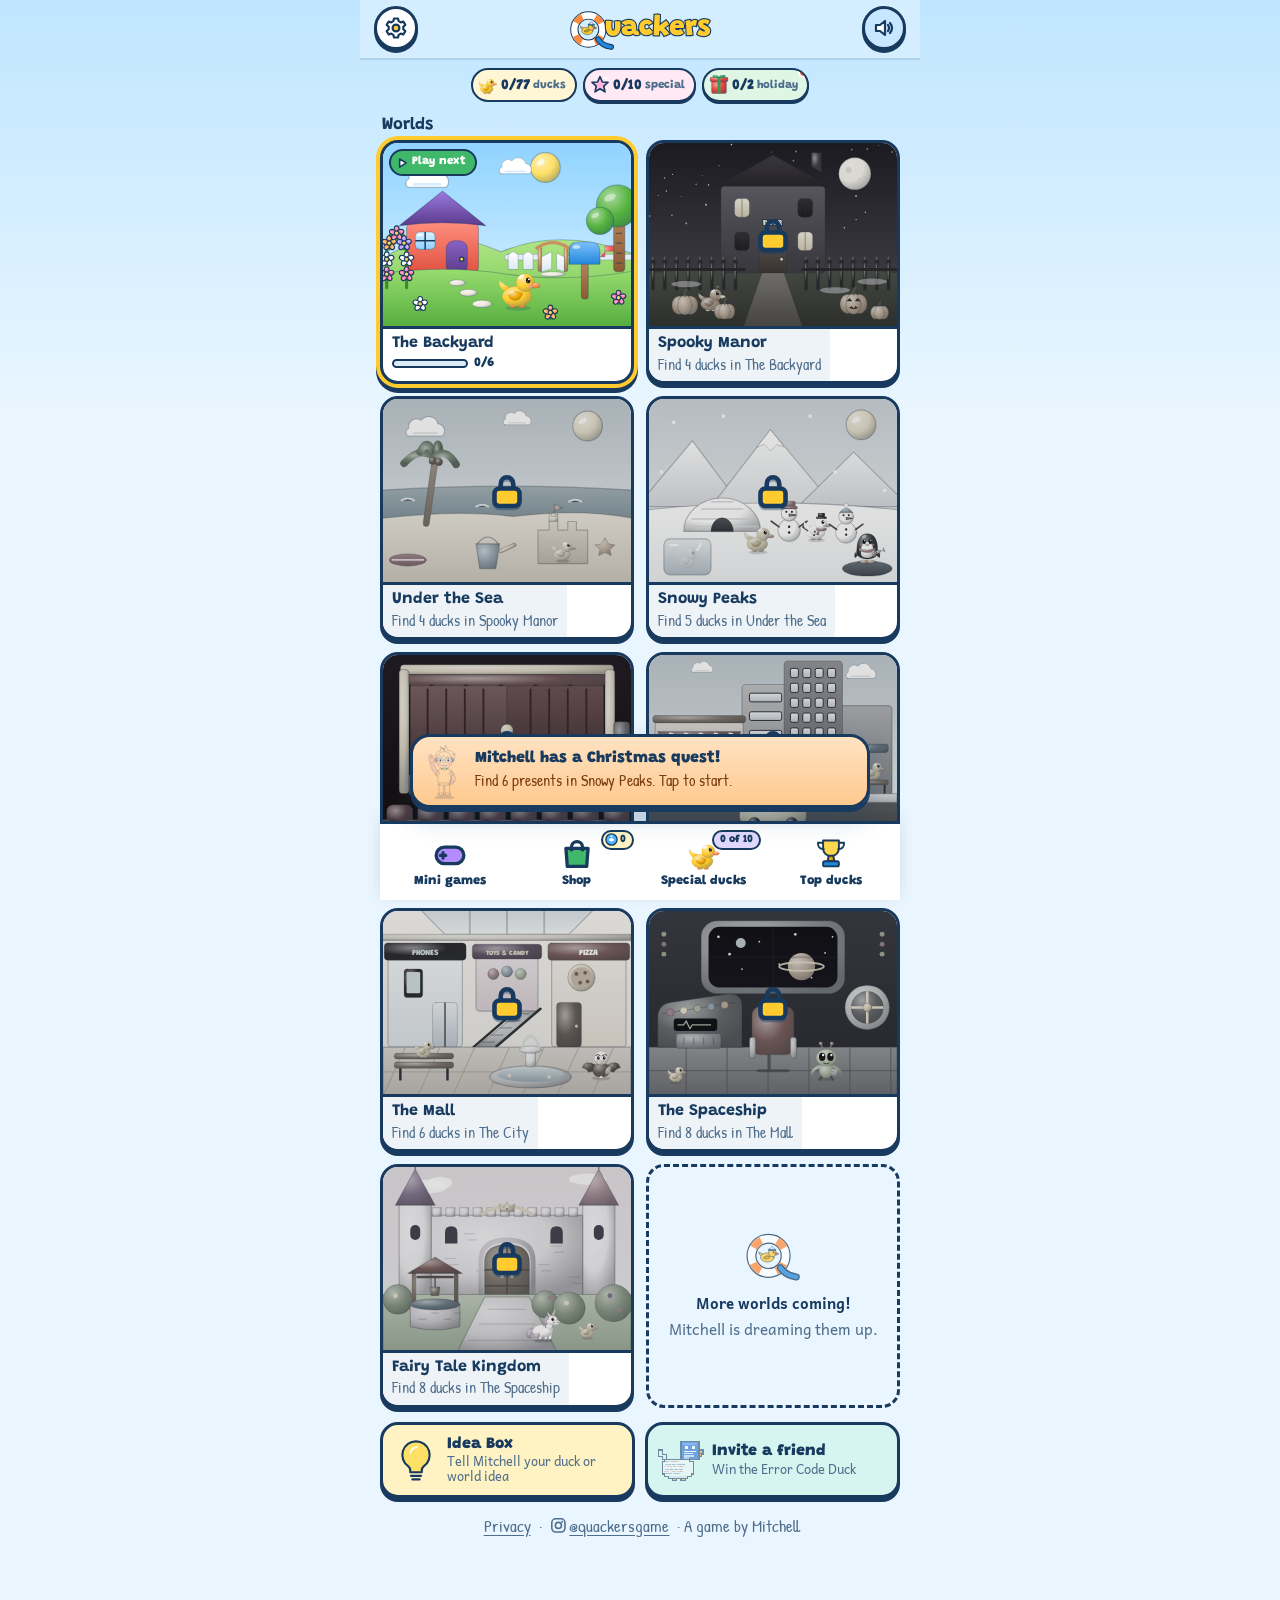
==== index.html @ 7586acae "Take the world stars out for now; keep the earlier unlock and the second hunt Co-Authored-By: Claude" ====
<!doctype html>
<html lang="en">
<head>
<meta charset="utf-8">
<meta name="viewport" content="width=device-width, initial-scale=1, maximum-scale=1, user-scalable=no, viewport-fit=cover">
<title>Quackers</title>
<meta name="description" content="Quackers: explore the worlds, find the hidden ducks and fill your Duck Log. A game by Mitchell.">
<meta name="theme-color" content="#BFE6FF" media="(prefers-color-scheme: light)">
<meta name="theme-color" content="#14314F" media="(prefers-color-scheme: dark)">
<link rel="icon" href="brand/quackers-icon.svg" type="image/svg+xml">
<link rel="icon" href="icons/favicon-32.png" type="image/png" sizes="32x32">
<link rel="icon" href="icons/favicon-16.png" type="image/png" sizes="16x16">
<link rel="apple-touch-icon" href="apple-touch-icon.png" sizes="180x180">
<link rel="manifest" href="manifest.webmanifest">
<meta name="apple-mobile-web-app-title" content="Quackers">
<meta name="application-name" content="Quackers">
<meta name="apple-mobile-web-app-capable" content="yes">
<meta name="mobile-web-app-capable" content="yes">
<link rel="preconnect" href="https://fonts.googleapis.com">
<link rel="preconnect" href="https://fonts.gstatic.com" crossorigin>
<link rel="stylesheet" href="https://fonts.googleapis.com/css2?family=Andika:wght@400;700&family=Grandstander:wght@700;800;900&family=Patrick+Hand&display=swap">
<style>
/* Layout: a header, then one phone-sized game frame you can play (home screen with world cards, worlds that go full screen with arrow buttons to move between areas and corner buttons, sheets that slide up, and an Egg Guard screen), a caption under it saying what is Mitchell's idea, then a now-versus-new comparison. Pond Morning colors and fonts from the live game; the new look adds shading, thick outlines and bounce. */
:root{
  --ink:#173A5E; --duck:#FFCB2F; --pond:#2387D9; --lily:#3FB86A; --bubble:#FF6FA6; --pumpkin:#FF9F43;
  --cloud:#FFFFFF; --mist:#DCEBF7; --soft:#9DB7D2; --dim:#4F6E8C;
  --sky-top:#BFE6FF; --sky-bot:#EAF6FF; --text:#173A5E; --muted:#4F6E8C;
  --display:"Grandstander","Baloo 2","Arial Rounded MT Bold",system-ui,sans-serif;
  --body:"Andika","Trebuchet MS",system-ui,-apple-system,sans-serif;
  --note:"Patrick Hand","Comic Neue","Chalkboard SE",cursive;
  --squish:cubic-bezier(.34,1.56,.64,1);
}
@media (prefers-color-scheme: dark){:root:not([data-theme="light"]){--sky-top:#14314F;--sky-bot:#0D1F33;--text:#EAF4FF;--muted:#9DB7D2;color-scheme:dark}}
:root[data-theme="dark"]{--sky-top:#14314F;--sky-bot:#0D1F33;--text:#EAF4FF;--muted:#9DB7D2;color-scheme:dark}
*{box-sizing:border-box}
html{background:var(--sky-bot)}
body{margin:0;color:var(--text);font-family:var(--body);font-size:17px;line-height:1.45;
  background:linear-gradient(var(--sky-top) 0, var(--sky-bot) 520px) no-repeat, var(--sky-bot);
  padding-left:max(16px, env(safe-area-inset-left, 0px));
  padding-right:max(16px, env(safe-area-inset-right, 0px));
  padding-block:14px 40px;-webkit-tap-highlight-color:transparent}
button{font:inherit;color:inherit;cursor:pointer}
[hidden]{display:none!important}
h1,h2,h3{font-family:var(--display);line-height:1.1;margin:0;text-wrap:balance}
h3{font-size:1.08rem;font-weight:900}
p{margin:0}
.muted{color:var(--muted)}
section{display:flex;flex-direction:column;gap:12px}
.who{font-family:var(--display);font-size:.72rem;font-weight:900;letter-spacing:.1em;text-transform:uppercase;color:var(--dim)}
.src{font-family:var(--note);font-size:1.08rem;color:var(--dim);line-height:1.25}
:focus-visible{outline:3px solid var(--pond);outline-offset:3px}

/* ----- App frame ----- */
.app{position:relative;width:100%;max-width:520px;margin:0 auto;border:3px solid var(--ink);border-radius:26px;overflow:hidden;background:#EAF6FF;color:var(--ink);box-shadow:0 6px 0 var(--ink)}
.topbar{display:grid;grid-template-columns:48px minmax(0,1fr) auto;align-items:center;gap:8px;padding:8px 10px;background:var(--cloud);border-bottom:3px solid var(--ink)}
.topbar h3{font-size:1.1rem;white-space:nowrap;overflow:hidden;text-overflow:ellipsis;text-align:center}
.round{width:44px;height:44px;border-radius:50%;border:3px solid var(--ink);background:var(--duck);box-shadow:0 3px 0 var(--ink);display:grid;place-items:center;padding:0}
.round:active{transform:translateY(3px);box-shadow:none}
.round:disabled{visibility:hidden}
.pts{display:flex;align-items:center;gap:5px;border:3px solid var(--ink);border-radius:999px;padding:2px 10px 2px 4px;background:#FFF3C4;font-family:var(--display);font-weight:900;font-size:.95rem;font-variant-numeric:tabular-nums;white-space:nowrap}
.pts.pop{animation:pop .45s var(--squish)}

/* Home */
.home{padding:12px;display:flex;flex-direction:column;gap:12px}
.logo{display:flex;align-items:center;gap:0;justify-content:center;max-width:100%}
.logo svg{width:70px;height:62px}
.logo svg.qmark{width:64px;height:57px;flex:none;margin:0 -12px -6px 0}
.logo svg.qmark+b{position:relative;z-index:1}
.logo b{font-family:var(--display);font-size:2.3rem;font-weight:900;color:var(--duck);-webkit-text-stroke:2.5px var(--ink);paint-order:stroke fill;letter-spacing:.01em}
.event{display:flex;align-items:center;gap:10px;width:100%;text-align:left;border:3px solid var(--ink);border-radius:20px;background:linear-gradient(#FFE3C2,#FFC98F);padding:8px 12px;box-shadow:0 4px 0 var(--ink)}
.event:active{transform:translateY(3px);box-shadow:0 1px 0 var(--ink)}
.event svg{width:64px;height:54px;flex:none}
.event b{font-family:var(--display);display:block;font-size:1.05rem;line-height:1.1}
.event small{font-family:var(--note);font-size:1.02rem;color:#7a3c10}
.worlds{display:grid;grid-template-columns:repeat(2,minmax(0,1fr));gap:10px}
.wcard{display:flex;flex-direction:column;gap:0;border:3px solid var(--ink);border-radius:18px;overflow:hidden;background:var(--cloud);padding:0;text-align:left;box-shadow:0 4px 0 var(--ink)}
.wcard:active{transform:translateY(3px);box-shadow:0 1px 0 var(--ink)}
.wcard .thumb{aspect-ratio:4/3;border-bottom:3px solid var(--ink);position:relative}
.wcard .thumb>svg{width:100%;height:100%;display:block}
.wcard .meta{padding:5px 8px 7px;display:flex;flex-direction:column;gap:1px}
.wcard .num{font-family:var(--display);font-size:.66rem;font-weight:900;letter-spacing:.1em;text-transform:uppercase;color:var(--dim)}
.wcard b{font-family:var(--display);font-size:.98rem;line-height:1.1}
.wcard small{font-family:var(--note);font-size:.98rem;color:var(--dim);line-height:1.1}
.wcard .bar2{height:8px;border-radius:9px;background:var(--mist);border:2px solid var(--ink);overflow:hidden;margin-top:3px}
.wcard .bar2 i{display:block;height:100%;background:var(--lily)}
.wcard.off{opacity:.62}
.wcard .tag{position:absolute;top:6px;left:6px;background:var(--bubble);color:#fff;border:2px solid var(--ink);border-radius:999px;font-family:var(--display);font-weight:900;font-size:.64rem;padding:0 7px;line-height:1.6}
.wcard .tag.old{background:var(--cloud);color:var(--ink)}
.bigbtns{display:grid;grid-template-columns:repeat(2,minmax(0,1fr));gap:10px}
.bigbtn{display:flex;align-items:center;gap:8px;border:3px solid var(--ink);border-radius:18px;padding:8px 10px;font-family:var(--display);font-weight:900;font-size:1rem;box-shadow:0 4px 0 var(--ink);text-align:left;line-height:1.1}
.bigbtn:active{transform:translateY(3px);box-shadow:0 1px 0 var(--ink)}
.bigbtn svg{width:34px;height:34px;flex:none}
.bigbtn.shop{background:#C9F2D6}.bigbtn.games{background:#E2D8FF}

/* World stage: full screen while you play */
.app.playing{position:fixed;inset:0;overscroll-behavior:none;z-index:100;max-width:none;margin:0;border:0;border-radius:0;box-shadow:none;background:#0d1f33}
.app.playing .topbar{display:none}
#scrWorld,#scrEgg{position:absolute;inset:0}
.stage{position:absolute;inset:0;overflow:hidden;touch-action:none;user-select:none;-webkit-user-select:none;background:#8fd3ff}
.layer{position:absolute;inset:0;overflow:hidden}
.layer svg{position:absolute;left:0;top:0;display:block;will-change:transform}
.duck,.act,.door{cursor:pointer}
.bob{animation:boing 2.6s var(--squish) infinite;transform-box:fill-box;transform-origin:50% 100%}
@keyframes boing{0%,62%,100%{transform:translateY(0) scale(1,1)}70%{transform:translateY(-5px) scale(.95,1.06)}80%{transform:translateY(0) scale(1.07,.93)}88%{transform:scale(.98,1.02)}}
.shadow{animation:shad 2.6s var(--squish) infinite;transform-box:fill-box;transform-origin:50% 50%}
@keyframes shad{0%,62%,100%{transform:scale(1)}70%{transform:scale(.8)}80%{transform:scale(1.08)}}
@keyframes pop{0%{filter:brightness(1.25)}40%{transform:translateY(-3px)}}
.hud{position:absolute;left:0;right:0;top:0;padding:max(10px,env(safe-area-inset-top)) max(10px,env(safe-area-inset-right)) 0 max(10px,env(safe-area-inset-left));display:flex;align-items:center;gap:8px;pointer-events:none;z-index:4}
.hud>*{pointer-events:auto}
.hbtn{width:42px;height:42px;flex:none;border-radius:50%;border:2.5px solid var(--ink);background:rgba(255,255,255,.9);color:var(--ink);display:grid;place-items:center;padding:0;box-shadow:0 3px 0 var(--ink)}
.hbtn:active{transform:translateY(3px);box-shadow:none}
.hbtn svg{width:22px;height:22px}
.chip{display:flex;align-items:center;gap:6px;min-width:0;background:rgba(255,255,255,.88);color:var(--ink);border:2.5px solid var(--ink);border-radius:999px;padding:2px 10px 2px 5px;
  font-family:var(--display);font-weight:900;font-size:.82rem;white-space:nowrap;overflow:hidden;text-overflow:ellipsis;pointer-events:none}
.chip svg{display:block;flex:none}
.chip.pop,.badge.pop{animation:pop .45s var(--squish)}
.badge{margin-left:auto;display:flex;align-items:center;gap:4px;background:rgba(255,255,255,.9);color:var(--ink);border:2.5px solid var(--ink);border-radius:999px;padding:1px 9px 1px 4px;
  font-family:var(--display);font-weight:900;font-size:.82rem;font-variant-numeric:tabular-nums;white-space:nowrap;box-shadow:0 3px 0 var(--ink)}
.badge:active{transform:translateY(3px);box-shadow:none}
.badge svg{display:block}
.badge .sep{width:2px;height:16px;background:var(--soft);margin:0 3px;border-radius:2px}
.corner{position:absolute;z-index:4;bottom:max(12px,env(safe-area-inset-bottom))}
.corner.bl{left:max(12px,env(safe-area-inset-left))}.corner.br{right:max(12px,env(safe-area-inset-right))}
.corner.hint{background:#FFF3C4}
.edge{position:absolute;z-index:3;width:46px;height:46px;border-radius:50%;border:2.5px solid rgba(23,58,94,.75);background:rgba(255,255,255,.62);color:var(--ink);
  display:grid;place-items:center;padding:0;box-shadow:0 3px 0 rgba(23,58,94,.55);transition:transform .1s, box-shadow .1s, background .1s;-webkit-backdrop-filter:blur(2px);backdrop-filter:blur(2px)}
.edge::before{content:"";position:absolute;inset:-8px}
.edge:active{box-shadow:0 1px 0 rgba(23,58,94,.55);background:rgba(255,255,255,.9)}
.edge svg{width:20px;height:20px}
.edge span{position:absolute;white-space:nowrap;font-family:var(--display);font-weight:800;font-size:.6rem;color:var(--ink);background:rgba(255,255,255,.72);border-radius:999px;padding:0 6px;line-height:1.55;pointer-events:none}
.e-left{left:max(4px,env(safe-area-inset-left));top:var(--ey,50%);margin-top:-23px}.e-left span{top:100%;margin-top:4px;left:0}
.e-right{right:max(4px,env(safe-area-inset-right));top:var(--ey,50%);margin-top:-23px}.e-right span{top:100%;margin-top:4px;right:0}
.e-up{top:calc(max(10px,env(safe-area-inset-top)) + 54px);left:50%;margin-left:-23px}.e-up span{top:100%;margin-top:4px}
.e-down{bottom:max(14px,env(safe-area-inset-bottom));left:50%;margin-left:-23px}.e-down span{bottom:100%;margin-bottom:4px}
.e-left:active{transform:translate(-3px,3px)}.e-right:active{transform:translate(3px,3px)}.e-up:active,.e-down:active{transform:translateY(3px)}
.e-left svg{animation:nudgeL 2.4s ease-in-out infinite}.e-right svg{animation:nudgeR 2.4s ease-in-out infinite}
.e-up svg{animation:nudgeU 2.4s ease-in-out infinite}.e-down svg{animation:nudgeD 2.4s ease-in-out infinite}
@keyframes nudgeL{0%,70%,100%{transform:none}80%{transform:translateX(-4px)}}
@keyframes nudgeR{0%,70%,100%{transform:none}80%{transform:translateX(4px)}}
@keyframes nudgeU{0%,70%,100%{transform:none}80%{transform:translateY(-4px)}}
@keyframes nudgeD{0%,70%,100%{transform:none}80%{transform:translateY(4px)}}
.edge.lookhere{background:var(--duck);animation:pop .5s var(--squish) 3}
.toast{position:absolute;left:50%;top:calc(max(10px,env(safe-area-inset-top)) + 94px);transform:translateX(-50%);z-index:5;background:var(--ink);color:#fff;border-radius:18px;padding:7px 14px;
  font-family:var(--display);font-weight:800;font-size:.9rem;line-height:1.25;text-align:center;white-space:normal;text-wrap:balance;width:max-content;max-width:min(420px,calc(100% - 24px));pointer-events:none;opacity:0;transition:opacity .2s}
.toast.on{opacity:1}
.intro{position:absolute;left:50%;top:50%;transform:translate(-50%,-50%);z-index:5;background:rgba(255,255,255,.94);color:var(--ink);border:3px solid var(--ink);border-radius:22px;padding:12px 18px;
  text-align:center;box-shadow:0 5px 0 var(--ink);pointer-events:none;max-width:min(320px,calc(100% - 40px));transition:opacity .4s}
.intro b{font-family:var(--display);font-size:1.4rem;display:block;line-height:1.1}
.intro span{font-family:var(--note);font-size:1.1rem;color:var(--dim);display:block;line-height:1.2;margin-top:2px}
.intro .swipe{display:block;margin:6px auto 0;width:64px;height:28px}
.intro.off{opacity:0}
.done{position:absolute;inset:0;z-index:6;display:grid;place-items:center;background:rgba(13,31,51,.45);padding:20px}
.done>div{background:var(--cloud);color:var(--ink);border:3px solid var(--ink);border-radius:26px;box-shadow:0 6px 0 var(--ink);padding:16px;display:flex;flex-direction:column;align-items:center;gap:8px;text-align:center;max-width:320px}
.done svg{width:120px;height:100px}
.done .big{font-family:var(--display);font-size:1.6rem;font-weight:900;line-height:1.1}
.done .row{display:flex;gap:8px;flex-wrap:wrap;justify-content:center}
.menu{display:grid;grid-template-columns:repeat(2,minmax(0,1fr));gap:10px}
.mbtn{display:flex;align-items:center;gap:8px;border:3px solid var(--ink);border-radius:18px;padding:10px;font-family:var(--display);font-weight:900;font-size:1rem;background:#FFF3C4;box-shadow:0 4px 0 var(--ink);text-align:left;line-height:1.1;position:relative}
.mbtn:active{transform:translateY(3px);box-shadow:0 1px 0 var(--ink)}
.mbtn svg{width:30px;height:30px;flex:none}
.mbtn.shop{background:#C9F2D6}.mbtn.games{background:#E2D8FF}.mbtn.leave{background:var(--cloud);grid-column:1/-1;justify-content:center}
.mbtn .count{position:absolute;top:-9px;right:-4px;background:var(--lily);color:#fff;border:2px solid var(--ink);border-radius:999px;font-size:.66rem;padding:0 6px;line-height:1.5}
.sheet{position:absolute;left:0;right:0;bottom:0;z-index:8;max-height:88%;overflow:auto;background:var(--cloud);color:var(--ink);border-top:3px solid var(--ink);
  border-radius:22px 22px 0 0;padding:10px 14px 16px;box-shadow:0 -6px 0 rgba(23,58,94,.15)}
.scrim{position:absolute;inset:0;z-index:7;background:rgba(23,58,94,.28)}
.sheet .grab{width:44px;height:5px;border-radius:9px;background:var(--soft);margin:0 auto 8px}
.sheet header{display:flex;justify-content:space-between;align-items:center;gap:8px;margin-bottom:8px}
.x{width:40px;height:40px;flex:none;border-radius:50%;border:3px solid var(--ink);background:var(--cloud);box-shadow:0 3px 0 var(--ink);display:grid;place-items:center;padding:0}
.note{font-family:var(--note);font-size:1.05rem;color:var(--dim);line-height:1.2;margin:2px 0 8px}
.cards{display:grid;grid-template-columns:repeat(auto-fill,minmax(96px,1fr));gap:10px}
.card{border:3px solid var(--ink);border-radius:18px;padding:6px 4px 8px;display:flex;flex-direction:column;align-items:center;text-align:center;gap:2px;background:#fff}
.card.miss{border:2.5px dashed var(--soft);background:var(--mist)}
.card.final{background:#FFF3C4}
.card svg{width:72px;height:62px}
.card b{font-family:var(--display);font-size:.84rem;line-height:1.1}
.card small{font-family:var(--note);font-size:.95rem;color:var(--dim);line-height:1.1}
.tier{font-family:var(--display);font-size:.56rem;text-transform:uppercase;letter-spacing:.1em;font-weight:900;border-radius:99px;padding:0 7px;border:2px solid var(--ink)}
.t-Easy{background:#C9F2D6}.t-Sneaky{background:#E2D8FF}.t-Tricky{background:#FFD4E5}.t-Rare{background:#C7E6FF}.t-Final{background:var(--duck)}.t-Holiday{background:#FFD3A8}.t-Special{background:#FFF3C4}
.maphead{text-align:center;max-width:380px;margin:0 auto 10px}.maphead b{color:var(--ink);font-family:var(--display)}
.mapgrid{display:grid;grid-template-columns:repeat(3,minmax(0,1fr));gap:10px;max-width:380px;margin:0 auto}
.mtile{border:3px solid var(--ink);border-radius:16px;min-height:68px;display:flex;flex-direction:column;align-items:center;justify-content:center;gap:2px;text-align:center;
  background:#C9F2D6;font-family:var(--display);font-weight:900;font-size:.84rem;box-shadow:0 3px 0 var(--ink);padding:4px;line-height:1.1}
.mtile.here{background:var(--duck)}
.mtile.soon{background:var(--mist);border:2.5px dashed var(--soft);box-shadow:none;color:var(--dim);cursor:default}
.mtile small{font-family:var(--note);font-weight:400;font-size:.95rem;color:var(--dim)}
.mempty{visibility:hidden}
.hgrid{display:grid;grid-template-columns:repeat(auto-fill,minmax(140px,1fr));gap:10px}
.hcard{border:3px solid var(--ink);border-radius:18px;padding:8px;display:flex;flex-direction:column;gap:4px;background:#fff}
.hcard.now{background:#FFF0DE;border-style:dashed;border-color:#C2560F}
.hcard svg{width:100%;height:92px;background:var(--mist);border-radius:12px}
.hcard b{font-family:var(--display);font-size:.95rem;line-height:1.1}
.hcard small{font-size:.86rem;color:var(--dim);line-height:1.25}
.hcard .mon{align-self:flex-start;font-family:var(--display);font-weight:900;font-size:.64rem;border:2px solid var(--ink);border-radius:999px;padding:0 8px;background:var(--mist)}
.hcard.now .mon{background:#FF9F43;color:#fff}
.det{display:flex;align-items:center;gap:8px;background:var(--mist);border-radius:14px;padding:6px 10px;margin-bottom:10px;font-size:.92rem}
.det svg{width:36px;height:32px;flex:none}
.shopwrap{display:grid;grid-template-columns:120px minmax(0,1fr);gap:12px;align-items:start}
@media (max-width:420px){.shopwrap{grid-template-columns:minmax(0,1fr)}}
.avatar{display:flex;flex-direction:column;align-items:center;gap:4px;background:var(--mist);border-radius:16px;padding:8px}
.avatar svg{width:100px;height:90px}
.shelf{display:flex;flex-direction:column;gap:6px}
.item{display:flex;align-items:center;gap:8px;background:var(--mist);border-radius:14px;padding:6px 8px}
.item svg{width:36px;height:32px;flex:none}
.item .nm{flex:1;min-width:0;font-weight:700;font-size:.92rem;line-height:1.15}
.item .nm small{display:block;font-weight:400;color:var(--dim);font-size:.8rem}
.buy{border:3px solid var(--ink);border-radius:12px;padding:5px 8px;font-family:var(--display);font-weight:900;font-size:.85rem;background:var(--lily);color:#fff;min-width:66px;font-variant-numeric:tabular-nums;box-shadow:0 3px 0 var(--ink);white-space:nowrap}
.buy:active{transform:translateY(3px);box-shadow:none}
.buy:disabled{background:var(--cloud);color:var(--soft);border-color:var(--soft);box-shadow:none;cursor:default}
.buy.own{background:var(--duck);color:var(--ink)}
.mgrid{display:flex;flex-direction:column;gap:10px}
.mg{display:flex;align-items:center;gap:10px;border:3px solid var(--ink);border-radius:18px;padding:8px 10px;background:#fff}
.mg svg{width:78px;height:62px;flex:none;background:var(--mist);border-radius:12px}
.mg div{flex:1;min-width:0}
.mg b{font-family:var(--display);display:block;font-size:1rem;line-height:1.1}
.mg small{display:block;font-size:.84rem;color:var(--dim);line-height:1.25}
.mg .play{border:3px solid var(--ink);border-radius:14px;background:var(--duck);font-family:var(--display);font-weight:900;padding:7px 12px;box-shadow:0 3px 0 var(--ink)}
.mg .play:active{transform:translateY(3px);box-shadow:none}
.mg .play:disabled{background:var(--mist);color:var(--dim);border-color:var(--soft);box-shadow:none}

/* Egg Guard */
#scrEgg{display:grid;place-items:center;background:linear-gradient(#9fdcff 50%,#5fb244 50%)}
.field{position:relative;width:min(100vw,calc(100dvh * 4 / 3));aspect-ratio:4/3;overflow:hidden;touch-action:manipulation;user-select:none}
.pill{display:flex;align-items:center;gap:6px;background:var(--cloud);color:var(--ink);border:3px solid var(--ink);border-radius:999px;padding:2px 11px 2px 5px;font-family:var(--display);font-weight:900;font-size:.92rem;box-shadow:0 3px 0 var(--ink);font-variant-numeric:tabular-nums;white-space:nowrap}
.pill svg{display:block}
.field>svg{position:absolute;inset:0;width:100%;height:100%}
.ehud{position:absolute;inset:10px 10px auto;display:flex;align-items:center;gap:6px;z-index:5;pointer-events:none}
.ehud .hbtn{pointer-events:auto;margin-right:auto}
.fox{position:absolute;z-index:2;width:19%;transform:translate(-50%,-50%);border:0;background:transparent;padding:0;touch-action:manipulation}
.fox svg{width:100%;height:auto;display:block}
.fox.run{transition:left .45s ease-in,opacity .45s;opacity:0}
.cover{position:absolute;inset:0;z-index:4;display:grid;place-items:center;background:rgba(234,246,255,.88);color:var(--ink);text-align:center;padding:16px}
.cover>div{display:flex;flex-direction:column;gap:8px;align-items:center;max-width:320px}
.cover .big{font-family:var(--display);font-size:1.6rem;font-weight:900;line-height:1.1}
.cover .stars{font-size:2rem;color:#F0A500;-webkit-text-stroke:1.5px var(--ink);letter-spacing:.1em}
.go{border:3px solid var(--ink);border-radius:16px;background:var(--duck);font-family:var(--display);font-weight:900;font-size:1.1rem;padding:9px 20px;box-shadow:0 4px 0 var(--ink)}
.go:active{transform:translateY(3px);box-shadow:0 1px 0 var(--ink)}
.go.ghost{background:var(--cloud)}

/* Caption + compare */
@media (max-width:600px){.pair{grid-template-columns:minmax(0,1fr)}}
@media (max-width:520px){.lineup{grid-template-columns:repeat(3,minmax(0,1fr))}}
.foot{font-family:var(--note);font-size:1.05rem;color:var(--muted)}
.confetti{position:absolute;z-index:6;width:10px;height:10px;border-radius:50%;border:2px solid var(--ink);pointer-events:none}
@media (prefers-reduced-motion:reduce){.bob,.shadow,.chip.pop,.badge.pop,.pts.pop,.edge svg,.edge.lookhere{animation:none!important}.fox.run{transition:none}}

/* No double-tap zoom anywhere; taps stay quick. */
html,body{touch-action:manipulation;-webkit-text-size-adjust:100%;text-size-adjust:100%}
/* quackersgame.com additions */
.page{max-width:560px;margin:0 auto;display:flex;flex-direction:column;gap:12px}
.topbar h1{font-size:1.2rem;white-space:nowrap;overflow:hidden;text-overflow:ellipsis;text-align:center}
.round.snd{background:#C7E6FF}
.home .total{margin:-6px 0 0;text-align:center;font-family:var(--display);font-weight:900;font-size:1rem;color:var(--dim)}
.wcard.locked .thumb svg{filter:grayscale(.75) brightness(.9)}
.wcard.locked{opacity:.82}
.wcard .tag{display:inline-flex;align-items:center;gap:3px}
.wcard .tag.lock{background:var(--cloud);color:var(--ink)}
.wcard .tag.complete{background:var(--lily)}
.bigbtn{position:relative;text-align:left}
.bigbtn .soonlbl{margin-left:auto;font-family:var(--note);font-weight:400;font-size:.95rem;color:var(--dim)}
.homefoot{display:flex;justify-content:center}
.linkbtn{background:none;border:0;padding:6px 10px;font-family:var(--note);font-size:1.05rem;color:var(--dim);text-decoration:underline}
.linkbtn.armed{color:#c0392b;font-weight:700}
.soonbox{display:flex;gap:12px;align-items:flex-start;padding:4px 2px}
.soonbox svg{width:44px;height:44px;flex:none}
.soonbox p{margin:0;font-family:var(--body)}
.hcard.more{justify-content:center;opacity:.8}
.card.hol svg{max-height:84px}
.foot{text-align:center;margin:4px 0 0}

/* Arrow style b: a small d-pad at the bottom, between the hint and menu buttons */
.nav-b .edge{width:42px;height:42px;margin:0;top:auto;left:auto;right:auto;bottom:auto;border-radius:12px;background:rgba(255,255,255,.8)}
.nav-b .edge span{display:none}
.nav-b .edge.off{opacity:.28;pointer-events:none;box-shadow:none}
.nav-b .e-down{left:calc(50% - 21px);bottom:max(10px,env(safe-area-inset-bottom))}
.nav-b .e-left{left:calc(50% - 67px);bottom:calc(max(10px,env(safe-area-inset-bottom)) + 44px)}
.nav-b .e-right{left:calc(50% + 25px);bottom:calc(max(10px,env(safe-area-inset-bottom)) + 44px)}
.nav-b .e-up{left:calc(50% - 21px);bottom:calc(max(10px,env(safe-area-inset-bottom)) + 88px)}
.nav-b .e-left:active,.nav-b .e-right:active,.nav-b .e-up:active,.nav-b .e-down:active{transform:translateY(2px)}
/* Arrow style c: one row of named buttons just above the bottom buttons */
.navbar{position:absolute;z-index:3;left:8px;right:8px;bottom:calc(max(12px,env(safe-area-inset-bottom)) + 64px);display:flex;justify-content:center;flex-wrap:wrap;gap:8px;pointer-events:none}
.nav-c .navbar .edge{position:static;margin:0;width:auto;height:40px;border-radius:999px;padding:0 12px 0 8px;display:flex;align-items:center;gap:4px;pointer-events:auto;background:rgba(255,255,255,.86)}
.nav-c .navbar .e-right{flex-direction:row-reverse;padding:0 8px 0 12px}
.nav-c .navbar .edge span{position:static;margin:0;background:none;font-size:.74rem;padding:0;line-height:1}
.nav-c .navbar .edge svg{width:18px;height:18px}
.nav-c .navbar .edge:active{transform:translateY(2px)}
/* Preview only: switch between the three styles */
#navPick{position:fixed;z-index:9;left:max(10px,env(safe-area-inset-left));top:calc(max(10px,env(safe-area-inset-top)) + 58px);display:flex;align-items:center;gap:4px;background:var(--ink);color:#fff;border-radius:999px;padding:4px 6px 4px 12px;font-family:var(--display);font-size:.75rem}
#navPick button{width:32px;height:32px;border-radius:50%;border:2px solid #fff;background:transparent;color:#fff;font-family:var(--display);font-weight:900;font-size:.85rem}
#navPick button[aria-pressed="true"]{background:var(--duck);color:var(--ink)}

/* Side quests */
.badge.quest{margin-left:auto;background:#FFF3C4;padding:1px 9px 1px 7px}
.badge.quest+.badge{margin-left:6px}
.badge.quest .qlab{font-size:.68rem;letter-spacing:.02em;text-transform:uppercase;margin-right:2px}
.badge.quest.ready{background:#9FF0C8;animation:qglow 1.4s ease-in-out infinite}
@keyframes qglow{50%{box-shadow:0 3px 0 var(--ink),0 0 0 5px rgba(76,210,160,.45)}}
.badge.quest.pop{animation:pop .45s ease-out}
.qintro{text-align:center;font-size:1.1rem}
.qlist{display:grid;gap:10px;max-width:460px;margin:0 auto}
.qcard{display:flex;gap:10px;align-items:center;border:3px solid var(--ink);border-radius:18px;background:#fff;padding:8px 10px}
.qcard.ready{background:#E3FBEF}
.qart{width:74px;height:74px;flex:none}
.qtxt{display:flex;flex-direction:column;gap:4px;min-width:0}
.qtxt b{font-family:var(--display);font-size:1.02rem}
.qtxt small{font-family:var(--note);font-size:1rem;line-height:1.2;color:var(--dim)}
.qbar{display:block;height:10px;border:2px solid var(--ink);border-radius:9px;background:var(--mist);overflow:hidden}
.qbar i{display:block;height:100%;background:#4cd2a0}
.qnow{font-family:var(--display);font-weight:800;font-size:.9rem}
@media (max-width:370px){.badge.quest .qlab{display:none}}

/* Mitchell, the quest-giver */
.mitchbox{display:flex;align-items:flex-end;gap:8px;max-width:460px;margin:0 auto 12px}
.mitchbox .mitch{width:96px;height:172px;flex:none;margin-bottom:-6px}
.bubble{position:relative;flex:1;background:#fff;border:3px solid var(--ink);border-radius:20px;padding:10px 12px;display:flex;flex-direction:column;gap:6px;margin-bottom:40px;box-shadow:0 4px 0 var(--ink)}
.bubble:before{content:"";position:absolute;left:-13px;bottom:18px;border:10px solid transparent;border-right:13px solid var(--ink);border-left:0}
.bubble:after{content:"";position:absolute;left:-8px;bottom:20px;border:8px solid transparent;border-right:10px solid #fff;border-left:0}
.bubble b{font-family:var(--display);font-size:.8rem;text-transform:uppercase;letter-spacing:.04em;color:#2f9e5b}
.bubble span{font-family:var(--display);font-weight:800;font-size:1.02rem;line-height:1.25}
.hear{align-self:flex-start;display:flex;align-items:center;gap:6px;border:2.5px solid var(--ink);border-radius:999px;background:#C9F2D6;padding:4px 12px 4px 8px;font-family:var(--display);font-weight:900;font-size:.85rem;color:var(--ink);box-shadow:0 3px 0 var(--ink)}
.hear:active{transform:translateY(3px);box-shadow:none}
.mitch .mouth{transform-box:fill-box;transform-origin:50% 0}
.mitch.talking .mouth{animation:talk .18s ease-in-out infinite alternate}
@keyframes talk{from{transform:scaleY(.55)}to{transform:scaleY(1.15)}}
.event svg.mitch{width:54px;height:64px}
/* On the home screen the page scrolls, so the sheet and its dimmer stay fixed on screen instead of sitting at the bottom of the long page. */
.app:not(.playing) .scrim{position:fixed}
.app:not(.playing) .sheet{position:fixed;left:0;right:0;margin:0 auto;width:min(520px,100%);max-height:85vh;max-height:85dvh}
.soundoff{font-family:var(--note);font-size:.95rem;color:var(--dim)}

/* Mini games, Pond Points shop, special ducks */
.mob{position:absolute;z-index:2;transform:translate(-50%,-50%);border:0;background:transparent;padding:0;touch-action:manipulation;-webkit-tap-highlight-color:transparent}
.mob svg{width:100%;height:auto;display:block;overflow:visible}
.fall{width:12%}
.fall::before{content:"";position:absolute;inset:-30%}
.fall.got{transition:left .4s ease-in,top .4s ease-in,opacity .4s;opacity:.2}
.fall.yuck{animation:yuck .45s ease-out forwards}
@keyframes yuck{to{opacity:0;transform:translate(-50%,-10%) rotate(40deg) scale(.6)}}
.spot{width:30%;z-index:1}
.spot.doze svg{filter:none}
.gull{width:17%;z-index:3;pointer-events:none;transition:left .25s ease-out,top .25s ease-out}
.gull.swoop{transition:left .22s ease-in,top .22s ease-in}
.ftext{z-index:5;font-family:var(--display);font-weight:900;color:#c0392b;font-size:1.1rem;pointer-events:none;animation:ftext .7s ease-out forwards;white-space:nowrap}
@keyframes ftext{to{opacity:0;transform:translate(-50%,-160%)}}
.cover .lvls{display:flex;gap:6px;flex-wrap:wrap;justify-content:center}
.lvl{display:flex;flex-direction:column;align-items:center;gap:1px;min-width:52px;border:3px solid var(--ink);border-radius:14px;background:#fff;padding:4px 6px;box-shadow:0 3px 0 var(--ink);font-family:var(--display)}
.lvl b{font-size:1.15rem;line-height:1}
.lvl.fin{background:#FFF3C4}
.lvl.lock{opacity:.5;box-shadow:none}
.lvl:active{transform:translateY(3px);box-shadow:none}
.lstars{color:#F0A500;font-size:.8rem;letter-spacing:.02em;-webkit-text-stroke:.6px var(--ink)}
.cover .stars .lstars{font-size:2rem;letter-spacing:.1em;-webkit-text-stroke:1.5px var(--ink)}
.cover .prize{font-family:var(--note);font-size:1rem;color:var(--dim)}
.cover .row{display:flex;gap:8px;flex-wrap:wrap;justify-content:center}
.cover p{margin:0}
.prizeart{width:110px;height:96px}
.ppill{display:inline-flex;align-items:center;gap:5px;background:#E3F3FF;border:3px solid var(--ink);border-radius:999px;padding:2px 12px 2px 4px;font-family:var(--display);font-weight:900;font-size:1rem;box-shadow:0 3px 0 var(--ink)}
.ppill.big{font-size:1.25rem}
.ppsmall{display:flex;align-items:center;gap:3px;font-family:var(--display);font-size:.9rem;color:var(--ink)}
.ppsmall svg{width:16px!important;height:16px!important}
.bigbtn span{display:flex;flex-direction:column;line-height:1.1}
.bigbtn.special{grid-column:1/-1;background:#FFF3C4}
.go.small{font-size:.95rem;padding:6px 14px}
.shoptop{display:flex;align-items:center;gap:10px;background:var(--mist);border-radius:18px;padding:6px 10px;margin-bottom:6px}
.shoptop svg{width:76px;height:72px;flex:none}
.shoptop div{flex:1;display:flex;flex-direction:column;gap:4px;align-items:flex-start}
.shoptop small{font-family:var(--note);font-size:1rem;color:var(--dim);line-height:1.1}
.shoptop b{font-family:var(--display)}
.shopmsg{margin:4px 0 8px;padding:8px 12px;border-radius:14px;background:#C9F2D6;font-family:var(--display);font-weight:800}
.shoph{margin:12px 0 6px;font-family:var(--display);font-size:1rem}
.shopgrid{display:grid;grid-template-columns:repeat(auto-fill,minmax(100px,1fr));gap:10px}
.sitem{border:3px solid var(--ink);border-radius:18px;padding:6px 4px 8px;display:flex;flex-direction:column;align-items:center;text-align:center;gap:3px;background:#fff}
.sitem.on{background:#FFF3C4}
.sitem svg{width:72px;height:64px}
.sitem b{font-family:var(--display);font-size:.86rem;line-height:1.1}
.sitem small{font-family:var(--note);font-size:.95rem;color:var(--dim);line-height:1.1}
.sbuy{display:inline-flex;align-items:center;gap:3px;border:2.5px solid var(--ink);border-radius:12px;background:var(--duck);font-family:var(--display);font-weight:900;font-size:.82rem;padding:4px 8px;box-shadow:0 2px 0 var(--ink);margin-top:auto}
.sbuy svg{width:15px!important;height:15px!important}
.sbuy:disabled{background:var(--mist);color:var(--dim);border-color:var(--soft);box-shadow:none}
.sitem.got .sbuy:disabled{background:#C9F2D6;color:var(--ink);border-color:var(--ink)}
.mg .lv{margin-top:2px;font-family:var(--display);font-weight:800;color:var(--ink)!important}
.note svg{vertical-align:-4px}
.sparkle{animation:sparkle 1s ease-in-out infinite;transform-box:fill-box;transform-origin:center}
@keyframes sparkle{50%{opacity:.45}}
@media (prefers-reduced-motion:reduce){.sparkle,.fall.yuck,.ftext{animation:none!important}.gull,.fall.got{transition:none}}
.throw{width:9%;z-index:4;pointer-events:none}
.throw.fly{transition:left .55s ease-out,top .55s cubic-bezier(.2,-0.6,.6,1),opacity .55s}
#scrEgg>.cover{z-index:6;overflow:auto}
.king{display:flex;align-items:center;gap:10px;margin:4px 0 2px;padding:6px 10px;border:3px solid var(--ink);border-radius:18px;background:#FFE9EC}
.king svg{width:80px;height:78px;flex:none}
.king p{margin:0;font-size:.92rem;line-height:1.3}
.king b{font-family:var(--display)}
/* Platypus Jump */
.plat{width:20%;z-index:3;pointer-events:none;transform:translate(-50%,-92%)}
.plat.up svg{transform:rotate(-12deg)}
.plat.ow{animation:ow .6s steps(2) infinite}
@keyframes ow{50%{opacity:.35}}
.crab{width:11%;z-index:2;pointer-events:none;transform:translate(-50%,-88%)}
.crab svg{animation:scuttle .22s ease-in-out infinite alternate}
@keyframes scuttle{to{transform:translateY(-6%) rotate(4deg)}}
.crab.bonked svg{animation:none;transform:rotate(-20deg)}
.tapzone{left:50%!important;top:50%!important;width:100%;height:100%;z-index:1;cursor:pointer}
.tapzone svg{display:none}
.hearts{color:#e8423a;letter-spacing:.05em}.hearts s{color:#173A5E;opacity:.25;text-decoration:none}
@media (prefers-reduced-motion:reduce){.crab svg,.plat.ow{animation:none}}
/* Mr. Platypus's victory dance: hop, wiggle, hop, spin. Mitchell's idea. */
.dance{animation:vdance 1.8s ease-in-out infinite;transform-box:fill-box;transform-origin:50% 100%}
@keyframes vdance{0%,100%{transform:none}12%{transform:translateY(-14%) rotate(-12deg)}24%{transform:rotate(10deg)}36%{transform:translateY(-14%) rotate(-12deg)}48%{transform:rotate(10deg)}62%{transform:translateY(-18%) scaleX(-1)}76%{transform:translateY(-18%) scaleX(1)}88%{transform:scale(1.06,.92)}}
@media (prefers-reduced-motion:reduce){.dance{animation:none}}
.prizeart{overflow:visible}
.cover .pace{display:flex;flex-direction:column;align-items:center;gap:5px;margin:2px 0 0}
.cover .pace .bars{display:flex;gap:3px;align-items:flex-end}
.cover .pace .bars i{display:block;width:9px;border-radius:3px;background:rgba(31,42,68,.14)}
.cover .pace .bars i:nth-child(1){height:8px}.cover .pace .bars i:nth-child(2){height:9px}.cover .pace .bars i:nth-child(3){height:10px}.cover .pace .bars i:nth-child(4){height:11px}.cover .pace .bars i:nth-child(5){height:12px}.cover .pace .bars i:nth-child(6){height:13px}.cover .pace .bars i:nth-child(7){height:14px}.cover .pace .bars i:nth-child(8){height:15px}.cover .pace .bars i:nth-child(9){height:16px}.cover .pace .bars i:nth-child(10){height:18px}
.cover .pace .bars i.on{background:linear-gradient(#ffb23f,#f06a2b)}
.cover .pace small{font-family:var(--note);font-size:.95rem;color:var(--dim)}
.cover .howto{max-width:340px;gap:10px}
.cover .howto .howgoal{margin:0;font-weight:700}
.cover .howto ol{list-style:none;margin:0;padding:0;display:flex;flex-direction:column;gap:8px;width:100%}
.cover .howto li{display:flex;align-items:center;gap:12px;text-align:left;background:rgba(255,255,255,.85);border-radius:16px;padding:8px 12px;box-shadow:0 2px 0 rgba(31,42,68,.12)}
.cover .howto .hic{width:48px;height:48px;flex:none}
.cover .howto li span{font-size:1rem;line-height:1.3}
.cover .howto .howstar{margin:0;font-family:var(--note);color:var(--dim)}

/* Leaderboard sheet (design from the leaderboard preview) */
.bigbtn.board{grid-column:1/-1;background:#FFE7A3}
.lb{display:flex;flex-direction:column;gap:14px;color:var(--ink)}
.lbhello{display:flex;align-items:center;gap:10px}
.lbhello svg{width:52px;height:52px;flex:none}
.lbhello b{display:block;font-family:var(--display);font-weight:900;font-size:1.3rem;line-height:1.1}
.lbhello small{display:block;font-size:.9rem;color:var(--dim)}
.lbload{text-align:center;font-family:var(--note);font-size:1.15rem;color:var(--dim);padding:14px 6px;border:3px dashed var(--soft);border-radius:16px}
.lb .podium{display:grid;grid-template-columns:repeat(3,minmax(0,1fr));align-items:end;gap:6px;padding-top:4px;margin-bottom:10px}
.lb .step{display:flex;flex-direction:column;align-items:center;gap:3px;min-width:0}
.lb .step svg{width:56px;height:50px;overflow:visible}
.lb .step .who{font-family:var(--display);font-weight:900;font-size:.88rem;text-align:center;line-height:1.1;overflow-wrap:anywhere}
.lb .step .dk{font-size:.78rem;color:var(--dim);font-variant-numeric:tabular-nums}
.lb .block{width:100%;border:3px solid var(--ink);border-bottom:0;border-radius:14px 14px 0 0;display:grid;place-items:center;font-family:var(--display);font-weight:900;font-size:1.6rem;color:var(--ink)}
.lb .p1 .block{height:84px;background:#FFD84D}.lb .p2 .block{height:60px;background:#D9E4EE}.lb .p3 .block{height:44px;background:#F2B27A}
.lb .p1 svg{animation:lbbob 2.4s ease-in-out infinite}
@keyframes lbbob{50%{transform:translateY(-4px) rotate(-3deg)}}
.lb .pbase{grid-column:1/-1;height:10px;margin-top:-9px;border:3px solid var(--ink);border-radius:6px;background:var(--lily)}
.lblist{list-style:none;margin:0;padding:0;display:flex;flex-direction:column;gap:6px}
.lbrow{display:grid;grid-template-columns:30px 36px minmax(0,1fr) auto;align-items:center;gap:8px;background:#fff;border:3px solid var(--ink);border-radius:16px;padding:4px 10px 4px 6px}
.lbrow .n{font-family:var(--display);font-weight:900;font-size:1.05rem;text-align:center;font-variant-numeric:tabular-nums}
.lbrow svg{width:36px;height:32px}
.lbrow b{font-family:var(--display);font-weight:900;font-size:1rem;overflow:hidden;text-overflow:ellipsis;white-space:nowrap}
.lbrow b i{font-family:var(--body);font-style:normal;font-weight:400;font-size:.8rem;color:var(--dim)}
.lbrow .ct{display:flex;align-items:baseline;gap:4px;font-family:var(--display);font-weight:900;font-variant-numeric:tabular-nums}
.lbrow .ct small{font-family:var(--body);font-weight:400;font-size:.75rem;color:var(--dim)}
.lbrow.me{background:#FFF3C4;box-shadow:0 4px 0 var(--ink)}
.lbgap{text-align:center;font-family:var(--display);font-weight:900;color:var(--soft);letter-spacing:.3em;line-height:.6}
.lbcard{background:#fff;border:3px solid var(--ink);border-radius:20px;padding:12px;display:flex;flex-direction:column;gap:8px;box-shadow:0 5px 0 var(--ink)}
.lbcard b{font-family:var(--display);font-weight:900;font-size:1.1rem}
.lbcard small{font-size:.88rem;color:var(--dim)}
.lbfield{display:flex;gap:8px}
.lbfield input{flex:1;min-width:0;border:3px solid var(--ink);border-radius:14px;padding:9px 12px;font-family:var(--display);font-weight:700;font-size:1.05rem;background:#F6FBFF;color:var(--ink)}
.lbfield input::placeholder{color:var(--soft)}
.lbdice{flex:none;width:50px;border:3px solid var(--ink);border-radius:14px;background:var(--duck);box-shadow:0 3px 0 var(--ink);display:grid;place-items:center;padding:0}
.lbdice:active{transform:translateY(3px);box-shadow:none}
.lbdice svg{width:26px;height:26px}
.lbcount{font-size:.8rem;color:var(--dim);text-align:right;font-variant-numeric:tabular-nums;margin-top:-4px}
.lbmsg{border:3px solid var(--ink);border-radius:14px;padding:8px 12px;font-family:var(--note);font-size:1.12rem;line-height:1.2}
.lbmsg.no{background:#FFE3E3;border-color:#D93A3A;color:#7A1C1C}
.lbmsg.yes{background:#E2F7E9;border-color:var(--lily);color:#1C5C34}
.lbcard .go:disabled{opacity:.6}
.lbfield input.shake{animation:lbshake .35s}
@keyframes lbshake{25%{transform:translateX(-6px)}75%{transform:translateX(6px)}}
@media (prefers-reduced-motion:reduce){.lb .p1 svg,.lbfield input.shake{animation:none}}
/* Top 25: ranks 4 to 25 scroll inside the card; your own row stays pinned under it when you're further down */
.lbscroll{max-height:min(46vh,330px);overflow-y:auto;overscroll-behavior:contain;padding:2px 4px 6px 0;margin-top:6px;border-radius:16px;
  mask-image:linear-gradient(#000 92%,transparent);-webkit-mask-image:linear-gradient(#000 92%,transparent)}
.lbpin{margin-top:8px;padding-top:8px;border-top:2px dashed var(--soft)}

/* Home: world grid + tab bar */
.home{gap:10px;padding-bottom:112px;padding-bottom:calc(108px + env(safe-area-inset-bottom,0px))}
.home .logo svg.qmark{width:54px;height:48px}
.home .logo b{font-size:2rem}
.wtitle{font-size:1.05rem;margin:2px 2px -4px;color:var(--ink)}
.worlds.wgrid{display:grid;grid-template-columns:repeat(2,minmax(0,1fr));gap:12px}
.wtile .thumb{aspect-ratio:4/3;overflow:hidden}
.wtile .thumb>svg{width:100%;height:100%;display:block}
.wtile .meta{padding:6px 9px 8px;gap:3px}
.wtile b{font-size:1rem}
.wtile .prog{display:flex;align-items:center;gap:6px}
.wtile .prog .bar2{flex:1;margin-top:0;height:9px}
.wtile .prog small{flex:none;font-family:var(--display);font-weight:900;font-size:.8rem;color:var(--ink)}
.wtile .thumb .tag svg{width:14px;height:14px}
.wtile .tag.complete{padding:2px;width:26px;height:26px;justify-content:center}
.wtile .tag.complete svg{width:16px;height:16px}
.wtile .tag.nexttag{background:var(--lily);font-size:.72rem;padding:2px 9px 2px 4px;gap:3px}
.wtile.next{border-color:var(--ink);box-shadow:0 0 0 4px var(--duck),0 5px 0 4px var(--ink);animation:nextglow 1.8s ease-in-out infinite}
@keyframes nextglow{50%{box-shadow:0 0 0 6px #FFE27A,0 5px 0 6px var(--ink)}}
.wtile .lockover{position:absolute;inset:0;display:flex;align-items:center;justify-content:center}
.wtile .thumb .lockover svg{width:40px;height:40px;filter:drop-shadow(0 2px 0 rgba(23,58,94,.4))}
.wtile.locked{opacity:1}
.wtile.locked .thumb>svg{filter:grayscale(.85) brightness(.88)}
.wtile.locked .meta{background:#EEF3F8}
.wtile.locked .meta small{color:var(--dim)}
.tabs{position:fixed;left:0;right:0;bottom:0;z-index:6;width:min(520px,100%);box-sizing:border-box;margin:0 auto;display:grid;grid-template-columns:repeat(4,minmax(0,1fr));gap:4px;padding:6px 8px calc(6px + env(safe-area-inset-bottom,0px));background:var(--cloud);border-top:3px solid var(--ink);box-shadow:0 -4px 14px rgba(23,58,94,.12)}
.tab{position:relative;display:flex;flex-direction:column;align-items:center;justify-content:flex-start;gap:3px;min-height:64px;border:0;border-radius:16px;background:none;padding:6px 2px 4px;font-family:var(--display);font-weight:900;font-size:.8rem;line-height:1.05;text-align:center;color:var(--ink)}
.tab:active{background:var(--mist)}
.tab>svg{width:36px;height:36px;flex:none}
.tab em{position:absolute;top:0;right:4px;display:flex;align-items:center;gap:2px;font-style:normal;font-size:.68rem;background:#FFF3C4;border:2px solid var(--ink);border-radius:999px;padding:0 6px 0 2px;line-height:1.45}
.tab em svg{width:13px;height:13px}
.tab em.tabnum{padding:0 6px;background:#E2D8FF}
.round.gear{background:var(--cloud)}
.setmenu{grid-template-columns:1fr}
.setmenu .mbtn{justify-content:center}
.mbtn.reset{background:var(--cloud)}
.mbtn.reset.armed{background:#FFD9D2;color:#a3271a}
.setfoot{margin:4px 0 0;text-align:center;font-family:var(--note);font-size:1.05rem;color:var(--dim)}
@media (prefers-reduced-motion:reduce){.wtile.next{animation:none}}
.moretile{border:3px dashed var(--ink);border-radius:18px;display:flex;flex-direction:column;align-items:center;justify-content:center;gap:4px;padding:12px;text-align:center;background:transparent;border-style:dashed;box-shadow:none;color:var(--dim)}
.moretile svg{width:56px;height:50px;opacity:.75}
.moretile b{font-size:.95rem;color:var(--ink)}
.moretile small{font-size:.95rem}
/* Home without the frame: worlds sit on the sky, logo header stays at the top */
body.onhome{background:linear-gradient(#BFE6FF 0,#EAF6FF 420px) no-repeat,#EAF6FF;padding-top:0}
body.onhome .app{border:0;border-radius:0;box-shadow:none;background:transparent;overflow:visible}
body.onhome .topbar{position:fixed;top:0;left:0;right:0;z-index:6;width:min(560px,100%);box-sizing:border-box;margin:0 auto;
  padding:calc(6px + env(safe-area-inset-top,0px)) max(14px,env(safe-area-inset-right,0px)) 8px max(14px,env(safe-area-inset-left,0px));
  grid-template-columns:44px minmax(0,1fr) 44px;background:rgba(214,238,255,.92);-webkit-backdrop-filter:blur(10px);backdrop-filter:blur(10px);border-bottom:0;box-shadow:0 2px 0 rgba(23,58,94,.12)}
body.onhome .topbar h1{display:flex;justify-content:center;overflow:visible}
body.onhome .topbar h1 .logo svg.qmark{width:46px;height:41px;margin:0 -10px -4px 0}
body.onhome .topbar h1 .logo b{font-size:1.75rem;-webkit-text-stroke:2.2px var(--ink)}
body.onhome .home{padding:76px 0 112px;padding:calc(76px + env(safe-area-inset-top,0px)) 0 calc(112px + env(safe-area-inset-bottom,0px))}
/* The second hunt */
.wtile .thumb .tag.hunttag{background:#8e6ad8;font-size:.66rem;padding:0 8px}
.wtile .thumb .tag.complete+.tag.hunttag{left:36px}
.wtile .thumb .tag.hunttag.done{background:var(--lily);color:var(--ink)}
.badge.hunt2{background:#E2D8FF}
.badge .h2tag{font-style:normal;background:#8e6ad8;color:#fff;border:2px solid var(--ink);border-radius:999px;font-size:.62rem;line-height:1;padding:2px 5px;margin:0 2px 0 -8px;align-self:flex-start}
.h2head{font-family:var(--display);font-weight:900;font-size:1.05rem;margin:16px 0 8px;color:var(--ink)}
.note.h2note{margin-top:14px}

/* Idea Box, friend link, privacy */
.extras{display:grid;grid-template-columns:1fr 1fr;gap:10px;margin-top:4px}
.xcard{display:flex;align-items:center;gap:8px;text-align:left;border:3px solid var(--ink);border-radius:18px;padding:10px;background:#FFF3C4;box-shadow:0 4px 0 var(--ink);color:var(--ink);font-family:var(--body);min-height:76px}
.xcard.friend{background:#D6F5F1}
.xcard:active{transform:translateY(3px);box-shadow:0 1px 0 var(--ink)}
.xcard svg{width:46px;height:46px;flex:none}
.xcard b{display:block;font-family:var(--display);font-weight:900;font-size:1rem;line-height:1.1}
.xcard small{display:block;font-size:.8rem;line-height:1.2;color:var(--dim)}
.privfoot{margin:6px 0 0;text-align:center;font-family:var(--note);font-size:1.05rem;color:var(--muted)}
.privfoot a{color:inherit;text-decoration:underline;text-underline-offset:3px;padding:8px 4px}
.ib,.fr{display:flex;flex-direction:column;gap:12px}
.ibkind{display:grid;grid-template-columns:1fr 1fr;gap:6px}
.ibkind button{border:3px solid var(--ink);border-radius:14px;padding:8px;background:#F6FBFF;font-family:var(--display);font-weight:800;font-size:1rem;color:var(--ink);min-height:44px}
.ibkind button[aria-checked="true"]{background:var(--duck);box-shadow:inset 0 -3px 0 rgba(23,58,94,.25)}
.ibform textarea{width:100%;resize:none;border:3px solid var(--ink);border-radius:14px;padding:9px 12px;font-family:var(--body);font-size:1.05rem;background:#F6FBFF;color:var(--ink)}
.ibform textarea::placeholder{color:var(--soft)}
.ibform textarea.shake{animation:lbshake .35s}
.ibh{margin:4px 0 -4px;font-family:var(--display);font-weight:900;font-size:1.1rem;color:var(--ink)}
.iblist,.ibmine{list-style:none;margin:0;padding:0;display:flex;flex-direction:column;gap:8px}
.ibrow,.ibmine li{position:relative;display:flex;align-items:center;gap:8px;background:#fff;border:3px solid var(--ink);border-radius:16px;padding:8px 8px 8px 10px;color:var(--ink)}
.ibrow.top{background:#FFF7D6}
.ibcrown{position:absolute;top:-14px;left:8px;width:26px;height:20px}
.ibcrown svg{width:26px;height:20px}
.ibk{flex:none;font-size:.72rem;font-weight:700;text-transform:uppercase;letter-spacing:.04em;border:2px solid var(--ink);border-radius:999px;padding:1px 7px}
.ibk.d{background:#FFE066}.ibk.w{background:#BFE6FF}
.ibt{flex:1;min-width:0;font-size:.98rem;line-height:1.25;overflow-wrap:anywhere}
.ibvote{flex:none;display:flex;flex-direction:column;align-items:center;justify-content:center;min-width:52px;min-height:52px;border:3px solid var(--ink);border-radius:14px;background:#F6FBFF;color:var(--ink);padding:2px 6px}
.ibvote svg{width:22px;height:22px;fill:#fff}
.ibvote b{font-family:var(--display);font-weight:900;font-size:.95rem;line-height:1}
.ibvote.on{background:#FFE0EC}.ibvote.on svg{fill:var(--bubble)}
.ibvote:disabled{opacity:.6}
.ibmine li{flex-wrap:wrap;background:#F6FBFF}
.ibst{flex-basis:100%;font-style:normal;font-family:var(--note);font-size:1.02rem;color:var(--dim)}
.ibst.approved{color:#1C5C34}.ibst.declined{color:#7A1C1C}
.ibnote{font-size:.85rem;color:var(--dim);text-align:center}
.frtop{display:flex;align-items:center;gap:10px}
.frtop svg{width:84px;height:78px;flex:none}
.frtop b{display:block;font-family:var(--display);font-weight:900;font-size:1.3rem;line-height:1.1}
.frtop small{display:block;font-size:.92rem;color:var(--dim)}
.fr .go{min-height:52px}
.fr .go:disabled{opacity:.6}
.frcount{margin:0;text-align:center;font-size:1rem}
.frurl{display:block;font-family:var(--body);font-size:.95rem;overflow-wrap:anywhere;user-select:all}
.mbtn.privacy{background:#C9F2D6;color:var(--ink);text-decoration:none}
.mbtn.insta{background:#FFE3EE;color:var(--ink);text-decoration:none}
.privfoot .igmini{width:1em;height:1em;vertical-align:-.15em;margin-right:3px}
.mbtn.forget{color:#a3271a}
.mbtn.forget:disabled{opacity:.7}
@media (prefers-reduced-motion:reduce){.ibform textarea.shake{animation:none}}
.ibyou{font-style:normal;font-size:.85rem;color:var(--dim)}
.ibwait{margin:0;font-family:var(--note);font-size:1.08rem;text-align:center;color:var(--dim)}
.ibwin{display:flex;flex-wrap:wrap;align-items:center;gap:6px;background:#FFF7D6;border:3px solid var(--ink);border-radius:16px;padding:10px;color:var(--ink)}
.ibwin>b{flex-basis:100%;font-family:var(--display);font-weight:900}
.ibwin small{flex-basis:100%;color:var(--dim)}
.mbtn.share{background:#E2F7E9}
.frlink input{width:100%;box-sizing:border-box;min-height:48px;padding:10px 12px;border:3px solid var(--ink);border-radius:14px;background:#F4FBFF;color:var(--ink);font:700 16px var(--body);text-align:center;-webkit-user-select:all;user-select:all}
.frbtns{display:flex;gap:10px}
.frbtns .go{flex:1;color:var(--ink);display:inline-flex;align-items:center;justify-content:center;gap:8px;min-height:52px;margin:0}
.frbtns .go[disabled]{opacity:.5}
.badge.spec{margin-left:6px;background:#FFE9F4;padding:1px 9px 1px 5px}
.home .total{display:flex;align-items:center;justify-content:center;flex-wrap:wrap;gap:4px 10px}
.spectop{display:inline-flex;align-items:center;gap:4px;min-height:36px;padding:2px 10px 2px 6px;border:2.5px solid var(--ink);border-radius:999px;background:#FFE9F4;color:var(--ink);font:900 .95rem var(--display);box-shadow:0 3px 0 var(--ink)}
.spectop:active{transform:translateY(3px);box-shadow:none}
.spechow{margin:2px 0 10px;font-size:.95rem;color:var(--dim);text-align:center}

.badge.hol{margin-left:6px;background:#DFF6E4;padding:1px 9px 1px 5px}
.spectop.hol{background:#DFF6E4}
.hcard .sil{filter:brightness(0);opacity:.2}
.hcard.soon{opacity:.85;border-style:dashed}
.hcard.locked b{color:var(--dim)}
/* Phones: the quest, duck, special and holiday counters all fit across the top. */
@media (max-width:440px){.hud{gap:4px}.badge.quest .qlab{display:none}.badge{padding:1px 6px 1px 3px;gap:2px;font-size:.95rem}.badge.quest+.badge,.badge.spec,.badge.hol{margin-left:0}.badge svg{max-width:20px;max-height:20px}#areaPill{padding-right:8px}}
@media (max-width:440px){#areaPill{font-size:0;gap:0;padding-right:5px;flex:0 0 auto}}
/* Compact home header: one slim row of chips under the logo */
.home .total.chips{display:flex;flex-wrap:nowrap;justify-content:center;gap:6px;margin:-8px 0 2px}
.chip{position:relative;display:inline-flex;align-items:center;gap:3px;min-height:34px;padding:0 9px 0 5px;border:2px solid var(--ink);border-radius:999px;background:#fff;color:var(--ink);font:900 .9rem var(--display);white-space:nowrap;box-shadow:0 2px 0 var(--ink)}
.chip svg{width:20px;height:20px;flex:none}
.chip small{font:800 .72rem var(--display);color:var(--dim)}
button.chip:active{transform:translateY(2px);box-shadow:none}
.chip.ducks{background:#FFF6D6;box-shadow:none}
.chip.spec{background:#FFE9F4}
.chip.hol{background:#DFF6E4}
.chip .dot{position:absolute;top:-4px;right:-3px;width:12px;height:12px;border-radius:50%;background:#F2542D;border:2px solid #fff;animation:chipdot 1.4s ease-in-out infinite}
@keyframes chipdot{50%{transform:scale(1.25)}}
@media (prefers-reduced-motion:reduce){.chip .dot{animation:none}}
@media (max-width:360px){.chip small{display:none}}
/* Holiday pop-up on the home screen: sits just above the tab bar, fades away by itself, tap to open */
.homepop{position:fixed;z-index:7;left:50%;bottom:calc(env(safe-area-inset-bottom,0px) + 92px);transform:translate(-50%,12px);width:min(460px,calc(100% - 24px));
  display:flex;align-items:center;gap:10px;text-align:left;border:3px solid var(--ink);border-radius:20px;background:linear-gradient(#FFE3C2,#FFC98F);color:var(--ink);
  padding:6px 12px;box-shadow:0 4px 0 var(--ink),0 10px 24px rgba(23,58,94,.25);opacity:0;transition:opacity .35s,transform .35s;pointer-events:none}
.homepop.on{opacity:1;transform:translate(-50%,0);pointer-events:auto}
.homepop svg{width:52px;height:44px;flex:none}
.homepop svg.mitch{width:40px;height:56px}
.homepop b{display:block;font:900 1rem/1.15 var(--display)}
.homepop small{font-family:var(--note);font-size:.98rem;color:#7a3c10}
@media (prefers-reduced-motion:reduce){.homepop{transition:opacity .2s}}

.monpill{position:absolute;z-index:6;left:50%;bottom:calc(max(14px,env(safe-area-inset-bottom)) + 88px);transform:translateX(-50%);display:flex;align-items:center;gap:8px;max-width:calc(100% - 24px);padding:6px 8px 6px 10px;border:3px solid #173A5E;border-radius:999px;background:#FF5A5A;color:#fff;font-family:var(--display);font-weight:900;font-size:1rem;line-height:1.1;box-shadow:0 4px 0 #173A5E;pointer-events:none;animation:monpulse 1s ease-in-out infinite}
.monpill span{white-space:nowrap;overflow:hidden;text-overflow:ellipsis}
.monpill b{flex:none;min-width:34px;height:34px;display:grid;place-items:center;border-radius:50%;background:#fff;color:#173A5E;font-size:1.05rem}
.monpill.here{background:#8E44AD}
.monpill.hurry b{background:#FFE066}
@keyframes monpulse{50%{transform:translateX(-50%) scale(1.05)}}
.monwig{animation:monwig .7s ease-in-out infinite alternate;transform-box:fill-box;transform-origin:50% 100%}
@keyframes monwig{from{transform:rotate(-6deg) translateY(0)}to{transform:rotate(6deg) translateY(-4px)}}
@media (prefers-reduced-motion:reduce){.monpill,.monwig{animation:none}}

</style>
</head>
<body>
<svg id="defs" width="0" height="0" style="position:absolute" aria-hidden="true"></svg>
<main class="page">
    <div class="app" id="app">
      <div class="topbar">
        <button class="round" type="button" id="homeBtn" aria-label="Home"><svg width="22" height="22" viewBox="0 0 22 22" aria-hidden="true"><path d="M3 11 L11 4 L19 11 V19 H13 V14 H9 V19 H3 Z" fill="#fff" stroke="#173A5E" stroke-width="2.4" stroke-linejoin="round"/></svg></button>
        <button class="round gear" type="button" id="gearBtn" aria-label="Settings" hidden></button>
        <h1 id="title">Quackers</h1>
        <button class="round snd" type="button" id="sndBtn" aria-label="Sound"></button>
      </div>
      <div id="scrHome" class="home"></div>
      <div id="scrWorld" hidden>
        <div class="stage" id="stage">
          <div class="hud">
            <button class="hbtn" type="button" id="exitBtn" aria-label="Back to the worlds"><svg viewBox="0 0 22 22" aria-hidden="true"><path d="M3 11 L11 4 L19 11 V19 H13 V14 H9 V19 H3 Z" fill="#FFCB2F" stroke="#173A5E" stroke-width="2.4" stroke-linejoin="round"/></svg></button>
            <span class="chip" id="areaPill"></span>
            <button class="badge quest" type="button" id="questPill" hidden></button><button class="badge" type="button" id="countPill"></button><button class="badge spec" type="button" id="specPill"></button><button class="badge hol" type="button" id="holPill"></button>
          </div>
          <button class="hbtn corner bl hint" type="button" id="tabHint" aria-label="Hint"><svg viewBox="0 0 26 26" aria-hidden="true"><path d="M13 3 A7 7 0 0 1 17 16 V18 H9 V16 A7 7 0 0 1 13 3 Z" fill="#FFE066" stroke="#173A5E" stroke-width="2.4" stroke-linejoin="round"/><rect x="9" y="19" width="8" height="4" rx="2" fill="#9DB7D2" stroke="#173A5E" stroke-width="2"/></svg></button>
          <button class="hbtn corner br" type="button" id="tabMenu" aria-label="Menu"><svg viewBox="0 0 22 22" aria-hidden="true"><path d="M5 7 H17 M5 11 H17 M5 15 H17" stroke="#173A5E" stroke-width="2.8" stroke-linecap="round"/></svg></button>
          <div class="toast" id="toast" role="status" aria-live="polite"></div>
          <div class="intro off" id="intro" aria-hidden="true"></div>
          <div class="done" id="done" hidden></div>
        </div>
      </div>
      <div id="scrEgg" hidden>
        <div class="field" id="field">
          <svg viewBox="0 0 400 300" id="fieldArt" aria-hidden="true"></svg>
          <div class="ehud"><button class="hbtn" type="button" id="eExit" aria-label="Leave Egg Guard"><svg viewBox="0 0 22 22" aria-hidden="true"><path d="M3 11 L11 4 L19 11 V19 H13 V14 H9 V19 H3 Z" fill="#FFCB2F" stroke="#173A5E" stroke-width="2.4" stroke-linejoin="round"/></svg></button><span class="pill" id="eEggs"></span><span class="pill" id="eTime"></span><span class="pill" id="eScared"></span></div>
        </div>
        <div class="cover" id="eCover"></div>
      </div>
      <div class="scrim" id="scrim" hidden></div>
      <div class="sheet" id="sheet" hidden role="dialog" aria-modal="true"></div>
    </div>
</main>
<script>
/* Quackers leaderboard name check. Same file runs in the game (instant feedback)
   and in the Worker (the real gate). Returns {ok:true,name} or {ok:false,why,msg}. */
(function(root){
  const MAX=14, MIN=2;
  // Blocked anywhere inside the squashed name (long, unambiguous roots).
  const ROOTS=["fuck","fuk","fck","shit","sht","bitch","btch","cunt","dick","cock","pussy","penis","vagina","boob","tits",
    "porn","sex","nude","naked","horny","whore","slut","bastard","asshole","butthole","dildo","jizz","orgasm",
    "nigg","nigr","niga","negro","fag","dyke","tranny","retard","chink","kike","wetback","beaner",
    "nazi","hitler","kkk","rape","rapist","pedo","molest","murder","suicide","terror","weed","cocaine","drug",
    "damn","crap","piss","wtf","stfu","milf","thot","poop","fart","stupid","idiot","dumb","loser","ugly"];
  // Blocked only as a whole word (short ones that hide inside nice words: grass, bass, hello, shell).
  const WORDS=["ass","arse","hell","gay","kys","fat","butt","butts","pee","poo","cum","hoe","hoes","coon","spic","paki","gook","meth","kill","killer","bomb","gun","hate","simp","sus","from","age"];
  // Personal info and contact handles.
  const INFO=["school","elementary","street","road","avenue","lane","drive","grade","yearsold","myname","iam","imfrom",
    "phone","address","email","gmail","insta","tiktok","snap","discord","youtube","roblox","twitch","whatsapp","facebook","http","www","dotcom"];
  const LEET={"0":"o","1":"i","!":"i","|":"i","3":"e","4":"a","@":"a","5":"s","$":"s","7":"t","+":"t","8":"b","9":"g","2":"z","6":"g"};
  function tidy(s){ return String(s||"").normalize("NFKC").replace(/\s+/g," ").trim(); }
  function squash(s){ return s.toLowerCase().split("").map(c=>LEET[c]||c).join("").replace(/[^a-z]/g,"").replace(/(.)\1+/g,"$1"); }
  function leet(s){ return s.toLowerCase().split("").map(c=>LEET[c]||c).join("").replace(/[^a-z]/g,""); }
  function words(s){ return s.split(/\s+/).filter(Boolean).map(w=>leet(w)); }
  function check(raw){
    const name=tidy(raw);
    if(/[@:/\\]|\.(com|net|org|io|co|gg|me|tv)\b/i.test(name)) return {ok:false,why:"info",msg:"No emails or websites. Try a fun nickname!"};
    if(/\d(st|nd|rd|th)\b/i.test(name)) return {ok:false,why:"info",msg:"Keep it secret! No grades, schools or places. Try a duck nickname."};
    if(name.length<MIN) return {ok:false,why:"short",msg:"Your name needs at least 2 letters."};
    if(name.length>MAX) return {ok:false,why:"long",msg:`Keep it to ${MAX} letters or less.`};
    if(/\d.*\d.*\d/.test(name)) return {ok:false,why:"info",msg:"Too many numbers. Use 2 numbers at most."};
    const flat=squash(name), lt=leet(name), ws=words(name);
    const hit=r=>lt.includes(r)||((squash(r).length>=4||(squash(r)===r&&r.length>=3))&&flat.includes(squash(r)));
    const bad=ROOTS.some(hit)||ws.some(w=>WORDS.includes(w)||WORDS.includes(squash(w)));
    if(bad) return {ok:false,why:"word",msg:"That name isn't allowed. Pick a different one!"};
    if(!/^[A-Za-z0-9 ]+$/.test(name)) return {ok:false,why:"chars",msg:"Use letters, numbers and spaces only."};
    if(name.split(" ").length>3) return {ok:false,why:"long",msg:"Use 3 words or less."};
    if(false)
      return {ok:false,why:"word",msg:"That name isn't allowed. Pick a different one!"};
    if(INFO.some(hit))
      return {ok:false,why:"info",msg:"Keep it secret! No real names, schools or places. Try a duck nickname."};
    return {ok:true,name};
  }

  /* Ideas for new ducks and worlds: longer free text, checked word by word so nice words like peacock or scrap pass. */
  const IMAX=80, IMIN=4;
  const SAFE=["peacock","peacocks","cockatoo","cockatiel","scrap","scraps","scrappy","scrape","scraper","skyscraper","skyscrapers","grape","grapes","drape","drapes","trapeze","therapist","essex","sussex","dickens","hancock","shitake","assassin","cocktail"];
  const IINFO=["gmail","email","insta","instagram","tiktok","snapchat","discord","youtube","roblox","twitch","whatsapp","facebook","phone","address","http","https","www","dotcom"];
  const IPHRASE=/\b(my name is|my names|i am \d|i'?m \d|i live|i go to|my school|my teacher|years old|yrs old|my address|my phone|call me at|text me)\b/i;
  function checkIdea(raw){
    const text=tidy(raw).slice(0,200);
    if(text.length<IMIN) return {ok:false,why:"short",msg:"Tell us a little more about your idea."};
    if(text.length>IMAX) return {ok:false,why:"long",msg:`Keep it to ${IMAX} letters or less.`};
    if(/[@\\<>{}]|https?:|www\.|\.(com|net|org|io|co|gg|me|tv)\b/i.test(text)) return {ok:false,why:"info",msg:"No emails or websites. Just tell us your idea!"};
    if(/\d[\d\s().-]{5,}\d/.test(text)||/\d(st|nd|rd|th)\s*grade/i.test(text)) return {ok:false,why:"info",msg:"Keep it secret! No numbers about you, like phone numbers or grades."};
    if(IPHRASE.test(text)) return {ok:false,why:"info",msg:"Keep it secret! No names, ages, schools or places. Just your idea."};
    if(!/^[A-Za-z0-9 .,!?'"&()-]+$/.test(text)) return {ok:false,why:"chars",msg:"Use letters, numbers and simple punctuation only."};
    if(!/[a-z]{2}/i.test(text)) return {ok:false,why:"short",msg:"Tell us a little more about your idea."};
    const ws=text.split(/[\s.,!?'"&()-]+/).filter(Boolean).map(w=>leet(w)).filter(Boolean);
    const spaced=text.replace(/\b([a-z0-9@$!|])[ .-]+(?=[a-z0-9@$!|]\b)/gi,"$1");   // f u c k, f.u.c.k -> fuck
    const all=[...ws,...spaced.split(/[\s.,!?'"&()-]+/).filter(Boolean).map(w=>leet(w))];
    const badWord=w=>{ if(SAFE.includes(w)||w==='from'||w==='age') return false; const q=squash(w);
      return WORDS.includes(w)||WORDS.includes(q)||ROOTS.some(r=>w.includes(r)||((squash(r).length>=4||(squash(r)===r&&r.length>=3))&&q.includes(squash(r)))); };
    if(all.some(badWord)) return {ok:false,why:"word",msg:"Let's keep it friendly! Try different words."};
    if(all.some(w=>IINFO.includes(w))) return {ok:false,why:"info",msg:"Keep it secret! No usernames or apps. Just your idea."};
    return {ok:true,text};
  }
  /* Random duck names: a fun word, a duck word and a number, like "Zippy Beak 27". Short words keep every name within 14 letters,
     and the number makes repeats rare. The server still turns away a name someone already has, and the game then rolls again. */
  const A=["Zippy","Sunny","Lucky","Tiny","Turbo","Royal","Jolly","Fuzzy","Happy","Brave","Swift","Bold","Cool","Witty","Peppy","Perky","Dizzy","Silly",
    "Goofy","Snowy","Misty","Mossy","Sandy","Minty","Comet","Pixel","Disco","Ninja","Neon","Cozy","Spicy","Sparky","Bubbly","Lemon","Mango","Cocoa","Star","Moon","Noble","Rusty"];
  const B=["Quack","Beak","Wing","Egg","Pond","Drake","Ducky","Diver","Fluff","Flap","Honk","Tail","Bean","Feet","Paddle","Ripple","Splash","Puddle","Webs","Plume"];
  function suggest(rnd=Math.random){ const pick=l=>l[Math.floor(rnd()*l.length)];
    for(let i=0;i<40;i++){ const num=10+Math.floor(rnd()*90); if(num===69) continue; const n=`${pick(A)} ${pick(B)} ${num}`; if(n.length<=MAX&&check(n).ok) return n; }
    return "Lucky Duck "+(10+Math.floor(rnd()*89)); }
  const api={check,checkIdea,checkText:checkIdea,suggest,MAX,IMAX,TMAX:IMAX};
  if(typeof module!=="undefined"&&module.exports) module.exports=api; else root.QName=api;
})(typeof globalThis!=="undefined"?globalThis:this);

/* Quackers stats + leaderboard client. Drop-in for quackersgame.com (load name-check.js first).
   Sends only: a random device id, game progress (ducks found and which ones, worlds, Pond Points,
   best level per mini game), the last world and screen, mini game tries, shop buys and points earned,
   play time for this visit (under its own random id), phone/tablet/computer, and app or browser.
   No names unless the player types one for the leaderboard. Respects Do Not Track.
   To tell real players from bots (Nov 27): how many real taps or key presses this visit (a number only, never which keys),
   whether the browser says it is remote-controlled, and how this visit arrived: "friend" for a friend link, or just the
   name of the website that sent it (like www.google.com), never the full web address. The server keeps only a category.
   Fails quietly when offline or the API is down: the game never waits on it.
   Free-plan safeguards: every call gives up after 6 seconds; after a failure the client waits (1, 2, 4... up to 60 minutes,
   or until the daily limit resets when the server says it's over its limit) before trying again, keeping its events in the
   queue meanwhile; pings are batched and only sent when something changed. No daily cap: every stat goes out (Tanner, Nov 27).

   Wiring in game.js (for the thread that owns quackersgame):
     QStats.snap = () => ({ ducks:S.found.size, worlds:<worlds finished>, world_max:S.unlocked,
                            points:<Pond Points>, games:{egg:<best lvl>,scrap:..,sand:..,jump:..},
                            found:[...S.found].map(id => [id, <duck name>, <world id>]) });
     QStats.start();                          // once at boot
     QStats.changed();                        // after save() when a duck, world or level changes
     QStats.screen(worldId, areaOrScreen);    // on every move: "garden", "shop", "map", "game:egg"
     QStats.event("try", {g:"egg", l:3, win:false});         // end of every mini game level attempt
     QStats.event("buy", {item:"crown", name:"Crown", cost:200});  // shop purchase
     QStats.event("earn", {src:"egg", n:15});                // Pond Points earned (src: duck, quest, egg, scrap, sand, jump)
     QStats.board().then(...)                 // leaderboard sheet
     QStats.setName(name).then(...)           // {ok,name} or {ok:false,msg}

   Idea box:
     QStats.ideas().then(r => ...)            // {ok, month, ends, rows:[{id,kind,text,votes,voted,mine}], mine:[{id,kind,text,status,votes}], winner}
     QStats.suggestIdea("duck"|"world", text) // {ok,id,status:"waiting",msg} or {ok:false,msg,why}; checked here first, then on the server
     QStats.vote(id, true|false)              // {ok, votes, voted} or {ok:false,msg}
   Friend link (load this file before the game reads the URL; it keeps ?f=<code> on a new device, tidies the
   address bar, and claims the friend credit by itself after the first duck is found):
     QStats.friend().then(r => ...)           // {ok, code, friends, link}; unlock the bonus duck when friends >= 1
     QStats.shareFriend()                     // opens the share sheet with the player's link (falls back to copying it)
   Privacy:
     QStats.forget()                          // deletes this device's data on the server and starts fresh
     QStats.sharing() / QStats.setSharing(on) // turn sending stats off or on (off also hides leaderboard, ideas, friends)
*/
(function(){
  const API = "https://quackers-api.tannerspaulding81.workers.dev";
  const IDK = "quackers-pid", QK = "quackers-stats-q", RK = "quackers-ref", OFFK = "quackers-stats-off", BK = "quackers-stats-wait", DK = "quackers-stats-day";
  const TIMEOUT = 6000, EVERY = 300000;   // give up after 6s; a background ping at most every 5 minutes
  const GAME = "https://quackersgame.com/";
  const get = k => { try{ return localStorage.getItem(k); }catch(e){ return null; } };
  const set = (k, v) => { try{ v == null ? localStorage.removeItem(k) : localStorage.setItem(k, v); }catch(e){} };
  const off = () => navigator.doNotTrack === "1" || window.doNotTrack === "1" || get(OFFK) === "1";
  const OFF_MSG = { ok:false, off:true, msg:"Stats sharing is turned off. Turn it on in settings to use this." };
  // How this visit arrived, worked out once at load: a friend link, another website's name, or "" (typed, texted, a bookmark).
  let ref = "";
  try{ const u = new URL(location.href), f = (u.searchParams.get("f") || "").toLowerCase();
    if(/^[a-z2-9]{8}$/.test(f)) ref = "friend";
    else if(document.referrer){ const h = new URL(document.referrer).hostname.toLowerCase(); if(h && h !== location.hostname) ref = h.slice(0, 100); } }catch(e){}
  // Friend link: keep the code from ?f=<code> until the server says it counted (or can't), and take it out of the address bar.
  try{ const u = new URL(location.href), f = (u.searchParams.get("f") || "").toLowerCase();
    if(/^[a-z2-9]{8}$/.test(f) && !get(IDK)) set(RK, f);
    if(u.searchParams.has("f")){ u.searchParams.delete("f"); history.replaceState(history.state, "", u.pathname + (u.search || "") + u.hash); } }catch(e){}
  // Real taps and key presses (made by a person, not by a script). Only the count goes out.
  let inputs = 0;
  const tap = e => { if(e && e.isTrusted && inputs < 999) inputs++; };
  try{ addEventListener("pointerdown", tap, { capture:true, passive:true }); addEventListener("keydown", tap, { capture:true, passive:true }); }catch(e){}
  const human = () => ({ in:inputs, wd:navigator.webdriver ? 1 : 0, ref });
  const rid = n => { const a = new Uint8Array(n); crypto.getRandomValues(a); return Array.from(a, b => b.toString(36).padStart(2,"0")).join("").slice(0, n * 2); };
  let t = null, busy = false, where = {}, active = 0, last = Date.now();
  const sess = { id: rid(8), hour: new Date().getHours(), dow: new Date().getDay() };
  function pid(){
    try{ let id = localStorage.getItem(IDK); if(!id){ id = rid(12).slice(0,24); localStorage.setItem(IDK, id); } return id; }catch(e){ return null; }
  }
  function queue(){ try{ return JSON.parse(localStorage.getItem(QK) || "[]"); }catch(e){ return []; } }
  function keep(q){ try{ localStorage.setItem(QK, JSON.stringify(q.slice(-120))); }catch(e){} }
  function device(){ const w = Math.min(screen.width, screen.height); return /Mobi|Android|iPhone/i.test(navigator.userAgent) ? (w >= 600 ? "tablet" : "phone") : (navigator.maxTouchPoints > 1 && w >= 600 ? "tablet" : "computer"); }
  function mode(){ return (window.matchMedia && matchMedia("(display-mode: standalone)").matches) || navigator.standalone ? "app" : "browser"; }
  function tick(){ const n = Date.now(); if(document.visibilityState === "visible") active += Math.min(n - last, 5000); last = n; }
  /* Back-off: after a failure, wait before trying again so a struggling or over-limit backend isn't hammered. */
  const waitInfo = () => { try{ return JSON.parse(get(BK) || "null") || { until:0, n:0 }; }catch(e){ return { until:0, n:0 }; } };
  const resting = () => Date.now() < waitInfo().until;
  function failed(limit){ const w = waitInfo(), n = Math.min((w.n || 0) + 1, 7);
    let ms = Math.min(60000 * Math.pow(2, n - 1), 3600000);                    // 1, 2, 4, 8, 16, 32, 60 minutes
    if(limit){ const d = new Date(); ms = Math.max(ms, Date.UTC(d.getUTCFullYear(), d.getUTCMonth(), d.getUTCDate() + 1) - d.getTime() + 60000 * (5 + Math.random() * 25)); }  // daily limits reset at midnight UTC
    set(BK, JSON.stringify({ until:Date.now() + ms, n })); }
  function worked(){ if(get(BK)) set(BK, null); }
  /* One place for every request: a 6 second timeout, and any failure (offline, 5xx, over the limit, bad reply) is thrown. */
  async function req(path, data){
    if(resting()) throw new Error("resting");
    const ctl = typeof AbortController !== "undefined" ? new AbortController() : null;
    const tm = ctl ? setTimeout(() => ctl.abort(), TIMEOUT) : null;
    try{
      const r = await fetch(API + path, data === undefined ? (ctl ? { signal:ctl.signal } : undefined)
        : Object.assign({ method:"POST", headers:{ "Content-Type":"application/json" }, body:JSON.stringify(data), keepalive:true }, ctl ? { signal:ctl.signal } : {}));
      if(r && r.status && (r.status === 429 || r.status >= 500)){ failed(r.status === 429 || r.status === 503); throw new Error("http " + r.status); }
      const j = await r.json();
      if(j && j.limit){ failed(true); throw new Error("limit"); }
      worked(); return j;
    }catch(e){ if(e && e.message !== "resting" && !/^http|^limit/.test(e.message || "")) failed(false); throw e; }
    finally{ if(tm) clearTimeout(tm); }
  }
  const post = (path, data) => req(path, data || {});
  const getj = path => req(path);
  /* Counts background pings per device per day, for health() only. There is no cap. */
  function count(){ const today = new Date().toISOString().slice(0,10); let d; try{ d = JSON.parse(get(DK) || "null"); }catch(e){}
    if(!d || d.day !== today) d = { day:today, n:0 }; d.n++; set(DK, JSON.stringify(d)); }
  let lastSig = "", lastAt = 0, readySig = "", readyAt = 0;
  const Q = {
    snap: () => ({}),
    send(){
      const id = pid(); if(!id || off() || busy || resting()) return;
      tick(); let s = {}; try{ s = Q.snap() || {}; }catch(e){}
      const ev = queue().slice(0, 60);
      const sig = JSON.stringify([s.ducks, s.worlds, s.world_max, s.points, s.games, ev.length, get(RK) ? 1 : 0, inputs >= 5 ? 1 : 0]), secs = Math.round(active / 1000);
      if(sig === lastSig && secs - lastAt < 60) return;      // nothing new worth a request
      count();
      busy = true;
      post("/v1/ping", Object.assign({ pid:id, device:device(), mode:mode(), where,
        sess:Object.assign({ secs:Math.round(active / 1000) }, sess), ev }, human(), s))
        .then(r => { if(r && r.ok){ lastSig = sig; lastAt = secs; } if(r && r.ok && !r.slow) keep(queue().slice(ev.length));
          const code = get(RK); if(code && r && r.ok && (s.ducks || (s.found || []).length))
            return post("/v1/friend/claim", { pid:id, code }).then(c => { if(c && !c.retry) set(RK, null); }); })
        .catch(()=>{}).finally(() => { busy = false; });
    },
    start(){
      if(off()) return;
      Q.send();
      setInterval(tick, 1000);
      setInterval(() => { if(document.visibilityState === "visible") Q.send(); }, EVERY);
      document.addEventListener("visibilitychange", () => { tick(); if(document.visibilityState === "hidden") Q.send(); });
    },
    wait:20000,
    changed(){ clearTimeout(t); t = setTimeout(Q.send, Q.wait); },   // finds close together go out as one ping
    screen(world, screenName){ where = { world:String(world || "").toLowerCase().slice(0,30), screen:String(screenName || "").slice(0,30) }; },
    event(type, data){ if(off()) return; const q = queue(); q.push(Object.assign({ t:type }, data || {})); keep(q); if(q.length >= 40) Q.changed(); },
    async board(){ try{ return await getj("/v1/board?pid=" + encodeURIComponent(pid() || "")); }catch(e){ return { ok:false, rows:[], offline:true }; } },
    async setName(name){ const c = window.QName ? QName.check(name) : { ok:true, name };
      if(!c.ok) return c;
      const id = pid(); if(!id) return { ok:false, msg:"Can't reach the leaderboard right now. Try again soon." };
      let snap = {}; try{ snap = Q.snap() || {}; }catch(e){}
      try{ await Q.ready(); }catch(e){}
      try{ return await post("/v1/board", { pid:pid(), name:c.name }); }catch(e){ return { ok:false, msg:"Can't reach the leaderboard right now. Try again soon." }; } },
    async ready(){ let snap = {}; try{ snap = Q.snap() || {}; }catch(e){}
      const sig = "r" + JSON.stringify([snap.ducks, snap.worlds, snap.points]);   // the server already has this progress: skip the extra request
      if(sig === readySig && Date.now() - readyAt < 300000) return;
      try{ const r = await post("/v1/ping", Object.assign({ pid:pid(), device:device(), mode:mode(), where }, human(), snap)); if(r && r.ok){ readySig = sig; readyAt = Date.now(); } }catch(e){} },
    async ideas(){ const id = off() ? "" : (pid() || "");
      try{ return await getj("/v1/ideas?pid=" + encodeURIComponent(id)); }catch(e){ return { ok:false, ideas:[], offline:true }; } },
    async suggestIdea(kind, text){ if(off()) return OFF_MSG;
      const c = window.QName && QName.checkText ? QName.checkText(text) : { ok:true, text };
      if(!c.ok) return c;
      await Q.ready();
      try{ return await post("/v1/ideas", { pid:pid(), kind, text:c.text }); }catch(e){ return { ok:false, msg:"Can't reach the idea box right now. Try again soon." }; } },
    async vote(id, on){ if(off()) return OFF_MSG;
      try{ return await post("/v1/ideas/vote", { pid:pid(), id:Number(id), on:on !== false }); }catch(e){ return { ok:false, msg:"Can't reach the idea box right now. Try again soon." }; } },
    async friend(){ if(off()) return OFF_MSG;
      await Q.ready();
      try{ const c = await post("/v1/friend/code", { pid:pid() }); if(!c || !c.ok) return c || { ok:false };
        const st = await getj("/v1/friend/status?pid=" + encodeURIComponent(pid() || ""));
        return { ok:true, code:c.code, friends:(st && st.friends) || 0, link:GAME + "?f=" + c.code }; }catch(e){ return { ok:false, offline:true }; } },
    async friends(){ if(off()) return { ok:false, friends:0, off:true };
      try{ return await getj("/v1/friend/status?pid=" + encodeURIComponent(pid() || "")); }catch(e){ return { ok:false, friends:0, offline:true }; } },
    async shareFriend(){ const r = await Q.friend(); if(!r.ok) return r;
      const data = { title:"Quackers", text:"Come find hidden ducks with me in Quackers!", url:r.link };
      try{ if(navigator.share){ await navigator.share(data); return { ok:true, shared:true }; } }catch(e){ if(e && e.name === "AbortError") return { ok:false, cancelled:true }; }
      try{ await navigator.clipboard.writeText(r.link); return { ok:true, copied:true, link:r.link }; }catch(e){ return { ok:true, link:r.link }; } },
    async forget(){ const id = get(IDK); let r = { ok:true };
      if(id){ try{ r = await post("/v1/forget", { pid:id }); }catch(e){ return { ok:false, msg:"Can't reach the server right now, so nothing was deleted. Try again soon." }; } }
      if(r && r.ok){ set(IDK, null); set(QK, null); set(RK, null); }
      return r && r.ok ? { ok:true } : { ok:false, msg:(r && r.msg) || "That didn't work. Try again soon." }; },
    sharing(){ return !off(); },
    setSharing(on){ set(OFFK, on ? null : "1"); if(on) Q.send(); },
    health(){ const w = waitInfo(); let d = null; try{ d = JSON.parse(get(DK) || "null"); }catch(e){} return { resting:resting(), until:w.until || 0, fails:w.n || 0, pingsToday:d && d.day === new Date().toISOString().slice(0,10) ? d.n : 0, queued:queue().length }; },
  };
  window.QStats = Q;
})();

const INK="#173A5E";
/* Scenery keeps a thin, light edge. Ducks and characters get none (see soften below), so hidden ducks blend in. */
const O=`stroke="${INK}" stroke-opacity=".3" stroke-width="1.8" stroke-linejoin="round" stroke-linecap="round"`;
const O2=`stroke="${INK}" stroke-opacity=".26" stroke-width="1.4" stroke-linejoin="round" stroke-linecap="round"`;
const N='pointer-events="none"';

/* Shading: every shape gets a soft radial or vertical gradient, registered once in #defs */
const GR=new Map(); let dirty=false;
function mix(hex,t,to){const a=parseInt(hex.slice(1),16),b=parseInt(to.slice(1),16);
  const ch=(s)=>Math.round(((a>>s)&255)+((((b>>s)&255)-((a>>s)&255))*t));
  return "#"+[16,8,0].map(s=>ch(s).toString(16).padStart(2,"0")).join("");}
function G(hex){hex=hex.toLowerCase();const id="r"+hex.slice(1);
  if(!GR.has(id)){GR.set(id,`<radialGradient id="${id}" cx="34%" cy="28%" r="80%"><stop offset="0" stop-color="${mix(hex,.5,"#ffffff")}"/><stop offset=".55" stop-color="${hex}"/><stop offset="1" stop-color="${mix(hex,.34,"#173a5e")}"/></radialGradient>`);dirty=true;}
  return `url(#${id})`;}
function LG(top,bot){top=top.toLowerCase();bot=bot.toLowerCase();const id="l"+top.slice(1)+bot.slice(1);
  if(!GR.has(id)){GR.set(id,`<linearGradient id="${id}" x1="0" y1="0" x2="0" y2="1"><stop offset="0" stop-color="${top}"/><stop offset="1" stop-color="${bot}"/></linearGradient>`);dirty=true;}
  return `url(#${id})`;}
function RB(){ if(!GR.has("rainbow")){GR.set("rainbow",`<linearGradient id="rainbow" x1="0" y1="0" x2="1" y2="1"><stop offset="0" stop-color="#ff6f91"/><stop offset=".25" stop-color="#ffcb2f"/><stop offset=".5" stop-color="#7fd04e"/><stop offset=".75" stop-color="#4fb3ff"/><stop offset="1" stop-color="#b48cff"/></linearGradient>`);dirty=true;} return "url(#rainbow)"; }
function flush(){if(dirty){document.getElementById("defs").innerHTML="<defs>"+[...GR.values()].join("")+"</defs>";dirty=false;}}
const sv=(vb,inner,extra="")=>`<svg viewBox="${vb}" aria-hidden="true" ${extra}>${inner}</svg>`;

/* ---------- Toy ducks and what they wear ---------- */
const YEL={body:"#ffcb2f",wing:"#f0a500",beak:"#ff8a3d"};
const spark=(x,y,s=1,c="#ffe066")=>`<path transform="translate(${x} ${y}) scale(${s})" d="M0 -8 L2 -2 L8 0 L2 2 L0 8 L-2 2 L-8 0 L-2 -2 Z" fill="${c}" stroke="${INK}" stroke-width="1.4" stroke-linejoin="round"/>`;
const ACC={
  mail:()=>`<g transform="translate(30 -10) rotate(-8)"><rect x="0" y="-6" width="17" height="12" rx="2" fill="#ffffff" ${O2}/><path d="M0 -6 L8.5 1 L17 -6" fill="none" ${O2}/><circle cx="13" cy="2" r="2" fill="#ff6fa6"/></g>`,
  leaf:()=>`<g transform="translate(9 -33) rotate(-20)"><path d="M0 0 Q-4 -16 8 -22 Q16 -8 0 0 Z" fill="${G("#7fd04e")}" ${O2}/><path d="M1 -2 Q4 -11 7 -18" stroke="${INK}" stroke-width="1.6" fill="none"/></g>`,
  rock:()=>`<circle cx="-14" cy="10" r="2.4" fill="#7d786e"/><circle cx="2" cy="16" r="2" fill="#7d786e"/><circle cx="-6" cy="-4" r="1.6" fill="#7d786e"/><circle cx="6" cy="-22" r="1.6" fill="#7d786e"/>`,
  bubble:()=>`<g fill="#ffffff" fill-opacity=".55" stroke="#2387d9" stroke-width="2"><circle cx="-26" cy="-22" r="6"/><circle cx="-14" cy="-36" r="4"/><circle cx="34" cy="-32" r="5"/></g><g fill="#fff"><circle cx="-28" cy="-24" r="1.6"/><circle cx="32" cy="-34" r="1.4"/></g><path d="M-2 -30 Q12 -42 26 -28 Q12 -32 -2 -30 Z" fill="${G("#ff9ec7")}" ${O2}/>`,
  scarf:()=>`<path d="M0 -6 Q12 -1 26 -6 L26 0 Q12 6 0 0 Z" fill="${G("#ff5c5c")}" ${O2}/><path d="M4 -2 L0 12 L6 13 L9 0 Z" fill="${G("#ff5c5c")}" ${O2}/><circle cx="-4" cy="4" r="2.2" fill="#2b2b2b"/><circle cx="-6" cy="13" r="2.2" fill="#2b2b2b"/><path d="M-22 2 L-36 -8 M-31 -4 L-35 -12" stroke="#7a4523" stroke-width="3" stroke-linecap="round"/><g transform="translate(13 -33)"><rect x="-9" y="-12" width="18" height="12" rx="2" fill="${G("#2b2b45")}" ${O2}/><rect x="-14" y="-2" width="28" height="5" rx="2.5" fill="${G("#2b2b45")}" ${O2}/></g>`,
  icecube:()=>`<g transform="translate(13 -36) rotate(8)"><rect x="-9" y="-9" width="18" height="18" rx="4" fill="${G("#cdefff")}" fill-opacity=".9" ${O2}/><path d="M-5 -5 h5" stroke="#fff" stroke-width="2.4" stroke-linecap="round"/></g>${spark(-26,-18,.7,"#e6f7ff")}`,
  earmuff:()=>`<path d="M2 -30 Q12 -40 24 -30" fill="none" stroke="${INK}" stroke-width="3"/><circle cx="3" cy="-22" r="6" fill="${G("#4fb3ff")}" ${O2}/>`,
  tutu:()=>`<path d="M-26 10 Q-30 18 -22 20 Q-18 26 -10 22 Q-4 28 4 22 Q12 27 16 20 Q24 20 22 10 Q0 18 -26 10 Z" fill="${G("#ffa7cf")}" ${O2}/><g transform="translate(6 -32)"><path d="M0 0 L-9 -6 L-9 6 Z M0 0 L9 -6 L9 6 Z" fill="${G("#ff5c8a")}" ${O2}/><circle r="3" fill="${G("#ff5c8a")}" ${O2}/></g>`,
  tophat:(c="#2b2b45",band="#8e44ad")=>`<g transform="translate(12 -30) rotate(-8)"><rect x="-11" y="-20" width="22" height="20" rx="3" fill="${G(c)}" ${O2}/><rect x="-11" y="-8" width="22" height="5" fill="${band}" stroke="${INK}" stroke-width="1.6"/><rect x="-17" y="-2" width="34" height="6" rx="3" fill="${G(c)}" ${O2}/></g>`,
  magic:()=>ACC.tophat()+`<path d="M-10 8 L-36 -6" stroke="${INK}" stroke-width="6" stroke-linecap="round"/><path d="M-10 8 L-36 -6" stroke="#2b2b45" stroke-width="3" stroke-linecap="round"/><path d="M-32 -4 L-36 -6" stroke="#fff" stroke-width="3.5" stroke-linecap="round"/>${spark(-40,-14,.8)}${spark(-26,-26,.55)}`,
  spot:()=>`${spark(-28,-26,1)}${spark(34,-36,.7)}${spark(-36,6,.6)}<g transform="translate(13 -33)"><path d="M-10 0 L0 -14 L10 0 Z" fill="${G("#ffe066")}" ${O2}/><circle cy="-14" r="3" fill="#ff6fa6" stroke="${INK}" stroke-width="1.6"/></g>`,
  checker:()=>`<g transform="translate(12 -28) rotate(-6)"><path d="M-14 0 Q-14 -16 0 -16 Q14 -16 14 0 Z" fill="${G("#ffcb2f")}" ${O2}/><path d="M-14 -4 H14 V0 H-14 Z" fill="#fff" stroke="${INK}" stroke-width="1.6"/>${[-12,-6,0,6].map(x=>`<rect x="${x}" y="-4" width="3" height="4" fill="#2b2b2b"/>`).join("")}<path d="M10 0 H24 Q24 4 10 4 Z" fill="${G("#2b2b2b")}" ${O2}/></g>`,
  barista:()=>`<g transform="translate(12 -29)"><path d="M-13 0 Q-12 -12 0 -12 Q12 -12 13 0 Z" fill="${G("#3fb86a")}" ${O2}/><path d="M-14 0 H22" stroke="${INK}" stroke-width="3" stroke-linecap="round"/></g><g transform="translate(-30 -2)"><path d="M-7 -10 H7 L5 8 H-5 Z" fill="${G("#ffffff")}" ${O2}/><path d="M-7 -4 H7" stroke="#8a5a33" stroke-width="3"/><path d="M-2 -14 Q0 -18 2 -14 Q4 -20 0 -22" stroke="#9db7d2" stroke-width="1.6" fill="none"/></g>`,
  washer:()=>`<g transform="translate(12 -29)"><path d="M-13 0 Q-12 -12 0 -12 Q12 -12 13 0 Z" fill="${G("#4fb3ff")}" ${O2}/><path d="M8 0 H22" stroke="${INK}" stroke-width="3" stroke-linecap="round"/></g><g transform="translate(-30 -6) rotate(-20)"><rect x="-2" y="-4" width="4" height="22" rx="2" fill="${G("#ffcb2f")}" ${O2}/><rect x="-12" y="-10" width="24" height="7" rx="3" fill="${G("#5b6b80")}" ${O2}/></g>`,
  witch:()=>`<g transform="translate(12 -31) rotate(-10)"><path d="M-8 0 Q-4 -16 2 -28 Q6 -30 8 -26 Q4 -14 8 0 Z" fill="${G("#4a2a6a")}" ${O2}/><ellipse cx="0" cy="0" rx="20" ry="5" fill="${G("#4a2a6a")}" ${O2}/><rect x="-8" y="-7" width="16" height="5" fill="#ff9f43" stroke="${INK}" stroke-width="1.6"/></g>`,
  santa:()=>`<g transform="translate(12 -30) rotate(-6)"><path d="M-14 0 Q-10 -20 6 -22 Q20 -20 22 -6 L16 -8 Q10 -14 6 -6 Z" fill="${G("#e8423a")}" ${O2}/><circle cx="22" cy="-6" r="5" fill="${G("#ffffff")}" ${O2}/><rect x="-16" y="-4" width="30" height="8" rx="4" fill="${G("#ffffff")}" ${O2}/></g><path d="M24 -10 Q34 6 22 10 Q16 4 24 -10 Z" fill="${G("#ffffff")}" ${O2}/>`,
  cupid:()=>`<path d="M-14 -6 Q-30 -26 -40 -10 Q-30 -12 -26 -2 Q-36 0 -30 8 Q-22 2 -14 4 Z" fill="${G("#ffffff")}" ${O2}/><g transform="translate(13 -36)"><path d="M0 4 L-8 -4 A4.5 4.5 0 0 1 0 -8 A4.5 4.5 0 0 1 8 -4 Z" fill="${G("#ff4f7b")}" ${O2}/></g><path d="M8 -33 V-30" stroke="${INK}" stroke-width="2"/>`,
  lucky:()=>ACC.tophat("#3fb86a","#ffcb2f")+`<g transform="translate(-28 -20)">${[0,90,180,270].map(a=>`<circle cx="0" cy="-5" r="4.4" fill="${G("#3fb86a")}" stroke="${INK}" stroke-width="1.6" transform="rotate(${a})"/>`).join("")}<path d="M0 0 Q2 8 6 10" stroke="${INK}" stroke-width="2" fill="none"/></g>`,
  clown:()=>`<circle cx="0" cy="-28" r="7" fill="${G("#ff6f91")}" ${O2}/><circle cx="24" cy="-30" r="7" fill="${G("#4fb3ff")}" ${O2}/><circle cx="12" cy="-34" r="7" fill="${G("#7fd04e")}" ${O2}/><circle cx="38" cy="-12" r="5" fill="${G("#ff4040")}" ${O2}/><g transform="translate(16 -2)"><path d="M0 0 L-9 -6 L-9 6 Z M0 0 L9 -6 L9 6 Z" fill="${G("#ffcb2f")}" ${O2}/><circle r="3" fill="${G("#ff6f91")}" ${O2}/></g><circle cx="-10" cy="10" r="2.4" fill="#ff6f91"/><circle cx="-18" cy="2" r="2.4" fill="#4fb3ff"/>`,
  crown:()=>`<g transform="translate(12 -31)"><path d="M-11 0 L-12 -12 L-5 -6 L0 -15 L5 -6 L12 -12 L11 0 Z" fill="${G("#ffd45c")}" ${O2}/><circle cy="-4" r="2" fill="#ff6fa6"/></g>`,
  gold:()=>ACC.crown()+spark(-30,-22,.9,"#fff6c9")+spark(36,-34,.6,"#fff6c9"),
  shades:()=>`<path d="M10 -22 H30" stroke="${INK}" stroke-width="2.4"/><rect x="11" y="-25" width="9" height="7" rx="3" fill="#1a1a1a" stroke="${INK}" stroke-width="1.4"/><rect x="21" y="-25" width="9" height="7" rx="3" fill="#1a1a1a" stroke="${INK}" stroke-width="1.4"/>`
};
/* Things a duck wears behind its head (drawn first). */
const BACK={
  mane:()=>`<g>${Array.from({length:12},(_,i)=>{const an=i*Math.PI/6, x=12+Math.cos(an)*19, y=-17+Math.sin(an)*19; return `<circle cx="${x.toFixed(1)}" cy="${y.toFixed(1)}" r="8.5" fill="${G(i%2?"#e08a2e":"#f2a541")}" ${O2}/>`;}).join("")}</g>`};
function toyDuck(c,acc="",extra=""){
  const keys=acc?acc.split(" "):[], back=keys.map(k=>BACK[k]?BACK[k]():"").join("");
  const a=keys.map(k=>ACC[k]?ACC[k]():"").join("");
  const body=c.rainbow?RB():G(c.body), wing=c.rainbow?G("#ffffff"):G(c.wing);
  return `${back}<path d="M-20 0 Q-36 -10 -32 -22 Q-24 -12 -12 -10 Z" fill="${body}" ${O}/>
  <ellipse cx="-8" cy="22" rx="6" ry="3.4" fill="${G(c.beak)}" ${O2}/><ellipse cx="7" cy="22" rx="6" ry="3.4" fill="${G(c.beak)}" ${O2}/>
  <ellipse cx="-2" cy="6" rx="25" ry="17" fill="${body}" ${O}/>
  <path d="M-16 2 Q-6 -7 8 1 Q4 15 -8 13 Q-18 10 -16 2 Z" fill="${wing}" ${O2}/>
  <ellipse cx="-12" cy="0" rx="6" ry="2.4" fill="#fff" opacity=".45" transform="rotate(-18 -12 0)"/>
  <circle cx="12" cy="-17" r="15.5" fill="${body}" ${O}/>
  <ellipse cx="5" cy="-27" rx="5.5" ry="3" fill="#fff" opacity=".8" transform="rotate(-32 5 -27)"/>
  <ellipse cx="21" cy="-11" rx="3.8" ry="2.3" fill="#ff8fb1" opacity=".75"/>
  <ellipse cx="17" cy="-21" rx="3.8" ry="4.8" fill="#1a1a1a"/><circle cx="18.4" cy="-23" r="1.7" fill="#fff"/><circle cx="16.2" cy="-18.6" r=".8" fill="#fff"/>
  <path d="M25 -17 Q37 -17 38 -12 Q37 -7 25 -8 Q23 -12.5 25 -17 Z" fill="${G(c.beak)}" ${O2}/>
  ${a}${extra}`;
}
const GHOST={body:"#c9dcec",wing:"#b6cde2",beak:"#c9dcec"};

/* ---------- Helpers and other characters ---------- */
function toyPenguin(done){
  return `<path d="M-18 0 Q-28 10 -24 18 Q-16 12 -13 6 Z" fill="${G("#2b3a55")}" ${O2}/><path d="M18 0 Q28 10 24 18 Q16 12 13 6 Z" fill="${G("#2b3a55")}" ${O2}/>
  <ellipse cx="-7" cy="25" rx="7" ry="3.6" fill="${G("#ff9f43")}" ${O2}/><ellipse cx="7" cy="25" rx="7" ry="3.6" fill="${G("#ff9f43")}" ${O2}/>
  <path d="M0 -30 C20 -30 22 -4 20 10 C18 24 -18 24 -20 10 C-22 -4 -20 -30 0 -30 Z" fill="${G("#2b3a55")}" ${O}/>
  <path d="M0 -14 C12 -14 14 4 12 12 C10 20 -10 20 -12 12 C-14 4 -12 -14 0 -14 Z" fill="${G("#ffffff")}" ${O2}/>
  <ellipse cx="-6" cy="-24" rx="5" ry="3" fill="#fff" opacity=".55" transform="rotate(-30 -6 -24)"/>
  <ellipse cx="-6" cy="-14" rx="3.4" ry="4.4" fill="#1a1a1a"/><ellipse cx="6" cy="-14" rx="3.4" ry="4.4" fill="#1a1a1a"/><circle cx="-5" cy="-16" r="1.3" fill="#fff"/><circle cx="7" cy="-16" r="1.3" fill="#fff"/>
  <ellipse cx="-11" cy="-8" rx="3" ry="1.8" fill="#ff8fb1" opacity=".7"/><ellipse cx="11" cy="-8" rx="3" ry="1.8" fill="#ff8fb1" opacity=".7"/>
  <path d="M-5 -9 Q0 -11 5 -9 Q0 -2 -5 -9 Z" fill="${G("#ff9f43")}" ${O2}/>
  <path d="M-16 -2 Q0 6 16 -2 L16 4 Q0 12 -16 4 Z" fill="${G("#ff6f61")}" ${O2}/><path d="M8 4 L12 16 L18 14 L14 3 Z" fill="${G("#ff6f61")}" ${O2}/>
  ${done?`<g transform="translate(-12 -2)">${crownAt(12,-28)}</g>`:`<g transform="translate(22 6) rotate(-20)">${fishIcon(.7)}</g>`}`;
}
const crownAt=(x,y)=>`<g transform="translate(${x} ${y})"><path d="M-11 0 L-12 -12 L-5 -6 L0 -15 L5 -6 L12 -12 L11 0 Z" fill="${G("#ffd45c")}" ${O2}/><circle cy="-4" r="2" fill="#ff6fa6"/></g>`;
function toyOwl(done){
  return `<ellipse cx="-8" cy="26" rx="6" ry="3.2" fill="${G("#ff9f43")}" ${O2}/><ellipse cx="8" cy="26" rx="6" ry="3.2" fill="${G("#ff9f43")}" ${O2}/>
  <path d="M-16 -22 L-20 -36 L-6 -28 Z M16 -22 L20 -36 L6 -28 Z" fill="${G("#a0703f")}" ${O2}/>
  <ellipse cx="0" cy="0" rx="22" ry="27" fill="${G("#a0703f")}" ${O}/>
  <ellipse cx="0" cy="10" rx="13" ry="14" fill="${G("#f3dcb4")}" ${O2}/>
  <path d="M-6 6 q2 3 4 0 M2 6 q2 3 4 0 M-6 13 q2 3 4 0 M2 13 q2 3 4 0" stroke="#c49a66" stroke-width="1.6" fill="none"/>
  <circle cx="-9" cy="-12" r="9" fill="${G("#ffffff")}" ${O2}/><circle cx="9" cy="-12" r="9" fill="${G("#ffffff")}" ${O2}/>
  <circle cx="-8" cy="-12" r="4.4" fill="#1a1a1a"/><circle cx="10" cy="-12" r="4.4" fill="#1a1a1a"/><circle cx="-6.6" cy="-14" r="1.5" fill="#fff"/><circle cx="11.4" cy="-14" r="1.5" fill="#fff"/>
  <path d="M-3 -4 L3 -4 L0 2 Z" fill="${G("#ff9f43")}" ${O2}/>
  <ellipse cx="-17" cy="-2" rx="3" ry="1.8" fill="#ff8fb1" opacity=".7"/><ellipse cx="17" cy="-2" rx="3" ry="1.8" fill="#ff8fb1" opacity=".7"/>
  <g transform="translate(0 -27)"><rect x="-12" y="-8" width="24" height="9" rx="3" fill="${G("#d8344f")}" ${O2}/><rect x="-12" y="-2" width="24" height="3" fill="#ffd45c"/><path d="M8 1 H18" stroke="${INK}" stroke-width="3" stroke-linecap="round"/></g>
  ${done?crownAt(0,-36):`<g transform="translate(22 8) rotate(16)">${ticketIcon(.75)}</g>`}`;
}
function toyPigeon(done){
  return `<ellipse cx="-6" cy="22" rx="5" ry="3" fill="${G("#ff7a59")}" ${O2}/><ellipse cx="6" cy="22" rx="5" ry="3" fill="${G("#ff7a59")}" ${O2}/>
  <path d="M-20 2 L-34 10 L-20 12 Z" fill="${G("#6f7c92")}" ${O2}/>
  <ellipse cx="-2" cy="6" rx="22" ry="16" fill="${G("#9aa7bd")}" ${O}/>
  <path d="M-14 2 Q-4 -6 8 2 Q4 14 -6 12 Q-14 10 -14 2 Z" fill="${G("#7a879e")}" ${O2}/>
  <path d="M-10 4 h10 M-9 8 h9" stroke="#5e6a80" stroke-width="2" stroke-linecap="round"/>
  <circle cx="12" cy="-14" r="13" fill="${G("#8a97ae")}" ${O}/>
  <path d="M2 -4 Q12 4 22 -4 Q20 2 12 4 Q4 2 2 -4 Z" fill="${G("#5fc4a8")}" ${O2}/>
  <ellipse cx="6" cy="-22" rx="4" ry="2.2" fill="#fff" opacity=".6" transform="rotate(-30 6 -22)"/>
  <circle cx="16" cy="-17" r="4.2" fill="${G("#ff9f43")}" stroke="${INK}" stroke-width="1.6"/><circle cx="16.4" cy="-17" r="2" fill="#1a1a1a"/><circle cx="17.2" cy="-18" r=".8" fill="#fff"/>
  <path d="M23 -15 Q31 -13 32 -10 Q30 -8 23 -9 Z" fill="${G("#f3dcb4")}" ${O2}/>
  ${done?`${crownAt(12,-25)}<g transform="translate(-34 -18)">${detector(.8)}</g>`:`<g transform="translate(-30 -12)">${gearIcon(.7)}</g>`}`;
}
function toyTurkey(){
  const fan=["#d8442e","#ff9f43","#ffcb2f","#a0703f","#ff9f43","#d8442e","#ffcb2f"].map((c,i)=>{const d=-160+i*23,a=d*Math.PI/180,x=(-6+Math.cos(a)*22).toFixed(1),y=(-6+Math.sin(a)*22).toFixed(1);
    return `<ellipse cx="${x}" cy="${y}" rx="8" ry="17" fill="${G(c)}" stroke="${INK}" stroke-width="2" transform="rotate(${d+90} ${x} ${y})"/>`}).join("");
  return `${fan}<ellipse cx="-8" cy="22" rx="6" ry="3.4" fill="${G("#ff8a3d")}" ${O2}/><ellipse cx="7" cy="22" rx="6" ry="3.4" fill="${G("#ff8a3d")}" ${O2}/>
  <ellipse cx="-2" cy="6" rx="22" ry="16" fill="${G("#8a5a33")}" ${O}/>
  <path d="M-14 2 Q-4 -6 8 2 Q4 14 -6 12 Q-14 10 -14 2 Z" fill="${G("#6e4423")}" ${O2}/>
  <circle cx="12" cy="-17" r="14" fill="${G("#ffcb2f")}" ${O}/>
  <ellipse cx="5" cy="-26" rx="5" ry="2.8" fill="#fff" opacity=".8" transform="rotate(-32 5 -26)"/>
  <ellipse cx="17" cy="-21" rx="3.6" ry="4.6" fill="#1a1a1a"/><circle cx="18.4" cy="-23" r="1.6" fill="#fff"/>
  <path d="M24 -17 Q35 -17 36 -12 Q35 -8 24 -9 Z" fill="${G("#ff8a3d")}" ${O2}/>
  <path d="M26 -8 Q30 2 25 6 Q21 2 23 -8 Z" fill="${G("#e8423a")}" ${O2}/>
  <g transform="translate(10 -30) rotate(-6)"><rect x="-10" y="-12" width="20" height="12" rx="2" fill="${G("#2b2b2b")}" ${O2}/><rect x="-15" y="-2" width="30" height="5" rx="2.5" fill="${G("#2b2b2b")}" ${O2}/><rect x="-4" y="-8" width="8" height="6" rx="1" fill="none" stroke="#ffd45c" stroke-width="2"/></g>`;
}
function toySanta(){
  return `${toyDuck({body:"#e8423a",wing:"#c0283f",beak:"#ff8a3d"})}
  <path d="M-26 8 Q-2 16 22 8 L22 14 Q-2 22 -26 14 Z" fill="${G("#2b2b2b")}" ${O2}/>
  <rect x="-7" y="8.5" width="10" height="9" rx="2" fill="none" stroke="#ffd45c" stroke-width="2.4"/>
  <path d="M-24 18 Q-2 26 20 18" fill="none" stroke="#fff" stroke-width="5" stroke-linecap="round"/>
  <path d="M12 -8 Q8 4 16 8 Q20 12 26 7 Q34 6 32 -2 Q36 -8 30 -10 Q20 -6 12 -8 Z" fill="#ffffff" ${O2}/>
  <path d="M-1 -27 Q-6 -52 -24 -46 Q-12 -40 -10 -30 Z" fill="${G("#e8423a")}" ${O2}/>
  <path d="M-2 -28 Q6 -46 22 -30 Z" fill="${G("#e8423a")}" ${O2}/>
  <ellipse cx="11" cy="-29" rx="16" ry="5" fill="#ffffff" ${O2}/>
  <circle cx="-25" cy="-46" r="5.5" fill="#ffffff" ${O2}/>`;
}
function presentIcon(s=1){ return `<g transform="scale(${s})"><rect x="-10" y="-6" width="20" height="17" rx="2" fill="${G("#e8423a")}" ${O2}/><rect x="-12" y="-11" width="24" height="6" rx="2" fill="${G("#e8423a")}" ${O2}/><path d="M0 -11 V11" stroke="#2f9e5a" stroke-width="4"/><path d="M0 -11 Q-9 -20 -8 -12 Q-7 -9 0 -11 Q7 -9 8 -12 Q9 -20 0 -11 Z" fill="${G("#3fbf6f")}" ${O2}/></g>`; }
function toyChicken(){
  return `<ellipse cx="-6" cy="24" rx="5" ry="3" fill="${G("#ff9f43")}" ${O2}/><ellipse cx="6" cy="24" rx="5" ry="3" fill="${G("#ff9f43")}" ${O2}/>
  <path d="M-20 0 L-32 -16 L-22 -18 L-30 -28 L-14 -10 Z" fill="${G("#ffffff")}" ${O2}/>
  <ellipse cx="-2" cy="6" rx="23" ry="17" fill="${G("#ffffff")}" ${O}/>
  <path d="M-14 2 Q-4 -6 8 2 Q4 14 -6 12 Q-14 10 -14 2 Z" fill="${G("#eef3f8")}" ${O2}/>
  <circle cx="12" cy="-15" r="13" fill="${G("#ffffff")}" ${O}/>
  <path d="M4 -26 q2 -8 6 -2 q3 -8 7 -1 q4 -6 6 2 Q12 -24 4 -26 Z" fill="${G("#e8423a")}" ${O2}/>
  <ellipse cx="17" cy="-18" rx="3.2" ry="4" fill="#1a1a1a"/><circle cx="18.2" cy="-19.6" r="1.4" fill="#fff"/>
  <path d="M24 -15 L33 -12 L24 -9 Z" fill="${G("#ffcb2f")}" ${O2}/><path d="M23 -8 Q26 -2 22 0 Q20 -4 21 -8 Z" fill="${G("#e8423a")}" ${O2}/>
  <ellipse cx="20" cy="-8" rx="3" ry="1.8" fill="#ff8fb1" opacity=".7"/>`;
}
function toyCrow(){
  return `<ellipse cx="-6" cy="22" rx="5" ry="3" fill="${G("#5b6b80")}" ${O2}/><ellipse cx="6" cy="22" rx="5" ry="3" fill="${G("#5b6b80")}" ${O2}/>
  <path d="M-20 2 L-36 8 L-20 12 Z" fill="${G("#2b2f3a")}" ${O2}/>
  <ellipse cx="-2" cy="6" rx="22" ry="16" fill="${G("#3a4050")}" ${O}/>
  <path d="M-14 2 Q-4 -6 8 2 Q4 14 -6 12 Q-14 10 -14 2 Z" fill="${G("#2b2f3a")}" ${O2}/>
  <circle cx="12" cy="-14" r="13" fill="${G("#3a4050")}" ${O}/>
  <ellipse cx="6" cy="-22" rx="4" ry="2" fill="#fff" opacity=".35" transform="rotate(-30 6 -22)"/>
  <circle cx="16" cy="-17" r="3.8" fill="${G("#ffcb2f")}" stroke="${INK}" stroke-width="1.6"/><circle cx="16.4" cy="-17" r="1.8" fill="#1a1a1a"/>
  <path d="M23 -16 L38 -12 L23 -8 Z" fill="${G("#7d8ea3")}" ${O2}/>
  <g transform="translate(10 -26) rotate(-8)"><rect x="-9" y="-14" width="18" height="14" rx="2" fill="${G("#2b2b45")}" ${O2}/><rect x="-9" y="-5" width="18" height="4" fill="#d8344f"/><rect x="-14" y="-2" width="28" height="5" rx="2.5" fill="${G("#2b2b45")}" ${O2}/></g>
  <g transform="translate(-30 -16)">${gearIcon(.6)}</g>`;
}
function toyGull(){
  return `<ellipse cx="-6" cy="22" rx="5" ry="3" fill="${G("#ffcb2f")}" ${O2}/><ellipse cx="6" cy="22" rx="5" ry="3" fill="${G("#ffcb2f")}" ${O2}/>
  <path d="M-6 0 Q-26 -26 -42 -10 Q-24 -10 -8 8 Z" fill="${G("#8a9bb2")}" ${O2}/>
  <ellipse cx="-2" cy="6" rx="23" ry="15" fill="${G("#ffffff")}" ${O}/>
  <circle cx="12" cy="-13" r="12.5" fill="${G("#ffffff")}" ${O}/>
  <path d="M22 -15 L36 -12 Q36 -8 32 -8 L22 -8 Z" fill="${G("#ffcb2f")}" ${O2}/><circle cx="33" cy="-9" r="1.6" fill="#e8423a"/>
  <path d="M6 -19 H24" stroke="${INK}" stroke-width="2.4"/><rect x="7" y="-22" width="8" height="6" rx="3" fill="#1a1a1a"/><rect x="16" y="-22" width="8" height="6" rx="3" fill="#1a1a1a"/>
  <g transform="translate(-26 18) rotate(-12)"><path d="M-12 -2 Q0 -10 12 -2 Z" fill="${G("#f3dcb4")}" ${O2}/><rect x="-12" y="-2" width="24" height="4" fill="#7fd04e" stroke="${INK}" stroke-width="1.4"/><path d="M-12 2 Q0 6 12 2 Z" fill="${G("#f3dcb4")}" ${O2}/></g>`;
}
function toyFox(){
  return `<path d="M-18 4 Q-40 0 -34 -20 Q-24 -8 -14 -2 Z" fill="${G("#ff8a3d")}" ${O2}/><path d="M-34 -20 Q-38 -12 -31 -9 Q-30 -15 -34 -20 Z" fill="#fff" stroke="${INK}" stroke-width="1.6"/>
  <ellipse cx="-2" cy="6" rx="19" ry="12" fill="${G("#ff8a3d")}" ${O}/>
  <ellipse cx="-9" cy="18" rx="4.5" ry="3" fill="${G("#5e3418")}" ${O2}/><ellipse cx="6" cy="18" rx="4.5" ry="3" fill="${G("#5e3418")}" ${O2}/>
  <path d="M6 -16 L8 -28 L15 -18 Z M14 -16 L22 -26 L24 -14 Z" fill="${G("#ff8a3d")}" ${O2}/>
  <path d="M2 -12 Q14 -24 26 -10 L34 -4 Q32 2 26 2 Q12 6 2 -2 Z" fill="${G("#ff8a3d")}" ${O}/>
  <path d="M18 -2 L34 -4 Q32 2 26 2 Q20 2 18 -2 Z" fill="#fff" stroke="${INK}" stroke-width="1.6"/>
  <circle cx="34" cy="-4" r="2.4" fill="#1a1a1a"/>
  <ellipse cx="16" cy="-9" rx="2.6" ry="3.2" fill="#1a1a1a"/><circle cx="17" cy="-10.4" r="1" fill="#fff"/>`;
}
function fishIcon(s=1){ return `<g transform="scale(${s})"><path d="M-12 0 Q-2 -10 10 0 Q-2 10 -12 0 Z" fill="${G("#4fb3ff")}" ${O2}/><path d="M10 0 L18 -7 L18 7 Z" fill="${G("#4fb3ff")}" ${O2}/><circle cx="-6" cy="-1" r="1.6" fill="#1a1a1a"/></g>`; }
function ticketIcon(s=1){ return `<g transform="scale(${s})"><path d="M-14 -8 H14 V-3 A3 3 0 0 0 14 3 V8 H-14 V3 A3 3 0 0 0 -14 -3 Z" fill="${G("#ffcb2f")}" ${O2}/><path d="M-6 -8 V8" stroke="${INK}" stroke-width="1.4" stroke-dasharray="2 2"/><circle cx="4" cy="0" r="2.4" fill="#d8344f"/></g>`; }
function gearIcon(s=1){ return `<g transform="scale(${s})"><path d="${Array.from({length:8},(_,i)=>{const a=i*Math.PI/4,b=a+.3,c=a+Math.PI/4-.3;return `${i?"L":"M"}${(Math.cos(a)*13).toFixed(1)} ${(Math.sin(a)*13).toFixed(1)} L${(Math.cos(b)*13).toFixed(1)} ${(Math.sin(b)*13).toFixed(1)} L${(Math.cos(b)*9).toFixed(1)} ${(Math.sin(b)*9).toFixed(1)} L${(Math.cos(c)*9).toFixed(1)} ${(Math.sin(c)*9).toFixed(1)}`}).join(" ")} Z" fill="${G("#b7c3d4")}" ${O2}/><circle r="4" fill="#fff" ${O2}/></g>`; }
function detector(s=1){ return `<g transform="scale(${s})"><rect x="-13" y="-10" width="26" height="20" rx="6" fill="${G("#2387d9")}" ${O2}/><circle cx="0" cy="0" r="6" fill="${G("#9fe7ff")}" ${O2}/><path d="M0 -10 V-18" stroke="${INK}" stroke-width="2.4"/><circle cx="0" cy="-20" r="3.4" fill="${G("#ff5c5c")}" ${O2}/></g>`; }
function acornIcon(s=1){ return `<g transform="scale(${s})"><path d="M-8 -2 Q-8 12 0 14 Q8 12 8 -2 Z" fill="${G("#c98a4f")}" ${O2}/><path d="M-10 -2 Q0 -12 10 -2 Z" fill="${G("#7a4523")}" ${O2}/><path d="M0 -8 V-12" stroke="${INK}" stroke-width="2.4" stroke-linecap="round"/></g>`; }
function eggIcon(s=1){ return `<g transform="scale(${s})"><ellipse cx="0" cy="0" rx="9" ry="12" fill="${G("#fff8ec")}" ${O2}/></g>`; }
const TOKEN_ICON={fish:fishIcon,ticket:ticketIcon,gear:gearIcon};

/* ---------- Scene pieces ---------- */
const sky=(a,b)=>`<rect width="400" height="300" fill="${LG(a,b)}"/>`;
const sun=(x,y)=>`<g ${N}><circle cx="${x}" cy="${y}" r="24" fill="${G("#ffe066")}" ${O}/><ellipse cx="${x-8}" cy="${y-8}" rx="7" ry="4" fill="#fff" opacity=".7" transform="rotate(-30 ${x-8} ${y-8})"/></g>`;
const cloud=(x,y,s)=>`<g transform="translate(${x} ${y}) scale(${s})" ${N}><path d="M0 0 H62 A13 13 0 0 0 54 -22 A17 17 0 0 0 24 -28 A14 14 0 0 0 2 -14 A8 8 0 0 0 0 0 Z" fill="#ffffff" ${O}/><path d="M10 -5 H52" stroke="#d6ecff" stroke-width="4" stroke-linecap="round"/></g>`;
const flower=(x,y,c)=>`<g transform="translate(${x} ${y})" ${N}><path d="M0 0 V12" stroke="#3f8a2e" stroke-width="3"/>${[0,72,144,216,288].map(a=>`<ellipse cx="0" cy="-6" rx="4" ry="6" fill="${G(c)}" stroke="${INK}" stroke-width="1.8" transform="rotate(${a})"/>`).join("")}<circle r="3.6" fill="${G("#ffcb2f")}" stroke="${INK}" stroke-width="1.8"/></g>`;
const bushBall=(x,y,r,c="#5fbf45")=>`<circle cx="${x}" cy="${y}" r="${r}" fill="${G(c)}" ${O}/><ellipse cx="${x-r*.35}" cy="${y-r*.4}" rx="${r*.3}" ry="${r*.16}" fill="#fff" opacity=".4" transform="rotate(-25 ${x-r*.35} ${y-r*.4})"/>`;
const rock=(x,y,rx,ry)=>`<ellipse cx="${x}" cy="${y}" rx="${rx}" ry="${ry}" fill="${G("#b7b2a6")}" ${O}/><ellipse cx="${x-rx*.35}" cy="${y-ry*.45}" rx="${rx*.28}" ry="${ry*.18}" fill="#fff" opacity=".5"/>`;
const snowman=(x,y,s,hat)=>`<g transform="translate(${x} ${y}) scale(${s})" ${N}><circle cx="0" cy="0" r="20" fill="${G("#ffffff")}" ${O}/><circle cx="0" cy="-30" r="14" fill="${G("#ffffff")}" ${O}/>
  <circle cx="-5" cy="-33" r="2" fill="#2b2b2b"/><circle cx="5" cy="-33" r="2" fill="#2b2b2b"/><path d="M0 -29 L12 -27 L0 -25 Z" fill="${G("#ff9f43")}" stroke="${INK}" stroke-width="1.4"/>
  <circle cy="-6" r="2.2" fill="#2b2b2b"/><circle cy="4" r="2.2" fill="#2b2b2b"/><path d="M-18 -6 L-32 -16 M18 -6 L32 -16" stroke="#7a4523" stroke-width="3" stroke-linecap="round"/>
  ${hat==="beanie"?`<path d="M-13 -38 Q0 -56 13 -38 Z" fill="${G("#4fb3ff")}" ${O2}/><circle cy="-52" r="4" fill="#fff" ${O2}/>`:`<rect x="-11" y="-52" width="22" height="10" rx="2" fill="${G("#ff5c5c")}" ${O2}/><rect x="-15" y="-43" width="30" height="5" rx="2.5" fill="${G("#ff5c5c")}" ${O2}/>`}</g>`;

/* No heavy outlines on ducks and characters: edges come from the soft shading in each gradient,
   plus a faint hairline so small parts (beaks, hats) still read. */
const SOFT=`stroke="#173A5E" stroke-opacity=".1" stroke-width="1" stroke-linejoin="round" stroke-linecap="round"`;
const soften=f=>(...a)=>f(...a).split(O).join(SOFT).split(O2).join(SOFT).replace(/stroke="#173A5E"(?! stroke-opacity)/g,'stroke="#173A5E" stroke-opacity=".35"');
toyDuck=soften(toyDuck); toyPenguin=soften(toyPenguin); toyOwl=soften(toyOwl); toyPigeon=soften(toyPigeon); toyTurkey=soften(toyTurkey); toySanta=soften(toySanta);
toyChicken=soften(toyChicken); toyCrow=soften(toyCrow); toyGull=soften(toyGull); toyFox=soften(toyFox);


/* A scallop shell: a ridged fan with a bumpy top edge and two little ears at the hinge. Drawn with its hinge at 0,0. */
function scallop(c,c2){ const tops=[-30,-15,0,15,30];
  const edge=tops.map((x,i)=>`${i?"":`M-34 -26 `}Q${x-7.5} ${-50+Math.abs(x)*.28} ${x} ${-44+Math.abs(x)*.3}`).join(" ");
  const bumps=tops.map(x=>` Q${x+7.5} ${-50+Math.abs(x+15)*.28} ${x+15>34?34:x+15} ${x+15>34?-26:-44+Math.abs(x+15)*.3}`);
  return `<path d="M-8 0 L-12 6 H12 L8 0 Z" fill="${G(c2)}" ${O2}/><path d="M-6 -2 L-34 -26 Q-40 -38 -30 -44 ${tops.slice(1).map(x=>`Q${x-7.5} ${-54+Math.abs(x-7.5)*.25} ${x} ${-44-(15-Math.abs(x))*0}`).join(" ")} Q40 -38 34 -26 L6 -2 Z" fill="${G(c)}" ${O}/>
   ${tops.map(x=>`<path d="M0 -2 L${x} ${-42}" stroke="${c2}" stroke-width="3.4" stroke-linecap="round"/>`).join("")}
   <path d="M-14 -6 L-24 -2 L-22 4 L-8 2 Z M14 -6 L24 -2 L22 4 L8 2 Z" fill="${G(c2)}" ${O2}/>
   <ellipse cx="-14" cy="-34" rx="6" ry="3" fill="#fff" opacity=".6" transform="rotate(-30 -14 -34)"/>`; }

/* Mitchell, the game's designer, as a cartoon quest-giver. Drawn from scratch in the game's toy style: spiky brown hair, silver glasses, braces smile, green tee, black pants and a black watch. wave=true raises his hand. */
function toyMitchell(wave=true,talk=false){ const skin=G("#f7d3bb"), tee=G("#2f9e5b"), hair=G("#5a3825");
  const arm=(d)=>`<path d="${d}" fill="none" stroke="${INK}" stroke-opacity=".3" stroke-width="12.6" stroke-linecap="round" stroke-linejoin="round"/><path d="${d}" fill="none" stroke="#f2c7ab" stroke-width="10" stroke-linecap="round" stroke-linejoin="round"/>`;
  return `<ellipse cx="0" cy="60" rx="30" ry="6" fill="#173A5E" opacity=".16"/>
  <path d="M-15 18 L-16 52 H-3 L-1 26 L1 26 L3 52 H16 L15 18 Z" fill="${G("#2a2f3a")}" ${O}/>
  <path d="M-19 52 Q-19 46 -10 46 H-2 Q0 52 -4 56 H-17 Q-20 56 -19 52 Z M19 52 Q19 46 10 46 H2 Q0 52 4 56 H17 Q20 56 19 52 Z" fill="${G("#3b4252")}" ${O2}/>
  ${wave?arm("M-20 -12 Q-34 -22 -36 -44"):arm("M-20 -12 Q-30 4 -22 16")}
  ${wave?`<g transform="translate(-37 -50) rotate(-12)"><ellipse rx="8" ry="9" fill="#f2c7ab" ${O2}/><path d="M-6 -6 V-13 M-2 -8 V-16 M2 -8 V-16 M6 -6 V-12" stroke="#f2c7ab" stroke-width="3.4" stroke-linecap="round"/><path d="M-6 -6 V-13 M-2 -8 V-16 M2 -8 V-16 M6 -6 V-12" fill="none" ${O2}/></g>`:`<circle cx="-22" cy="17" r="5.6" fill="#f2c7ab" ${O2}/>`}
  ${arm("M20 -12 Q32 2 22 14")}<circle cx="21" cy="15" r="5.6" fill="#f2c7ab" ${O2}/>
  <rect x="22" y="2" width="9" height="8" rx="2.4" fill="${G("#22262e")}" transform="rotate(30 26 6)"/>
  <path d="M-22 -16 Q-22 -22 -12 -24 H12 Q22 -22 22 -16 L26 -6 L19 -2 L18 22 Q0 26 -18 22 L-19 -2 L-26 -6 Z" fill="${tee}" ${O}/>
  <path d="M-8 -24 Q0 -18 8 -24" fill="none" stroke="#1e7a44" stroke-width="2.4" stroke-linecap="round"/>
  <rect x="-5" y="-30" width="10" height="9" fill="#f2c7ab"/>
  <ellipse cx="-24" cy="-50" rx="5" ry="6.5" fill="#f2c7ab" ${O2}/><ellipse cx="24" cy="-50" rx="5" ry="6.5" fill="#f2c7ab" ${O2}/>
  <ellipse cx="0" cy="-50" rx="24" ry="25" fill="${skin}" ${O}/>
  <path d="M-25 -46 Q-31 -76 -10 -78 L-12 -90 L0 -79 L4 -94 L10 -78 Q25 -80 27 -64 L31 -70 Q32 -55 25 -45 Q25 -57 19 -61 L15 -55 L10 -62 L4 -56 L-2 -63 L-8 -57 L-13 -63 Q-22 -58 -25 -46 Z" fill="${hair}" ${O}/>
  <path d="M-6 -86 Q-2 -82 0 -79" fill="none" stroke="#7a5038" stroke-width="2" stroke-linecap="round"/>
  <g fill="#ffffff" fill-opacity=".35" stroke="#a9b4c0" stroke-width="2.4"><rect x="-19" y="-55" width="15" height="11" rx="3.4"/><rect x="4" y="-55" width="15" height="11" rx="3.4"/></g>
  <path d="M-4 -50 H4 M-19 -51 L-23 -52 M19 -51 L23 -52" stroke="#a9b4c0" stroke-width="2.2" stroke-linecap="round"/>
  <ellipse cx="-11.5" cy="-49.5" rx="2.4" ry="3" fill="#2a2f3a"/><ellipse cx="11.5" cy="-49.5" rx="2.4" ry="3" fill="#2a2f3a"/><circle cx="-10.6" cy="-50.6" r=".9" fill="#fff"/><circle cx="12.4" cy="-50.6" r=".9" fill="#fff"/>
  <ellipse cx="-15" cy="-38" rx="4" ry="2.4" fill="#ff8fb1" opacity=".55"/><ellipse cx="15" cy="-38" rx="4" ry="2.4" fill="#ff8fb1" opacity=".55"/>
  <path d="M0 -44 Q2 -41 0 -40" fill="none" stroke="#c98f72" stroke-width="1.6" stroke-linecap="round"/>
  <g class="${talk?"mouth talk":"mouth"}"><path d="M-10 -35 Q0 ${talk?-22:-26} 10 -35 Q0 -33 -10 -35 Z" fill="${G("#c0465a")}" ${O2}/>
  <path d="M-8.4 -34.4 Q0 -32.2 8.4 -34.4 L8 -31.6 Q0 -29.4 -8 -31.6 Z" fill="#ffffff"/>
  <path d="M-7.6 -33 H7.6" stroke="#9aa6b2" stroke-width="1.2"/>${[-6,-3,0,3,6].map(x=>`<rect x="${x-.9}" y="-33.9" width="1.8" height="1.8" fill="#8f9aa6"/>`).join("")}</g>`;
}
/* Error Code Duck (Mitchell's friend-link duck): 8-bit pixel duck, a blue error screen for a face and a body made of error messages. */
function errorDuck(){
  const I="#173A5E", body="M-32 -12 H16 V-8 H24 V16 H20 V20 H12 V24 H-24 V20 H-32 V16 H-36 V-8 H-32 Z";
  const lines=[["ERROR 0x0DUCK","#D93A3A"],["QUACK.EXE STOPPED",I],["!! DUCK NOT FOUND","#D93A3A"],["ERR ERR ERR ERR",I],["FATAL: TOO QUACKY","#D93A3A"],["RETRY? RETRY?",I]];
  return `<g shape-rendering="crispEdges">
  <path d="M-44 -30 H-36 V-22 H-28 V-12 H-36 V-18 H-44 Z" fill="#E6ECF3" stroke="${I}" stroke-width="2.4"/>
  <rect x="-16" y="24" width="8" height="5" fill="#FF9F43" stroke="${I}" stroke-width="2"/><rect x="0" y="24" width="8" height="5" fill="#FF9F43" stroke="${I}" stroke-width="2"/>
  <clipPath id="errBody"><path d="${body}"/></clipPath>
  <path d="${body}" fill="#F4F7FB"/>
  <g clip-path="url(#errBody)" font-family="ui-monospace,Menlo,Consolas,monospace" font-size="3.7" font-weight="700">
   ${lines.map(([t,c],i)=>`<text x="${-33+(i%2)*3}" y="${-6.5+i*4.6}" fill="${c}">${t}</text>`).join("")}
   <rect x="-36" y="20" width="64" height="6" fill="#D5DEE8"/>
  </g>
  <path d="${body}" fill="none" stroke="${I}" stroke-width="2.6" stroke-linejoin="miter"/>
  <rect x="32" y="-30" width="10" height="8" fill="#FF9F43" stroke="${I}" stroke-width="2.4"/><rect x="32" y="-23" width="7" height="5" fill="#F07F1E" stroke="${I}" stroke-width="2"/>
  <rect x="0" y="-46" width="34" height="34" fill="#1F5FD6" stroke="${I}" stroke-width="3"/>
  <rect x="3" y="-43" width="28" height="3" fill="#4D86F0"/>
  <rect x="8" y="-38" width="5" height="5" fill="#fff"/><rect x="21" y="-38" width="5" height="5" fill="#fff"/>
  <rect x="6" y="-28" width="22" height="2.4" fill="#fff"/><rect x="6" y="-24" width="16" height="2.4" fill="#fff" opacity=".85"/><rect x="6" y="-20" width="19" height="2.4" fill="#fff" opacity=".7"/>
  <rect x="6" y="-16" width="9" height="2.4" fill="#fff" opacity=".55"/>
  </g>`;
}

/* ---------- More things ducks wear (for Spooky Manor and Under the Sea) ---------- */
Object.assign(ACC,{
  antenna:()=>`<path d="M12 -32 V-44" stroke="${INK}" stroke-width="2.6"/><circle cx="12" cy="-46" r="4.6" fill="${G("#ff5c5c")}" ${O2}/><rect x="6" y="-24" width="16" height="6" rx="3" fill="#9fe7ff" stroke="${INK}" stroke-width="1.6"/>`,
  bowtie:()=>`<path d="M4 -3 L-6 -9 V3 Z M4 -3 L14 -9 V3 Z" fill="${G("#d8344f")}" ${O2}/><circle cx="4" cy="-3" r="2.6" fill="${G("#d8344f")}" ${O2}/>`,
  chef:()=>`<g transform="translate(12 -31)"><rect x="-9" y="-4" width="18" height="8" rx="2" fill="${G("#ffffff")}" ${O2}/><circle cx="-6" cy="-8" r="6" fill="${G("#ffffff")}" ${O2}/><circle cx="1" cy="-12" r="7" fill="${G("#ffffff")}" ${O2}/><circle cx="7" cy="-7" r="6" fill="${G("#ffffff")}" ${O2}/></g>`,
  bat:()=>`<path d="M-6 -4 L-30 -26 L-24 -12 L-38 -12 L-26 -2 L-36 4 L-8 6 Z" fill="${G("#3a2a55")}" ${O2}/><path d="M18 -30 L14 -42 L24 -34 Z M8 -30 L4 -42 L12 -32 Z" fill="${G("#3a2a55")}" ${O2}/>`,
  pirate:()=>`<g transform="translate(12 -30) rotate(-6)"><path d="M-18 0 Q-12 -16 0 -16 Q12 -16 18 0 Q0 -6 -18 0 Z" fill="${G("#2b2b2b")}" ${O2}/><circle cx="0" cy="-8" r="3" fill="#fff"/><path d="M-2 -5 L2 -3 M2 -5 L-2 -3" stroke="#fff" stroke-width="1.2"/></g><path d="M8 -22 L28 -22" stroke="#1a1a1a" stroke-width="2"/><ellipse cx="18" cy="-21" rx="5" ry="5.4" fill="#1a1a1a"/>`,
  snorkel:()=>`<rect x="9" y="-27" width="18" height="12" rx="5" fill="${G("#9fe7ff")}" fill-opacity=".8" ${O2}/><path d="M4 -20 H9 M27 -20 H30" stroke="#ff6f61" stroke-width="3"/><path d="M-2 -18 V-44 Q-2 -48 3 -48" fill="none" stroke="#ff9f43" stroke-width="4.5" stroke-linecap="round"/>`,
  glow:()=>`<circle cx="0" cy="-4" r="40" fill="#9bffea" opacity=".16"/><circle cx="0" cy="-4" r="30" fill="#9bffea" opacity=".2"/>${spark(-30,-28,.7,"#e9fffa")}${spark(34,-34,.55,"#e9fffa")}`,
  specs:()=>`<circle cx="17" cy="-21" r="6.4" fill="none" stroke="#d4ac0d" stroke-width="2"/><path d="M23 -21 H27 M11 -21 L4 -24" stroke="#d4ac0d" stroke-width="2"/>`,
  web:()=>`<path d="M14 -33 V-90" stroke="#e8e8f0" stroke-width="1.4" opacity=".8"/>`,
  pumpkin:()=>`<g transform="translate(12 -32)"><path d="M0 0 Q-2 -6 2 -9" stroke="#3f6b1f" stroke-width="3" fill="none" stroke-linecap="round"/><path d="M2 -6 Q8 -10 10 -4 Q5 -3 2 -6 Z" fill="${G("#5fbf45")}" ${O2}/></g>`,
  sandpail:()=>`<g transform="translate(13 -33)"><path d="M-10 -10 H10 L8 2 H-8 Z" fill="${G("#ff6f61")}" ${O2}/><path d="M-9 -10 Q0 -20 9 -10" fill="none" stroke="${INK}" stroke-opacity=".4" stroke-width="1.6"/></g>`
});

/* ---------- The Mall: new things ducks wear ---------- */
Object.assign(ACC,{
  phone:()=>`<g transform="translate(-24 4) rotate(-14)"><path d="M6 6 L0 0" stroke="${INK}" stroke-width="2"/><rect x="-7" y="-14" width="14" height="23" rx="3.4" fill="${G("#2b2b45")}" ${O2}/><rect x="-5" y="-11" width="10" height="15" rx="1.6" fill="#9fe7ff"/><circle cx="0" cy="6.5" r="1.2" fill="#9fe7ff"/></g>`,
  headphones:()=>`<path d="M-1 -18 Q10 -44 26 -24" fill="none" stroke="${INK}" stroke-opacity=".3" stroke-width="6.5" stroke-linecap="round"/><path d="M-1 -18 Q10 -44 26 -24" fill="none" stroke="#ff5c8a" stroke-width="4.4" stroke-linecap="round"/><rect x="-7" y="-25" width="10" height="15" rx="4" fill="${G("#ff5c8a")}" ${O2}/><rect x="-5" y="-22" width="4" height="9" rx="2" fill="#2b2b45"/><g ${N}><path d="M30 -40 v8 M30 -40 l5 -1.5 v8" stroke="${INK}" stroke-width="1.8" fill="none"/><circle cx="28.6" cy="-31.6" r="2" fill="${INK}"/><circle cx="33.6" cy="-33" r="2" fill="${INK}"/></g>`,
  lollipop:()=>`<path d="M-16 6 L-26 -30" stroke="${INK}" stroke-opacity=".3" stroke-width="4.4" stroke-linecap="round"/><path d="M-16 6 L-26 -30" stroke="#fff" stroke-width="2.8" stroke-linecap="round"/><g transform="translate(-27 -38)"><circle r="11" fill="${G("#ff6fa6")}" ${O2}/><path d="M0 0 m-7 0 a7 7 0 1 1 7 7 a4.6 4.6 0 1 1 -4.6 -4.6 a2.4 2.4 0 1 1 2.4 2.4" fill="none" stroke="#fff" stroke-width="2.6" stroke-linecap="round"/></g>`,
  pizza:()=>`<g transform="translate(11 -32) rotate(-8)"><path d="M-14 -1 L14 -1 L0 -27 Z" fill="${G("#ffd45c")}" ${O2}/><path d="M-15 -3 Q0 3 15 -3 L15 1 Q0 7 -15 1 Z" fill="${G("#d9954a")}" ${O2}/><circle cx="-4" cy="-8" r="3" fill="#e8423a"/><circle cx="4" cy="-13" r="2.6" fill="#e8423a"/><circle cx="0" cy="-19" r="2" fill="#e8423a"/><path d="M6 -4 q1 5 -1 8" stroke="#ffd45c" stroke-width="2.6" fill="none" stroke-linecap="round"/></g>`,
  bow:()=>`<g transform="translate(6 -31) rotate(-14)"><path d="M0 0 L-10 -6 V6 Z M0 0 L10 -6 V6 Z" fill="${G("#ff5c8a")}" ${O2}/><circle r="3" fill="${G("#ff5c8a")}" ${O2}/></g>`,
  teddy:()=>`<circle cx="2" cy="-30" r="5.4" fill="${G("#b07a4a")}" ${O2}/><circle cx="21" cy="-30" r="5.4" fill="${G("#b07a4a")}" ${O2}/><circle cx="2" cy="-30" r="2.4" fill="#e9c49a"/><circle cx="21" cy="-30" r="2.4" fill="#e9c49a"/>`
});
/* The Eagle lost its golden feathers all over the mall. Every duck you find gives you one back. */
function featherIcon(s=1){ return `<g transform="scale(${s}) rotate(25)"><path d="M0 -14 Q9 -6 6 6 Q3 12 0 14 Q-3 12 -6 6 Q-9 -6 0 -14 Z" fill="${G("#ffcf4a")}" ${O2}/><path d="M0 -11 V16" stroke="#c98a14" stroke-width="1.6" stroke-linecap="round"/><path d="M0 -4 L-5 -8 M0 1 L-5 -3 M0 6 L-4 3 M0 -4 L5 -8 M0 1 L5 -3 M0 6 L4 3" stroke="#e0a526" stroke-width="1.1" stroke-linecap="round"/></g>`; }
function toyEagle(done){
  return `<path d="M-8 22 l-4 6 M-8 22 l0 7 M-8 22 l4 6 M8 22 l-4 6 M8 22 l0 7 M8 22 l4 6" stroke="#e0a526" stroke-width="2.4" stroke-linecap="round"/>
  <path d="M-12 -2 Q-34 -14 -40 4 Q-30 6 -26 14 Q-18 10 -12 14 Z" fill="${G("#7a4b26")}" ${O}/><path d="M12 -2 Q34 -14 40 4 Q30 6 26 14 Q18 10 12 14 Z" fill="${G("#7a4b26")}" ${O}/>
  <path d="M-34 0 l6 6 M-28 -4 l4 8 M34 0 l-6 6 M28 -4 l-4 8" stroke="#5a3519" stroke-width="1.4" stroke-linecap="round" opacity=".7"/>
  <path d="M0 -6 C16 -6 19 8 16 16 C13 26 -13 26 -16 16 C-19 8 -16 -6 0 -6 Z" fill="${G("#8a5a2e")}" ${O}/>
  <path d="M-6 26 l6 -6 l6 6 Z" fill="${G("#f4f0e6")}" ${O2}/>
  <circle cx="0" cy="-16" r="14" fill="${G("#f8f6ef")}" ${O}/>
  <ellipse cx="-6" cy="-24" rx="5" ry="2.6" fill="#fff" opacity=".6" transform="rotate(-25 -6 -24)"/>
  <path d="M-11 -22 Q-6 -25 -2 -21 M11 -22 Q6 -25 2 -21" stroke="#5a4a3a" stroke-width="2" fill="none" stroke-linecap="round"/>
  <ellipse cx="-6" cy="-16" rx="2.8" ry="3.4" fill="#1a1a1a"/><ellipse cx="6" cy="-16" rx="2.8" ry="3.4" fill="#1a1a1a"/><circle cx="-5" cy="-17.4" r="1.1" fill="#fff"/><circle cx="7" cy="-17.4" r="1.1" fill="#fff"/>
  <path d="M-5 -11 Q0 -14 5 -11 Q4 -4 0 -2 Q-1 -5 -5 -11 Z" fill="${G("#ffc93c")}" ${O2}/>
  <ellipse cx="-9" cy="-9" rx="2.8" ry="1.6" fill="#ff8fb1" opacity=".55"/><ellipse cx="9" cy="-9" rx="2.8" ry="1.6" fill="#ff8fb1" opacity=".55"/>
  ${done?crownAt(0,-28):`<g transform="translate(14 10)">${featherIcon(.7)}</g>`}`;
}
/* Mr. Platypus, the star of Platypus Jump. */
function toyPlatypus(){
  return `<path d="M-22 4 Q-40 0 -44 12 Q-38 22 -20 16 Z" fill="${G("#8a5a33")}" ${O}/><path d="M-40 8 L-24 14 M-38 14 L-26 8" stroke="#6b4426" stroke-width="1.6" opacity=".7"/>
  <path d="M-14 18 l-6 6 h10 z M8 18 l-4 6 h10 z" fill="${G("#ff9f43")}" ${O2}/>
  <ellipse cx="-4" cy="8" rx="23" ry="14" fill="${G("#b07a4a")}" ${O}/>
  <path d="M-12 12 Q-2 20 10 12" fill="none" stroke="#e9c49a" stroke-width="5" stroke-linecap="round" opacity=".8"/>
  <circle cx="14" cy="-6" r="13" fill="${G("#b07a4a")}" ${O}/>
  <ellipse cx="8" cy="-14" rx="4.5" ry="2.6" fill="#fff" opacity=".5" transform="rotate(-30 8 -14)"/>
  <path d="M22 -9 Q42 -12 44 -3 Q42 5 22 2 Q19 -3 22 -9 Z" fill="${G("#4a5568")}" ${O2}/><path d="M28 -4 H40" stroke="#2d3646" stroke-width="1.4" stroke-linecap="round"/>
  <ellipse cx="17" cy="-10" rx="3.2" ry="4" fill="#1a1a1a"/><circle cx="18.2" cy="-11.6" r="1.3" fill="#fff"/>
  <ellipse cx="16" cy="-2" rx="3" ry="1.8" fill="#ff8fb1" opacity=".7"/>
  <path d="M4 -17 Q14 -24 24 -16 L22 -13 Q14 -18 6 -13 Z" fill="${G("#ff5c5c")}" ${O2}/><path d="M4 -17 L-4 -12 L2 -10 Z" fill="${G("#ff5c5c")}" ${O2}/>`;
}
/* A beach crab. It runs sideways, of course. */
function toyCrab(){
  return `<path d="M-12 6 l-10 8 M-10 10 l-8 10 M12 6 l10 8 M10 10 l8 10" stroke="${INK}" stroke-opacity=".5" stroke-width="3" stroke-linecap="round"/><path d="M-12 6 l-10 8 M-10 10 l-8 10 M12 6 l10 8 M10 10 l8 10" stroke="#e8423a" stroke-width="1.8" stroke-linecap="round"/>
  <path d="M-12 -2 Q-20 -8 -22 -14 M12 -2 Q20 -8 22 -14" stroke="#e8423a" stroke-width="3.4" fill="none" stroke-linecap="round"/>
  <path d="M-22 -14 q-9 -2 -8 -10 q6 2 6 6 q2 -6 8 -6 q2 8 -6 10 Z" fill="${G("#ff5c4a")}" ${O2}/><path d="M22 -14 q9 -2 8 -10 q-6 2 -6 6 q-2 -6 -8 -6 q-2 8 6 10 Z" fill="${G("#ff5c4a")}" ${O2}/>
  <ellipse cx="0" cy="4" rx="17" ry="11" fill="${G("#ff5c4a")}" ${O}/><ellipse cx="-6" cy="-1" rx="5" ry="2.4" fill="#fff" opacity=".45"/>
  <path d="M-5 -6 V-15 M5 -6 V-15" stroke="${INK}" stroke-width="2"/><circle cx="-5" cy="-16" r="3.4" fill="#fff" stroke="${INK}" stroke-width="1.4"/><circle cx="5" cy="-16" r="3.4" fill="#fff" stroke="${INK}" stroke-width="1.4"/><circle cx="-4.4" cy="-16" r="1.6" fill="#1a1a1a"/><circle cx="4.4" cy="-16" r="1.6" fill="#1a1a1a"/>
  <path d="M-4 6 Q0 9 4 6" stroke="${INK}" stroke-width="1.6" fill="none" stroke-linecap="round"/>`;
}
toyEagle=soften(toyEagle); toyPlatypus=soften(toyPlatypus); toyCrab=soften(toyCrab);

/* ---------- Space world: things ducks wear, the Alien helper, its moon rocks and the space monster ---------- */
Object.assign(ACC,{
  helmet:()=>`<circle cx="15" cy="-17" r="23" fill="#dff4ff" fill-opacity=".38" stroke="${INK}" stroke-opacity=".45" stroke-width="2.2"/><path d="M2 -32 Q10 -39 20 -37" fill="none" stroke="#fff" stroke-width="3" stroke-linecap="round" opacity=".85"/><rect x="-6" y="2" width="38" height="6" rx="3" fill="${G("#dfe5ec")}" ${O2}/>`,
  eye3:()=>`<ellipse cx="8" cy="-27" rx="4.6" ry="5" fill="#fff" stroke="${INK}" stroke-opacity=".5" stroke-width="1.3"/><ellipse cx="9" cy="-26.5" rx="2.6" ry="3.2" fill="#1a1a1a"/><circle cx="9.8" cy="-28" r=".9" fill="#fff"/><path d="M4 -34 Q12 -38 16 -33" fill="none" stroke="${INK}" stroke-opacity=".5" stroke-width="1.6" stroke-linecap="round"/>`,
  slime:()=>`<path d="M-8 -30 Q2 -40 20 -34 Q24 -28 20 -22 Q18 -16 14 -20 Q12 -26 8 -22 Q4 -14 0 -22 Q-6 -28 -8 -30 Z" fill="${G("#7cf06a")}" fill-opacity=".9" ${O2}/><path d="M-20 6 Q-22 16 -18 18 Q-14 16 -16 8" fill="${G("#7cf06a")}" ${O2}/>`,
  sparks:()=>`${spark(-30,-24,1,"#9fe7ff")}${spark(34,-34,.8,"#ffe066")}${spark(-34,10,.7,"#9fe7ff")}<path d="M28 -6 l6 -4 l-2 6 l6 -2" fill="none" stroke="#ffe066" stroke-width="2.4" stroke-linecap="round" stroke-linejoin="round"/>`,
  comet:()=>`<path d="M-24 -2 Q-52 -16 -64 -6 Q-48 -6 -40 2 Q-52 6 -60 16 Q-42 14 -24 10 Z" fill="${G("#ffe066")}" fill-opacity=".75" ${O2}/>`,
});
function rockIcon(s=1){ return `<g transform="scale(${s})"><path d="M-12 4 Q-14 -8 -4 -12 Q8 -14 12 -4 Q15 8 4 12 Q-8 14 -12 4 Z" fill="${G("#b9a8e0")}" ${O2}/><circle cx="-4" cy="-3" r="3" fill="#8f7cc4"/><circle cx="5" cy="4" r="2.2" fill="#8f7cc4"/>${spark(9,-11,.45,"#fff6c9")}</g>`; }
function toyAlien(done){
  return `<path d="M-10 20 l-4 8 M10 20 l4 8" stroke="${INK}" stroke-opacity=".5" stroke-width="4" stroke-linecap="round"/>
  <path d="M-14 -2 Q-30 4 -32 16 M14 -2 Q30 4 32 16" fill="none" stroke="${G("#7fd04e")}" stroke-width="6" stroke-linecap="round"/>
  <path d="M-15 -4 Q-18 22 0 24 Q18 22 15 -4 Z" fill="${G("#7fd04e")}" ${O}/>
  <path d="M-6 -36 L-12 -50 M6 -36 L12 -50" stroke="#5aa832" stroke-width="2.6" stroke-linecap="round"/><circle cx="-12" cy="-51" r="4" fill="${G("#ff6fa6")}" ${O2}/><circle cx="12" cy="-51" r="4" fill="${G("#ff6fa6")}" ${O2}/>
  <ellipse cx="0" cy="-20" rx="22" ry="18" fill="${G("#8fe05a")}" ${O}/>
  <ellipse cx="-9" cy="-22" rx="7" ry="9" fill="#1a1a1a"/><ellipse cx="9" cy="-22" rx="7" ry="9" fill="#1a1a1a"/><circle cx="-7" cy="-26" r="2.6" fill="#fff"/><circle cx="11" cy="-26" r="2.6" fill="#fff"/>
  <path d="M-6 -9 Q0 -5 6 -9" fill="none" stroke="#2f6a1c" stroke-width="2.2" stroke-linecap="round"/>
  ${done?crownAt(0,-36):`<g transform="translate(18 12)">${rockIcon(.62)}</g>`}`;
}
/* The space monster: a silly one-eyed blob, more goofy than scary. */
function monsterArt(){
  return `<path d="M-30 18 Q-34 -30 0 -32 Q34 -30 30 18 Q24 12 18 20 Q12 12 6 20 Q0 12 -6 20 Q-12 12 -18 20 Q-24 12 -30 18 Z" fill="${G("#a066e0")}" ${O}/>
  <path d="M-30 14 Q-46 6 -44 -8 M30 14 Q46 6 44 -8" fill="none" stroke="${G("#a066e0")}" stroke-width="7" stroke-linecap="round"/>
  <circle cx="0" cy="-10" r="13" fill="#fff" stroke="${INK}" stroke-opacity=".4" stroke-width="1.6"/><circle cx="3" cy="-8" r="6.5" fill="#1a1a1a"/><circle cx="5" cy="-10" r="2.2" fill="#fff"/>
  <path d="M-12 6 Q0 14 12 6" fill="#5a1f7a" stroke="${INK}" stroke-opacity=".4" stroke-width="1.4"/><path d="M-2 9 Q2 18 6 9" fill="#ff6fa6"/>
  <circle cx="-18" cy="-20" r="3" fill="#c79bff"/><circle cx="20" cy="-18" r="2.4" fill="#c79bff"/>`;
}
toyAlien=soften(toyAlien); monsterArt=soften(monsterArt);

/* ---------- Fairy Tale Kingdom: things ducks wear, the Unicorn helper and its rainbow gems ---------- */
Object.assign(ACC,{
  tiara:()=>`<g transform="translate(12 -31)"><path d="M-11 1 L-9 -6 L-5 -2 L0 -11 L5 -2 L9 -6 L11 1 Z" fill="${G("#f4f0ff")}" ${O2}/><circle cy="-5" r="2.6" fill="${G("#b45cff")}" ${O2}/><circle cx="-8" cy="-5" r="1.3" fill="#ff8fd1"/><circle cx="8" cy="-5" r="1.3" fill="#ff8fd1"/></g>`,
  gown:()=>`<path d="M-22 8 Q-34 24 -32 30 Q0 36 28 30 Q28 22 18 8 Q0 16 -22 8 Z" fill="${G("#b45cff")}" ${O2}/><path d="M-20 12 Q-24 22 -24 28 M-6 15 Q-6 24 -6 32 M8 14 Q10 22 12 31" fill="none" stroke="#e2c4ff" stroke-width="1.6" opacity=".8"/>${spark(-16,22,.45,"#fff6c9")}${spark(14,24,.4,"#fff6c9")}${spark(-36,-26,.7,"#fff6c9")}`,
  knight:()=>`<g transform="translate(12 -18)"><path d="M-17 4 Q-18 -18 0 -18 Q18 -18 17 4 Z" fill="${G("#c9d3df")}" ${O2}/><rect x="1" y="-6" width="15" height="4" rx="2" fill="#2b2b45"/><path d="M-17 4 H17" stroke="${INK}" stroke-opacity=".3" stroke-width="2"/><path d="M-2 -17 Q-6 -32 -18 -34 Q-8 -26 -6 -16 Z" fill="${G("#e8423a")}" ${O2}/></g>
   <g transform="translate(-8 9)"><path d="M-10 -10 H10 V0 Q10 10 0 14 Q-10 10 -10 0 Z" fill="${G("#4fb3ff")}" ${O2}/><path d="M0 -10 V14 M-10 -1 H10" stroke="#ffd45c" stroke-width="2.6"/></g>`,
  jester:()=>`<g transform="translate(12 -30)"><path d="M-12 2 Q-14 -6 -26 -6 Q-16 -12 -4 -6 Z" fill="${G("#b45cff")}" ${O2}/><path d="M-4 -6 Q-2 -20 2 -26 Q6 -16 6 -6 Z" fill="${G("#3fb86a")}" ${O2}/><path d="M6 -6 Q16 -12 26 -8 Q18 -4 12 2 Z" fill="${G("#ffcb2f")}" ${O2}/><path d="M-13 2 Q0 -4 13 2 L13 5 Q0 -1 -13 5 Z" fill="${G("#e8423a")}" ${O2}/>
   <circle cx="-27" cy="-6" r="3.2" fill="${G("#ffd45c")}" ${O2}/><circle cx="2" cy="-28" r="3.2" fill="${G("#ffd45c")}" ${O2}/><circle cx="27" cy="-8" r="3.2" fill="${G("#ffd45c")}" ${O2}/></g>
   <path d="M2 -4 L8 2 L14 -4 L20 2 L26 -4" fill="none" stroke="#b45cff" stroke-width="3" stroke-linejoin="round"/>`,
  flowers:()=>`<g transform="translate(12 -31)">${[[-11,3,"#ff8fd1"],[-4,-2,"#ffe066"],[4,-3,"#9fe7ff"],[11,2,"#ff8fd1"]].map(([x,y,c])=>`<g transform="translate(${x} ${y})">${[0,72,144,216,288].map(a=>`<circle cx="${(Math.cos(a*Math.PI/180)*3.2).toFixed(1)}" cy="${(Math.sin(a*Math.PI/180)*3.2).toFixed(1)}" r="2.4" fill="${c}"/>`).join("")}<circle r="1.7" fill="#fff6c9"/></g>`).join("")}</g>`,
  mushcap:()=>`<g transform="translate(12 -29)"><path d="M-16 3 Q-16 -15 0 -15 Q16 -15 16 3 Q0 -1 -16 3 Z" fill="${G("#ff5c5c")}" ${O2}/><circle cx="-7" cy="-6" r="2.8" fill="#fff"/><circle cx="4" cy="-10" r="2.4" fill="#fff"/><circle cx="9" cy="-3" r="2" fill="#fff"/></g>`,
  wand:()=>`<path d="M-16 6 L-32 -20" stroke="${INK}" stroke-opacity=".3" stroke-width="4.4" stroke-linecap="round"/><path d="M-16 6 L-32 -20" stroke="#fff" stroke-width="2.8" stroke-linecap="round"/>${spark(-34,-24,1.3,"#ffe066")}${spark(-44,-40,.5,"#fff6c9")}${spark(-20,-36,.45,"#fff6c9")}`,
  horns:()=>`<path d="M3 -30 Q-2 -40 -1 -44 Q5 -38 9 -32 Z M15 -32 Q16 -42 20 -45 Q22 -38 21 -31 Z" fill="${G("#fff4dc")}" ${O2}/>`,
  spikes:()=>`<path d="M-24 -6 l2 -9 l6 7 Z M-14 -10 l3 -9 l5 8 Z M-4 -22 l1 -9 l6 6 Z M-4 -11 l3 -8 l4 7 Z" fill="${G("#ff9f43")}" ${O2}/>`,
  fire:()=>`<path d="M38 -13 Q48 -26 60 -18 Q54 -14 64 -8 Q52 -4 56 4 Q44 -2 38 -9 Z" fill="${G("#ff9f43")}" ${O2}/><path d="M40 -12 Q48 -18 54 -14 Q50 -10 56 -6 Q48 -6 40 -10 Z" fill="#ffe066"/>`,
  nightcap:()=>`<g transform="translate(12 -30) rotate(-12)"><path d="M-14 2 Q-10 -18 10 -20 Q22 -20 28 -8 Q16 -12 12 0 Z" fill="${G("#4fb3ff")}" ${O2}/><circle cx="-2" cy="-10" r="1.6" fill="#ffe066"/><circle cx="12" cy="-14" r="1.4" fill="#ffe066"/><path d="M-15 2 Q0 -4 14 2" stroke="#fff" stroke-width="4" stroke-linecap="round"/><circle cx="28" cy="-7" r="4" fill="${G("#ffffff")}" ${O2}/></g><g ${N}><text x="34" y="-34" font-family="Grandstander,sans-serif" font-weight="900" font-size="11" fill="#7a4fe0">z</text><text x="42" y="-44" font-family="Grandstander,sans-serif" font-weight="900" font-size="8" fill="#7a4fe0">z</text></g>`
});
Object.assign(BACK,{
  fwings:()=>`<path d="M-4 -6 Q-22 -50 -42 -34 Q-44 -12 -6 -2 Z" fill="#e6f7ff" fill-opacity=".72" stroke="#9fd8ff" stroke-width="1.6"/><path d="M-4 0 Q-34 4 -38 20 Q-20 26 -6 6 Z" fill="#ffe3f4" fill-opacity=".72" stroke="#ffb3dc" stroke-width="1.6"/><path d="M-8 -6 Q-22 -26 -32 -30 M-8 2 Q-22 8 -30 16" fill="none" stroke="#fff" stroke-width="1.4" opacity=".8"/>`,
  dwgreen:()=>`<path d="M-6 -6 L-24 -42 L-28 -26 L-42 -34 L-38 -16 L-52 -14 L-10 4 Z" fill="${G("#3fb86a")}" ${O2}/><path d="M-8 -4 L-24 -40 M-8 -2 L-38 -16" stroke="#2a8a4c" stroke-width="1.6" fill="none"/>`,
  dwred:()=>`<path d="M-6 -6 L-24 -42 L-28 -26 L-42 -34 L-38 -16 L-52 -14 L-10 4 Z" fill="${G("#e8423a")}" ${O2}/><path d="M-8 -4 L-24 -40 M-8 -2 L-38 -16" stroke="#b02a22" stroke-width="1.6" fill="none"/>`
});
/* The Unicorn lost its rainbow gems all over the kingdom. Every duck you find gives one back. */
function gemIcon(s=1){ return `<g transform="scale(${s})"><path d="M-12 -4 L-6 -12 H6 L12 -4 L0 13 Z" fill="${G("#ff7ac8")}" ${O2}/><path d="M-12 -4 H12 M-6 -12 L-3 -4 L0 13 M6 -12 L3 -4 L0 13" fill="none" stroke="#fff" stroke-width="1.3" opacity=".75"/><path d="M-6 -12 H6 L3 -4 H-3 Z" fill="#ffd0ec" opacity=".8"/>${spark(10,-12,.42,"#fff6c9")}</g>`; }
function toyUnicorn(done){
  return `<path d="M-20 -2 Q-36 -4 -38 10 Q-36 22 -26 20 Q-32 12 -28 6 Q-24 2 -20 4 Z" fill="${G("#ff8fd1")}" ${O2}/><path d="M-21 2 Q-32 4 -32 12" fill="none" stroke="#9fd8ff" stroke-width="3" stroke-linecap="round"/><path d="M-22 6 Q-28 10 -28 16" fill="none" stroke="#c79bff" stroke-width="2.6" stroke-linecap="round"/>
  ${[-15,-6,7,16].map(x=>`<rect x="${x-3.5}" y="8" width="7" height="18" rx="3" fill="${G("#ffffff")}" ${O2}/><rect x="${x-3.5}" y="22" width="7" height="5" rx="2" fill="${G("#b45cff")}" ${O2}/>`).join("")}
  <ellipse cx="0" cy="4" rx="23" ry="14" fill="${G("#ffffff")}" ${O}/><ellipse cx="-8" cy="-2" rx="7" ry="3" fill="#fff" opacity=".7"/>
  <path d="M8 -4 Q10 -18 16 -24 L26 -16 Q20 -8 18 2 Z" fill="${G("#ffffff")}" ${O}/>
  <ellipse cx="20" cy="-20" rx="13" ry="11" fill="${G("#ffffff")}" ${O}/><ellipse cx="30" cy="-14" rx="8" ry="6.4" fill="${G("#ffe3f4")}" ${O2}/><circle cx="33" cy="-15" r="1.2" fill="#c06a9a"/>
  <path d="M12 -27 L10 -38 L18 -30 Z" fill="${G("#ffffff")}" ${O2}/><path d="M13 -29 L12 -35 L16 -31 Z" fill="#ffc2e0"/>
  <g transform="translate(22 -29) rotate(18)"><path d="M-4 0 L0 -19 L4 0 Z" fill="${G("#ffe066")}" ${O2}/><path d="M-3 -4 L3 -6 M-2 -9 L2 -10 M-1 -14 L1 -15" stroke="#e0a526" stroke-width="1.2"/></g>
  <path d="M14 -30 Q2 -30 4 -18 Q-2 -14 2 -6 Q6 -12 10 -10 Q6 -18 12 -22 Z" fill="${G("#ff8fd1")}" ${O2}/><path d="M10 -28 Q4 -24 6 -16" fill="none" stroke="#9fd8ff" stroke-width="2.6" stroke-linecap="round"/><path d="M8 -12 Q4 -8 6 -4" fill="none" stroke="#c79bff" stroke-width="2.6" stroke-linecap="round"/>
  <ellipse cx="22" cy="-22" rx="3" ry="3.8" fill="#1a1a1a"/><circle cx="23" cy="-23.4" r="1.2" fill="#fff"/><ellipse cx="25" cy="-15" rx="3" ry="1.8" fill="#ff8fb1" opacity=".7"/>
  ${done?crownAt(6,-30):`<g transform="translate(-14 16)">${gemIcon(.62)}</g>`}`;
}
toyUnicorn=soften(toyUnicorn);

/* ---------- Second hunt ---------- */
/* Once every duck in a world is in the Duck Log, a second hunt opens there: new ducks hide in the same places.
   They have their own log in that world and don't change the main duck count. */
const HUNTS={
 yard:[
  {id:"h2_cloud",name:"Cloud Duck",tier:"Tricky",area:"yard",c:{body:"#ffffff",wing:"#d6ecff",beak:"#ffb347"},hint:"Head in the clouds"},
  {id:"h2_sunny",name:"Sunny Duck",tier:"Sneaky",area:"garden",c:{body:"#ffb52e",wing:"#f08c00",beak:"#ff6f3d"},acc:"shades",hint:"Sunbathing in the flowers"},
  {id:"h2_reed",name:"Reed Duck",tier:"Easy",area:"pond",c:{body:"#c89260",wing:"#a06a40",beak:"#ffcb2f"},hint:"Tall grass by the water"},
  {id:"h2_birdie",name:"Birdhouse Duck",tier:"Tricky",area:"treetop",c:{body:"#8fd0ff",wing:"#5aa8e6",beak:"#ff8a3d"},hint:"Knock knock, who's home?"},
  {id:"h2_picture",name:"Picture Duck",tier:"Rare",area:"house",c:{body:"#b48cff",wing:"#8e6ad8",beak:"#ffcb2f"},acc:"bow",hint:"Hanging on the wall"}],
 manor:[
  {id:"h2_chimney",name:"Chimney Duck",tier:"Tricky",area:"gate",c:{body:"#6a6a78",wing:"#4a4a56",beak:"#ff8a3d"},hint:"Up on the roof"},
  {id:"h2_clock",name:"Clock Duck",tier:"Sneaky",area:"hall",c:{body:"#c8963a",wing:"#a07024",beak:"#ff8a3d"},acc:"bowtie",hint:"Tick tock"},
  {id:"h2_bookworm",name:"Bookworm Duck",tier:"Sneaky",area:"library",c:{body:"#3fb86a",wing:"#2e8f50",beak:"#ffcb2f"},acc:"specs",hint:"A comfy reading spot"},
  {id:"h2_cupboard",name:"Cupboard Duck",tier:"Tricky",area:"kitchen",c:{body:"#ffe6a8",wing:"#f2c66a",beak:"#ff8a3d"},hint:"Peeking past the cupboard"},
  {id:"h2_dusty",name:"Dusty Duck",tier:"Rare",area:"attic",c:{body:"#bdb6a8",wing:"#9a9385",beak:"#d9a06a"},acc:"web",hint:"Behind the old trunk"}]};

/* ---------- Scene helpers ---------- */
const tagAt=(x,y,t,c="#ffffff")=>`<text x="${x}" y="${y}" text-anchor="middle" font-family="Grandstander,sans-serif" font-weight="900" font-size="${t.length>12?14:12}" letter-spacing=".5" fill="${c}"${c==="#ffffff"?` stroke="${INK}" stroke-width="3" paint-order="stroke"`:""} ${N}>${t}</text>`;
function seeded(n){ let s=n*9301+49297; return ()=>((s=(s*9301+49297)%233280)/233280); }
const stars=(n)=>{ const r=seeded(n); return `<g ${N}>${Array.from({length:n},()=>`<circle cx="${(r()*400).toFixed(0)}" cy="${(r()*150).toFixed(0)}" r="${(r()*1.4+.6).toFixed(1)}" fill="#fff" opacity="${(r()*.5+.4).toFixed(2)}"/>`).join("")}</g>`; };
const pumpkinAt=(x,y,s=1,face)=>`<g transform="translate(${x} ${y}) scale(${s})" ${N}><ellipse cx="-9" cy="0" rx="12" ry="15" fill="${G("#ff8c1a")}" ${O2}/><ellipse cx="9" cy="0" rx="12" ry="15" fill="${G("#ff8c1a")}" ${O2}/><ellipse cx="0" cy="0" rx="12" ry="16" fill="${G("#ffa030")}" ${O2}/>
  <path d="M0 -15 Q-2 -22 3 -25" stroke="#3f6b1f" stroke-width="3.4" fill="none" stroke-linecap="round"/>${face?`<path d="M-11 -4 L-6 -9 L-2 -4 Z M2 -4 L6 -9 L11 -4 Z" fill="#5a2a00"/><path d="M-10 4 Q0 12 10 4 L6 6 L3 3 L0 7 L-3 3 L-6 6 Z" fill="#5a2a00"/>`:""}</g>`;
const BOOKC=["#d8344f","#2387d9","#3fb86a","#ffcb2f","#8e44ad","#ff8a3d","#1aa3a3"];
const books=(y,x0,h,x1,gap)=>{ const r=seeded(y+x0); let x=x0+4, out=""; while(x<x1-8){ const w=10+Math.floor(r()*8), hh=h-Math.floor(r()*18);
    if(!(gap&&x+w>gap[0]&&x<gap[1])) out+=`<rect x="${x}" y="${y+h-hh}" width="${w}" height="${hh}" rx="2" fill="${G(BOOKC[Math.floor(r()*BOOKC.length)])}" ${O2}/>`;
    x+=w+2; } return `<g ${N}>${out}</g>`; };
const seaweed=(x,y,h,c="#3f9d3a")=>`<path d="M${x} ${y} Q${x-10} ${y-h*.3} ${x} ${y-h*.55} Q${x+10} ${y-h*.8} ${x} ${y-h}" stroke="${c}" stroke-width="8" fill="none" stroke-linecap="round" ${N}/>`;
const fish=(x,y,s=1,c="#ffcb2f")=>`<g transform="translate(${x} ${y}) scale(${s} ${Math.abs(s)})" ${N}><path d="M-14 0 Q0 -12 14 0 Q0 12 -14 0 Z" fill="${G(c)}" ${O2}/><path d="M-12 0 L-22 -8 L-22 8 Z" fill="${G(c)}" ${O2}/><circle cx="7" cy="-2" r="2" fill="#1a1a1a"/></g>`;
const bubbles=(x,y)=>`<g ${N} fill="#e6f7ff" fill-opacity=".35" stroke="#fff" stroke-opacity=".7" stroke-width="1.4"><circle cx="${x}" cy="${y}" r="5"/><circle cx="${x+8}" cy="${y-16}" r="3.4"/><circle cx="${x+2}" cy="${y-30}" r="4"/></g>`;
const coral=(x,y,c,s=1)=>`<g transform="translate(${x} ${y}) scale(${s})"><path d="M0 0 V-40 M0 -24 L-16 -40 V-56 M0 -30 L14 -46 V-60 M-16 -48 L-26 -56" stroke="${c}" stroke-width="10" fill="none" stroke-linecap="round"/></g>`;

/* ---------- State and saving ---------- */
const KEY="quackers-v3";
const NOW_MONTH=(()=>{ try{ const m=+new URLSearchParams(location.search).get("month"); if(m>=1&&m<=12) return m-1; }catch(e){} return new Date().getMonth(); })();
function load(){ try{ const j=JSON.parse(localStorage.getItem(KEY)||"null"); if(j&&typeof j==="object") return j; }catch(e){} return {}; }
const SV=load();
const S={screen:"home",world:null,area:null,found:new Set(SV.found||[]),flags:SV.flags||{},unlocked:SV.unlocked||1,sound:SV.sound!==false,tokens:SV.tokens||[],best:SV.best||0,last:SV.last||{},seen:new Set(),pts:SV.pts|0,mg:SV.mg||(SV.best?{egg:{lvl:2,stars:{1:SV.best}}}:{}),own:SV.own||[],hat:SV.hat||"",color:SV.color||"",spark:SV.spark|0,buddy:SV.buddy|0,crowAt:0,
  get F(){ return this.flags[this.world]||(this.flags[this.world]={}); }};
function save(){ try{ localStorage.setItem(KEY,JSON.stringify({found:[...S.found],flags:S.flags,unlocked:S.unlocked,sound:S.sound,tokens:S.tokens,best:S.best,last:S.last,pts:S.pts,mg:S.mg,own:S.own,hat:S.hat,color:S.color,spark:S.spark,buddy:S.buddy})); }catch(e){} }

/* ---------- Sound ---------- */
let actx;
function ctx(){ try{ actx=actx||new (window.AudioContext||window.webkitAudioContext)(); if(actx.state==="suspended") actx.resume(); return actx; }catch(e){ return null; } }
function tone(f1,f2,dur,type="sine",vol=.18,when=0){ if(!S.sound) return; const c=ctx(); if(!c) return; const t=c.currentTime+when, o=c.createOscillator(), g=c.createGain();
  o.type=type; o.frequency.setValueAtTime(f1,t); o.frequency.exponentialRampToValueAtTime(Math.max(40,f2),t+dur);
  g.gain.setValueAtTime(vol,t); g.gain.exponentialRampToValueAtTime(.001,t+dur); o.connect(g); g.connect(c.destination); o.start(t); o.stop(t+dur+.02); }
const quack=()=>{ tone(560,260,.18,"sawtooth",.25); tone(520,250,.16,"sawtooth",.18,.2); };
const blip=(k)=>tone(k==="door"?300:420,k==="door"?200:520,.08,"triangle",.08);
const pop=()=>tone(300,700,.12,"sine",.15);
const fanfare=()=>[523,659,784,1046].forEach((f,i)=>tone(f,f*1.01,.22,"triangle",.16,i*.13));

/* ---------- Ducks in scenes ---------- */
let delay=0, THUMB=false;
const shadow=(rx=22)=>`<ellipse class="shadow" cx="0" cy="26" rx="${rx}" ry="4.5" fill="#173a5e" opacity=".2"/>`;
function place(id,x,y,s,o={}){
  if(S.found.has(id)&&!THUMB) return "";
  const d=DUCK[id]||HDUCK[id]; if(!d) return ""; delay=(delay+0.47)%2.6;
  const art=d.art?d.art():toyDuck(d.c,d.acc);
  return `<g class="duck" data-duck="${id}" tabindex="0" role="button" aria-label="Something hiding" transform="translate(${x} ${y}) scale(${o.flip?-s:s} ${o.upside?-s:s})"${d.opacity?` opacity="${d.opacity}"`:""}>
    <circle cx="2" cy="-4" r="34" fill="transparent"/>${o.noShadow?"":shadow()}<g class="bob" style="animation-delay:-${delay.toFixed(2)}s">${art}</g></g>`;
}
const door=(to,label,inner,soon)=>`<g class="door" ${soon?`data-soon="${soon}"`:`data-door="${to}"`} tabindex="0" role="button" aria-label="${label}">${inner}</g>`;
const act=(name,label,inner)=>`<g class="act" data-act="${name}" tabindex="0" role="button" aria-label="${label}">${inner}</g>`;
const helperAt=(w,x,y,s)=>`<g transform="translate(${x} ${y}) scale(${s})" ${N}>${shadow(20)}<g class="bob">${w.helper.art(false)}</g></g>`;
/* Each new world has a helper. Every duck you find gives you one of its tokens; hand them all over and the helper becomes the last duck. */
const ICONS={rock:s=>typeof rockIcon==="function"?rockIcon(s):"",fish:s=>fishIcon(s),ticket:s=>ticketIcon(s),gear:s=>gearIcon(s),feather:s=>featherIcon(s),gem:s=>gemIcon(s)};
const regDucks=w=>(w.ducks||[]).filter(d=>!d.helper);
const helperDuck=w=>(w.ducks||[]).find(d=>d.helper);
const tokensFor=w=>regDucks(w).filter(d=>S.found.has(d.id)).length;
function HELP(wid,x,y,s){ const w=WORLDS_REF(wid), hd=helperDuck(w);
  if(THUMB) return helperAt(w,x,y,s);
  if(S.found.has(hd.id)) return `<g transform="translate(${x} ${y}) scale(${s})" ${N}>${shadow(20)}<g class="bob">${w.helper.art(true)}</g></g>`;
  const got=tokensFor(w), need=regDucks(w).length;
  return act("helper",`${w.helper.name}: ${got} of ${need} ${w.helper.plural}`,`<g transform="translate(${x} ${y}) scale(${s})"><circle cx="0" cy="0" r="40" fill="transparent"/>${shadow(20)}<g class="bob">${w.helper.art(false)}</g>
    <g transform="translate(0 -52)"><rect x="-30" y="-13" width="60" height="26" rx="13" fill="${got>=need?"#4cd2a0":"#ffffff"}" stroke="${INK}" stroke-width="2.6"/><g transform="translate(-13 0)">${ICONS[w.helper.icon](.62)}</g><text x="11" y="5" text-anchor="middle" font-family="Grandstander,sans-serif" font-weight="900" font-size="13" fill="${INK}">${got}/${need}</text></g></g>`); }

/* ---------- Holiday ducks ---------- */
const HOL=[{id:"turkey",name:"Turkey Duck",holiday:"Thanksgiving",m:10,month:"November",world:"yard",area:"garden",tier:"Holiday",
  hint:"Gobble gobble",task:"Find 6 acorns in The Backyard, then search for the duck.",say:"Hey, it's Thanksgiving! Collect 6 acorns from The Backyard to get the Turkey Duck to spawn. Good luck trying to find him!",item:"acorn",items:"acorns",icon:s=>acornIcon(s),tokens:{a1:"yard",a2:"yard",a3:"garden",a4:"pond",a5:"treetop",a6:"house"},art:()=>toyTurkey()},
 {id:"santa",name:"Santa Duck",holiday:"Christmas",m:11,month:"December",world:"snow",area:"peak",tier:"Holiday",
  hint:"Ho ho ho",task:"Find 6 presents in Snowy Peaks, then search for the duck.",say:"Hey, it's Christmas! Collect 6 presents from Snowy Peaks to get the Santa Duck to spawn. Good luck trying to find him!",item:"present",items:"presents",icon:s=>presentIcon(s),tokens:{p1:"igloo",p2:"rink",p3:"rink",p4:"cave",p5:"peak",p6:"igloo"},art:()=>toySanta()}];
const cap=t=>t[0].toUpperCase()+t.slice(1);
const holOn=h=>!!h&&h.m===NOW_MONTH;
const holLive=h=>holOn(h)&&!S.found.has(h.id);
const holHere=()=>HOL.find(h=>h.world===S.world);
const tokAll=h=>Object.keys(h.tokens).length;
const tokGot=h=>S.tokens.filter(t=>t in h.tokens).length;
function T(id,x,y){ if(THUMB) return ""; const h=holHere(); if(!holLive(h)||!(id in h.tokens)||S.tokens.includes(id)) return "";
  return `<g class="token" data-token="${id}" tabindex="0" role="button" aria-label="Something small" transform="translate(${x} ${y})"><circle r="18" fill="transparent"/><g class="bob">${h.icon(.9)}</g></g>`; }
function H(id,x,y,s){ const h=HOL.find(k=>k.id===id); if(THUMB||!holOn(h)||tokGot(h)<tokAll(h)) return ""; return place(id,x,y,s); }

/* ---------- Worlds ---------- */
const WORLDS=[{id:"yard",n:1,name:"The Backyard",start:"yard",
 idea:"Mitchell's game: move between areas, tap things to open them, and fill the Duck Log. Tap an arrow to move, or tap the gate, the flower arch or the tree.",
 ducks:[
  {id:"normal",name:"Normal Duck",tier:"Easy",area:"yard",c:YEL,hint:"Out in the open"},
  {id:"mail",name:"Mail Duck",tier:"Sneaky",area:"yard",c:{body:"#ffd9a0",wing:"#f2b866",beak:"#ff8a3d"},acc:"mail",hint:"Got a letter?"},
  {id:"leaf",name:"Leaf Duck",tier:"Sneaky",area:"garden",c:{body:"#8fc94f",wing:"#5e9330",beak:"#e0b43a"},acc:"leaf",hint:"Likes bushes"},
  {id:"rock",name:"Rock Duck",tier:"Sneaky",area:"pond",c:{body:"#aaa59a",wing:"#8a857b",beak:"#e07b2f"},acc:"rock",hint:"Hides by the water"},
  {id:"tiny",name:"Tiny Duck",tier:"Tricky",area:"treetop",c:YEL,hint:"Way up high"},
  {id:"bubble",name:"Bubble Duck",tier:"Tricky",area:"house",c:{body:"#ff9ec7",wing:"#f57ab0",beak:"#ff8a3d"},acc:"bubble",hint:"Loves bath time"}],
 areas:{
 yard:{name:"Front Yard",pos:[1,1],bg:["#8fd3ff","#56ad3f"],exits:{left:"garden",right:"pond",up:"treetop"},doors:{house:"down"},draw:F=>`
  ${sky("#8fd3ff","#dff4ff")}${sun(262,42)}${cloud(40,74,1)}${H2("h2_cloud",206,36,.42,{noShadow:true})}${cloud(190,52,.75)}
  <path d="M-10 196 Q80 128 190 178 Q290 136 410 184 V300 H-10Z" fill="${LG("#b0e586","#6cc24a")}" ${O}/>
  <g ${N}><rect x="196" y="182" width="56" height="9" rx="4.5" fill="#e3edf7" ${O2}/><rect x="298" y="182" width="112" height="9" rx="4.5" fill="#e3edf7" ${O2}/>${[202,226].map(x=>`<path d="M${x} 206 V184 Q${x+8} 172 ${x+16} 184 V206 Z" fill="${LG("#ffffff","#dde8f3")}" ${O2}/>`).join("")}</g>
  ${door("treetop","Climb the tree to the Treetop",`<rect x="330" y="66" width="80" height="150" fill="transparent"/><g ${N}><rect x="372" y="120" width="18" height="90" rx="6" fill="${LG("#b5835a","#8a5a33")}" ${O}/><path d="M376 196 h10 M376 180 h10 M376 164 h10 M376 148 h10" stroke="${INK}" stroke-width="2" opacity=".55"/>${bushBall(378,104,34,"#55b33e")}${bushBall(350,128,22,"#55b33e")}</g>`)}
  <g ${N}><rect x="38" y="128" width="116" height="86" rx="12" fill="${LG("#ff8f7f","#e0503f")}" ${O}/>
  <path d="M26 136 L96 80 L166 136 Q96 126 26 136 Z" fill="${LG("#9a7ae0","#5a3a8a")}" ${O}/>
  <rect x="52" y="146" width="32" height="28" rx="7" fill="${LG("#d8f2ff","#8fd0ff")}" ${O}/><path d="M68 146 V174 M52 160 H84" stroke="${INK}" stroke-width="2.4"/><path d="M57 151 h6" stroke="#fff" stroke-width="3" stroke-linecap="round"/>
  </g>${door("house","Front door into the house",`<rect x="102" y="160" width="34" height="54" rx="13" fill="${LG("#8a62c4","#5a3a8a")}" ${O}/><circle cx="127" cy="190" r="3.4" fill="${G("#ffcb2f")}" stroke="${INK}" stroke-width="2"/>`)}
  <path d="M-10 214 Q100 198 200 214 Q300 228 410 208 V310 H-10 Z" fill="${LG("#97dc6e","#4fa83a")}" ${O}/>
  <g ${N}>${[[120,228,13,5],[138,244,14,5.5],[160,262,16,6]].map(([x,y,a,b])=>`<ellipse cx="${x}" cy="${y}" rx="${a}" ry="${b}" fill="${G("#efe8da")}" ${O2}/>`).join("")}
  ${flower(60,262,"#ffffff")}${flower(270,276,"#ff9f43")}${flower(380,252,"#ff6fa6")}</g>
  ${door("garden","Flower arch to the Garden",`<rect x="0" y="140" width="38" height="96" fill="transparent"/><g ${N}><path d="M6 236 V176 Q6 146 22 146 Q38 146 38 176 V236" fill="none" stroke="#3f8a2e" stroke-width="5" stroke-linecap="round"/>${[[6,214],[6,190],[10,164],[22,148],[34,164],[38,190],[38,214]].map(([x,y],i)=>flower(x,y,["#ff6fa6","#ffffff","#ff9f43","#ff6fa6","#b48cff","#ffffff","#ff6fa6"][i])).join("")}</g>`)}
  ${door("pond","Fence gate to the Duck Pond",`<rect x="250" y="160" width="50" height="52" fill="transparent"/><g ${N}><rect x="250" y="170" width="6" height="40" rx="3" fill="${G("#c89260")}" ${O2}/><rect x="292" y="170" width="6" height="40" rx="3" fill="${G("#c89260")}" ${O2}/>
   <path d="M256 186 L272 178 V206 L256 210 Z" fill="${LG("#ffffff","#dde8f3")}" ${O2}/><path d="M292 186 L280 180 V206 L292 210 Z" fill="${LG("#ffffff","#dde8f3")}" ${O2}/>
   <path d="M248 172 Q274 154 300 172" fill="none" stroke="#c89260" stroke-width="5" stroke-linecap="round"/><ellipse cx="274" cy="214" rx="20" ry="4" fill="${G("#efe8da")}" ${O2}/></g>`)}
  ${place("normal",218,244,.95)}${T("a1",72,236)}${T("a2",360,268)}
  <rect x="320" y="196" width="11" height="58" rx="4" fill="${LG("#b5835a","#8a5a33")}" ${O} ${N}/>
  ${act("mail","Mailbox",`<path d="M300 198 V178 Q300 162 316 162 H334 Q350 162 350 178 V198 Z" fill="${LG("#7cc0ff","#2387d9")}" ${O}/>
   <ellipse cx="312" cy="170" rx="6" ry="3" fill="#fff" opacity=".6"/>
   ${F.mail ? `<path d="M300 198 L282 206 L282 186 L300 178 Z" fill="${LG("#7cc0ff","#2387d9")}" ${O}/>` : `<path d="M300 198 V178 Q300 166 308 163" fill="none" ${O2}/>`}
   <path d="M350 186 h8 v-18 h14 v9 h-14" fill="${G("#ff5c5c")}" ${O2}/>`)}
  ${F.mail ? place("mail",296,188,.5,{flip:true,noShadow:true}) : ""}`},
 garden:{name:"Garden",pos:[0,1],bg:["#8fd3ff","#58ae40"],exits:{right:"yard"},draw:F=>`
  ${sky("#8fd3ff","#e6f7ff")}${cloud(250,60,.9)}
  <path d="M-10 170 Q200 140 410 168 V300 H-10Z" fill="${LG("#a5de7c","#5fb244")}" ${O}/>
  <g ${N}>${[[30,150],[70,140],[110,148]].map(([x,y])=>`<path d="M${x} 260 V${y+20}" stroke="#3f8a2e" stroke-width="5"/><g transform="translate(${x} ${y})">${Array.from({length:10},(_,k)=>`<ellipse cx="0" cy="-14" rx="5" ry="10" fill="${G("#ffcb2f")}" stroke="${INK}" stroke-width="1.8" transform="rotate(${k*36})"/>`).join("")}<circle r="10" fill="${G("#8a5a33")}" ${O2}/></g>`).join("")}</g>
  <path d="M-10 236 Q200 222 410 238 V310 H-10Z" fill="${LG("#97dc6e","#4fa83a")}" ${O}/>
  ${H2("h2_sunny",276,204,.52,{noShadow:true})}<g ${N}><rect x="196" y="214" width="190" height="34" rx="10" fill="${LG("#a4673a","#7a4523")}" ${O}/>${[218,256,294,332,366].map((x,i)=>flower(x,208,["#ff6fa6","#ffffff","#ff9f43","#b48cff","#ff6fa6"][i])).join("")}</g>
  ${H("turkey",168,226,.8)}${place("leaf",104,206,.9)}
  <g ${N}>${bushBall(70,236,30)}${bushBall(118,230,34)}${bushBall(160,244,24)}</g>
  ${T("a3",330,278)}${act("can","Watering can",`<g transform="translate(250 268)"><path d="M-22 -18 H14 V12 Q14 18 8 18 H-16 Q-22 18 -22 12 Z" fill="${G("#6fb7ff")}" ${O}/><path d="M14 -10 L36 -26 L40 -22 L16 0" fill="${G("#6fb7ff")}" ${O2}/><path d="M-16 -18 Q-4 -34 8 -18" fill="none" ${O}/>${F.can?`<g fill="#8fd0ff" stroke="${INK}" stroke-width="1.6"><ellipse cx="44" cy="-14" rx="2.6" ry="4"/><ellipse cx="50" cy="-4" rx="2.6" ry="4"/><ellipse cx="42" cy="2" rx="2.6" ry="4"/></g>`:""}</g>`)}
  ${door("yard","Path back to the Front Yard",`<rect x="352" y="250" width="48" height="50" fill="transparent"/><g ${N}>${[[366,288,12,5],[382,270,11,4.5],[394,256,9,4]].map(([x,y,a,b])=>`<ellipse cx="${x}" cy="${y}" rx="${a}" ry="${b}" fill="${G("#efe8da")}" ${O2}/>`).join("")}</g>`)}`},
 pond:{stretchBottom:false,name:"Duck Pond",pos:[2,1],bg:["#8fd3ff","#6dc34b"],exits:{left:"yard"},draw:F=>`
  ${sky("#8fd3ff","#e6f7ff")}${sun(60,50)}${cloud(220,64,.85)}
  <path d="M-10 160 Q120 120 250 150 Q330 166 410 140 V300 H-10Z" fill="${LG("#b0e586","#6cc24a")}" ${O}/>
  <ellipse cx="196" cy="236" rx="168" ry="50" fill="${LG("#7cc8ff","#2387d9")}" ${O}/>
  <g ${N}><path d="M90 226 q16 -6 32 0 M230 252 q16 -6 32 0 M160 270 q12 -4 24 0" stroke="#fff" stroke-width="3" stroke-linecap="round" fill="none" opacity=".7"/>
  <path d="M94 250 a16 9 0 1 1 18 6 L102 250 Z" fill="${G("#5fbf45")}" ${O2}/><path d="M270 222 a14 8 0 1 1 16 6 L278 222 Z" fill="${G("#5fbf45")}" ${O2}/></g>
  ${H2("h2_reed",44,232,.55)}<g ${N}>${[[24,140],[38,130],[50,146]].map(([x,y])=>`<path d="M${x} 240 V${y+14}" stroke="#3f8a2e" stroke-width="4"/><rect x="${x-5}" y="${y}" width="10" height="24" rx="5" fill="${G("#8a5a33")}" ${O2}/>`).join("")}</g>
  <g ${N}>${rock(340,210,26,16)}</g>${place("rock",332,196,.78)}<g ${N}>${rock(312,226,22,14)}${rock(360,232,24,15)}</g>${T("a4",118,272)}
  ${door("yard","Stepping stones back to the Front Yard",`<rect x="0" y="262" width="56" height="38" fill="transparent"/><g ${N}>${[[12,290,11,4.5],[30,280,10,4],[46,292,9,4]].map(([x,y,a,b])=>`<ellipse cx="${x}" cy="${y}" rx="${a}" ry="${b}" fill="${G("#d9d3c7")}" ${O2}/>`).join("")}</g>`)}`},
 treetop:{stretchTop:false,stretchBottom:false,name:"Treetop",pos:[1,0],bg:["#a6dcff","#e9f8ff"],exits:{down:"yard"},draw:F=>`
  ${sky("#a6dcff","#e9f8ff")}${cloud(250,70,1)}${cloud(40,110,.7)}
  <g ${N}>${bushBall(-10,40,60,"#55b33e")}${bushBall(60,10,44,"#55b33e")}${bushBall(400,30,64,"#4fa83a")}</g>
  <path d="M-10 230 Q140 196 290 214 Q350 220 410 196 L410 222 Q350 246 290 240 Q140 226 -10 262 Z" fill="${LG("#b5835a","#7a4523")}" ${O} ${N}/>
  <g ${N}>${bushBall(340,190,26,"#5fbf45")}${bushBall(380,200,22,"#5fbf45")}</g>
  ${place("tiny",206,200,.5,{noShadow:true})}${T("a5",36,238)}
  <g ${N}><path d="M174 206 Q206 232 238 206 Q236 222 206 226 Q176 222 174 206 Z" fill="${G("#c89260")}" ${O}/><path d="M180 212 l10 4 M196 218 l12 -2 M214 216 l14 -6" stroke="${INK}" stroke-width="1.8"/></g>
  ${act("birdhouse","Birdhouse",`<g transform="translate(96 150)"><path d="M0 -60 V-34" stroke="${INK}" stroke-width="2.4"/><path d="M-26 -14 L0 -36 L26 -14 Z" fill="${G("#ff6f61")}" ${O}/><rect x="-20" y="-16" width="40" height="38" rx="6" fill="${G("#ffe6a8")}" ${O}/><circle cx="0" cy="2" r="7" fill="#173a5e"/>${F.birdhouse?`<text x="0" y="-44" text-anchor="middle" font-family="Grandstander,sans-serif" font-weight="900" font-size="14" fill="${INK}">tweet!</text>`:""}</g>`)}${F.birdhouse?H2("h2_birdie",96,154,.24,{noShadow:true}):""}
  ${door("yard","Rope ladder down to the Front Yard",`<rect x="282" y="226" width="40" height="74" fill="transparent"/><g ${N}><path d="M290 232 Q288 266 292 300 M314 230 Q316 266 312 300" stroke="#c89260" stroke-width="4" fill="none" stroke-linecap="round"/>${[246,262,278,294].map(y=>`<path d="M290 ${y} H314" stroke="${INK}" stroke-width="5" stroke-linecap="round"/><path d="M290 ${y} H314" stroke="#e0b07a" stroke-width="3" stroke-linecap="round"/>`).join("")}</g>`)}`},
 house:{name:"Inside the House",pos:[1,2],bg:["#fff1d2","#ac6d3e"],exits:{up:"yard"},doors:{yard:"up"},draw:F=>`
  <rect width="400" height="300" fill="${LG("#fff1d2","#ffd99a")}"/>
  <g ${N} opacity=".5">${[0,1,2,3,4,5,6,7,8,9].map(i=>`<path d="M${i*44+10} 0 V232" stroke="#ffe6b0" stroke-width="10"/>`).join("")}</g>
  <rect y="226" width="400" height="80" fill="${LG("#d9a06a","#a8693a")}" ${O} ${N}/>
  <g ${N}>${[0,1,2,3,4,5,6,7].map(i=>`<path d="M${i*56-10} 226 L${i*56-40} 300" stroke="#9a5e32" stroke-opacity=".5" stroke-width="2"/>`).join("")}</g>
  <g ${N}><rect x="148" y="52" width="76" height="60" rx="8" fill="${LG("#bfe8ff","#8fd0ff")}" ${O}/><path d="M186 52 V112 M148 82 H224" stroke="#fff" stroke-width="5"/><rect x="142" y="110" width="88" height="8" rx="4" fill="${G("#c89260")}" ${O2}/>
  <path d="M144 50 Q150 90 140 118 L154 118 Q160 86 156 50 Z M228 50 Q222 90 232 118 L218 118 Q212 86 216 50 Z" fill="${G("#ff6fa6")}" ${O2}/>
  <rect x="268" y="56" width="44" height="36" rx="5" fill="${G("#ffffff")}" ${O}/><path d="M274 86 L286 70 L296 80 L302 74 L308 86 Z" fill="${G("#7fd04e")}" ${O2}/><circle cx="300" cy="66" r="4" fill="${G("#ffe066")}" ${O2}/></g>${H2("h2_picture",292,80,.3,{noShadow:true})}
  ${door("yard","Front door back out to the yard",`<rect x="20" y="116" width="58" height="112" rx="16" fill="${LG("#8a62c4","#5a3a8a")}" ${O}/><circle cx="66" cy="176" r="4.4" fill="${G("#ffcb2f")}" stroke="${INK}" stroke-width="2"/><rect x="30" y="128" width="38" height="30" rx="8" fill="${LG("#d8f2ff","#8fd0ff")}" ${O2}/>`)}
  ${tagAt(49,108,"OUTSIDE")}
  <g ${N}><rect x="296" y="230" width="12" height="20" rx="4" fill="${G("#b7c3d4")}" ${O2}/><rect x="356" y="230" width="12" height="20" rx="4" fill="${G("#b7c3d4")}" ${O2}/>
  <path d="M368 150 V136 Q368 126 356 126 H350" fill="none" stroke="#b7c3d4" stroke-width="6" stroke-linecap="round"/><circle cx="350" cy="132" r="4" fill="${G("#b7c3d4")}" ${O2}/></g>
  ${F.tap?`<g ${N}><path d="M350 136 Q348 156 346 176" stroke="#8fd0ff" stroke-width="5" stroke-linecap="round" opacity=".85"/></g>`:""}
  ${place("bubble",300,186,.72,{noShadow:true})}
  <g ${N}>${[[214,184,15],[236,176,13],[258,184,12],[338,182,14],[360,176,12],[382,186,13],[280,190,10],[226,196,11]].concat(F.tap?[[248,164,12],[332,164,13],[372,160,10],[300,168,9],[216,166,9],[262,170,8]]:[]).map(([x,y,r])=>`<circle cx="${x}" cy="${y}" r="${r}" fill="${G("#ffffff")}" ${O2}/>`).join("")}</g>
  <path d="M200 190 H394 V214 Q394 236 368 236 H226 Q200 236 200 214 Z" fill="${LG("#ffffff","#dde8f3")}" ${O} ${N}/>
  ${act("tap","Bath tap",`<rect x="340" y="140" width="34" height="22" fill="transparent"/><path d="M344 150 h18" stroke="${INK}" stroke-opacity=".5" stroke-width="5" stroke-linecap="round"/><circle cx="353" cy="146" r="5" fill="${G(F.tap?"#4cd2a0":"#ff7a7a")}" ${O2}/>`)}
  <g ${N}><rect x="100" y="208" width="70" height="22" rx="8" fill="${G("#3fb86a")}" ${O}/><path d="M108 214 h54 M108 222 h54" stroke="#fff" stroke-opacity=".5" stroke-width="2"/></g>
  ${T("a6",134,196)}`}
 },
 msg:{tap:["Splish! The bath fills with bubbles.","Tap off."],mail:"The mailbox flips open!",can:"Splish splash!",birdhouse:"Nobody home but a tweet."}},
{id:"manor",n:2,name:"Spooky Manor",start:"gate",
 ducks:[
  {id:"pumpkin",name:"Pumpkin Duck",tier:"Easy",area:"gate",c:{body:"#ff8c1a",wing:"#e06f00",beak:"#ffd43b"},acc:"pumpkin",hint:"Sits with the pumpkins"},
  {id:"ghost",name:"Ghost Duck",tier:"Sneaky",area:"hall",c:{body:"#ffffff",wing:"#dfe6ff",beak:"#c9d3f5"},opacity:.3,hint:"Almost see-through"},
  {id:"book",name:"Book Duck",tier:"Sneaky",area:"library",c:{body:"#8e44ad",wing:"#6c3483",beak:"#d4ac0d"},acc:"specs",hint:"Reads a lot"},
  {id:"soup",name:"Soup Duck",tier:"Tricky",area:"kitchen",c:YEL,acc:"chef",hint:"Something's cooking"},
  {id:"bat",name:"Bat Duck",tier:"Tricky",area:"attic",c:{body:"#4b3a6b",wing:"#3a2a55",beak:"#b07a3a"},acc:"bat",hint:"Hangs upside down"},
  {id:"spider",name:"Spider Duck",tier:"Legendary",area:"basement",c:{body:"#7a7a85",wing:"#5f5f6a",beak:"#e07b2f"},acc:"web",hint:"Needs the lights on"}],
 areas:{
 gate:{name:"Front Gate",pos:[1,2],bg:["#211a42","#26391e"],exits:{up:"hall"},doors:{hall:"up"},draw:F=>`
  ${sky("#211a42","#5a4690")}${stars(34)}
  <g ${N}><circle cx="332" cy="52" r="26" fill="${G("#fff6c9")}" ${O}/><circle cx="322" cy="46" r="5" fill="#ece3b0"/><circle cx="340" cy="62" r="3.4" fill="#ece3b0"/></g>
  <path d="M-10 214 Q120 196 200 206 Q300 196 410 214 V310 H-10 Z" fill="${LG("#3f5a32","#24361c")}" ${O} ${N}/>
  ${H2("h2_chimney",270,14,.32,{noShadow:true})}<g ${N}><path d="M104 76 L200 22 L296 76 Z" fill="${LG("#4a3a6a","#2b2045")}" ${O}/>
  <rect x="116" y="72" width="168" height="140" rx="6" fill="${LG("#6a5a94","#463a6a")}" ${O}/>
  <path d="M262 40 V18 H278 V50" fill="${G("#463a6a")}" ${O2}/>
  ${[[138,92,1],[240,92,0],[138,146,0],[240,146,1]].map(([x,y,l])=>`<rect x="${x}" y="${y}" width="24" height="30" rx="7" fill="${l?LG("#fff3a0","#ffcb2f"):LG("#3a2f5a","#241c3c")}" ${O2}/><path d="M${x+12} ${y} V${y+30}" stroke="${INK}" stroke-opacity=".35" stroke-width="2"/>`).join("")}</g>
  ${door("hall","Front door of the manor",`<path d="M178 212 V166 Q200 140 222 166 V212 Z" fill="${LG("#8a5a3a","#5a3420")}" ${O}/><circle cx="214" cy="190" r="3.4" fill="${G("#ffcb2f")}" stroke="${INK}" stroke-width="1.6"/>`)}
  ${tagAt(200,134,"DOOR")}
  <path d="M182 212 L218 212 L248 300 L152 300 Z" fill="${LG("#8a7a6a","#5a4a3a")}" ${O} ${N}/>
  <g ${N}>${Array.from({length:22},(_,i)=>{const x=i*19+4; return (x>150&&x<250)?"":`<rect x="${x}" y="194" width="5" height="46" rx="2" fill="${G("#2b2b33")}" ${O2}/><path d="M${x-2} 196 L${x+2.5} 184 L${x+7} 196 Z" fill="${G("#2b2b33")}" ${O2}/>`;}).join("")}
  <rect x="0" y="204" width="156" height="5" rx="2" fill="#2b2b33"/><rect x="246" y="204" width="160" height="5" rx="2" fill="#2b2b33"/></g>
  ${pumpkinAt(58,264,1)}${place("pumpkin",100,258,.62)}${pumpkinAt(122,274,.8)}
  ${pumpkinAt(330,262,1.05,1)}${pumpkinAt(372,276,.7)}
  <g ${N} opacity=".55">${[[60,230],[300,240],[360,226]].map(([x,y])=>`<ellipse cx="${x}" cy="${y}" rx="24" ry="5" fill="#cfc6ff"/>`).join("")}</g>`},
 hall:{stretchBottom:false,name:"Grand Hall",pos:[1,1],bg:["#5a4280","#4f321f"],exits:{left:"library",right:"kitchen",up:"attic",down:"gate"},doors:{gate:"down",basement:"down"},draw:F=>`
  <rect width="400" height="300" fill="${LG("#5a4280","#3f2c5c")}"/>
  <g ${N}>${Array.from({length:14},(_,i)=>`<rect x="${i*30+6}" y="0" width="12" height="232" fill="#6a5090" opacity=".45"/>`).join("")}</g>
  <rect y="228" width="400" height="80" fill="${LG("#7a5236","#4a2e1c")}" ${O} ${N}/>
  <g ${N}><rect x="164" y="34" width="72" height="84" rx="8" fill="${G("#c8963a")}" ${O}/><rect x="173" y="43" width="54" height="66" rx="5" fill="${LG("#3a4a6a","#1f2a40")}" ${O2}/>
  <circle cx="200" cy="70" r="14" fill="${G("#e8d7b0")}" ${O2}/><path d="M184 108 Q200 86 216 108" fill="${G("#8a3a4a")}" ${O2}/><circle cx="195" cy="68" r="1.8" fill="#1a1a1a"/><circle cx="205" cy="68" r="1.8" fill="#1a1a1a"/></g>
  <g ${N}><path d="M200 0 V18" stroke="${INK}" stroke-opacity=".5" stroke-width="2"/></g>
  ${door("gate","Front door back outside",`<rect x="84" y="138" width="54" height="92" rx="16" fill="${LG("#8a5a3a","#5a3420")}" ${O}/><circle cx="128" cy="186" r="3.4" fill="${G("#ffcb2f")}" stroke="${INK}" stroke-width="1.6"/>`)}
  ${tagAt(111,128,"OUTSIDE")}
  ${door("basement","Stairs down to the basement",`<path d="M168 300 L178 238 L222 238 L232 300 Z" fill="${LG("#2a1f3a","#120c1c")}" ${O}/><path d="M178 252 h44 M175 268 h50 M172 284 h56" stroke="#4a3a5a" stroke-width="3"/>`)}
  ${tagAt(200,230,"STAIRS")}
  ${H2("h2_clock",338,150,.55,{noShadow:true})}<g ${N}><rect x="296" y="96" width="40" height="134" rx="8" fill="${LG("#6a4024","#3a2414")}" ${O}/><circle cx="316" cy="126" r="14" fill="${G("#f3e6c4")}" ${O2}/>
  <path d="M316 126 V116 M316 126 L323 130" stroke="${INK}" stroke-width="2" stroke-linecap="round"/><rect x="308" y="152" width="16" height="56" rx="6" fill="${LG("#2a190c","#1a0f06")}" ${O2}/><circle cx="316" cy="196" r="5" fill="${G("#ffcb2f")}" ${O2}/></g>
  ${place("ghost",254,206,.82)}
  <g ${N}><rect x="20" y="232" width="56" height="10" rx="5" fill="#8a3a4a" opacity=".6"/><rect x="350" y="150" width="8" height="80" rx="3" fill="${G("#c8963a")}" ${O2}/><path d="M354 150 Q344 134 354 122 Q364 134 354 150" fill="${G("#ffe066")}" ${O2}/></g>`},
 library:{name:"Library",pos:[0,1],bg:["#4a3424","#2e2016"],exits:{right:"hall"},draw:F=>`
  <rect width="400" height="300" fill="${LG("#4a3424","#2e2016")}"/>
  <rect x="58" y="26" width="300" height="262" rx="8" fill="${LG("#7a5236","#5a3a24")}" ${O} ${N}/>
  ${books(38,64,68,348)}${books(124,64,68,348,[220,270])}${books(210,64,68,348)}
  <g ${N}>${[104,190,276].map(y=>`<rect x="58" y="${y}" width="300" height="10" rx="4" fill="${G("#a06a40")}" ${O2}/>`).join("")}</g>
  ${place("book",246,176,.56)}
  ${H2("h2_bookworm",364,228,.55,{noShadow:true})}<g ${N}><rect x="14" y="36" width="7" height="252" rx="3" fill="${G("#a06a40")}" ${O2}/><rect x="40" y="36" width="7" height="252" rx="3" fill="${G("#a06a40")}" ${O2}/>${[66,106,146,186,226,266].map(y=>`<rect x="14" y="${y}" width="33" height="6" rx="3" fill="${G("#c8925a")}" ${O2}/>`).join("")}
  <rect x="332" y="230" width="60" height="60" rx="16" fill="${G("#8a3a4a")}" ${O}/><rect x="326" y="252" width="72" height="36" rx="12" fill="${G("#a04a5a")}" ${O}/></g>`},
 kitchen:{name:"Kitchen",pos:[2,1],bg:["#6a5880","#4e311e"],exits:{left:"hall"},draw:F=>`
  <rect width="400" height="300" fill="${LG("#6a5880","#4e3e62")}"/>
  <g ${N} opacity=".5">${Array.from({length:40},(_,i)=>`<rect x="${(i%10)*40+3}" y="${Math.floor(i/10)*30+34}" width="34" height="24" rx="5" fill="#7a68920"/>`).join("").replace(/#7a68920/g,"#7a6892")}</g>
  <rect y="190" width="400" height="120" fill="${LG("#7a5236","#4a2e1c")}" ${O} ${N}/>
  <g ${N}><rect x="164" y="156" width="152" height="40" rx="8" fill="${G("#3a3a46")}" ${O}/><circle cx="196" cy="176" r="8" fill="${G("#e8423a")}" ${O2}/><circle cx="284" cy="176" r="8" fill="${G("#55555f")}" ${O2}/>
  <rect x="170" y="196" width="140" height="70" rx="6" fill="${LG("#4a4a56","#2b2b33")}" ${O}/><rect x="190" y="212" width="100" height="40" rx="8" fill="${LG("#ffb35c","#e06f00")}" fill-opacity=".55" ${O2}/></g>
  ${F.lid?place("soup",238,118,.55,{noShadow:true}):""}
  <g ${N}><path d="M200 120 H276 V150 Q276 160 266 160 H210 Q200 160 200 150 Z" fill="${G("#6a6a78")}" ${O}/><rect x="190" y="126" width="12" height="7" rx="3" fill="${G("#6a6a78")}" ${O2}/><rect x="274" y="126" width="12" height="7" rx="3" fill="${G("#6a6a78")}" ${O2}/></g>
  ${F.lid?`<g ${N} opacity=".6"><path d="M220 110 q-6 -10 0 -20 q6 -10 0 -20" stroke="#fff" stroke-width="3" fill="none"/><path d="M256 110 q-6 -10 0 -20 q6 -10 0 -20" stroke="#fff" stroke-width="3" fill="none"/></g>
   <g ${N}><ellipse cx="338" cy="184" rx="30" ry="7" fill="${G("#8a8a96")}" ${O}/><rect x="332" y="172" width="12" height="8" rx="3" fill="${G("#b7c3d4")}" ${O2}/></g>`
   :act("lid","Pot lid",`<ellipse cx="238" cy="120" rx="40" ry="8" fill="${G("#8a8a96")}" ${O}/><rect x="231" y="106" width="14" height="9" rx="3" fill="${G("#b7c3d4")}" ${O2}/>`)}
  ${H2("h2_cupboard",104,118,.5,{noShadow:true})}<g ${N}><rect x="36" y="112" width="68" height="80" rx="8" fill="${LG("#5a3a24","#3a2414")}" ${O}/><circle cx="70" cy="132" r="9" fill="${G("#e8d7b0")}" ${O2}/><path d="M48 160 h44 M48 174 h44" stroke="#2a190c" stroke-width="3"/>
  <path d="M400 0 L344 0 Q372 18 400 60 Z" fill="none" stroke="#e8e8f0" stroke-opacity=".5" stroke-width="1.4"/><path d="M400 0 L364 40 M400 0 L380 52 M400 0 L352 22" stroke="#e8e8f0" stroke-opacity=".5" stroke-width="1.2"/></g>`},
 attic:{stretchTop:false,name:"Attic",pos:[1,0],bg:["#3a2c48","#3d2a1a"],exits:{down:"hall"},draw:F=>`
  <rect width="400" height="300" fill="${LG("#3a2c48","#241a30")}"/>
  <g ${N}><path d="M0 0 L200 -40 L400 0 V30 L200 -8 L0 30 Z" fill="${G("#5a3e2a")}" ${O}/><rect y="36" width="400" height="16" rx="4" fill="${G("#6a4a30")}" ${O2}/>
  <circle cx="90" cy="130" r="30" fill="${G("#5a3e2a")}" ${O}/><circle cx="90" cy="130" r="22" fill="${LG("#3a4a7a","#1f2a50")}" ${O2}/><circle cx="98" cy="122" r="7" fill="${G("#fff6c9")}"/><path d="M68 130 H112 M90 108 V152" stroke="#5a3e2a" stroke-width="4"/></g>
  <g ${N}>${[150,214,350].map((x,i)=>`<g transform="translate(${x} 54) scale(${i===1?.9:1})"><path d="M0 0 V8" stroke="${INK}" stroke-opacity=".4" stroke-width="1.6"/><path d="M0 8 q-12 6 -18 0 q4 12 18 10 q14 2 18 -10 q-6 6 -18 0z" fill="${G("#3a2a55")}" ${O2}/><ellipse cx="0" cy="14" rx="6" ry="9" fill="${G("#3a2a55")}" ${O2}/></g>`).join("")}</g>
  ${place("bat",290,90,.6,{upside:true,noShadow:true})}
  <rect y="228" width="400" height="80" fill="${LG("#5a3e2a","#3a2818")}" ${O} ${N}/>
  ${H2("h2_dusty",344,166,.6,{noShadow:true})}<g ${N}><rect x="30" y="184" width="70" height="50" rx="6" fill="${G("#c8925a")}" ${O}/><path d="M30 200 H100" stroke="${INK}" stroke-opacity=".35" stroke-width="2"/><rect x="86" y="198" width="50" height="36" rx="6" fill="${G("#b07a48")}" ${O}/>
  <rect x="282" y="170" width="84" height="64" rx="8" fill="${G("#8a5a3a")}" ${O}/><path d="M282 186 H366" stroke="${G("#ffcb2f")}" stroke-width="4"/>
  <path d="M190 234 L200 170 L214 170 L224 234" fill="none" stroke="#dcdce6" stroke-opacity=".6" stroke-width="3"/><ellipse cx="207" cy="166" rx="16" ry="10" fill="#e6e6ef" opacity=".6"/></g>`},
 basement:{name:"Basement",pos:[2,2],bg:["#07070d","#07070d"],exits:{up:"hall"},doors:{hall:"up"},draw:F=>{
  const back=door("hall","Stairs back up to the hall",`<path d="M10 300 V214 H64 V300 Z" fill="${F.light?LG("#4a3a5a","#2a1f3a"):"#141020"}" ${F.light?O:""}/><path d="M14 236 h46 M14 258 h46 M14 280 h46" stroke="${F.light?"#6a5a7a":"#222034"}" stroke-width="3"/>`)+tagAt(37,206,"UP",F.light?"#ffffff":"#5b6a99");
  const sw=act("light",F.light?"Light switch, on":"Light switch",`<rect x="88" y="120" width="28" height="40" rx="7" fill="${G(F.light?"#e3edf7":"#9da8b8")}" ${O}/><rect x="96" y="${F.light?126:142}" width="12" height="13" rx="3" fill="${G(F.light?"#4cd2a0":"#ff7a7a")}" ${O2}/>${F.light?"":`<circle cx="102" cy="140" r="30" fill="#ffd43b" opacity=".14"/>`}`);
  return F.light?`
  <rect width="400" height="300" fill="${LG("#6a6a76","#4a4a56")}"/>
  <g ${N} opacity=".6">${Array.from({length:40},(_,i)=>`<rect x="${(i%8)*52+((Math.floor(i/8))%2?26:0)-10}" y="${Math.floor(i/8)*40+18}" width="48" height="34" rx="6" fill="#7a7a86"/>`).join("")}</g>
  <rect y="238" width="400" height="70" fill="${LG("#4a4a56","#2e2e36")}" ${O} ${N}/>
  <g ${N}><path d="M200 0 V36" stroke="${INK}" stroke-opacity=".6" stroke-width="2"/><circle cx="200" cy="46" r="30" fill="#ffe066" opacity=".22"/><circle cx="200" cy="46" r="12" fill="${G("#ffe066")}" ${O2}/></g>
  ${back}${sw}
  <g ${N}><rect x="128" y="196" width="64" height="46" rx="6" fill="${G("#b07a48")}" ${O}/><path d="M128 212 H192 M160 196 V242" stroke="${INK}" stroke-opacity=".3" stroke-width="2"/><rect x="236" y="206" width="84" height="36" rx="6" fill="${G("#8a5a3a")}" ${O}/></g>
  <g ${N} stroke="#f0f0f6" stroke-width="1.2" fill="none" opacity=".85"><path d="M400 24 L296 132"/><path d="M400 24 L286 70"/><path d="M400 24 L348 152"/><path d="M400 24 L396 152"/>
  <path d="M332 102 Q346 86 352 66"/><path d="M314 116 Q340 106 372 72 Q378 110 366 128"/><path d="M300 130 Q330 118 350 152"/><path d="M322 120 Q354 112 380 140"/></g>
  ${place("spider",334,112,.48,{noShadow:true})}
  <g ${N}><path d="M372 30 V54" stroke="${INK}" stroke-width="1.2"/><circle cx="372" cy="58" r="5" fill="${G("#2b2b33")}"/></g>`
  :`<rect width="400" height="300" fill="#07070d"/>${back}${sw}${tagAt(232,150,"It's too dark to see anything...","#7d86b8")}`; }}
 },
 msg:{lid:"You lift the lid... something smells good!",light:["Click! The light is on.","Lights off. Spooky!"]}},
{id:"sea",n:3,name:"Under the Sea",start:"beach",
 ducks:[
  {id:"snorkel",name:"Snorkel Duck",tier:"Easy",area:"shallows",c:YEL,acc:"snorkel",hint:"Out for a swim"},
  {id:"sand",name:"Sandcastle Duck",tier:"Sneaky",area:"beach",c:{body:"#e8c98a",wing:"#d6b06e",beak:"#f08a2b"},hint:"Lives in a castle"},
  {id:"coral",name:"Coral Duck",tier:"Sneaky",area:"reef",c:{body:"#ff7aa8",wing:"#e0558a",beak:"#ffd43b"},hint:"Pink like the reef"},
  {id:"clam",name:"Clam Duck",tier:"Tricky",area:"reef",c:{body:"#fff4dc",wing:"#f0dfbf",beak:"#ff8a1f"},hint:"Shy, hides in a shell"},
  {id:"pirate",name:"Pirate Duck",tier:"Tricky",area:"cabin",c:YEL,acc:"pirate",hint:"Arr! Behind the barrel"},
  {id:"glow",name:"Glow Duck",tier:"Tricky",area:"trench",c:{body:"#9bffea",wing:"#5fe0c8",beak:"#ffd43b"},acc:"glow",hint:"Only seen with a light"},
  {id:"golden",name:"Golden Duck",tier:"Legendary",area:"cabin",c:{body:"#ffcf33",wing:"#e0a800",beak:"#ff8a1f"},acc:"gold",hint:"Locked away"}],
 areas:{
 beach:{name:"Sunny Beach",pos:[1,0],bg:["#8fd3ff","#e8c57e"],exits:{down:"shallows"},draw:F=>`
  ${sky("#8fd3ff","#e3f6ff")}${sun(330,46)}${cloud(40,62,.9)}${cloud(196,44,.65)}
  <path d="M-10 150 Q200 136 410 150 V210 H-10 Z" fill="${LG("#5cc4f0","#2a9fd6")}" ${O} ${N}/>
  <g ${N} stroke="#fff" stroke-width="3" stroke-linecap="round" opacity=".7"><path d="M30 166 q10 -6 20 0"/><path d="M150 176 q10 -6 20 0"/><path d="M300 168 q10 -6 20 0"/></g>
  <path d="M-10 196 Q120 180 210 192 Q320 178 410 196 V310 H-10 Z" fill="${LG("#ffe6a8","#e6c27a")}" ${O} ${N}/>
  <g ${N}><rect x="64" y="96" width="10" height="112" rx="5" fill="${LG("#c8925a","#9a6a3a")}" ${O2} transform="rotate(8 69 208)"/>
  ${[[-50,-8],[-24,-26],[8,-26],[34,-6]].map(([dx,dy])=>`<path d="M84 96 q${dx/2} ${dy-10} ${dx} ${dy+18}" stroke="${G("#3f9d3a")}" stroke-width="12" fill="none" stroke-linecap="round"/>`).join("")}
  <circle cx="80" cy="102" r="6" fill="${G("#8a5a33")}" ${O2}/><circle cx="90" cy="104" r="6" fill="${G("#8a5a33")}" ${O2}/></g>
  <g ${N}><path d="M250 268 V214 H268 V200 H282 V214 H298 V200 H312 V214 H330 V268 Z" fill="${LG("#f6dca0","#d9b46c")}" ${O}/><path d="M268 200 V188 h4 v4 h6 v-4 h4 V200" fill="${G("#f6dca0")}" ${O2}/>
  <path d="M276 188 V172 L290 178 L276 184" fill="${G("#ff6f61")}" ${O2}/></g>
  ${place("sand",290,250,.55)}
  <g ${N}><path d="M276 268 V244 Q290 228 304 244 V268 Z" fill="${G("#c79a55")}" opacity=".0"/></g>
  <g ${N}><path d="M150 236 L188 236 L182 276 L156 276 Z" fill="${G("#4fb3ff")}" ${O}/><path d="M152 236 Q169 214 186 236" fill="none" stroke="${INK}" stroke-opacity=".4" stroke-width="2"/><rect x="186" y="246" width="30" height="6" rx="3" fill="${G("#ffcb2f")}" ${O2} transform="rotate(-24 186 246)"/>
  <path d="M352 236 l6 -10 l6 10 l10 2 l-8 7 l2 10 l-10 -5 l-10 5 l2 -10 l-8 -7 z" fill="${G("#ff9f43")}" ${O2}/>
  <ellipse cx="40" cy="262" rx="30" ry="10" fill="${LG("#ff6f91","#e0477a")}" ${O2}/><path d="M14 262 H66" stroke="#fff" stroke-width="3" opacity=".7"/></g>`},
 shallows:{name:"Shallow Water",pos:[1,1],bg:["#5cc4f0","#dab675"],exits:{up:"beach",left:"reef",right:"wreck",down:"trench"},draw:F=>`
  <rect width="400" height="300" fill="${LG("#5cc4f0","#1f8ac4")}"/>
  <g ${N} opacity=".35">${[[60,0],[170,0],[300,0]].map(([x])=>`<path d="M${x} 0 L${x+40} 0 L${x+90} 300 L${x+30} 300 Z" fill="#ffffff" opacity=".35"/>`).join("")}</g>
  <path d="M-10 250 Q100 232 200 244 Q300 230 410 248 V310 H-10 Z" fill="${LG("#f3dca0","#d6b06e")}" ${O} ${N}/>
  ${seaweed(36,252,70)}${seaweed(58,256,48)}${seaweed(346,250,80)}${seaweed(370,254,54)}
  ${fish(110,96,1,"#ffcb2f")}${fish(290,70,-.8,"#ff7a7a")}${fish(250,150,.7,"#7fd04e")}
  ${bubbles(170,150)}${bubbles(320,200)}
  ${place("snorkel",200,136,.72,{noShadow:true})}
  <g ${N}><ellipse cx="130" cy="252" rx="22" ry="8" fill="${G("#b7b2a6")}" ${O2}/><path d="M270 248 l6 -10 l6 10 l10 2 l-8 7 l2 10 l-10 -5 l-10 5 l2 -10 l-8 -7 z" fill="${G("#ff6f61")}" ${O2}/></g>`},
 reef:{name:"Coral Reef",pos:[0,1],bg:["#48b4e8","#dab675"],exits:{right:"shallows"},draw:F=>`
  <rect width="400" height="300" fill="${LG("#48b4e8","#1d7fb8")}"/>
  <path d="M-10 246 Q120 230 220 242 Q320 230 410 246 V310 H-10 Z" fill="${LG("#f3dca0","#d6b06e")}" ${O} ${N}/>
  <g ${N}>${coral(60,250,"#ff7aa8",1.1)}${coral(150,248,"#ff9f43",.8)}${coral(212,252,"#ff7aa8",.95)}${coral(330,250,"#b48cff",1)}
  ${bushBall(110,236,20,"#ff6f91")}${bushBall(270,240,16,"#ffb35c")}</g>
  ${place("coral",196,206,.6)}
  ${fish(120,90,.9,"#4fb3ff")}${fish(310,120,-.9,"#ffcb2f")}${bubbles(60,140)}
  ${F.clam?`<g ${N}><g transform="translate(314 250) scale(1 .9)">${scallop("#ffc9d6","#ff9fb6")}</g></g>${place("clam",312,246,.5,{noShadow:true})}<g ${N}><path d="M278 252 Q314 274 350 252 Q314 262 278 252 Z" fill="${G("#ffb3c6")}" ${O}/><circle cx="332" cy="254" r="5" fill="${G("#ffffff")}" ${O2}/></g>`
   :act("clam","Big shell",`<g transform="translate(314 256)">${scallop("#ffc9d6","#ff9fb6")}</g>`)}`},
 wreck:{name:"Shipwreck",pos:[2,1],bg:["#2f8fc8","#b69861"],exits:{left:"shallows",down:"cabin"},doors:{cabin:"down"},draw:F=>`
  <rect width="400" height="300" fill="${LG("#2f8fc8","#155d8a")}"/>
  <path d="M-10 250 Q120 236 220 246 Q320 234 410 250 V310 H-10 Z" fill="${LG("#d9c08a","#b0925a")}" ${O} ${N}/>
  <g ${N}><path d="M60 250 L90 150 L330 140 L360 250 Z" fill="${LG("#8a5a3a","#5a3420")}" ${O} transform="rotate(-6 210 200)"/>
  <path d="M96 170 H326 M90 198 H340 M84 226 H348" stroke="#3a2414" stroke-width="3" opacity=".6" transform="rotate(-6 210 200)"/>
  <rect x="196" y="40" width="10" height="118" rx="4" fill="${LG("#a06a40","#6a4024")}" ${O2} transform="rotate(14 200 158)"/>
  <path d="M206 54 Q262 70 246 120 L210 112 Z" fill="${G("#e8e0c8")}" opacity=".7" ${O2} transform="rotate(14 200 158)"/>
  ${[130,280].map(x=>`<circle cx="${x}" cy="182" r="9" fill="${G("#2a1f1a")}" ${O2}/>`).join("")}</g>
  ${door("cabin","Hatch down into the cabin",`<rect x="180" y="176" width="56" height="34" rx="6" fill="${LG("#3a2414","#1a0f06")}" ${O}/><path d="M184 186 H232 M184 198 H232" stroke="#6a4024" stroke-width="3"/>`)}
  ${tagAt(208,168,"HATCH")}
  ${fish(330,80,-.8,"#ffcb2f")}${bubbles(90,110)}${seaweed(30,252,60)}${seaweed(376,254,46)}`},
 cabin:{stretchTop:false,name:"Captain's Cabin",pos:[2,2],bg:["#6a4430","#412917"],exits:{up:"wreck"},doors:{wreck:"up"},draw:F=>`
  <rect width="400" height="300" fill="${LG("#6a4430","#3e2618")}"/>
  <g ${N}>${Array.from({length:9},(_,i)=>`<path d="M0 ${i*34+10} H400" stroke="#2a190c" stroke-width="2" opacity=".5"/>`).join("")}
  <circle cx="84" cy="96" r="30" fill="${G("#c8963a")}" ${O}/><circle cx="84" cy="96" r="22" fill="${LG("#5cc4f0","#1f8ac4")}" ${O2}/>${fish(84,98,.5,"#ffcb2f")}</g>
  <rect y="236" width="400" height="80" fill="${LG("#5a3a24","#3a2414")}" ${O} ${N}/>
  ${door("wreck","Ladder back up to the ship",`<rect x="196" y="0" width="44" height="150" fill="transparent"/><path d="M200 0 V146 M236 0 V146" stroke="${G("#a06a40")}" stroke-width="6"/><path d="M200 20 H236 M200 50 H236 M200 80 H236 M200 110 H236 M200 140 H236" stroke="${G("#a06a40")}" stroke-width="5"/>`)}
  ${tagAt(218,164,"UP")}
  ${place("pirate",112,204,.58)}
  <g ${N}><rect x="36" y="186" width="72" height="62" rx="18" fill="${LG("#b07a48","#7a4a24")}" ${O}/><path d="M36 204 H108 M36 230 H108" stroke="#4a2a14" stroke-width="4"/></g>
  ${F.chest?`<g ${N}><rect x="290" y="208" width="84" height="40" rx="6" fill="${LG("#a06a40","#6a4024")}" ${O}/><path d="M290 208 Q332 168 374 208" fill="${G("#8a5a3a")}" ${O} transform="rotate(-24 290 208)"/><circle cx="332" cy="214" r="18" fill="#ffe066" opacity=".35"/></g>${place("golden",332,206,.5,{noShadow:true})}`
   :act("chest",F.key?"Treasure chest, you have the key":"Treasure chest",`<rect x="290" y="208" width="84" height="40" rx="6" fill="${LG("#a06a40","#6a4024")}" ${O}/><path d="M290 210 Q332 176 374 210 Z" fill="${G("#8a5a3a")}" ${O}/><rect x="324" y="204" width="16" height="18" rx="4" fill="${G("#ffcb2f")}" ${O2}/><circle cx="332" cy="212" r="2.4" fill="${INK}"/>`)}
  <g ${N}><rect x="150" y="196" width="70" height="44" rx="6" fill="${G("#8a5a3a")}" ${O}/><rect x="160" y="182" width="12" height="16" rx="4" fill="${G("#e8e0c8")}" ${O2}/><path d="M166 182 q-4 -8 0 -12 q4 4 0 12" fill="${G("#ffcb2f")}"/></g>`},
 trench:{name:"Deep Trench",pos:[1,2],bg:["#0a2a4d","#0c121a"],exits:{up:"shallows"},draw:F=>`
  <rect width="400" height="300" fill="${LG(F.lamp?"#0e3a66":"#0a2a4d","#030c1a")}"/>
  ${F.lamp?`<circle cx="230" cy="150" r="150" fill="#9bffea" opacity=".08" ${N}/><circle cx="230" cy="150" r="90" fill="#9bffea" opacity=".08" ${N}/>`:""}
  <path d="M-10 262 Q100 248 200 256 Q300 246 410 262 V310 H-10 Z" fill="${LG(F.lamp?"#3a4a5a":"#141c26","#0a1018")}" ${O} ${N}/>
  <g ${N}><path d="M-10 0 L40 0 L60 120 L20 300 L-10 300 Z" fill="${F.lamp?"#22344a":"#0b1626"}"/><path d="M410 0 L350 0 L330 140 L372 300 L410 300 Z" fill="${F.lamp?"#22344a":"#0b1626"}"/></g>
  ${act("lamp",F.lamp?"Glowing fish, light on":"Sleepy fish with a light",`<g transform="translate(120 140)"><path d="M-30 0 Q-6 -26 26 0 Q-6 26 -30 0 Z" fill="${G("#3a4a7a")}" ${O}/><path d="M26 0 L42 -12 L42 12 Z" fill="${G("#3a4a7a")}" ${O2}/><circle cx="-16" cy="-3" r="3" fill="#fff"/><path d="M-22 -14 Q-30 -40 -12 -46" fill="none" stroke="${INK}" stroke-opacity=".5" stroke-width="2"/><circle cx="-12" cy="-46" r="${F.lamp?8:5}" fill="${F.lamp?G("#e9fffa"):"#5b6a99"}" ${O2}/>${F.lamp?`<circle cx="-12" cy="-46" r="18" fill="#9bffea" opacity=".35"/>`:""}</g>`)}
  ${F.lamp?place("glow",250,196,.6,{noShadow:true}):""}
  ${F.lamp&&!F.key?act("key","Shiny key",`<g transform="translate(320 250) rotate(-20)"><circle r="8" fill="none" stroke="${G("#ffcb2f")}" stroke-width="4"/><path d="M8 0 H28 M22 0 V7 M28 0 V6" stroke="#ffcb2f" stroke-width="4" stroke-linecap="round"/></g>`):""}
  ${F.lamp?"":tagAt(250,214,"So dark down here...","#5b7ab0")}
  ${F.lamp?`${seaweed(170,262,40,"#2f7a6a")}${seaweed(360,264,30,"#2f7a6a")}`:""}`}
 },
 msg:{clam:"The clam opens up!",lamp:["The fish's light glows bright!","Back to the dark..."],key:"You found a key! It must open something."}},
{id:"snow",n:4,name:"Snowy Peaks",start:"igloo",
 idea:"Mitchell's world: every duck you find gives you a fish. Bring all the fish to the Penguin and the Penguin becomes your last duck.",
 helper:{name:"Penguin",token:"fish",plural:"fish",icon:"fish",art:toyPenguin},
 ducks:[
  {id:"s_plain",name:"Yellow Duck",tier:"Easy",area:"igloo",c:YEL,hint:"By the igloo"},
  {id:"s_snowman",name:"Snowman Duck",tier:"Sneaky",area:"igloo",c:{body:"#ffffff",wing:"#e3edf7",beak:"#ff8a3d"},acc:"scarf",hint:"Blends in with friends"},
  {id:"s_ice",name:"Ice Cube Duck",tier:"Tricky",area:"igloo",c:{body:"#bfe8ff",wing:"#8fd0ff",beak:"#ff8a3d"},acc:"icecube",hint:"Frozen solid"},
  {id:"s_skater",name:"Skater Duck",tier:"Sneaky",area:"rink",c:{body:"#ffb8d6",wing:"#ff8fbf",beak:"#ff8a3d"},acc:"earmuff",hint:"Going round and round"},
  {id:"s_crystal",name:"Crystal Duck",tier:"Tricky",area:"cave",c:{body:"#c9f3ff",wing:"#8fe0ff",beak:"#ffb066"},acc:"glow",hint:"Shiny rocks"},
  {id:"s_polar",name:"Polar Duck",tier:"Rare",area:"peak",c:{body:"#fdfeff",wing:"#e8eef5",beak:"#f5c9a0"},acc:"scarf",hint:"White on white"},
  {id:"s_penguin",name:"Penguin",tier:"Legendary",area:"igloo",helper:true,art:()=>toyPenguin(true),hint:"Bring fish to the fishing hole"}],
 areas:{
 igloo:{name:"Igloo Village",pos:[0,1],bg:["#a9dcff","#e2eefa"],exits:{up:"peak",right:"rink"},draw:F=>`
  ${sky("#a9dcff","#eaf7ff")}${sun(342,44)}
  <g ${N}><path d="M-20 176 L70 70 L150 176 Z" fill="${LG("#ffffff","#c9dcee")}" ${O}/><path d="M100 176 L196 52 L300 176 Z" fill="${LG("#ffffff","#d6e6f4")}" ${O}/><path d="M240 176 L330 88 L420 176 Z" fill="${LG("#f4f9ff","#c9dcee")}" ${O}/>
  <path d="M174 80 L196 52 L218 80 L206 76 L196 86 L186 76 Z" fill="#fff" ${O2}/></g>
  <path d="M-10 182 Q200 158 410 182 V310 H-10Z" fill="${LG("#ffffff","#e2eefa")}" ${O}/>
  <g ${N}><path d="M56 216 A62 54 0 0 1 180 216 Z" fill="${G("#ffffff")}" ${O}/>
  <path d="M68 196 H168 M60 208 H176 M84 180 H152 M100 168 H136" stroke="#c9dcee" stroke-width="2.4"/>
  <path d="M100 216 A18 22 0 0 1 136 216 Z" fill="${LG("#3d5a80","#22385a")}" ${O2}/></g>
  ${place("s_plain",176,232,.68)}${T("p1",240,274)}${T("p6",126,248)}
  ${snowman(226,214,.9,"top")}${place("s_snowman",270,214,.62)}${snowman(318,218,.85,"beanie")}
  ${!F.crack?act("crack","Ice block",`<rect x="24" y="228" width="76" height="58" rx="10" fill="${LG("#d7f3ff","#7cc8ff")}" ${O}/><g transform="translate(62 262) scale(.55)" opacity=".35">${toyDuck(GHOST)}</g><path d="M34 238 h12 M84 236 l-6 10" stroke="#fff" stroke-width="3" stroke-linecap="round"/>`)
    :`${place("s_ice",62,262,.6)}<g ${N}><path d="M28 286 l10 -10 l8 10 Z M84 288 l8 -14 l8 14 Z M54 290 l6 -8 l6 8 Z" fill="${G("#bfe8ff")}" ${O2}/></g>`}
  <ellipse cx="352" cy="276" rx="40" ry="12" fill="${LG("#3f7fb6","#1f4f80")}" ${O} ${N}/>
  ${HELP("snow",352,244,.82)}
  <g fill="#fff" ${N} opacity=".9">${[[40,40],[120,30],[260,30],[300,120],[20,120],[380,150]].map(([x,y])=>`<circle cx="${x}" cy="${y}" r="3"/>`).join("")}</g>`},
 rink:{stretchBottom:false,name:"Ice Rink",pos:[1,1],bg:["#9fd6ff","#e2eefa"],exits:{left:"igloo",down:"cave"},doors:{cave:"down"},draw:F=>`
  ${sky("#9fd6ff","#e6f5ff")}${cloud(90,46,.8)}${cloud(300,34,.6)}
  <g ${N}>${[[20,150],[56,140],[300,146],[338,136],[378,150]].map(([x,y])=>`<path d="M${x} ${y-62} L${x-22} ${y} H${x+22} Z" fill="${LG("#3f8f5a","#2a6a40")}" ${O2}/><path d="M${x} ${y-62} L${x-9} ${y-36} L${x} ${y-42} L${x+9} ${y-36} Z" fill="#fff" ${O2}/><rect x="${x-3}" y="${y}" width="6" height="10" fill="#7a4523"/>`).join("")}</g>
  <path d="M-10 150 Q200 132 410 150 V310 H-10Z" fill="${LG("#ffffff","#e2eefa")}" ${O} ${N}/>
  <g ${N}><ellipse cx="200" cy="212" rx="178" ry="54" fill="${LG("#d9f4ff","#9fd6ff")}" ${O}/>
  <path d="M90 206 Q140 186 196 204 T300 214 M120 228 Q170 244 230 226" stroke="#fff" stroke-width="3" fill="none" stroke-linecap="round" opacity=".9"/>
  ${[0,1,2,3,4,5,6,7,8].map(i=>`<rect x="${26+i*40}" y="${i%2?150:152}" width="6" height="22" rx="2" fill="${G("#a0703f")}" ${O2}/>`).join("")}<path d="M26 156 H352" stroke="#a0703f" stroke-width="4"/></g>
  ${place("s_skater",292,206,.42)}${T("p2",170,214)}${T("p3",342,238)}
  <g ${N}><path d="M286 226 l-10 4 M300 226 l10 4" stroke="${INK}" stroke-width="2" stroke-linecap="round"/></g>
  ${act("cocoa","Hot cocoa stand",`<g transform="translate(60 214)"><rect x="-38" y="-30" width="76" height="46" rx="6" fill="${G("#c0283f")}" ${O}/><path d="M-44 -30 L-38 -50 H38 L44 -30 Z" fill="${G("#ffffff")}" ${O2}/>${[-30,-14,2,18].map(x=>`<path d="M${x} -50 L${x+8} -30" stroke="#d8344f" stroke-width="5"/>`).join("")}<rect x="-16" y="-24" width="32" height="24" rx="5" fill="${G("#7a4523")}" ${O2}/>${F.cocoa?`<path d="M-6 -30 q4 -8 0 -14 M6 -30 q4 -8 0 -14" stroke="#fff" stroke-width="3" fill="none" stroke-linecap="round"/>`:""}</g>`)}
  <g ${N}><rect x="300" y="250" width="84" height="10" rx="4" fill="${G("#a0703f")}" ${O2}/><path d="M308 260 V280 M376 260 V280" stroke="${INK}" stroke-width="4"/></g>
  ${door("cave","Ice cave below",`<g transform="translate(200 284)"><path d="M-46 16 Q-40 -22 0 -24 Q40 -22 46 16 Z" fill="${G("#ffffff")}" ${O}/><path d="M-26 16 Q-22 -8 0 -10 Q22 -8 26 16 Z" fill="${LG("#2a4f80","#13284a")}" ${O2}/></g>`)}
  ${tagAt(200,300-28,"Ice Cave")}`},
 cave:{stretchTop:false,name:"Ice Cave",pos:[1,2],bg:["#1c3d6b","#0f2240"],exits:{up:"rink"},draw:F=>`
  <rect width="400" height="300" fill="${LG("#1c3d6b","#0f2240")}"/>
  <g ${N}>${[[10,40],[40,28],[78,52],[120,30],[160,46],[210,26],[252,50],[290,34],[330,56],[370,30],[396,44]].map(([x,h])=>`<path d="M${x-14} -2 L${x} ${h} L${x+14} -2 Z" fill="${LG("#d9f4ff","#7cc8ff")}" ${O2}/>`).join("")}</g>
  <g ${N}><path d="M150 30 Q170 120 160 230 H240 Q230 120 250 30 Z" fill="${LG("#bfe8ff","#7cc8ff")}" ${O} opacity=".9"/>
  <path d="M175 60 Q182 140 176 220 M200 50 V226 M224 64 Q218 140 226 220" stroke="#fff" stroke-width="3" fill="none" opacity=".7"/></g>
  <path d="M-10 226 Q200 210 410 226 V310 H-10Z" fill="${LG("#5a86b8","#2c4f80")}" ${O} ${N}/>
  ${place("s_crystal",318,220,.6,{noShadow:true})}${T("p4",250,262)}
  ${!F.crystals?act("crystals","Blue crystals",`<g transform="translate(318 236)">${[[-34,0,26],[-14,-10,40],[8,-4,34],[28,2,24],[-2,6,22]].map(([x,y,h])=>`<path d="M${x-10} ${y+12} L${x} ${y-h} L${x+10} ${y+12} Z" fill="${LG("#a8ecff","#3fa7e8")}" ${O2}/>`).join("")}</g>`)
    :`<g transform="translate(318 236)" ${N}>${[[-44,0,22],[40,2,20]].map(([x,y,h])=>`<path d="M${x-10} ${y+12} L${x} ${y-h} L${x+10} ${y+12} Z" fill="${LG("#a8ecff","#3fa7e8")}" ${O2}/>`).join("")}</g>`}
  <g transform="translate(70 238)" ${N}>${[[-20,0,30],[0,-6,44],[20,2,28]].map(([x,y,h])=>`<path d="M${x-10} ${y+12} L${x} ${y-h} L${x+10} ${y+12} Z" fill="${LG("#d7b8ff","#9b6bd8")}" ${O2}/>`).join("")}</g>
  ${fish(116,262,.8,"#4fb3ff")}
  ${spark(300,150,.7,"#e9fffa")}${spark(90,120,.5,"#e9fffa")}${spark(360,190,.5,"#e9fffa")}`},
 peak:{name:"Mountain Top",pos:[0,0],bg:["#6fb7f2","#ffffff"],exits:{down:"igloo"},draw:F=>`
  ${sky("#6fb7f2","#d6eeff")}${cloud(60,60,.7)}${cloud(330,90,.9)}
  <g ${N}><path d="M-20 300 L170 52 L250 120 L300 90 L420 300 Z" fill="${LG("#ffffff","#d6e6f4")}" ${O}/>
  <path d="M150 78 L170 52 L190 80 L178 74 L170 86 L162 74 Z" fill="#c9dcee"/>
  <path d="M170 52 V20" stroke="${INK}" stroke-width="3"/><path d="M170 22 L196 30 L170 38 Z" fill="${G("#ff5c5c")}" ${O2}/></g>
  <path d="M-10 236 Q120 210 230 230 Q330 246 410 226 V310 H-10Z" fill="${G("#ffffff")}" ${O} ${N}/>
  ${place("s_polar",112,214,.6,{noShadow:true})}${T("p5",40,264)}${H("santa",364,226,.7)}
  <g ${N}><path d="M74 236 Q96 214 122 222 Q146 212 160 236 Z" fill="${G("#ffffff")}" ${O2}/></g>
  ${act("sled","Red sled",`<g transform="translate(290 244)"><path d="M-44 0 H40 Q52 0 50 -10" fill="none" stroke="${INK}" stroke-width="4" stroke-linecap="round"/><rect x="-40" y="-18" width="78" height="12" rx="5" fill="${G("#e8423a")}" ${O2}/><path d="M-30 -6 V0 M28 -6 V0" stroke="${INK}" stroke-width="3"/></g>`)}
  <g ${N}><path d="M220 212 L232 176 M232 212 L240 178" stroke="#5b6b80" stroke-width="3" stroke-linecap="round"/><circle cx="230" cy="208" r="4" fill="#5b6b80"/><circle cx="238" cy="208" r="4" fill="#5b6b80"/></g>
  <g fill="#fff" ${N} opacity=".9">${[[30,30],[110,24],[250,20],[370,40],[320,150],[40,160]].map(([x,y])=>`<circle cx="${x}" cy="${y}" r="3"/>`).join("")}</g>`}},
 msg:{crack:"Crack! Something was frozen inside.",cocoa:"Hot cocoa! It warms your wings.",crystals:"Clink! The crystals slide apart.",sled:"Wheee! The sled zooms a little and stops."}},
{id:"theater",n:5,name:"The Theater",start:"stage",
 idea:"Mitchell's world: a main stage, seats and backstage, with ducks dressed like show characters we make up. Every duck you find gives you a ticket for the Usher Owl.",
 helper:{name:"Usher Owl",token:"ticket",plural:"tickets",icon:"ticket",art:toyOwl},
 ducks:[
  {id:"t_plain",name:"Yellow Duck",tier:"Easy",area:"seats",c:YEL,hint:"Waiting for the show"},
  {id:"t_ballet",name:"Ballet Duck",tier:"Sneaky",area:"stage",c:{body:"#ffe1ef",wing:"#ffc2dc",beak:"#ff8a3d"},acc:"tutu",hint:"Behind the curtain"},
  {id:"t_pirate",name:"Pirate Captain Duck",tier:"Sneaky",area:"backstage",c:{body:"#ffe27a",wing:"#f5c400",beak:"#ff8a3d"},acc:"pirate",hint:"Hiding in the prop box"},
  {id:"t_magic",name:"Magician Duck",tier:"Tricky",area:"stage",c:YEL,acc:"magic",hint:"Abracadabra"},
  {id:"t_lion",name:"Lion Duck",tier:"Tricky",area:"backstage",c:{body:"#ffc44d",wing:"#f0a020",beak:"#ff8a3d"},acc:"mane",hint:"In with the costumes"},
  {id:"t_spot",name:"Spotlight Duck",tier:"Rare",area:"stage",c:{body:"#ffe27a",wing:"#f5c400",beak:"#ff8a3d"},acc:"spot",hint:"Only in the light"},
  {id:"t_owl",name:"Usher Owl",tier:"Legendary",area:"seats",helper:true,art:()=>toyOwl(true),hint:"Bring tickets to the aisle"}],
 areas:{
 stage:{stretchBottom:false,name:"Main Stage",pos:[1,0],bg:["#3a1446","#1a0a14"],exits:{down:"seats",right:"backstage"},draw:F=>`
  <rect width="400" height="300" fill="${LG("#3a1446","#1d0a24")}"/>
  <rect x="40" y="30" width="320" height="172" fill="${F.light?LG("#7a5a9e","#4a2a6a"):LG("#2a1238","#1a0b20")}" ${O}/>
  <g ${N}><rect x="28" y="18" width="344" height="16" rx="6" fill="${G("#ffd45c")}" ${O}/><rect x="26" y="26" width="16" height="200" rx="6" fill="${G("#ffd45c")}" ${O}/><rect x="358" y="26" width="16" height="200" rx="6" fill="${G("#ffd45c")}" ${O}/>
  <path d="M42 34 H358 V50 Q330 64 302 50 Q274 64 246 50 Q218 64 190 50 Q162 64 134 50 Q106 64 78 50 Q60 62 42 50 Z" fill="${G("#d8344f")}" ${O2}/></g>
  <rect x="42" y="196" width="316" height="32" fill="${LG("#c08050","#7a4523")}" ${O} ${N}/>
  ${F.curtain?place("t_ballet",200,176,.85):""}
  ${F.light?`<polygon points="350,40 232,198 306,198" fill="#fff3a0" opacity=".38" ${N}/>`:""}
  ${F.light?place("t_spot",268,180,.7):""}
  ${!F.curtain?act("curtain","Big red curtain",`<path d="M44 52 H200 V196 H44 Z" fill="${LG("#e04460","#a51c34")}" ${O}/><path d="M200 52 H356 V196 H200 Z" fill="${LG("#d8344f","#8e1b2a")}" ${O}/>${[72,102,132,162,238,268,298,328].map(x=>`<path d="M${x} 58 V192" stroke="#7d1426" stroke-width="3" stroke-linecap="round"/>`).join("")}<circle cx="200" cy="124" r="10" fill="${G("#ffd45c")}" ${O2}/>`)
    :`<g ${N}><path d="M44 52 H94 Q70 124 94 196 H44 Z" fill="${LG("#e04460","#a51c34")}" ${O}/><path d="M356 52 H306 Q330 124 306 196 H356 Z" fill="${LG("#d8344f","#8e1b2a")}" ${O}/></g>`}
  ${act("light","Spotlight switch",`<rect x="372" y="110" width="26" height="50" rx="6" fill="${G("#5b6b80")}" ${O2}/><rect x="379" y="${F.light?118:140}" width="12" height="14" rx="3" fill="${G(F.light?"#4cd2a0":"#ff7a7a")}" stroke="${INK}" stroke-width="1.6"/>`)}
  ${!F.hat?act("hat","Magic hat",`<g transform="translate(92 214)"><rect x="-17" y="-24" width="34" height="24" rx="4" fill="${G("#2b2b45")}" ${O}/><rect x="-17" y="-10" width="34" height="6" fill="#8e44ad" stroke="${INK}" stroke-width="1.6"/><rect x="-24" y="-3" width="48" height="8" rx="4" fill="${G("#2b2b45")}" ${O}/>${spark(18,-32,.8)}</g>`)
    :`<g transform="translate(92 214)" ${N}><rect x="-17" y="-24" width="34" height="24" rx="4" fill="${G("#2b2b45")}" ${O}/><rect x="-24" y="-3" width="48" height="8" rx="4" fill="${G("#2b2b45")}" ${O}/></g>${place("t_magic",96,174,.68)}`}
  <rect y="228" width="400" height="72" fill="${LG("#2a0e1e","#1a0a14")}" ${N}/>
  <g ${N}>${[0,1,2,3,4,5,6,7].map(i=>`<rect x="${6+i*50}" y="244" width="42" height="34" rx="10" fill="${G("#c0283f")}" ${O2}/>`).join("")}</g>
  <g ${N}>${[0,1,2,3,4,5,6,7].map(i=>`<rect x="${-20+i*50}" y="268" width="48" height="36" rx="10" fill="${G("#a51c34")}" ${O2}/>`).join("")}</g>`},
 seats:{stretchBottom:false,name:"The Seats",pos:[1,1],bg:["#2a0e1e","#3a1a14"],exits:{up:"stage"},draw:F=>`
  <rect width="400" height="300" fill="${LG("#2a0e1e","#3a1a14")}"/>
  <g ${N}><rect x="70" y="10" width="260" height="70" rx="6" fill="${LG("#2a1238","#1a0b20")}" ${O}/><path d="M72 12 H160 Q130 46 150 78 H72 Z" fill="${G("#d8344f")}" ${O2}/><path d="M328 12 H240 Q270 46 250 78 H328 Z" fill="${G("#d8344f")}" ${O2}/>
  <rect x="62" y="76" width="276" height="12" rx="4" fill="${G("#c08050")}" ${O2}/>
  ${[[20,40],[380,40]].map(([x,y])=>`<rect x="${x-8}" y="${y-16}" width="16" height="30" rx="4" fill="${G("#ffd45c")}" ${O2}/><circle cx="${x}" cy="${y-6}" r="5" fill="#fff3a0"/>`).join("")}</g>
  <path d="M180 300 L192 96 H208 L220 300 Z" fill="${LG("#6a1a2a","#8a2a3a")}" ${N}/>
  <g ${N}>${[[110,6,40],[150,6,52],[196,6,64],[246,6,76]].map(([y,n,w],r)=>[0,1,2].map(i=>`<rect x="${174-(i+1)*(w+6)}" y="${y}" width="${w}" height="${w*.7}" rx="10" fill="${G(r%2?"#a51c34":"#c0283f")}" ${O2}/><rect x="${226+i*(w+6)}" y="${y}" width="${w}" height="${w*.7}" rx="10" fill="${G(r%2?"#a51c34":"#c0283f")}" ${O2}/>`).join("")).join("")}</g>
  ${place("t_plain",300,150,.5,{noShadow:true})}
  <g ${N}><rect x="226" y="196" width="64" height="45" rx="10" fill="${G("#c0283f")}" ${O2}/><rect x="296" y="196" width="64" height="45" rx="10" fill="${G("#c0283f")}" ${O2}/></g>
  ${act("popcorn","Popcorn",`<g transform="translate(88 236)"><path d="M-20 -24 H20 L14 18 H-14 Z" fill="${G("#ffffff")}" ${O}/>${[-12,-2,8].map(x=>`<path d="M${x} -24 L${x+3} 18" stroke="#e8423a" stroke-width="5"/>`).join("")}${(F.popcorn?[[-14,-30],[-4,-34],[8,-31],[16,-28],[0,-28],[-10,-38],[6,-40]]:[[-12,-28],[0,-30],[12,-27]]).map(([x,y])=>`<circle cx="${x}" cy="${y}" r="7" fill="${G("#fff6c8")}" ${O2}/>`).join("")}</g>`)}
  ${HELP("theater",200,250,.9)}`},
 backstage:{name:"Backstage",pos:[2,0],bg:["#4a3a5a","#5a3f2a"],exits:{left:"stage"},draw:F=>`
  <rect width="400" height="300" fill="${LG("#4a3a5a","#2e2338")}"/>
  <g ${N}>${[60,150,250,340].map(x=>`<path d="M${x} 0 V${x%100?120:90}" stroke="#c9b48a" stroke-width="3"/><rect x="${x-12}" y="${x%100?120:90}" width="24" height="30" rx="8" fill="${G("#a0703f")}" ${O2}/>`).join("")}
  <rect x="264" y="40" width="112" height="130" rx="8" fill="${G("#7a4523")}" ${O}/><rect x="276" y="52" width="88" height="96" rx="4" fill="${LG("#e6f4ff","#9fb6d0")}" ${O2}/>
  ${[0,1,2,3,4,5].map(i=>`<circle cx="${270+i*20}" cy="46" r="5" fill="#fff3a0" stroke="${INK}" stroke-width="1.4"/><circle cx="${270+i*20}" cy="164" r="5" fill="#fff3a0" stroke="${INK}" stroke-width="1.4"/>`).join("")}
  <path d="M296 70 L316 60 M330 120 L350 108" stroke="#fff" stroke-width="4" stroke-linecap="round" opacity=".8"/></g>
  <rect y="210" width="400" height="100" fill="${LG("#8a5a33","#5a3f2a")}" ${O} ${N}/>
  <g ${N}><path d="M0 238 H400 M0 270 H400" stroke="#6a4428" stroke-width="2"/></g>
  <g ${N}><path d="M24 58 H220" stroke="${INK}" stroke-width="4" stroke-linecap="round"/><path d="M34 58 V222 M210 58 V222" stroke="${INK}" stroke-width="4"/><circle cx="34" cy="226" r="6" fill="#333"/><circle cx="210" cy="226" r="6" fill="#333"/></g>
  ${F.rack?place("t_lion",122,178,.72):""}
  ${!F.rack?act("rack","Costume rack",`${[["#2387d9",50],["#8e44ad",82],["#e8423a",114],["#3fb46a",146],["#ff8fbf",178]].map(([c,x])=>`<path d="M${x} 60 L${x-16} 74 L${x-12} 194 H${x+12} L${x+16} 74 Z" fill="${G(c)}" ${O2}/>`).join("")}<circle cx="138" cy="174" r="10" fill="#ffc44d" opacity=".0"/>`)
    :`<g ${N}>${[["#2387d9",50],["#8e44ad",70],["#e8423a",174],["#3fb46a",192]].map(([c,x])=>`<path d="M${x} 60 L${x-12} 74 L${x-9} 194 H${x+9} L${x+12} 74 Z" fill="${G(c)}" ${O2}/>`).join("")}</g>`}
  ${F.box?`<g transform="translate(318 254)" ${N}><path d="M-50 -26 L-42 -76 H58 L50 -26 Z" fill="${G("#8a5a33")}" ${O2}/><path d="M-46 -50 H54" stroke="${INK}" stroke-opacity=".25" stroke-width="2"/></g>`+place("t_pirate",318,226,.62,{noShadow:true}):""}
  ${act("box","Prop box",`<g transform="translate(318 254)"><rect x="-50" y="-26" width="100" height="44" rx="6" fill="${G("#a0703f")}" ${O}/><path d="M-50 -10 H50" stroke="${INK}" stroke-width="2"/><rect x="-10" y="-14" width="20" height="12" rx="3" fill="${G("#ffd45c")}" ${O2}/>${F.box?"":`<rect x="-54" y="-34" width="108" height="12" rx="5" fill="${G("#8a5a33")}" ${O2}/>`}<text x="0" y="14" text-anchor="middle" font-family="Grandstander,sans-serif" font-weight="900" font-size="10" fill="#fff">PROPS</text></g>`)}`}},
 msg:{curtain:"The curtain opens!",hat:"Poof! Something popped out of the hat.",light:["The spotlight is on!","Lights off."],popcorn:"Crunch! Fresh popcorn.",rack:"You push the costumes aside.",box:"The prop box creaks open."}},
{id:"city",n:6,name:"The City",start:"street",
 idea:"Mitchell's world: nine ducks, a scrap part for every duck, and the Pigeon builds a gadget that will unlock limited edition ducks.",
 helper:{name:"Pigeon",token:"scrap part",plural:"scrap parts",icon:"gear",art:toyPigeon,reward:"It built you a Duck Detector for finding special ducks!"},
 ducks:[
  {id:"c_plain",name:"Yellow Duck",tier:"Easy",area:"street",c:YEL,hint:"Waiting for the bus"},
  {id:"c_barista",name:"Barista Duck",tier:"Sneaky",area:"cafe",c:YEL,acc:"barista",hint:"Smells like coffee"},
  {id:"c_chef",name:"Chef Duck",tier:"Sneaky",area:"tower",c:{body:"#fff4dc",wing:"#f0dfbf",beak:"#ff8a3d"},acc:"chef",hint:"Cooking up high"},
  {id:"c_taxi",name:"Taxi Duck",tier:"Tricky",area:"street",c:YEL,acc:"checker",hint:"Honk honk"},
  {id:"c_cool",name:"Cool Duck",tier:"Tricky",area:"tower",c:{body:"#7fd6ff",wing:"#4fb3ff",beak:"#ff8a3d"},acc:"shades",hint:"Too cool to come out"},
  {id:"c_book",name:"Bookworm Duck",tier:"Tricky",area:"tower",c:{body:"#c8b6ff",wing:"#a48cf0",beak:"#ff8a3d"},acc:"specs",hint:"Reading by the window"},
  {id:"c_washer",name:"Window Washer Duck",tier:"Rare",area:"tower",c:{body:"#ffd9a0",wing:"#f2b866",beak:"#ff8a3d"},acc:"washer",hint:"High up on a building"},
  {id:"c_robot",name:"Robot Duck",tier:"Rare",area:"dump",c:{body:"#c9d3df",wing:"#9aa8ba",beak:"#ffb066"},acc:"antenna",hint:"Made of spare parts"},
  {id:"c_pigeon",name:"Pigeon",tier:"Legendary",area:"dump",helper:true,art:()=>toyPigeon(true),hint:"Bring scrap parts to the dump"}],
 areas:{
 street:{name:"City Street",pos:[1,1],bg:["#8fd3ff","#3e434d"],exits:{left:"cafe",up:"tower",right:"dump"},doors:{cafe:"left",tower:"up"},draw:F=>`
  ${sky("#8fd3ff","#e3f4ff")}${cloud(320,40,.7)}${cloud(70,30,.5)}
  <g ${N}><rect x="150" y="50" width="76" height="180" rx="6" fill="${LG("#b7c3d4","#8597b8")}" ${O}/><rect x="306" y="84" width="86" height="146" rx="6" fill="${LG("#a4b3cc","#7085a8")}" ${O}/>
  <rect x="218" y="12" width="94" height="220" rx="6" fill="${LG("#8597b8","#5b6b90")}" ${O}/>
  ${Array.from({length:7},(_,r)=>Array.from({length:4},(_,c)=>`<rect x="${228+c*20}" y="${24+r*24}" width="13" height="15" rx="3" fill="${LG("#e6f4ff","#9fd0ff")}" stroke="${INK}" stroke-width="1.6"/>`).join("")).join("")}
  ${[0,1,2,3,4].map(r=>`<rect x="162" y="${64+r*30}" width="52" height="14" rx="3" fill="${LG("#e6f4ff","#9fd0ff")}" stroke="${INK}" stroke-width="1.6"/>`).join("")}</g>
  ${door("tower","Go in the skyscraper",`<g><rect x="250" y="196" width="30" height="32" rx="4" fill="${LG("#d8f2ff","#8fd0ff")}" ${O2}/><path d="M265 196 V228" stroke="${INK}" stroke-width="2"/><rect x="244" y="190" width="42" height="7" rx="3" fill="${G("#2387d9")}" ${O2}/></g><rect x="240" y="184" width="50" height="46" fill="transparent"/>`)}
  <g ${N}><rect x="10" y="108" width="142" height="122" rx="8" fill="${LG("#f3dcb4","#d8b47a")}" ${O}/><rect x="6" y="100" width="150" height="12" rx="5" fill="${G("#a0703f")}" ${O2}/>
  <path d="M14 126 H148 L140 148 H22 Z" fill="${G("#e8423a")}" ${O2}/>${[36,60,84,108,132].map(x=>`<path d="M${x} 128 L${x-2} 146" stroke="#fff" stroke-width="7"/>`).join("")}
  <rect x="22" y="158" width="72" height="54" rx="6" fill="${G("#7a4523")}" ${O2}/><rect x="27" y="163" width="62" height="44" rx="4" fill="${LG("#fff3d6","#ffd9a0")}" stroke="${INK}" stroke-width="1.6"/>
  <g transform="translate(58 186)"><path d="M-10 -8 H10 L8 10 H-8 Z" fill="#fff" stroke="${INK}" stroke-width="2"/><path d="M10 -3 Q17 -2 10 5" fill="none" stroke="${INK}" stroke-width="2"/><path d="M-3 -12 q3 -5 0 -9 M4 -12 q3 -5 0 -9" stroke="#a0703f" stroke-width="2" fill="none"/></g></g>
  ${door("cafe","Go in the cafe",`<g><rect x="104" y="166" width="34" height="62" rx="8" fill="${G("#8a5a33")}" ${O2}/><circle cx="130" cy="198" r="2.6" fill="#ffcb2f"/></g><rect x="98" y="160" width="46" height="70" fill="transparent"/>`)}
  <rect y="226" width="400" height="14" fill="${LG("#dfe5ec","#b9c2ce")}" ${O} ${N}/><rect y="240" width="400" height="70" fill="${LG("#5a606c","#3e434d")}" ${N}/>
  <path d="M0 274 H400" stroke="#ffcb2f" stroke-width="5" stroke-dasharray="24 16" ${N}/>
  ${act("taxi","Taxi",`<g transform="translate(200 254)"><rect x="-54" y="-8" width="108" height="28" rx="10" fill="${G("#ffcb2f")}" ${O}/><path d="M-34 -8 L-24 -28 H24 L34 -8 Z" fill="${G("#ffcb2f")}" ${O}/><path d="M-27 -10 L-20 -24 H-3 V-10 Z" fill="${LG("#e6f4ff","#9fd0ff")}" stroke="${INK}" stroke-width="1.8"/><path d="M3 -10 V-24 H20 L27 -10 Z" fill="${LG("#e6f4ff","#9fd0ff")}" stroke="${INK}" stroke-width="1.8"/><rect x="-12" y="-36" width="24" height="9" rx="3" fill="${G("#2b2b2b")}" ${O2}/><text x="0" y="-29.4" text-anchor="middle" font-family="Grandstander,sans-serif" font-weight="900" font-size="7" fill="#ffcb2f">TAXI</text><circle cx="-30" cy="20" r="10" fill="${G("#2b2b2b")}" ${O2}/><circle cx="30" cy="20" r="10" fill="${G("#2b2b2b")}" ${O2}/><circle cx="-30" cy="20" r="3.6" fill="#b7c3d4"/><circle cx="30" cy="20" r="3.6" fill="#b7c3d4"/></g>`)}
  ${F.taxi?place("c_taxi",212,236,.34,{noShadow:true}):""}
  <g ${N}><rect x="328" y="158" width="5" height="70" fill="${G("#5b6b80")}" ${O2}/><rect x="312" y="146" width="74" height="14" rx="5" fill="${G("#2387d9")}" ${O2}/><text x="349" y="156.5" text-anchor="middle" font-family="Grandstander,sans-serif" font-size="9" font-weight="900" fill="#fff">BUS</text><rect x="338" y="204" width="48" height="8" rx="3" fill="${G("#a0703f")}" ${O2}/><path d="M344 212 V226 M380 212 V226" stroke="${INK}" stroke-width="3"/></g>
  ${place("c_plain",362,192,.48)}`},
 cafe:{stretchTop:false,stretchBottom:false,name:"The Cafe",pos:[0,1],bg:["#f7e6c6","#6a4428"],exits:{right:"street"},draw:F=>`
  <rect width="400" height="300" fill="${LG("#f7e6c6","#e8cc9a")}"/>
  <g ${N}><path d="M0 0 H400 V20 H0 Z" fill="${G("#e8423a")}"/>${[20,60,100,140,180,220,260,300,340,380].map(x=>`<path d="M${x} 0 V20" stroke="#fff" stroke-width="14"/>`).join("")}
  <rect x="40" y="40" width="150" height="86" rx="8" fill="${G("#2f3a2f")}" ${O}/><text x="115" y="64" text-anchor="middle" font-family="Grandstander,sans-serif" font-weight="900" font-size="15" fill="#fff">MENU</text>
  ${["Quack Latte","Pond Cocoa","Bread Muffin"].map((t,i)=>`<text x="56" y="${86+i*16}" font-family="Grandstander,sans-serif" font-size="11" fill="#e8f5e0">${t}</text>`).join("")}
  <rect x="236" y="42" width="130" height="90" rx="8" fill="${LG("#d9f4ff","#9fd0ff")}" ${O}/><path d="M301 42 V132 M236 87 H366" stroke="${INK}" stroke-width="3"/>
  ${[[60,150],[150,150],[260,150],[340,150]].map(([x,y])=>`<path d="M${x} ${y-10} V${y+6}" stroke="${INK}" stroke-width="2"/><path d="M${x-12} ${y+6} H${x+12} L${x+6} ${y+18} H${x-6} Z" fill="${G("#ffcb2f")}" ${O2}/>`).join("")}</g>
  ${F.steam?place("c_barista",270,184,.6):""}
  <g ${N}><rect x="0" y="196" width="400" height="104" fill="${LG("#8a5a33","#6a4428")}" ${O}/><rect x="-4" y="188" width="408" height="14" rx="5" fill="${G("#c08050")}" ${O2}/>
  ${[30,130,230,330].map(x=>`<rect x="${x}" y="214" width="60" height="70" rx="6" fill="none" stroke="#5a3a1e" stroke-width="3"/>`).join("")}</g>
  ${act("steam","Coffee machine",`<g transform="translate(110 168)"><rect x="-44" y="-40" width="88" height="62" rx="10" fill="${G("#c9d3df")}" ${O}/><rect x="-34" y="-30" width="68" height="16" rx="4" fill="${G("#5b6b80")}" ${O2}/><circle cx="-18" cy="-22" r="4" fill="#4cd2a0"/><circle cx="0" cy="-22" r="4" fill="#ffcb2f"/><circle cx="18" cy="-22" r="4" fill="#ff7a7a"/><path d="M-6 -12 V0 M6 -12 V0" stroke="${INK}" stroke-width="3"/><path d="M-10 2 H10 L8 18 H-8 Z" fill="#fff" ${O2}/>${F.steam?`<path d="M-30 -46 q6 -10 0 -20 M0 -46 q6 -10 0 -20 M30 -46 q6 -10 0 -20" stroke="#fff" stroke-width="5" fill="none" stroke-linecap="round"/>`:""}</g>`)}
  <g ${N}>${[[318,186],[348,184]].map(([x,y])=>`<path d="M${x-12} ${y-14} H${x+12} L${x+9} ${y} H${x-9} Z" fill="${G("#ffffff")}" ${O2}/>`).join("")}</g>`},
 tower:{name:"The Skyscraper",pos:[1,0],bg:["#7fc6f5","#b9c2ce"],stretchBottom:false,exits:{down:"street"},draw:F=>`
  ${sky("#7fc6f5","#d6eeff")}${cloud(40,40,.6)}${cloud(370,70,.6)}
  <rect x="70" y="-10" width="260" height="320" fill="${LG("#8fa1c0","#6a7ca0")}" ${O} ${N}/>
  <g ${N}>${[0,1,2,3,4].map(r=>[0,1,2,3,4,5].map(c=>`<rect x="${86+c*40}" y="${8+r*46}" width="28" height="32" rx="3" fill="${LG("#e6f4ff","#9fd0ff")}" stroke="${INK}" stroke-width="1.6"/>`).join("")).join("")}</g>
  ${[["win1",126,"c_chef","#ffd45c"],["win2",206,"c_cool","#7fd6ff"],["win3",286,"c_book","#c8b6ff"]].map(([k,x,id,c])=>`<g ${N}><rect x="${x-34}" y="146" width="68" height="70" rx="6" fill="${LG("#fff3d6","#ffd9a0")}" ${O}/></g>
   ${F[k]?`${place(id,x,196,.56,{noShadow:true})}<g ${N}><path d="M${x-34} 146 H${x-20} Q${x-28} 180 ${x-20} 216 H${x-34} Z" fill="${G(c)}" ${O2}/><path d="M${x+34} 146 H${x+20} Q${x+28} 180 ${x+20} 216 H${x+34} Z" fill="${G(c)}" ${O2}/></g>`
     :act(k,"Apartment window",`<rect x="${x-34}" y="146" width="68" height="70" rx="6" fill="${G(c)}" ${O}/><path d="M${x} 146 V216" stroke="${INK}" stroke-width="2"/>${[-24,-12,12,24].map(d=>`<path d="M${x+d} 150 V212" stroke="${INK}" stroke-opacity=".25" stroke-width="2"/>`).join("")}`)}
   <rect x="${x-40}" y="214" width="80" height="8" rx="3" fill="${G("#5b6b80")}" ${O2} ${N}/>`).join("")}
  <g ${N}><path d="M110 0 V94 M290 0 V94" stroke="${INK}" stroke-width="2"/></g>
  ${place("c_washer",236,88,.5,{noShadow:true})}
  <rect x="100" y="94" width="200" height="8" rx="3" fill="${G("#5b6b80")}" ${O2} ${N}/>
  <rect y="246" width="400" height="60" fill="${LG("#dfe5ec","#b9c2ce")}" ${O} ${N}/>
  <g ${N}><rect x="170" y="228" width="60" height="22" rx="3" fill="${LG("#d8f2ff","#8fd0ff")}" ${O2}/><rect x="164" y="224" width="72" height="7" rx="3" fill="${G("#2387d9")}" ${O2}/></g>`},
 dump:{name:"Garbage Dump",pos:[2,1],bg:["#c9d9c0","#8a7a5a"],exits:{left:"street"},draw:F=>`
  ${sky("#cfe3ff","#eef4e0")}${cloud(120,40,.6)}
  <g ${N}><path d="M-10 230 Q30 120 110 150 Q160 110 210 160 Q270 100 330 150 Q380 130 410 180 V240 H-10 Z" fill="${LG("#9aa088","#6e7460")}" ${O}/>
  ${[[60,170,"#e8423a"],[150,150,"#2387d9"],[250,140,"#ffcb2f"],[330,170,"#3fb46a"],[200,190,"#8e44ad"]].map(([x,y,c])=>`<rect x="${x-10}" y="${y-8}" width="20" height="14" rx="3" fill="${G(c)}" ${O2} transform="rotate(${(x%30)-15} ${x} ${y})"/>`).join("")}
  ${[[40,206],[96,196],[300,200]].map(([x,y])=>`<circle cx="${x}" cy="${y}" r="16" fill="none" stroke="#2b2b2b" stroke-width="9"/>`).join("")}</g>
  <path d="M-10 236 Q200 222 410 236 V310 H-10Z" fill="${LG("#a08a60","#7a6a48")}" ${O} ${N}/>
  ${act("fridge","Old fridge",`<g transform="translate(112 214)">${F.fridge?`<rect x="-34" y="-74" width="56" height="96" rx="8" fill="${G("#e8eef5")}" ${O}/><rect x="-28" y="-68" width="44" height="84" rx="5" fill="#6f8096"/><path d="M-28 -40 H16 M-28 -12 H16" stroke="#d7e0ea" stroke-width="3"/><rect x="-62" y="-74" width="28" height="96" rx="6" fill="${G("#dfe5ec")}" ${O}/>`:`<rect x="-34" y="-74" width="68" height="96" rx="8" fill="${G("#e8eef5")}" ${O}/><path d="M-34 -36 H34" stroke="${INK}" stroke-width="2"/><rect x="22" y="-66" width="5" height="22" rx="2" fill="#5b6b80"/><rect x="22" y="-28" width="5" height="30" rx="2" fill="#5b6b80"/>`}</g>`)}
  ${F.fridge?place("c_robot",104,214,.74):""}
  ${act("can","Trash can",`<g transform="translate(220 252)"><path d="M-22 -30 H22 L18 22 H-18 Z" fill="${G("#8597b8")}" ${O}/>${[-10,0,10].map(x=>`<path d="M${x} -24 V16" stroke="${INK}" stroke-opacity=".3" stroke-width="2"/>`).join("")}${F.can?`<ellipse cx="-30" cy="18" rx="22" ry="6" fill="${G("#a4b3cc")}" ${O2}/>`:`<ellipse cx="0" cy="-32" rx="26" ry="7" fill="${G("#a4b3cc")}" ${O2}/>`}</g>`)}
  ${HELP("city",322,232,.9)}`}},
 msg:{taxi:"Honk honk! Someone waved from the taxi.",steam:"Psssh! The coffee is ready.",win1:"The curtains open!",win2:"The curtains open!",win3:"The curtains open!",fridge:"The old fridge door swings open.",can:"Rattle rattle! Just old cans in there."}},
{id:"mall",n:7,name:"The Mall",start:"hall",
 idea:"Mitchell's world: a whopping twelve ducks hiding in a phone store, a small pizza shop and a toy and candy store. The Eagle lost its golden feathers all over the mall, and every duck you find gives one back.",
 helper:{name:"Eagle",token:"golden feather",plural:"golden feathers",icon:"feather",art:toyEagle,reward:"It soars a victory lap over the whole mall!"},
 ducks:[
  {id:"m_plain",name:"Yellow Duck",tier:"Easy",area:"hall",c:YEL,hint:"Resting on a bench"},
  {id:"m_splash",name:"Splash Duck",tier:"Sneaky",area:"hall",c:{body:"#7fd6ff",wing:"#4fb3ff",beak:"#ff8a3d"},acc:"bubble",hint:"Make a wish"},
  {id:"m_selfie",name:"Selfie Duck",tier:"Sneaky",area:"phone",c:YEL,acc:"phone",hint:"Say cheese!"},
  {id:"m_music",name:"Headphone Duck",tier:"Tricky",area:"phone",c:{body:"#c8b6ff",wing:"#a48cf0",beak:"#ff8a3d"},acc:"headphones",hint:"Listening in a box"},
  {id:"m_gadget",name:"Gadget Duck",tier:"Rare",area:"phone",c:{body:"#c9d3df",wing:"#9aa8ba",beak:"#ffb066"},acc:"antenna",hint:"Waiting to be fixed"},
  {id:"m_pizza",name:"Pizza Duck",tier:"Sneaky",area:"pizza",c:YEL,acc:"pizza",hint:"Delivered in a box"},
  {id:"m_dough",name:"Dough Duck",tier:"Tricky",area:"pizza",c:{body:"#fff4dc",wing:"#f0dfbf",beak:"#ff8a3d"},acc:"chef",hint:"Toasty warm"},
  {id:"m_soda",name:"Fizzy Duck",tier:"Rare",area:"pizza",c:{body:"#9ff0d0",wing:"#5fd6a8",beak:"#ff8a3d"},acc:"bubble",hint:"Bubbly"},
  {id:"m_teddy",name:"Teddy Duck",tier:"Sneaky",area:"toys",c:{body:"#c89260",wing:"#a0703f",beak:"#ff8a3d"},acc:"teddy",hint:"Hiding with the toys"},
  {id:"m_gumball",name:"Gumball Duck",tier:"Tricky",area:"toys",c:{body:"#ff9ec7",wing:"#ff6fa6",beak:"#ff8a3d"},acc:"bow",hint:"Costs one coin"},
  {id:"m_lolly",name:"Lollipop Duck",tier:"Rare",area:"toys",c:{body:"#9ff0d0",wing:"#5fd6a8",beak:"#ff8a3d"},acc:"lollipop",hint:"Sweetest duck in the mall"},
  {id:"m_eagle",name:"Eagle",tier:"Legendary",area:"hall",helper:true,art:()=>toyEagle(true),hint:"Bring the golden feathers back to the Eagle"}],
 areas:{
 hall:{name:"Mall Hall",pos:[1,1],bg:["#fff3d6","#d9c7a8"],exits:{left:"phone",up:"toys",right:"pizza"},doors:{phone:"left",pizza:"right",toys:"up"},draw:F=>`
  <rect width="400" height="300" fill="${LG("#fff6e2","#f3e2c2")}"/>
  <g ${N}><path d="M60 0 L100 40 H300 L340 0 Z" fill="${LG("#bfe8ff","#e9f8ff")}" ${O}/>${[140,200,260].map(x=>`<path d="M${x} 0 V40" stroke="${INK}" stroke-opacity=".25" stroke-width="3"/>`).join("")}
  <rect x="0" y="40" width="400" height="10" fill="${G("#e8d3ad")}" ${O2}/>
  <rect x="8" y="58" width="120" height="164" rx="6" fill="${LG("#e9f8ff","#bfe8ff")}" ${O}/><rect x="2" y="54" width="132" height="28" rx="6" fill="${G("#2b2b45")}" ${O2}/>
  <text x="68" y="73" text-anchor="middle" font-family="Grandstander,sans-serif" font-weight="900" font-size="13" fill="#9fe7ff">PHONES</text>
  <rect x="272" y="58" width="120" height="164" rx="6" fill="${LG("#fff0d9","#ffd9a0")}" ${O}/><rect x="266" y="54" width="132" height="28" rx="6" fill="${G("#e8423a")}" ${O2}/>
  <text x="332" y="73" text-anchor="middle" font-family="Grandstander,sans-serif" font-weight="900" font-size="13" fill="#fff">PIZZA</text>
  <rect x="150" y="60" width="100" height="104" rx="6" fill="${LG("#ffe3f1","#ffc2de")}" ${O}/><rect x="144" y="56" width="112" height="24" rx="6" fill="${G("#8e44ad")}" ${O2}/>
  <text x="200" y="73" text-anchor="middle" font-family="Grandstander,sans-serif" font-weight="900" font-size="10.5" fill="#ffe066">TOYS &amp; CANDY</text>
  <rect x="34" y="96" width="30" height="46" rx="5" fill="${G("#2b2b45")}" ${O2}/><rect x="38" y="101" width="22" height="34" rx="2" fill="#9fe7ff"/>
  <circle cx="320" cy="110" r="22" fill="${G("#ffd45c")}" ${O2}/><circle cx="320" cy="110" r="17" fill="#ffb24a"/>${[[312,104],[326,102],[318,118],[330,116]].map(([x,y])=>`<circle cx="${x}" cy="${y}" r="3" fill="#e8423a"/>`).join("")}
  <circle cx="178" cy="104" r="9" fill="${G("#ff6fa6")}" ${O2}/><circle cx="200" cy="100" r="9" fill="${G("#4fb3ff")}" ${O2}/><circle cx="222" cy="104" r="9" fill="${G("#7fd04e")}" ${O2}/></g>
  ${door("phone","Go in the phone store",`<g><rect x="80" y="150" width="40" height="72" rx="6" fill="${LG("#d8f2ff","#8fd0ff")}" ${O2}/><path d="M100 150 V222" stroke="${INK}" stroke-width="2"/></g><rect x="74" y="144" width="52" height="82" fill="transparent"/>`)}
  ${door("pizza","Go in the pizza shop",`<g><rect x="280" y="150" width="40" height="72" rx="6" fill="${G("#8a5a33")}" ${O2}/><circle cx="312" cy="188" r="2.6" fill="#ffcb2f"/></g><rect x="274" y="144" width="52" height="82" fill="transparent"/>`)}
  ${door("toys","Ride the escalator to the toy and candy store",`<g><path d="M150 222 L222 164 H250 L178 222 Z" fill="${G("#b7c3d4")}" ${O}/>${[0,1,2,3,4].map(i=>`<path d="M${160+i*14} ${214-i*11.5} h20" stroke="${INK}" stroke-opacity=".35" stroke-width="2"/>`).join("")}<path d="M146 222 L218 160 M182 222 L254 160" stroke="${INK}" stroke-width="4" stroke-linecap="round"/></g><rect x="146" y="156" width="110" height="68" fill="transparent"/>`)}
  <rect y="222" width="400" height="88" fill="${LG("#e6d4b4","#cdb48c")}" ${O} ${N}/>
  <g ${N}>${[0,1,2,3,4,5,6,7].map(i=>`<path d="M${i*56-20} 222 L${i*56-60} 310" stroke="#b89c70" stroke-width="2" opacity=".6"/>`).join("")}<path d="M0 262 H400" stroke="#b89c70" stroke-width="2" opacity=".6"/></g>
  <g ${N}><rect x="18" y="246" width="96" height="10" rx="4" fill="${G("#a0703f")}" ${O2}/><rect x="18" y="232" width="96" height="9" rx="4" fill="${G("#a0703f")}" ${O2}/><path d="M28 256 V276 M104 256 V276" stroke="${INK}" stroke-width="4"/></g>
  ${place("m_plain",66,228,.46)}
  <g ${N}><ellipse cx="238" cy="270" rx="66" ry="18" fill="${G("#b7c3d4")}" ${O}/><ellipse cx="238" cy="266" rx="54" ry="12" fill="${LG("#9fe7ff","#4fb3ff")}"/></g>
  ${F.fountain?place("m_splash",232,256,.44,{noShadow:true}):""}
  ${act("fountain","Fountain",`<g transform="translate(238 252)"><rect x="-8" y="-24" width="16" height="26" rx="4" fill="${G("#dfe5ec")}" ${O2}/><ellipse cx="0" cy="-26" rx="18" ry="6" fill="${G("#dfe5ec")}" ${O2}/>${F.fountain?`<path d="M-30 -2 Q-24 -40 0 -44 Q24 -40 30 -2" fill="none" stroke="#9fe7ff" stroke-width="5" stroke-linecap="round" opacity=".9"/>`:`<path d="M-14 -28 Q-10 -46 0 -48 Q10 -46 14 -28" fill="none" stroke="#9fe7ff" stroke-width="4" stroke-linecap="round" opacity=".9"/>`}<circle cx="-34" cy="16" r="3" fill="#ffd45c"/><circle cx="30" cy="18" r="3" fill="#ffd45c"/></g>`)}
  ${HELP("mall",352,252,.78)}`},
 phone:{name:"Phone Store",pos:[0,1],bg:["#eef7ff","#c8d4e2"],stretchTop:false,exits:{right:"hall"},draw:F=>`
  <rect width="400" height="300" fill="${LG("#f4faff","#dbe8f5")}"/>
  <g ${N}><rect x="0" y="0" width="400" height="22" fill="${G("#2b2b45")}"/><text x="200" y="16" text-anchor="middle" font-family="Grandstander,sans-serif" font-weight="900" font-size="12" fill="#9fe7ff">PHONES &amp; GADGETS</text>
  <rect x="24" y="38" width="200" height="110" rx="8" fill="${G("#2b2b45")}" ${O}/><rect x="32" y="46" width="184" height="94" rx="4" fill="${LG("#6fc3ff","#8e44ad")}"/>
  <circle cx="124" cy="93" r="26" fill="#ffe066" opacity=".9"/><text x="124" y="99" text-anchor="middle" font-family="Grandstander,sans-serif" font-weight="900" font-size="16" fill="#2b2b45">NEW!</text>
  ${[0,1,2,3].map(r=>[0,1,2,3].map(c=>`<rect x="${252+c*34}" y="${40+r*30}" width="22" height="24" rx="4" fill="${G(["#ff6fa6","#4fb3ff","#7fd04e","#ffcb2f"][(r+c)%4])}" ${O2}/>`).join("")).join("")}</g>
  <rect y="230" width="400" height="80" fill="${LG("#dfe5ec","#b9c2ce")}" ${O} ${N}/>
  ${act("display","Glass display case",`<g transform="translate(92 214)"><rect x="-62" y="-34" width="124" height="52" rx="8" fill="${G("#dfe5ec")}" ${O}/>${F.display?`<rect x="-56" y="-30" width="112" height="8" rx="3" fill="#bfe8ff" opacity=".7"/>`:`<rect x="-56" y="-30" width="112" height="30" rx="4" fill="#bfe8ff" opacity=".85" stroke="${INK}" stroke-width="1.6"/>${[-36,0,36].map(x=>`<rect x="${x-6}" y="-24" width="12" height="18" rx="3" fill="#2b2b45"/>`).join("")}<path d="M-48 -26 L-38 -6" stroke="#fff" stroke-width="3" opacity=".7"/>`}</g>`)}
  ${F.display?place("m_selfie",92,180,.46):""}
  ${act("boxes","Stack of phone boxes",`<g transform="translate(232 234)">${F.boxes?`<rect x="-62" y="-22" width="40" height="22" rx="3" fill="${G("#ffffff")}" ${O2} transform="rotate(-14 -42 -11)"/><rect x="24" y="-20" width="40" height="20" rx="3" fill="${G("#ffffff")}" ${O2} transform="rotate(10 44 -10)"/>`:`<rect x="-26" y="-24" width="52" height="24" rx="3" fill="${G("#ffffff")}" ${O2}/><rect x="-22" y="-46" width="44" height="22" rx="3" fill="${G("#ffffff")}" ${O2}/><rect x="-18" y="-66" width="36" height="20" rx="3" fill="${G("#ffffff")}" ${O2}/>${[-12,-35,-56].map(y=>`<rect x="-6" y="${y-5}" width="12" height="9" rx="2" fill="#4fb3ff"/>`).join("")}`}</g>`)}
  ${F.boxes?place("m_music",232,206,.5):""}
  <g ${N}><rect x="290" y="168" width="104" height="64" rx="6" fill="${G("#8597b8")}" ${O}/><rect x="284" y="160" width="116" height="12" rx="4" fill="${G("#5b6b80")}" ${O2}/><text x="342" y="194" text-anchor="middle" font-family="Grandstander,sans-serif" font-weight="900" font-size="11" fill="#fff">FIX IT</text>
  <path d="M310 158 l8 -12 l4 3 l-8 12 Z" fill="#ffcb2f" stroke="${INK}" stroke-width="1.4"/><circle cx="364" cy="152" r="6" fill="none" stroke="${INK}" stroke-width="3"/></g>
  ${F.drawer?place("m_gadget",342,222,.42,{noShadow:true}):""}
  ${act("drawer","Repair drawer",`<g transform="translate(342 214)">${F.drawer?`<rect x="-36" y="10" width="72" height="18" rx="3" fill="${G("#5b6b80")}" ${O2}/><circle cx="0" cy="19" r="3" fill="#dfe5ec"/>`:`<rect x="-36" y="0" width="72" height="16" rx="3" fill="${G("#5b6b80")}" ${O2}/><circle cx="0" cy="8" r="3" fill="#dfe5ec"/>`}</g>`)}`},
 pizza:{name:"Pizza Shop",pos:[2,1],bg:["#fff0d9","#8a5a33"],stretchTop:false,exits:{left:"hall"},draw:F=>`
  <rect width="400" height="300" fill="${LG("#fff6e8","#ffe3bd")}"/>
  <g ${N}>${Array.from({length:10},(_,c)=>Array.from({length:3},(_,r)=>(c+r)%2?`<rect x="${c*40}" y="${r*20}" width="40" height="20" fill="#e8423a" opacity=".85"/>`:"").join("")).join("")}
  <rect x="0" y="60" width="400" height="8" fill="${G("#a0703f")}"/>
  <rect x="140" y="82" width="120" height="64" rx="8" fill="${G("#2f3a2f")}" ${O}/><text x="200" y="102" text-anchor="middle" font-family="Grandstander,sans-serif" font-weight="900" font-size="12" fill="#fff">PIZZA</text>
  ${["Cheese","Pepperoni","Duck Deluxe"].map((t,i)=>`<text x="152" y="${118+i*11}" font-family="Grandstander,sans-serif" font-size="9" fill="#e8f5e0">${t}</text>`).join("")}</g>
  ${act("oven","Pizza oven",`<g transform="translate(72 140)"><path d="M-58 30 V-20 Q-58 -64 0 -64 Q58 -64 58 -20 V30 Z" fill="${G("#c86a4a")}" ${O}/>${[-40,-12,16,44].map(x=>`<path d="M${x-14} -30 h20" stroke="#a0503a" stroke-width="2"/>`).join("")}<path d="M-34 30 V-4 Q-34 -32 0 -32 Q34 -32 34 -4 V30 Z" fill="${F.oven?"#3a2010":"#2b1a10"}" ${O2}/>${F.oven?"":`<path d="M-24 26 Q-18 6 -10 20 Q-4 0 4 20 Q10 4 16 22 Q22 10 26 26 Z" fill="#ff9f43"/><path d="M-14 26 Q-8 12 0 22 Q8 12 14 26 Z" fill="#ffe066"/>`}</g>`)}
  ${F.oven?place("m_dough",72,150,.46,{noShadow:true}):""}
  <g ${N}><rect x="0" y="196" width="400" height="104" fill="${LG("#b07a4a","#8a5a33")}" ${O}/><rect x="-4" y="188" width="408" height="14" rx="5" fill="${G("#e8d3ad")}" ${O2}/>
  <g transform="translate(200 176)"><ellipse cx="0" cy="8" rx="38" ry="9" fill="${G("#b7c3d4")}" ${O2}/><ellipse cx="0" cy="4" rx="32" ry="7" fill="${G("#ffd45c")}" ${O2}/>${[[-14,3],[0,6],[14,3],[-4,0],[8,0]].map(([x,y])=>`<circle cx="${x}" cy="${y}" r="2.6" fill="#e8423a"/>`).join("")}</g></g>
  ${act("box","Pizza boxes",`<g transform="translate(294 190)"><rect x="-34" y="-8" width="68" height="10" rx="2" fill="${G("#f3dcb4")}" ${O2}/><rect x="-32" y="-18" width="64" height="10" rx="2" fill="${G("#f3dcb4")}" ${O2}/>${F.box?`<path d="M-34 -18 L-28 -62 H36 L34 -18 Z" fill="${G("#f3dcb4")}" ${O2}/><circle cx="2" cy="-40" r="10" fill="#e8423a" opacity=".85"/>`:`<rect x="-34" y="-28" width="68" height="10" rx="2" fill="${G("#f3dcb4")}" ${O2}/><circle cx="0" cy="-23" r="3.4" fill="#e8423a"/>`}</g>`)}
  ${F.box?place("m_pizza",296,152,.44):""}
  ${act("soda","Soda machine",`<g transform="translate(366 140)"><rect x="-26" y="-60" width="52" height="96" rx="6" fill="${G("#4fb3ff")}" ${O}/><rect x="-20" y="-52" width="40" height="30" rx="4" fill="#e6f4ff"/>${[-12,0,12].map(x=>`<circle cx="${x}" cy="-37" r="4.4" fill="${["#e8423a","#7fd04e","#ff9f43"][(x+12)/12]}"/>`).join("")}${F.soda?`<rect x="-14" y="2" width="28" height="30" rx="3" fill="#1d4f7a"/>`:`<rect x="-14" y="2" width="28" height="30" rx="3" fill="${G("#2387d9")}" ${O2}/><path d="M-6 8 h12" stroke="#fff" stroke-width="2.4"/>`}${F.soda?bubbles(-4,-6):""}</g>`)}
  ${F.soda?place("m_soda",366,160,.34,{noShadow:true}):""}`},
 toys:{name:"Toy & Candy Store",pos:[1,0],bg:["#ffe3f1","#c89ad8"],stretchTop:false,exits:{down:"hall"},draw:F=>`
  <rect width="400" height="300" fill="${LG("#fff0f7","#ffd6ea")}"/>
  <g ${N}><path d="M0 0 H400 V18 H0 Z" fill="${G("#8e44ad")}"/>${Array.from({length:20},(_,i)=>`<circle cx="${10+i*20}" cy="18" r="7" fill="${["#ff6fa6","#ffe066","#4fb3ff","#7fd04e"][i%4]}" stroke="${INK}" stroke-opacity=".25" stroke-width="1.2"/>`).join("")}
  <rect x="14" y="44" width="170" height="10" rx="3" fill="${G("#c89260")}" ${O2}/><rect x="14" y="104" width="170" height="10" rx="3" fill="${G("#c89260")}" ${O2}/>
  ${[[30,"#e8423a"],[56,"#4fb3ff"],[82,"#7fd04e"]].map(([x,c])=>`<rect x="${x}" y="80" width="22" height="24" rx="3" fill="${G(c)}" ${O2}/><text x="${x+11}" y="97" text-anchor="middle" font-family="Grandstander,sans-serif" font-weight="900" font-size="13" fill="#fff">${"ABC"[(x-30)/26]}</text>`).join("")}
  <g transform="translate(140 84)"><rect x="-22" y="-14" width="44" height="22" rx="5" fill="${G("#e8423a")}" ${O2}/><circle cx="-12" cy="10" r="7" fill="${G("#2b2b2b")}" ${O2}/><circle cx="12" cy="10" r="7" fill="${G("#2b2b2b")}" ${O2}/></g>
  ${[[44,32],[90,30],[136,32]].map(([x,y])=>`<g transform="translate(${x} ${y})"><circle cx="-8" cy="-12" r="5" fill="${G("#c89260")}" ${O2}/><circle cx="8" cy="-12" r="5" fill="${G("#c89260")}" ${O2}/><circle cx="0" cy="-4" r="10" fill="${G("#c89260")}" ${O2}/><circle cx="0" cy="12" r="11" fill="${G("#c89260")}" ${O2}/><circle cx="-3.5" cy="-6" r="1.4" fill="#1a1a1a"/><circle cx="3.5" cy="-6" r="1.4" fill="#1a1a1a"/><ellipse cx="0" cy="-1" rx="3" ry="2" fill="#e9c49a"/></g>`).join("")}
  <rect x="216" y="40" width="170" height="90" rx="10" fill="${G("#fff")}" ${O}/><text x="301" y="58" text-anchor="middle" font-family="Grandstander,sans-serif" font-weight="900" font-size="12" fill="#8e44ad">CANDY</text>
  ${Array.from({length:18},(_,i)=>`<circle cx="${230+(i%9)*18}" cy="${78+Math.floor(i/9)*24}" r="7" fill="${["#ff6fa6","#ffe066","#4fb3ff","#7fd04e","#ff9f43"][i%5]}" stroke="${INK}" stroke-opacity=".25" stroke-width="1.2"/>`).join("")}</g>
  <rect y="232" width="400" height="80" fill="${LG("#d8b4e8","#b88ad0")}" ${O} ${N}/>
  ${act("toybox","Toy box",`<g transform="translate(84 238)"><rect x="-50" y="-34" width="100" height="40" rx="6" fill="${G("#4fb3ff")}" ${O}/><path d="M-40 -26 h80" stroke="#fff" stroke-width="3" opacity=".6"/><circle cx="-26" cy="-14" r="6" fill="#ffe066"/><path d="M-4 -20 l6 10 h-12 Z" fill="#ff6fa6"/><rect x="20" y="-22" width="12" height="12" rx="2" fill="#7fd04e"/>${F.toybox?`<rect x="-54" y="-74" width="20" height="44" rx="5" fill="${G("#2387d9")}" ${O2} transform="rotate(-18 -44 -34)"/>`:`<rect x="-54" y="-42" width="108" height="12" rx="5" fill="${G("#2387d9")}" ${O2}/>`}</g>`)}
  ${F.toybox?place("m_teddy",88,196,.46,{noShadow:true}):""}
  ${act("gumball","Gumball machine",`<g transform="translate(206 200)"><rect x="-16" y="10" width="32" height="34" rx="4" fill="${G("#e8423a")}" ${O}/><rect x="-6" y="22" width="12" height="10" rx="2" fill="#2b2b2b"/><circle cx="0" cy="-16" r="30" fill="${LG("#f6fcff","#cfeaff")}" fill-opacity=".9" ${O}/>${F.gumball?"":[[-12,-24,"#ff6fa6"],[6,-30,"#ffe066"],[14,-12,"#4fb3ff"],[-4,-8,"#7fd04e"],[-16,-4,"#ff9f43"],[8,2,"#ff6fa6"],[-2,-22,"#4fb3ff"]].map(([x,y,c])=>`<circle cx="${x}" cy="${y}" r="6.4" fill="${c}" stroke="${INK}" stroke-opacity=".25" stroke-width="1"/>`).join("")}<rect x="-10" y="-50" width="20" height="8" rx="3" fill="${G("#e8423a")}" ${O2}/></g>`)}
  ${F.gumball?place("m_gumball",206,190,.42,{noShadow:true}):""}
  ${F.jar?place("m_lolly",326,196,.44,{noShadow:true}):""}
  ${act("jar","Candy jar",`<g transform="translate(326 214)">${F.jar?`<path d="M-30 -36 Q-34 20 -26 26 H26 Q34 20 30 -36" fill="${LG("#f6fcff","#cfeaff")}" fill-opacity=".35" ${O}/><ellipse cx="-38" cy="24" rx="20" ry="6" fill="${G("#ff6fa6")}" ${O2}/>`:`<path d="M-30 -36 Q-34 20 -26 26 H26 Q34 20 30 -36 Z" fill="${LG("#f6fcff","#cfeaff")}" fill-opacity=".9" ${O}/>${[[-14,10,"#ff6fa6"],[0,16,"#ffe066"],[14,8,"#4fb3ff"],[-8,-6,"#7fd04e"],[10,-10,"#ff9f43"],[-18,-18,"#ff6fa6"],[2,-22,"#4fb3ff"]].map(([x,y,c])=>`<circle cx="${x}" cy="${y}" r="7" fill="${c}" stroke="${INK}" stroke-opacity=".25" stroke-width="1"/>`).join("")}<rect x="-34" y="-46" width="68" height="12" rx="5" fill="${G("#ff6fa6")}" ${O2}/>`}</g>`)}`}},
 msg:{fountain:"Splish splash! The fountain sprays up high.",display:"Click! The glass case slides open.",boxes:"The phone boxes tumble over!",drawer:"The repair drawer slides open.",oven:"Whoosh! The oven door swings open.",box:"The top pizza box flips open.",soda:"Fizz! The soda machine door pops open.",toybox:"The toy box lid flips up.",gumball:"Crank crank! The gumballs roll out.",jar:"The candy jar lid pops off."}},
{id:"space",n:8,name:"The Spaceship",start:"bridge",
 idea:"Colton's idea for Mitchell's game: ten mutant and astronaut ducks hiding all over a spaceship. The Alien lost its moon rocks, and every duck you find gives one back. Watch out: sometimes a space monster sneaks into a room. Find it and tap it before it gobbles up one of your ducks!",
 helper:{name:"Alien",token:"moon rock",plural:"moon rocks",icon:"rock",art:toyAlien,reward:"It beams you a big alien thumbs-up!"},
 monster:{bridge:[146,262,.6],engine:[214,198,.6],lab:[304,80,.52],outside:[204,200,.6]},
 hide:{sp_astro:"chair",sp_pilot:"panel",sp_spark:"reactor",sp_grav:"crate",sp_eye3:"tube",sp_slime:"vat",sp_glow:"locker",sp_moon:"asteroid",sp_comet:"satellite"},
 ducks:[
  {id:"sp_plain",name:"Yellow Duck",tier:"Easy",area:"bridge",c:YEL,hint:"Floating by the controls"},
  {id:"sp_astro",name:"Astronaut Duck",tier:"Sneaky",area:"bridge",c:{body:"#f4f7fb",wing:"#d6dee8",beak:"#ff8a3d"},acc:"helmet",hint:"The captain's seat"},
  {id:"sp_pilot",name:"Pilot Duck",tier:"Tricky",area:"bridge",c:YEL,acc:"shades",hint:"Under the buttons"},
  {id:"sp_spark",name:"Spark Duck",tier:"Sneaky",area:"engine",c:{body:"#9fe7ff",wing:"#4fb3ff",beak:"#ff8a3d"},acc:"sparks",hint:"Powering the ship"},
  {id:"sp_grav",name:"Gravity Duck",tier:"Tricky",area:"engine",c:{body:"#ff9ec7",wing:"#ff6fa6",beak:"#ff8a3d"},hint:"Which way is up?"},
  {id:"sp_eye3",name:"Three-Eyed Duck",tier:"Sneaky",area:"lab",c:{body:"#b6f07a",wing:"#7fd04e",beak:"#ff8a3d"},acc:"eye3",hint:"Sees everything"},
  {id:"sp_slime",name:"Slime Duck",tier:"Tricky",area:"lab",c:{body:"#c8b6ff",wing:"#a48cf0",beak:"#ff8a3d"},acc:"slime",hint:"Gooey"},
  {id:"sp_glow",name:"Glow Duck",tier:"Rare",area:"lab",c:{body:"#9bffea",wing:"#5fd6c8",beak:"#ff8a3d"},acc:"glow",hint:"Locked away for testing"},
  {id:"sp_moon",name:"Moon Duck",tier:"Rare",area:"outside",c:{body:"#d3d8e2",wing:"#a3abbb",beak:"#ffb066"},hint:"Riding a space rock"},
  {id:"sp_comet",name:"Comet Duck",tier:"Rare",area:"outside",c:{body:"#ffe066",wing:"#ff9f43",beak:"#ff8a3d"},acc:"comet",hint:"Zooming past the dish"},
  {id:"sp_alien",name:"Alien",tier:"Legendary",area:"bridge",helper:true,art:()=>toyAlien(true),hint:"Bring the moon rocks back to the Alien"}],
 areas:{
 bridge:{name:"Bridge",pos:[1,1],bg:["#26325c","#5d6880"],exits:{left:"engine",right:"lab",up:"outside"},doors:{outside:"up"},draw:F=>`
  <rect width="400" height="300" fill="${LG("#2f3d6e","#1f2a52")}"/>
  <g ${N}><rect x="84" y="18" width="232" height="118" rx="26" fill="${G("#8597b8")}" ${O}/><rect x="96" y="28" width="208" height="98" rx="18" fill="${LG("#0c1230","#1d1050")}"/>
  ${[[112,44],[150,96],[178,52],[236,40],[284,70],[262,110],[130,72],[210,88],[296,44]].map(([x,y],i)=>`<circle cx="${x}" cy="${y}" r="${i%3?1.4:2.2}" fill="#fff" opacity=".9"/>`).join("")}
  <circle cx="246" cy="92" r="22" fill="${G("#ff9f43")}"/><ellipse cx="246" cy="92" rx="36" ry="7" fill="none" stroke="#ffe066" stroke-width="3" opacity=".85"/><circle cx="148" cy="54" r="8" fill="#9fe7ff" opacity=".9"/>
  <path d="M200 28 V126 M96 77 H304" stroke="${INK}" stroke-opacity=".25" stroke-width="3"/>
  ${[24,376].map(x=>`<g>${[160,176,192].map(y=>`<circle cx="${x}" cy="${y-120}" r="4" fill="${y===176?"#ff6fa6":"#7fd04e"}" opacity=".85"/>`).join("")}</g>`).join("")}</g>
  ${door("outside","Go out the airlock for a space walk",`<g transform="translate(352 158)"><circle r="36" fill="${G("#b7c3d4")}" ${O}/><circle r="26" fill="${G("#5b6b80")}" ${O2}/><path d="M-26 0 H26 M0 -26 V26" stroke="#ffe066" stroke-width="4"/><circle r="7" fill="${G("#ffcb2f")}" ${O2}/></g><rect x="312" y="118" width="80" height="80" fill="transparent"/>`)}
  <rect y="222" width="400" height="90" fill="${LG("#8a96ab","#5d6880")}" ${O} ${N}/>
  <g ${N}>${[0,1,2,3,4,5,6].map(i=>`<path d="M${i*66-6} 222 V310" stroke="#4a556b" stroke-width="2" opacity=".6"/>`).join("")}<path d="M0 260 H400" stroke="#4a556b" stroke-width="2" opacity=".6"/></g>
  <g ${N}><path d="M14 222 V174 Q14 154 34 150 L130 136 Q150 136 150 156 V222 Z" fill="${G("#5b6b80")}" ${O}/><path d="M22 168 L140 150" stroke="${INK}" stroke-opacity=".3" stroke-width="2"/>
  ${[[34,166,"#ff6fa6"],[56,163,"#ffe066"],[78,160,"#7fd04e"],[100,157,"#4fb3ff"],[122,154,"#ff9f43"]].map(([x,y,c])=>`<circle cx="${x}" cy="${y}" r="6" fill="${c}" stroke="${INK}" stroke-opacity=".35" stroke-width="1.4"/>`).join("")}
  <rect x="40" y="176" width="70" height="20" rx="4" fill="#0c1230"/><path d="M46 186 h10 l4 -6 l6 12 l4 -6 h30" fill="none" stroke="#7fd04e" stroke-width="2"/></g>
  ${F.panel?place("sp_pilot",80,220,.42,{noShadow:true}):""}
  ${act("panel","Hatch under the control panel",`<g transform="translate(80 212)">${F.panel?`<rect x="-34" y="-12" width="68" height="20" rx="3" fill="#232c40"/><rect x="-36" y="8" width="72" height="8" rx="3" fill="${G("#8597b8")}" ${O2}/>`:`<rect x="-36" y="-12" width="72" height="24" rx="3" fill="${G("#8597b8")}" ${O2}/>${[-24,-8,8,24].map(x=>`<path d="M${x} -6 v12" stroke="${INK}" stroke-opacity=".35" stroke-width="2"/>`).join("")}`}</g>`)}
  ${F.chair?place("sp_astro",200,186,.46,{noShadow:true}):""}
  ${act("chair","Captain's chair",`<g transform="translate(200 226)"><path d="M-6 8 V30 M-24 34 H24" stroke="${INK}" stroke-opacity=".5" stroke-width="5" stroke-linecap="round"/>${F.chair?`<rect x="-34" y="-18" width="68" height="22" rx="8" fill="${G("#e8423a")}" ${O}/><rect x="-38" y="-4" width="10" height="20" rx="4" fill="${G("#b7c3d4")}" ${O2}/><rect x="28" y="-4" width="10" height="20" rx="4" fill="${G("#b7c3d4")}" ${O2}/>`:`<rect x="-34" y="-70" width="68" height="78" rx="14" fill="${G("#e8423a")}" ${O}/><rect x="-24" y="-60" width="48" height="10" rx="5" fill="#ff7a6e"/><rect x="-38" y="-20" width="10" height="34" rx="4" fill="${G("#b7c3d4")}" ${O2}/><rect x="28" y="-20" width="10" height="34" rx="4" fill="${G("#b7c3d4")}" ${O2}/>`}</g>`)}
  ${place("sp_plain",44,268,.42)}
  ${HELP("space",286,254,.74)}`},
 engine:{name:"Engine Room",pos:[0,1],bg:["#2a2140","#4a4a5e"],stretchTop:false,exits:{right:"bridge"},draw:F=>`
  <rect width="400" height="300" fill="${LG("#352a52","#221a38")}"/>
  <g ${N}>${[30,70].map(y=>`<path d="M0 ${y} H400" stroke="${G("#8597b8")}" stroke-width="12"/><path d="M0 ${y} H400" stroke="${INK}" stroke-opacity=".25" stroke-width="2"/>`).join("")}
  ${[60,180,300].map(x=>`<rect x="${x}" y="22" width="20" height="56" rx="4" fill="${G("#5b6b80")}" ${O2}/>`).join("")}
  <text x="300" y="120" text-anchor="middle" font-family="Grandstander,sans-serif" font-weight="900" font-size="14" fill="#ffe066">ENGINE</text>
  <path d="M276 128 h48" stroke="#ffe066" stroke-width="3"/></g>
  <rect y="230" width="400" height="80" fill="${LG("#5a5a70","#3c3c50")}" ${O} ${N}/>
  <g ${N}>${[0,1,2,3,4,5,6,7].map(i=>`<path d="M${i*56} 230 l28 80" stroke="#ffcb2f" stroke-width="7" opacity=".35"/>`).join("")}</g>
  ${act("reactor","Glowing reactor",`<g transform="translate(118 160)"><rect x="-56" y="66" width="112" height="16" rx="5" fill="${G("#5b6b80")}" ${O2}/><rect x="-46" y="-86" width="92" height="16" rx="5" fill="${G("#5b6b80")}" ${O2}/>
   <rect x="-38" y="-72" width="76" height="140" rx="30" fill="${LG("#bff6ff","#4fb3ff")}" fill-opacity=".85" ${O}/>${F.reactor?`<path d="M-38 -40 V40" stroke="#5b6b80" stroke-width="0"/>`:`<path d="M-30 -60 Q0 -50 30 -60 M-30 0 Q0 10 30 0 M-30 50 Q0 60 30 50" fill="none" stroke="#fff" stroke-width="3" opacity=".6"/>`}
   ${F.reactor?"":`<rect x="-40" y="-36" width="80" height="72" rx="10" fill="${G("#8597b8")}" ${O2}/><circle r="12" fill="${G("#ffe066")}" ${O2}/><path d="M-4 -6 l8 0 l-6 8 l8 0 l-12 12 l3 -9 l-7 0 Z" fill="#ff9f43"/>`}</g>`)}
  ${F.reactor?place("sp_spark",118,170,.46,{noShadow:true}):""}
  ${F.crate?place("sp_grav",302,150,.44,{noShadow:true,upside:true}):""}
  ${act("crate","Floating crate",`<g transform="translate(302 ${F.crate?186:160}) rotate(${F.crate?-24:-8})">${F.crate?`<rect x="-36" y="0" width="72" height="34" rx="4" fill="${G("#c89260")}" ${O}/><path d="M-36 16 H36" stroke="#a0703f" stroke-width="3"/><rect x="-44" y="-30" width="56" height="10" rx="3" fill="${G("#c89260")}" ${O2} transform="rotate(-30 -16 -25)"/>`:`<rect x="-36" y="-34" width="72" height="68" rx="4" fill="${G("#c89260")}" ${O}/><path d="M-36 -34 L36 34 M36 -34 L-36 34" stroke="#a0703f" stroke-width="4"/><rect x="-36" y="-34" width="72" height="68" rx="4" fill="none" stroke="#a0703f" stroke-width="4"/>`}</g>
   <g ${N}><path d="M${F.crate?264:262} 222 q4 -6 0 -12 M${F.crate?340:344} 222 q4 -6 0 -12" fill="none" stroke="#9fe7ff" stroke-width="2.4" stroke-linecap="round" opacity=".7"/></g>`)}
  <g ${N}><g transform="translate(220 250) rotate(14)"><rect x="-16" y="-12" width="32" height="24" rx="3" fill="${G("#c89260")}" ${O2}/><path d="M-16 0 H16" stroke="#a0703f" stroke-width="2"/></g></g>`},
 lab:{name:"Space Lab",pos:[2,1],bg:["#e9f8ff","#b9c2ce"],stretchTop:false,exits:{left:"bridge"},draw:F=>`
  <rect width="400" height="300" fill="${LG("#f2fbff","#d6e6f2")}"/>
  <g ${N}><rect x="0" y="0" width="400" height="22" fill="${G("#5b6b80")}"/><text x="200" y="16" text-anchor="middle" font-family="Grandstander,sans-serif" font-weight="900" font-size="12" fill="#b6f07a">SPACE LAB</text>
  <rect x="150" y="44" width="110" height="66" rx="8" fill="#0c1230" stroke="${G("#8597b8")}" stroke-width="5"/>
  <path d="M162 92 q10 -24 20 0 t20 0 t20 0 t20 0" fill="none" stroke="#7cf06a" stroke-width="2.6"/><text x="205" y="62" text-anchor="middle" font-family="Grandstander,sans-serif" font-weight="900" font-size="9" fill="#9fe7ff">DUCK SCAN</text>
  <rect x="20" y="138" width="130" height="8" rx="3" fill="${G("#8597b8")}" ${O2}/>
  ${[[34,"#ff6fa6"],[56,"#ffe066"],[78,"#9fe7ff"],[100,"#c8b6ff"]].map(([x,c])=>`<rect x="${x-6}" y="112" width="12" height="26" rx="6" fill="${c}" fill-opacity=".85" stroke="${INK}" stroke-opacity=".35" stroke-width="1.4"/>`).join("")}</g>
  <rect y="230" width="400" height="80" fill="${LG("#cfd8e3","#aab6c4")}" ${O} ${N}/>
  ${act("tube","Giant test tube",`<g transform="translate(70 196)"><rect x="-30" y="34" width="60" height="12" rx="4" fill="${G("#8597b8")}" ${O2}/><rect x="-24" y="-56" width="48" height="94" rx="24" fill="${LG("#f6fcff","#cfeaff")}" fill-opacity=".55" ${O}/>${F.tube?"":`<rect x="-20" y="-30" width="40" height="64" rx="20" fill="${G("#b6f07a")}" fill-opacity=".9"/><circle cx="-6" cy="-18" r="4" fill="#e8ffd6"/><circle cx="7" cy="-4" r="3" fill="#e8ffd6"/>`}<rect x="-28" y="-62" width="56" height="12" rx="4" fill="${G("#5b6b80")}" ${O2}${F.tube?` transform="translate(34 -18) rotate(28)"`:""}/></g>`)}
  ${F.tube?place("sp_eye3",70,214,.42,{noShadow:true}):""}
  ${act("vat","Bubbling slime vat",`<g transform="translate(206 236)"><path d="M-56 -40 L-48 22 Q-46 30 -38 30 H38 Q46 30 48 22 L56 -40 Z" fill="${G("#8597b8")}" ${O}/>${F.vat?`<ellipse cx="0" cy="-40" rx="56" ry="9" fill="#3c4a60"/>`:`<ellipse cx="0" cy="-40" rx="56" ry="9" fill="${G("#7cf06a")}" ${O2}/><circle cx="-18" cy="-44" r="6" fill="#a6ff8e" stroke="${INK}" stroke-opacity=".3" stroke-width="1"/><circle cx="16" cy="-46" r="4.5" fill="#a6ff8e"/><path d="M-40 -34 q4 14 0 18 M30 -34 q4 10 0 14" fill="none" stroke="#7cf06a" stroke-width="5" stroke-linecap="round"/>`}</g>`)}
  ${F.vat?place("sp_slime",206,186,.44,{noShadow:true}):""}
  ${F.locker?place("sp_glow",336,180,.44,{noShadow:true}):""}
  ${act("locker","Test locker",`<g transform="translate(336 180)">${F.locker?`<rect x="-42" y="-58" width="84" height="116" rx="6" fill="#232c40" ${O}/><rect x="40" y="-58" width="18" height="116" rx="4" fill="${G("#b7c3d4")}" ${O2} transform="skewY(14)"/>`:`<rect x="-42" y="-58" width="84" height="116" rx="6" fill="${G("#b7c3d4")}" ${O}/><path d="M0 -58 V58" stroke="${INK}" stroke-opacity=".35" stroke-width="2"/>${[-40,-30,-20].map(y=>`<path d="M-30 ${y} h20 M10 ${y} h20" stroke="${INK}" stroke-opacity=".35" stroke-width="2.4"/>`).join("")}<rect x="-8" y="-4" width="16" height="12" rx="3" fill="${G("#ffcb2f")}" ${O2}/><text x="0" y="36" text-anchor="middle" font-family="Grandstander,sans-serif" font-weight="900" font-size="10" fill="#e8423a">TEST</text>`}</g>`)}`},
 outside:{name:"Space Walk",pos:[1,0],bg:["#0c1230","#5b6b80"],exits:{down:"bridge"},draw:F=>`
  <rect width="400" height="300" fill="${LG("#0c1230","#241452")}"/>
  <g ${N}>${[[30,40],[80,120],[120,30],[160,90],[220,24],[260,140],[300,60],[350,110],[370,30],[40,180],[190,170],[330,190],[110,200],[60,90],[240,90]].map(([x,y],i)=>`<circle cx="${x}" cy="${y}" r="${i%4?1.3:2.3}" fill="#fff" opacity="${i%3?.7:1}"/>`).join("")}
  ${spark(96,64,.6,"#fff6c9")}${spark(282,32,.5,"#fff6c9")}
  <circle cx="200" cy="420" r="210" fill="${G("#4fb3ff")}" ${O}/><path d="M40 300 Q90 240 140 270 Q200 230 260 262 Q310 236 360 300" fill="#7fd04e" opacity=".8"/>
  <path d="M0 254 Q200 236 400 254 V300 H0 Z" fill="${G("#b7c3d4")}" ${O}/>${[60,140,220,300,370].map(x=>`<circle cx="${x}" cy="${266+(x%3)}" r="3" fill="#8597b8"/>`).join("")}</g>
  ${F.asteroid?place("sp_moon",96,134,.46,{noShadow:true}):""}
  ${act("asteroid","Floating space rock",`<g transform="translate(96 ${F.asteroid?176:150}) rotate(${F.asteroid?40:0})"><path d="M-46 4 Q-50 -26 -20 -38 Q14 -46 38 -24 Q54 0 40 24 Q18 44 -12 40 Q-42 34 -46 4 Z" fill="${G("#9aa3b2")}" ${O}/><circle cx="-14" cy="-10" r="9" fill="#7d8697"/><circle cx="18" cy="12" r="6" fill="#7d8697"/><circle cx="20" cy="-18" r="4" fill="#7d8697"/></g>`)}
  ${F.satellite?place("sp_comet",318,104,.44,{noShadow:true}):""}
  ${act("satellite","Satellite dish",`<g transform="translate(306 150)"><rect x="-56" y="-8" width="36" height="22" fill="${G("#4fb3ff")}" ${O2}/><rect x="20" y="-8" width="36" height="22" fill="${G("#4fb3ff")}" ${O2}/><path d="M-56 3 H56" stroke="${INK}" stroke-opacity=".35" stroke-width="2"/>
   <rect x="-14" y="-16" width="28" height="38" rx="6" fill="${G("#dfe5ec")}" ${O}/><g transform="rotate(${F.satellite?50:0} 0 -16)"><path d="M-26 -30 Q0 -6 26 -30 Z" fill="${G("#dfe5ec")}" ${O}/><path d="M0 -22 V-40" stroke="${INK}" stroke-opacity=".5" stroke-width="2.4"/><circle cy="-42" r="3.4" fill="#ff6fa6"/></g></g>`)}`}},
 msg:{chair:"Whee! The captain's chair spins around.",panel:"The hatch under the controls pops open.",reactor:"The reactor's cover slides away. Bzzt!",crate:"The floating crate's lid drifts open.",tube:"Pop! The test tube's cap flies off.",vat:"Glug glug. The slime drains out of the vat.",locker:"Beep! The test locker unlocks.",asteroid:"The space rock tumbles around.",satellite:"The satellite dish swings around."}},
{id:"castle",n:9,name:"Fairy Tale Kingdom",start:"courtyard",
 idea:"Mitchell's world: a fairy tale kingdom with a castle throne room, a princess tower, a fairy garden and a dragon's cave. Look for dragon ducks, a purple princess duck and fairy ducks. The Unicorn lost its rainbow gems all over the kingdom, and every duck you find gives one back.",
 helper:{name:"Unicorn",token:"rainbow gem",plural:"rainbow gems",icon:"gem",art:toyUnicorn,reward:"It gallops a rainbow right over the castle!"},
 hide:{k_frog:"well",k_princess:"curtain",k_knight:"armor",k_sleepy:"pillow",k_jester:"toybox",k_flower:"flower",k_mush:"mushroom",k_sparkle:"stump",k_baby:"egg",k_fire:"gold"},
 ducks:[
  {id:"k_plain",name:"Yellow Duck",tier:"Easy",area:"courtyard",c:YEL,hint:"Sitting by the hedge"},
  {id:"k_frog",name:"Frog Prince Duck",tier:"Sneaky",area:"courtyard",c:{body:"#7fd04e",wing:"#4f9f2e",beak:"#ff8a3d"},acc:"crown",hint:"Make a wish"},
  {id:"k_knight",name:"Knight Duck",tier:"Sneaky",area:"throne",c:YEL,acc:"knight",hint:"Guarding the throne room"},
  {id:"k_princess",name:"Purple Princess Duck",tier:"Rare",area:"throne",c:{body:"#c79bff",wing:"#a06be8",beak:"#ff8a3d"},acc:"gown tiara",hint:"Sitting where a royal should"},
  {id:"k_sleepy",name:"Sleepy Duck",tier:"Rare",area:"tower",c:{body:"#ffe3f4",wing:"#ffc2e0",beak:"#ff8a3d"},acc:"nightcap",hint:"Napping in the royal bed"},
  {id:"k_jester",name:"Jester Duck",tier:"Tricky",area:"tower",c:{body:"#ffb3dc",wing:"#ff8fc4",beak:"#ff8a3d"},acc:"jester",hint:"Ready to pop out and surprise you"},
  {id:"k_flower",name:"Flower Fairy Duck",tier:"Sneaky",area:"garden",c:{body:"#ffc2e0",wing:"#ff9ec7",beak:"#ff8a3d"},acc:"fwings flowers",hint:"Waiting for a flower to bloom"},
  {id:"k_mush",name:"Mushroom Fairy Duck",tier:"Tricky",area:"garden",c:{body:"#fff4dc",wing:"#f0dfbf",beak:"#ff8a3d"},acc:"fwings mushcap",hint:"Under a spotty umbrella"},
  {id:"k_sparkle",name:"Sparkle Fairy Duck",tier:"Rare",area:"garden",c:{body:"#bff6ff",wing:"#7fd6ff",beak:"#ff8a3d"},acc:"fwings wand glow",hint:"Home sweet tiny home"},
  {id:"k_baby",name:"Baby Dragon Duck",tier:"Tricky",area:"cave",c:{body:"#8fe7c8",wing:"#4fc0a0",beak:"#ffb066"},acc:"dwgreen horns spikes",hint:"Not hatched yet"},
  {id:"k_fire",name:"Fire Dragon Duck",tier:"Rare",area:"cave",c:{body:"#ff8a6a",wing:"#e8423a",beak:"#ffb066"},acc:"dwred horns spikes fire",hint:"Guarding the treasure"},
  {id:"k_unicorn",name:"Unicorn",tier:"Legendary",area:"courtyard",helper:true,art:()=>toyUnicorn(true),hint:"Bring the rainbow gems back to the Unicorn"}],
 areas:{
 courtyard:{name:"Castle Courtyard",pos:[1,1],bg:["#ffd6ec","#5fbf45"],exits:{up:"throne",left:"garden",right:"cave"},doors:{throne:"up"},draw:F=>`
  <rect width="400" height="300" fill="${LG("#ffd6ec","#d9ecff")}"/>
  <g ${N}><ellipse cx="70" cy="34" rx="34" ry="11" fill="#fff" opacity=".85"/><ellipse cx="92" cy="28" rx="20" ry="10" fill="#fff" opacity=".85"/><ellipse cx="330" cy="22" rx="30" ry="9" fill="#fff" opacity=".8"/>
  ${[[52,"#b45cff"],[348,"#ff6fa6"]].map(([x,c])=>`<rect x="${x-26}" y="62" width="52" height="150" fill="${G("#efe8fb")}" ${O}/><path d="M${x-32} 64 L${x} 6 L${x+32} 64 Z" fill="${G(c)}" ${O}/><path d="M${x} 6 V-8" stroke="${INK}" stroke-opacity=".5" stroke-width="2.4"/><path d="M${x} -8 L${x+18} -3 L${x} 2 Z" fill="${c==="#b45cff"?"#ff6fa6":"#b45cff"}"/><rect x="${x-8}" y="96" width="16" height="24" rx="8" fill="#5a3790"/>`).join("")}
  <rect x="78" y="80" width="244" height="132" fill="${G("#e6def5")}" ${O}/>
  ${[0,1,2,3,4,5,6,7,8,9,10].map(i=>`<rect x="${80+i*22}" y="68" width="14" height="14" fill="${G("#e6def5")}" ${O2}/>`).join("")}
  ${[[110,100],[280,100]].map(([x,y])=>`<path d="M${x-10} ${y+26} V${y+8} Q${x-10} ${y-2} ${x} ${y-2} Q${x+10} ${y-2} ${x+10} ${y+8} V${y+26} Z" fill="#5a3790"/>`).join("")}
  ${[[100,150],[150,170],[250,160],[300,180],[130,110],[270,130]].map(([x,y])=>`<path d="M${x} ${y} h18 M${x+6} ${y+10} h16" stroke="${INK}" stroke-opacity=".14" stroke-width="2"/>`).join("")}
  <path d="M158 80 Q200 50 242 80" fill="none" stroke="#ffd45c" stroke-width="5"/>${crownAt(200,74)}</g>
  ${door("throne","Go into the castle",`<g transform="translate(200 212)"><path d="M-36 0 V-56 Q-36 -84 0 -84 Q36 -84 36 -56 V0 Z" fill="${G("#a0703f")}" ${O}/><path d="M0 -84 V0 M-36 -44 H36 M-36 -18 H36" stroke="#7a4b26" stroke-width="2.4"/><circle cx="-8" cy="-34" r="3.4" fill="#ffd45c"/><circle cx="8" cy="-34" r="3.4" fill="#ffd45c"/><path d="M-42 0 V-58 Q-42 -92 0 -92 Q42 -92 42 -58 V0" fill="none" stroke="${G("#cfc3e6")}" stroke-width="8"/></g>`)}
  <rect y="208" width="400" height="100" fill="${LG("#8fe07a","#5fbf45")}" ${O} ${N}/>
  <g ${N}><path d="M164 212 L236 212 L280 300 L120 300 Z" fill="${G("#d9cfe6")}" ${O}/>${[232,256,282].map((y,i)=>`<path d="M${170-i*16} ${y} H${230+i*16}" stroke="${INK}" stroke-opacity=".16" stroke-width="2"/>`).join("")}
  ${[[262,224,22],[300,230,26],[372,222,30],[24,216,24]].map(([x,y,r])=>`<circle cx="${x}" cy="${y}" r="${r}" fill="${G("#4fae3f")}" ${O2}/>`).join("")}
  ${[[270,214,"#ff6fa6"],[296,222,"#ffe066"],[366,210,"#b45cff"],[380,232,"#ff6fa6"],[20,210,"#ffe066"]].map(([x,y,c])=>`<circle cx="${x}" cy="${y}" r="4" fill="${c}"/>`).join("")}</g>
  ${act("well","Wishing well",`<g transform="translate(84 236)"><path d="M-34 -64 V-2 M34 -64 V-2" stroke="${G("#a0703f")}" stroke-width="7" stroke-linecap="round"/><path d="M-44 -62 L0 -88 L44 -62 Z" fill="${G("#e8423a")}" ${O}/><path d="M-30 -56 H30" stroke="#7a4b26" stroke-width="4"/>
   ${F.well?`<path d="M18 -56 V-36" stroke="#7a4b26" stroke-width="2"/><path d="M10 -36 H26 L24 -22 H12 Z" fill="${G("#a0703f")}" ${O2}/><ellipse cx="18" cy="-36" rx="8" ry="2" fill="#7fd6ff"/>`:`<path d="M0 -56 V-40" stroke="#7a4b26" stroke-width="2"/><path d="M-8 -40 H8 L6 -26 H-6 Z" fill="${G("#a0703f")}" ${O2}/>`}
   <path d="M-40 -10 Q0 -20 40 -10 V24 Q0 34 -40 24 Z" fill="${G("#cfc3e6")}" ${O}/><ellipse cx="0" cy="-12" rx="40" ry="9" fill="${G("#2387d9")}" ${O2}/>${[-26,-6,14,30].map((x,i)=>`<path d="M${x} ${i%2?2:12} h12" stroke="${INK}" stroke-opacity=".2" stroke-width="2"/>`).join("")}</g>`)}
  ${F.well?place("k_frog",76,214,.42,{noShadow:true}):""}
  ${place("k_plain",330,268,.42)}
  ${HELP("castle",258,264,.72)}`},
 throne:{name:"Throne Room",pos:[1,0],bg:["#7b4fb8","#cfc3e6"],stretchTop:false,exits:{down:"courtyard",right:"tower"},doors:{tower:"right"},draw:F=>`
  <rect width="400" height="300" fill="${LG("#8a5ccc","#5a3790")}"/>
  <g ${N}><path d="M166 104 V52 Q166 18 200 18 Q234 18 234 52 V104 Z" fill="${G("#ffd45c")}" ${O}/><path d="M174 98 V54 Q174 28 200 28 Q226 28 226 54 V98 Z" fill="#2a1f50"/>
  ${[["M174 98 V54 Q174 28 200 28 V98 Z","#ff6fa6"],["M200 28 Q226 28 226 54 V98 H200 Z","#4fb3ff"],["M174 74 H226 V98 H174 Z","#ffe066"]].map(([d,c])=>`<path d="${d}" fill="${c}" opacity=".75"/>`).join("")}<path d="M200 28 V98 M174 74 H226" stroke="#2a1f50" stroke-width="3"/>
  ${[64,336].map(x=>`<path d="M${x-22} 0 V96 L${x} 82 L${x+22} 96 V0 Z" fill="${G("#e8423a")}" ${O}/>${crownAt(x,52)}`).join("")}
  ${[118,282].map(x=>`<rect x="${x-4}" y="104" width="8" height="22" fill="${G("#ffd45c")}" ${O2}/><path d="M${x} 104 q-6 -10 0 -18 q6 8 0 18 Z" fill="#ffb84a"/>`).join("")}</g>
  <rect y="222" width="400" height="90" fill="${LG("#e9e2f5","#cfc3e6")}" ${O} ${N}/>
  <g ${N}>${[0,1,2,3,4,5,6,7,8,9].map(i=>`<rect x="${i*40+(Math.floor(i/1)%2?0:0)}" y="${i%2?222:261}" width="40" height="39" fill="#bfb1db" opacity=".55"/>`).join("")}
  <path d="M176 222 H224 L262 300 H138 Z" fill="${G("#d8344f")}" ${O}/><path d="M182 222 L148 300 M218 222 L252 300" stroke="#ffd45c" stroke-width="3" opacity=".8"/>
  <path d="M146 222 V214 H254 V222 Z" fill="${G("#cfc3e6")}" ${O2}/>
  <path d="M166 214 V128 Q166 104 200 100 Q234 104 234 128 V214 Z" fill="${G("#ffd45c")}" ${O}/><path d="M176 196 V134 Q176 116 200 114 Q224 116 224 134 V196 Z" fill="${G("#b45cff")}" ${O2}/>${crownAt(200,100)}
  <rect x="164" y="190" width="72" height="20" rx="8" fill="${G("#9b6bff")}" ${O2}/></g>
  ${F.curtain?place("k_princess",200,176,.5,{noShadow:true}):""}
  ${act("curtain","Royal curtains",`<g><rect x="140" y="104" width="120" height="8" rx="4" fill="${G("#ffd45c")}" ${O2}/>${F.curtain?`<path d="M140 110 Q148 160 136 214 H156 Q160 160 156 110 Z M260 110 Q252 160 264 214 H244 Q240 160 244 110 Z" fill="${G("#7a4fe0")}" ${O2}/>`:`<path d="M140 110 H200 Q196 160 202 214 H136 Q146 160 140 110 Z" fill="${G("#7a4fe0")}" ${O2}/><path d="M200 110 H260 Q254 160 264 214 H198 Q204 160 200 110 Z" fill="${G("#7a4fe0")}" ${O2}/><path d="M160 116 Q156 160 158 210 M176 116 Q174 160 178 210 M222 116 Q226 160 222 210 M240 116 Q244 160 242 210" stroke="#5a34b8" stroke-width="2" fill="none"/><path d="M196 150 Q200 156 204 150" stroke="#ffd45c" stroke-width="4" fill="none" stroke-linecap="round"/>`}</g>`)}
  ${F.armor?place("k_knight",84,208,.46):""}
  ${act("armor","Suit of armor",`<g transform="translate(${F.armor?36:84} 222)"><rect x="-24" y="-6" width="48" height="8" rx="3" fill="${G("#8597b8")}" ${O2}/><rect x="-14" y="-46" width="11" height="42" rx="4" fill="${G("#c9d3df")}" ${O2}/><rect x="3" y="-46" width="11" height="42" rx="4" fill="${G("#c9d3df")}" ${O2}/>
   <path d="M-20 -96 H20 L16 -44 H-16 Z" fill="${G("#c9d3df")}" ${O}/><path d="M0 -96 V-44" stroke="${INK}" stroke-opacity=".25" stroke-width="2"/><rect x="-26" y="-94" width="10" height="40" rx="5" fill="${G("#b7c3d4")}" ${O2}/><rect x="16" y="-94" width="10" height="40" rx="5" fill="${G("#b7c3d4")}" ${O2}/>
   <circle cy="-112" r="17" fill="${G("#c9d3df")}" ${O}/><rect x="-11" y="-116" width="22" height="5" rx="2" fill="#2b2b45"/><path d="M0 -129 Q-6 -144 -18 -146 Q-8 -138 -6 -128 Z" fill="${G("#e8423a")}" ${O2}/>
   <path d="M30 -2 V-150" stroke="#7a4b26" stroke-width="4" stroke-linecap="round"/><path d="M30 -150 L24 -136 H36 Z" fill="${G("#dfe5ec")}" ${O2}/></g>`)}
  ${door("tower","Climb the tower stairs",`<g transform="translate(350 222)"><path d="M-30 0 V-80 Q-30 -112 0 -112 Q30 -112 30 -80 V0 Z" fill="#2a1f50" ${O}/>${[0,1,2,3].map(i=>`<rect x="${-26+i*6}" y="${-18-i*18}" width="${52-i*6}" height="16" fill="${G("#cfc3e6")}" ${O2}/>`).join("")}<path d="M-34 0 V-82 Q-34 -118 0 -118 Q34 -118 34 -82 V0" fill="none" stroke="${G("#ffd45c")}" stroke-width="6"/></g>`)}`},
 tower:{name:"Princess Tower",pos:[2,0],bg:["#fde7f3","#b07a4a"],stretchTop:false,exits:{left:"throne"},draw:F=>`
  <rect width="400" height="300" fill="${LG("#fde7f3","#efc9de")}"/>
  <g ${N}>${[40,90,140,190].map((y,i)=>`<path d="M0 ${y} H400" stroke="#d9a8c4" stroke-width="2" opacity=".5"/>${[0,1,2,3,4,5,6,7].map(j=>`<path d="M${j*56+(i%2?28:0)} ${y-50} V${y}" stroke="#d9a8c4" stroke-width="2" opacity=".5"/>`).join("")}`).join("")}
  <path d="M232 132 V70 Q232 36 266 36 Q300 36 300 70 V132 Z" fill="${LG("#9fdcff","#e6f7ff")}" stroke="${G("#cfc3e6")}" stroke-width="8"/><circle cx="286" cy="62" r="9" fill="#ffe066"/><path d="M236 128 Q256 104 276 116 Q290 106 298 116 V132 H236 Z" fill="#7fd04e"/><path d="M266 36 V132 M232 88 H300" stroke="${G("#cfc3e6")}" stroke-width="4"/>
  <rect x="224" y="132" width="84" height="10" rx="4" fill="${G("#cfc3e6")}" ${O2}/>
  <path d="M26 54 Q100 34 174 54 V64 H26 Z" fill="${G("#ff6fa6")}" ${O}/>${[30,170].map(x=>`<rect x="${x-4}" y="56" width="8" height="182" rx="3" fill="${G("#ffd45c")}" ${O2}/>`).join("")}
  <path d="M30 62 Q20 140 36 220 H50 Q44 140 44 62 Z M170 62 Q180 140 164 220 H150 Q156 140 156 62 Z" fill="${G("#ffb3dc")}" ${O2}/>
  <path d="M34 150 Q34 128 60 128 H140 Q166 128 166 150 V164 H34 Z" fill="${G("#b45cff")}" ${O}/></g>
  <rect y="236" width="400" height="76" fill="${LG("#d9a07a","#b07a4a")}" ${O} ${N}/>
  <g ${N}>${[0,1,2,3,4,5].map(i=>`<path d="M0 ${246+i*12} H400" stroke="#8a5a33" stroke-width="1.6" opacity=".35"/>`).join("")}<ellipse cx="236" cy="270" rx="70" ry="16" fill="${G("#ff9ec7")}" ${O2}/><ellipse cx="236" cy="270" rx="50" ry="10" fill="none" stroke="#fff" stroke-width="3" opacity=".7"/>
  <rect x="30" y="196" width="140" height="44" rx="10" fill="${G("#ffe3f4")}" ${O}/><path d="M30 200 Q100 186 170 200 V230 Q100 220 30 230 Z" fill="${G("#ff9ec7")}" ${O2}/>${[60,100,140].map(x=>`<circle cx="${x}" cy="212" r="3" fill="#fff" opacity=".8"/>`).join("")}</g>
  ${F.pillow?place("k_sleepy",76,176,.44,{noShadow:true}):""}
  ${act("pillow","Big fluffy pillow",`<g transform="translate(${F.pillow?134:76} ${F.pillow?268:184}) rotate(${F.pillow?-14:0})"><path d="M-40 -4 Q-42 -26 -20 -24 H20 Q42 -26 40 -4 Q42 18 20 16 H-20 Q-42 18 -40 -4 Z" fill="${G("#fff6fb")}" ${O}/><path d="M-30 -6 Q0 -14 30 -6" stroke="#ffc2e0" stroke-width="2" fill="none"/></g>`)}
  ${act("toybox","Royal toy box",`<g transform="translate(330 238)"><rect x="-38" y="-38" width="76" height="40" rx="6" fill="${G("#4fb3ff")}" ${O}/><path d="M-38 -20 H38" stroke="#ffd45c" stroke-width="4"/>${crownAt(0,-22)}
   ${F.toybox?`<path d="M-38 -38 L-30 -62 H38 L38 -38" fill="${G("#2387d9")}" ${O2}/><path d="M0 -38 Q-8 -46 0 -54 Q8 -62 0 -70" fill="none" stroke="#b7c3d4" stroke-width="3"/>`:`<rect x="-42" y="-48" width="84" height="14" rx="5" fill="${G("#2387d9")}" ${O2}/>`}</g>`)}
  ${F.toybox?place("k_jester",330,152,.44,{noShadow:true}):""}`},
 garden:{name:"Fairy Garden",pos:[0,1],bg:["#6a58b0","#3f9d3a"],exits:{right:"courtyard"},draw:F=>`
  <rect width="400" height="300" fill="${LG("#6a58b0","#4fa58c")}"/>
  <g ${N}><circle cx="70" cy="50" r="22" fill="#fff6c9" opacity=".9"/><circle cx="80" cy="44" r="20" fill="#6a58b0"/>
  ${[[40,90],[130,40],[210,70],[300,30],[360,90],[170,120],[250,140],[330,150],[100,140]].map(([x,y],i)=>`<circle cx="${x}" cy="${y}" r="${i%3?3:4.4}" fill="#fff6a0" opacity=".9"/><circle cx="${x}" cy="${y}" r="9" fill="#fff6a0" opacity=".2"/>`).join("")}
  <path d="M290 230 V120 Q270 112 262 86 Q290 100 300 116 Q300 80 320 66 Q316 100 312 120 Q330 100 360 98 Q336 112 322 130 V230 Z" fill="${G("#7a5a3a")}" ${O}/>
  <ellipse cx="310" cy="70" rx="80" ry="52" fill="${G("#3fa86a")}" ${O}/><ellipse cx="250" cy="96" rx="40" ry="28" fill="${G("#4fbf7a")}" ${O2}/><ellipse cx="370" cy="100" rx="40" ry="28" fill="${G("#4fbf7a")}" ${O2}/>${spark(290,60,.6,"#fff6c9")}${spark(350,80,.5,"#fff6c9")}</g>
  <rect y="222" width="400" height="90" fill="${LG("#7fd04e","#3f9d3a")}" ${O} ${N}/>
  <g ${N}>${[[30,240,"#ff8fd1"],[150,250,"#ffe066"],[240,236,"#9fe7ff"],[380,250,"#ff8fd1"],[220,282,"#c79bff"],[30,284,"#ffe066"]].map(([x,y,c])=>`<path d="M${x} ${y} v14" stroke="#3f9d3a" stroke-width="3"/>${[0,72,144,216,288].map(a=>`<circle cx="${(x+Math.cos(a*Math.PI/180)*5).toFixed(1)}" cy="${(y+Math.sin(a*Math.PI/180)*5).toFixed(1)}" r="4" fill="${c}"/>`).join("")}<circle cx="${x}" cy="${y}" r="3" fill="#fff6c9"/>`).join("")}
  ${[[130,270,.5],[160,276,.4],[360,272,.45]].map(([x,y,s])=>`<g transform="translate(${x} ${y}) scale(${s})"><rect x="-8" y="-6" width="16" height="22" rx="6" fill="${G("#fff4dc")}" ${O2}/><path d="M-26 -2 Q-26 -26 0 -26 Q26 -26 26 -2 Q0 -8 -26 -2 Z" fill="${G("#ff5c5c")}" ${O2}/><circle cx="-10" cy="-14" r="4" fill="#fff"/><circle cx="8" cy="-18" r="3.4" fill="#fff"/></g>`).join("")}</g>
  ${act("stump","Tiny fairy house",`<g transform="translate(306 230)"><path d="M-40 0 V-46 Q-40 -56 -30 -56 H30 Q40 -56 40 -46 V0 Z" fill="${G("#a0703f")}" ${O}/><ellipse cx="0" cy="-56" rx="40" ry="9" fill="${G("#e9c49a")}" ${O2}/><ellipse cx="0" cy="-56" rx="24" ry="5" fill="none" stroke="#a0703f" stroke-width="2"/>
   <path d="M-14 0 V-26 Q-14 -40 0 -40 Q14 -40 14 -26 V0 Z" fill="#3a2a1a"/>${F.stump?`<path d="M14 0 V-26 Q14 -40 22 -38 V-2 Z" fill="${G("#ff6fa6")}" ${O2}/>`:`<path d="M-14 0 V-26 Q-14 -40 0 -40 Q14 -40 14 -26 V0 Z" fill="${G("#ff6fa6")}" ${O2}/><circle cx="8" cy="-18" r="2.4" fill="#ffd45c"/>`}
   <circle cx="-28" cy="-34" r="6" fill="#fff6a0" stroke="#7a4b26" stroke-width="2"/><path d="M40 -20 Q54 -18 52 -4" fill="none" stroke="#3fa86a" stroke-width="4" stroke-linecap="round"/></g>`)}
  ${F.stump?place("k_sparkle",306,204,.4,{noShadow:true}):""}
  ${act("flower","Giant flower bud",`<g transform="translate(186 230)"><path d="M0 0 Q-6 -40 0 -80" stroke="${G("#3f9d3a")}" stroke-width="7" fill="none" stroke-linecap="round"/><path d="M-2 -30 Q-30 -40 -36 -22 Q-18 -18 -2 -26 Z M2 -46 Q28 -60 36 -42 Q20 -36 2 -42 Z" fill="${G("#5fbf45")}" ${O2}/>
   ${F.flower?`<path d="M-6 -82 Q-44 -96 -40 -72 Q-24 -66 -6 -76 Z M6 -82 Q44 -96 40 -72 Q24 -66 6 -76 Z M-18 -80 Q-30 -110 -10 -108 Q0 -94 -4 -80 Z M18 -80 Q30 -110 10 -108 Q0 -94 4 -80 Z" fill="${G("#ff8fd1")}" ${O2}/><ellipse cx="0" cy="-80" rx="20" ry="6" fill="${G("#ffe066")}" ${O2}/>`:`<path d="M0 -80 Q-26 -84 -20 -112 Q-10 -128 0 -136 Q10 -128 20 -112 Q26 -84 0 -80 Z" fill="${G("#ff8fd1")}" ${O}/><path d="M0 -82 Q-8 -106 0 -134 M0 -82 Q10 -106 6 -128" stroke="#e85aa8" stroke-width="2" fill="none"/>`}</g>`)}
  ${F.flower?place("k_flower",186,138,.4,{noShadow:true}):""}
  ${F.mushroom?place("k_mush",74,236,.4):""}
  ${act("mushroom","Big spotty mushroom",`<g transform="translate(74 ${F.mushroom?194:246})"><rect x="-12" y="-18" width="24" height="${F.mushroom?14:30}" rx="8" fill="${G("#fff4dc")}" ${O2}/><path d="M-46 -12 Q-46 -58 0 -58 Q46 -58 46 -12 Q0 -24 -46 -12 Z" fill="${G("#ff5c5c")}" ${O}/><circle cx="-20" cy="-36" r="7" fill="#fff"/><circle cx="12" cy="-44" r="6" fill="#fff"/><circle cx="26" cy="-24" r="5" fill="#fff"/><circle cx="-4" cy="-22" r="4" fill="#fff"/></g>`)}`},
 cave:{name:"Dragon's Cave",pos:[2,1],bg:["#5a4a6e","#3a2e48"],exits:{left:"courtyard"},draw:F=>`
  <rect width="400" height="300" fill="${LG("#4a3a62","#241a30")}"/>
  <g ${N}><path d="M0 0 H400 V40 L380 70 L364 36 L340 58 L320 30 L300 80 L280 34 L250 54 L226 28 L200 66 L176 30 L150 56 L128 26 L104 74 L80 34 L58 56 L36 30 L16 62 L0 40 Z" fill="${G("#5a4a6e")}" ${O}/>
  ${[[60,150,"#c79bff"],[86,160,"#9fe7ff"],[340,140,"#c79bff"],[362,152,"#ff9ec7"]].map(([x,y,c])=>`<path d="M${x-8} ${y+20} L${x} ${y-14} L${x+8} ${y+20} Z" fill="${G(c)}" ${O2}/><circle cx="${x}" cy="${y}" r="16" fill="${c}" opacity=".18"/>`).join("")}
  <rect x="196" y="96" width="8" height="26" fill="${G("#7a4b26")}" ${O2}/><path d="M200 96 q-9 -14 0 -26 q9 12 0 26 Z" fill="#ffb84a"/><circle cx="200" cy="86" r="20" fill="#ffb84a" opacity=".18"/>
  <path d="M0 120 Q30 110 40 140 Q30 200 0 210 Z M400 110 Q370 120 362 150 Q372 200 400 214 Z" fill="${G("#3a2e48")}" ${O2}/></g>
  <rect y="226" width="400" height="86" fill="${LG("#6a5a7e","#3a2e48")}" ${O} ${N}/>
  <g ${N}>${[[40,252,14,8],[150,280,18,9],[250,290,14,7],[380,262,18,10]].map(([x,y,rx,ry])=>`<ellipse cx="${x}" cy="${y}" rx="${rx}" ry="${ry}" fill="${G("#7d6a92")}" ${O2}/>`).join("")}</g>
  ${F.gold?place("k_fire",292,212,.46):""}
  ${act("gold","Pile of gold",`<g transform="translate(${F.gold?366:318} 248)"><path d="M-52 10 Q-44 -30 0 -38 Q44 -30 52 10 Z" fill="${G("#ffd45c")}" ${O}/>${[[-30,-4],[-14,-18],[4,-26],[20,-14],[34,0],[-2,-6],[-20,6],[14,4]].map(([x,y])=>`<ellipse cx="${x}" cy="${y}" rx="7" ry="4" fill="${G("#ffcf4a")}" stroke="#e0a526" stroke-width="1.4"/>`).join("")}<path d="M-46 -6 L-40 -30 L-30 -8 Z" fill="${G("#ff5c8a")}" ${O2}/>${spark(24,-32,.7,"#fff6c9")}</g>`)}
  ${F.egg?place("k_baby",96,226,.42,{noShadow:true}):""}
  ${act("egg","Spotty dragon egg",`<g transform="translate(96 252)"><path d="M-40 0 Q-30 -16 0 -14 Q30 -16 40 0 Q20 14 0 12 Q-20 14 -40 0 Z" fill="${G("#a0703f")}" ${O}/>${[-30,-18,-6,6,18,30].map(x=>`<path d="M${x} -8 l4 12" stroke="#7a4b26" stroke-width="2"/>`).join("")}
   ${F.egg?`<path d="M-30 -6 Q-32 -24 -20 -26 L-14 -18 L-8 -24 L-6 -6 Z" fill="${G("#c8f0e0")}" ${O2}/><path d="M30 -6 Q32 -22 22 -26 L16 -18 L10 -24 L6 -6 Z" fill="${G("#c8f0e0")}" ${O2}/>`:`<path d="M0 -6 Q-22 -6 -22 -30 Q-22 -60 0 -62 Q22 -60 22 -30 Q22 -6 0 -6 Z" fill="${G("#c8f0e0")}" ${O}/><circle cx="-8" cy="-40" r="5" fill="#7fd6b0"/><circle cx="8" cy="-26" r="6" fill="#7fd6b0"/><circle cx="10" cy="-48" r="3.4" fill="#7fd6b0"/>`}</g>`)}
  <g ${N}><path d="M168 262 Q164 236 186 228 Q206 220 226 232 Q244 244 236 264 Z" fill="${G("#7d6a92")}" ${O}/><path d="M220 262 Q222 248 240 246 Q256 248 256 264 Z" fill="${G("#6a5a7e")}" ${O2}/>${[[178,232,"#9fe7ff"],[196,222,"#c79bff"],[212,230,"#ff9ec7"]].map(([x,y,c])=>`<path d="M${x-6} ${y+10} L${x} ${y-14} L${x+6} ${y+10} Z" fill="${G(c)}" ${O2}/>`).join("")}</g>`}},
 msg:{well:"Splash! You make a wish and the bucket comes up.",curtain:"Swish! The royal curtains open.",armor:"Clank clank! The suit of armor steps aside.",pillow:"Flump! The big pillow slides off the bed.",toybox:"Boing! The toy box lid pops open.",stump:"Creak! The tiny fairy door swings open.",flower:"Ta-da! The giant flower blooms.",mushroom:"Boing! The mushroom bounces up.",egg:"Crack crack! The dragon egg hatches.",gold:"Clink clink! The gold coins slide away."}}];
const SOON=[];
function WORLDS_REF(id){ return WORLDS.concat(SOON).find(w=>w.id===id); }
const W=Object.fromEntries(WORLDS.map(w=>[w.id,w]));
const DUCK={}; WORLDS.concat(SOON).forEach(w=>(w.ducks||[]).forEach(d=>{d.world=w.id; DUCK[d.id]=d;}));
HOL.forEach(h=>{ DUCK[h.id]=h; });
/* Second-hunt ducks live in their own list (HUNTS), so the main duck count, the Duck Dex and Top Ducks stay the same. */
const HDUCK={}; Object.entries(HUNTS).forEach(([wid,l])=>l.forEach(d=>{ d.world=wid; d.hunt=true; HDUCK[d.id]=d; }));
const TOGGLE=new Set(["mail","can","birdhouse"]);

/* ---------- UI helpers ---------- */
const $=id=>document.getElementById(id);
const stage=$("stage");
const reduce=matchMedia("(prefers-reduced-motion: reduce)").matches;
const CHEV={left:"M16 5 L8 13 L16 21",right:"M10 5 L18 13 L10 21",up:"M5 16 L13 8 L21 16",down:"M5 10 L13 18 L21 10"};
const wDucks=w=>w.ducks||[];
const wTotal=w=>wDucks(w).length;
const wFound=w=>wDucks(w).filter(d=>S.found.has(d.id)).length;
const allDucks=()=>WORLDS.reduce((n,w)=>n+wTotal(w),0);
/* The next world opens at two thirds of a world's ducks, not all of them. */
const needFor=w=>Math.ceil(wTotal(w)*2/3);
/* Second hunt: once every duck in a world is found, new ducks hide in the same places. */
const hDucks=w=>HUNTS[w.id]||[];
const hFound=w=>hDucks(w).filter(d=>S.found.has(d.id)).length;
const huntOpen=w=>hDucks(w).length>0&&wFound(w)>=wTotal(w);
const huntDone=w=>huntOpen(w)&&hFound(w)>=hDucks(w).length;
function H2(id,x,y,s,o){ const d=HDUCK[id]; if(THUMB||!d||!huntOpen(W[d.world])) return ""; return place(id,x,y,s,o); }
/* Open every world whose earlier world has enough ducks, so progress saved before a new world was added (or under the old finish-everything rule) still opens it. */
function syncUnlock(){ let u=Math.max(1,S.unlocked|0); for(const w of WORLDS){ const next=WORLDS[w.n]; if(next&&w.n<=u&&wFound(w)>=needFor(w)) u=Math.max(u,next.n); } u=Math.min(u,WORLDS.length); if(u!==S.unlocked){ S.unlocked=u; save(); } }
syncUnlock();
let tt;
function toast(msg,ms=1900){ const t=$("toast"); t.textContent=msg; ms=Math.max(ms,1400+msg.length*45); /* longer messages stay up long enough to read */ t.classList.add("on"); clearTimeout(tt); tt=setTimeout(()=>t.classList.remove("on"),ms); }
function burst(host,x,y){
  if(reduce) return;
  const r=host.getBoundingClientRect();
  for(let i=0;i<10;i++){
    const d=document.createElement("i"); d.className="confetti"; const a=i/10*Math.PI*2;
    d.style.cssText=`left:${x-r.left-5}px;top:${y-r.top-5}px;background:${["#FFCB2F","#FF6FA6","#3FB86A","#8FD0FF"][i%4]}`;
    host.appendChild(d);
    const an=d.animate?d.animate([{transform:"translate(0,0) scale(1)"},{transform:`translate(${Math.cos(a)*52}px,${Math.sin(a)*52}px) scale(.3)`,opacity:0}],{duration:600,easing:"cubic-bezier(.2,.8,.4,1)"}):null;
    if(an) an.onfinish=()=>d.remove(); else d.remove();
  }
}
const SND_ON=`<svg width="22" height="22" viewBox="0 0 22 22" aria-hidden="true"><path d="M3 8 H7 L12 4 V18 L7 14 H3 Z" fill="#fff" stroke="#173A5E" stroke-width="2.2" stroke-linejoin="round"/><path d="M15 8 Q17 11 15 14 M17 6 Q21 11 17 16" fill="none" stroke="#173A5E" stroke-width="2.2" stroke-linecap="round"/></svg>`;
const SND_OFF=`<svg width="22" height="22" viewBox="0 0 22 22" aria-hidden="true"><path d="M3 8 H7 L12 4 V18 L7 14 H3 Z" fill="#fff" stroke="#173A5E" stroke-width="2.2" stroke-linejoin="round"/><path d="M15 8 L20 14 M20 8 L15 14" stroke="#173A5E" stroke-width="2.2" stroke-linecap="round"/></svg>`;
function renderSound(){ const b=$("sndBtn"); b.innerHTML=S.sound?SND_ON:SND_OFF; b.setAttribute("aria-label",S.sound?"Sound on":"Sound off"); b.setAttribute("aria-pressed",S.sound?"true":"false"); }
function toggleSound(){ S.sound=!S.sound; save(); renderSound(); if(S.sound) blip(); else hush(); }
$("sndBtn").addEventListener("click",toggleSound);

/* ---------- Screens ---------- */
/* The swim-ring Q from the Quackers app icon: the duck sits in the ring and the handle makes the Q's tail. */
const QMARK=`<g class="logo-duck"><g transform="translate(57.6 66) scale(.62)"><path d="M27 58 Q10 52 7 34 Q21 39 34 46 Z" fill="#FFCB2F" stroke="#173A5E" stroke-width="3" stroke-linejoin="round" stroke-linecap="round"/><ellipse cx="55" cy="64" rx="37" ry="25" fill="#FFCB2F" stroke="#173A5E" stroke-width="3" stroke-linejoin="round" stroke-linecap="round"/><path d="M36 63 Q51 47 70 60 Q60 77 40 71 Z" fill="#F0A500" stroke="#173A5E" stroke-width="3" stroke-linejoin="round" stroke-linecap="round"/><circle cx="82" cy="39" r="21" fill="#FFCB2F" stroke="#173A5E" stroke-width="3" stroke-linejoin="round" stroke-linecap="round"/><ellipse cx="73" cy="28" rx="5.5" ry="2.6" fill="#fff" opacity=".6" transform="rotate(-28 73 28)"/><ellipse cx="33" cy="54" rx="9" ry="3" fill="#fff" opacity=".45" transform="rotate(-18 33 54)"/><path d="M100 40 Q115 37 117 44 Q111 52 100 50 Z" fill="#FF8A3D" stroke="#173A5E" stroke-width="3" stroke-linejoin="round" stroke-linecap="round"/><path d="M102 45.6 L113.5 45" fill="none" stroke="#173A5E" stroke-width="2" stroke-linecap="round"/><circle cx="91" cy="47.5" r="4.5" fill="#FF8FB1" opacity=".7"/><circle cx="89" cy="34" r="4.8" fill="#173A5E"/><circle cx="90.7" cy="32.3" r="1.7" fill="#fff"/><path d="M63 23 L81.5 2.5 L100 23 Z" fill="#fff" stroke="#173A5E" stroke-width="3" stroke-linejoin="round" stroke-linecap="round"/><rect x="61" y="19" width="41.5" height="7" rx="3.5" fill="#2387D9" stroke="#173A5E" stroke-width="3" stroke-linejoin="round" stroke-linecap="round"/></g></g><circle cx="96" cy="100" r="58" fill="none" stroke="#173A5E" stroke-width="34"/><circle cx="96" cy="100" r="58" fill="none" stroke="#fff" stroke-width="26"/><circle cx="96" cy="100" r="58" fill="none" stroke="#FF8A3D" stroke-width="26" stroke-dasharray="36 55.1" stroke-dashoffset="18" transform="rotate(-45 96 100)"/><path d="M136 140 Q152 166 190 172" fill="none" stroke="#173A5E" stroke-width="24" stroke-linecap="round"/><path d="M136 140 Q152 166 190 172" fill="none" stroke="#2387D9" stroke-width="15" stroke-linecap="round"/>`;
function setScreen(name){
  S.screen=name; closeSheet(); if(name!=="home"&&$("homePop")) $("homePop").remove();
  $("scrHome").hidden=name!=="home"; $("scrWorld").hidden=name!=="world"; $("scrEgg").hidden=name!=="egg";
  $("homeBtn").hidden=name==="home"; $("gearBtn").hidden=name!=="home"; document.body.classList.toggle("onhome",name==="home");
  const play=name==="world"||name==="egg";
  $("app").classList.toggle("playing",play); document.documentElement.style.overflow=play?"hidden":"";
  $("done").hidden=true; if(name!=="world") $("intro").classList.add("off");
  if(name!=="egg") stopEgg();
}
const lockSvg=`<svg width="16" height="16" viewBox="0 0 16 16" aria-hidden="true"><rect x="3" y="7" width="10" height="7" rx="2" fill="#FFCB2F" stroke="#173A5E" stroke-width="1.8"/><path d="M5.5 7 V5 A2.5 2.5 0 0 1 10.5 5 V7" fill="none" stroke="#173A5E" stroke-width="1.8"/></svg>`;
/* Home: every world as a picture tile in two columns, the next one to play highlighted, and a tab bar for everything else. */
const GEAR=`<svg width="24" height="24" viewBox="0 0 24 24" aria-hidden="true"><path d="M10 2.5h4l.6 2.6 2.2 1.3 2.5-.9 2 3.4-2 1.8v2.6l2 1.8-2 3.4-2.5-.9-2.2 1.3-.6 2.6h-4l-.6-2.6-2.2-1.3-2.5.9-2-3.4 2-1.8v-2.6l-2-1.8 2-3.4 2.5.9 2.2-1.3z" fill="#fff" stroke="#173A5E" stroke-width="2.2" stroke-linejoin="round"/><circle cx="12" cy="12" r="3.4" fill="#FFCB2F" stroke="#173A5E" stroke-width="2.2"/></svg>`;
const TROPHY_SM=`<svg viewBox="0 0 64 64" aria-hidden="true"><path d="M18 8h28v14a14 14 0 0 1-28 0z" fill="#FFD84D" stroke="#173A5E" stroke-width="3.4" stroke-linejoin="round"/><path d="M18 12H9a9 9 0 0 0 10 11M46 12h9a9 9 0 0 1-10 11" fill="none" stroke="#173A5E" stroke-width="3.4" stroke-linecap="round"/><path d="M28 35h8l2 10H26z" fill="#F0A500" stroke="#173A5E" stroke-width="3.4" stroke-linejoin="round"/><rect x="18" y="45" width="28" height="9" rx="3" fill="#2387D9" stroke="#173A5E" stroke-width="3.4"/></svg>`;
function homeNext(){ /* the newest open world that still has ducks to find */
  const todo=WORLDS.filter(w=>w.n<=S.unlocked&&wFound(w)<wTotal(w)); return todo.length?todo[todo.length-1]:null; }
const PLAYTRI=`<svg viewBox="0 0 24 24" aria-hidden="true"><path d="M8 5 L19 12 L8 19 Z" fill="#fff" stroke="#173A5E" stroke-width="2.6" stroke-linejoin="round"/></svg>`;
const QMARKMINI=`<svg viewBox="16 20 190 168" aria-hidden="true">${QMARK}</svg>`;
const CHECK=`<svg viewBox="0 0 24 24" aria-hidden="true"><path d="M5 12.5 L10 17 L19 7" fill="none" stroke="#fff" stroke-width="3.6" stroke-linecap="round" stroke-linejoin="round"/></svg>`;
let homeNoted=false;
function homeNote(hol,quest){ /* a small holiday pop-up above the tab bar, once each time the game opens; it fades by itself and a tap opens the quest */
  if(!hol||homeNoted) return; homeNoted=true;
  setTimeout(()=>{ if(S.screen!=="home") return;
    let el=$("homePop"); if(el) el.remove();
    el=document.createElement("button"); el.type="button"; el.id="homePop"; el.className="homepop";
    el.innerHTML=(quest?`<svg viewBox="-44 -100 92 164" aria-hidden="true" class="mitch">${toyMitchell(true)}</svg>`:`<svg viewBox="-46 -48 92 76" aria-hidden="true">${hol.art()}</svg>`)+
      `<span><b>${quest?`Mitchell has a ${hol.holiday} quest!`:`You found the ${hol.name}!`}</b><small>${quest?`Find ${tokAll(hol)} ${hol.items} in ${W[hol.world].name}. Tap to start.`:`It's in your Duck Log for ${W[hol.world].name}.`}</small></span>`;
    el.addEventListener("click",()=>{ el.remove(); if(quest) openHolidayQuest(hol); else openHoliday(); });
    document.body.appendChild(el); requestAnimationFrame(()=>el.classList.add("on"));
    setTimeout(()=>{ el.classList.remove("on"); setTimeout(()=>el.remove(),400); },6500);
    const off=()=>{ if(S.screen!=="home") el.remove(); }; setTimeout(off,7000); },700); }
function goHome(){
  setScreen("home"); $("title").innerHTML=`<span class="logo" role="img" aria-label="Quackers"><svg class="qmark" viewBox="16 20 190 168" aria-hidden="true">${QMARK}</svg><b aria-hidden="true">uackers</b></span>`;
  const hol=HOL.find(h=>holOn(h));
  const got=WORLDS.reduce((n,w)=>n+wFound(w),0);
  const quest=!!(hol&&!S.found.has(hol.id)); /* an open holiday quest shows as a dot on the holiday chip */
  const nxt=homeNext();
  const [specGot,specAll]=specCount();
  const pic=w=>sv("0 0 400 300",thumbOf(w),'preserveAspectRatio="xMidYMid slice" style="pointer-events:none"');
  const tile=w=>{ const f=wFound(w), t=wTotal(w), open=w.n<=S.unlocked, prev=WORLDS[w.n-2], done=open&&f>=t, isNext=w===nxt, hunt=open&&huntOpen(w), hdone=open&&huntDone(w);
    return `<button type="button" class="wcard wtile${open?"":" locked"}${done?" finished":""}${isNext?" next":""}" data-world="${w.id}" aria-label="${w.name}${open?`, ${f} of ${t} ducks found${hunt?`, second hunt ${hFound(w)} of ${hDucks(w).length}`:""}`:", locked"}">
      <span class="thumb">${pic(w)}${isNext?`<span class="tag nexttag">${PLAYTRI}${f?"Keep going":"Play next"}</span>`:hdone?`<span class="tag complete">${CHECK}</span><span class="tag hunttag done">Hunt 2</span>`:hunt?`<span class="tag hunttag">Second hunt ${hFound(w)}/${hDucks(w).length}</span>`:done?`<span class="tag complete">${CHECK}</span>`:""}${open?"":`<span class="lockover" aria-hidden="true">${lockSvg.replace('width="16" height="16"','width="40" height="40"')}</span>`}</span>
      <span class="meta"><b>${w.name}</b>${open?`<span class="prog"><span class="bar2"><i style="width:${t?f/t*100:0}%"></i></span><small>${f}/${t}</small></span>`:`<small>Find ${needFor(prev)} ducks in ${prev.name}</small>`}</span></button>`; };
  const soonTile=w=>`<button type="button" class="wcard wtile off" data-soon="${w.id}" aria-label="${w.name}, coming soon"><span class="thumb">${pic(w)}<span class="tag">Soon</span></span><span class="meta"><b>${w.name}</b><small>Coming soon</small></span></button>`;
  $("scrHome").innerHTML=`

   <div class="total chips" role="group" aria-label="Your ducks">
    <span class="chip ducks" aria-label="${got} of ${allDucks()} ducks found"><svg viewBox="-36 -44 78 70" aria-hidden="true">${toyDuck(YEL)}</svg><span>${got}/${allDucks()}</span><small>ducks</small></span>
    <button type="button" class="chip spec" id="hSpecTop" aria-label="Special ducks: ${specGot} of ${specAll}">${SPECSTAR}<span>${specGot}/${specAll}</span><small>special</small></button>
    <button type="button" class="chip hol${quest?" quest":""}" id="hHolTop" aria-label="${quest?`Mitchell has a ${hol.holiday} quest! `:""}Holiday ducks: ${holCount().join(" of ")}">${HOLGIFT}<span>${holCount().join("/")}</span><small>holiday</small>${quest?'<i class="dot" aria-hidden="true"></i>':""}</button>
   </div>
   <h2 class="wtitle">Worlds</h2>
   <div class="worlds wgrid">${WORLDS.map(tile).join("")}${SOON.map(soonTile).join("")}${(WORLDS.length+SOON.length)%2?`<div class="moretile" aria-hidden="true"><span>${QMARKMINI}</span><b>More worlds coming!</b><small>Mitchell is dreaming them up.</small></div>`:""}</div>
   <div class="extras">
    <button type="button" class="xcard ideas" id="hIdeas">${BULB}<span><b>Idea Box</b><small>Tell Mitchell your duck or world idea</small></span></button>
    <button type="button" class="xcard friend" id="hFriend"><svg viewBox="-44 -52 88 82" aria-hidden="true">${S.buddy?buddyArt():`<g opacity=".55">${buddyArt()}</g>`}</svg><span><b>Invite a friend</b><small>${S.buddy?"You got Error Code Duck!":"Win the Error Code Duck"}</small></span></button>
   </div>
   <p class="privfoot"><a href="/privacy/">Privacy</a> · <a href="https://www.instagram.com/quackersgame/" target="_blank" rel="noopener noreferrer">${IGMINI}@quackersgame</a> · A game by Mitchell</p>
   <nav class="tabs" aria-label="More to do">
    <button type="button" class="tab games" id="hGames">${IC.games}<span>Mini games</span></button>
    <button type="button" class="tab shop" id="hShop">${IC.shop}<span>Shop</span><em class="tabpts">${PP}${S.pts}</em></button>
    <button type="button" class="tab special" id="hSpecial"><svg viewBox="-40 -52 84 82" aria-hidden="true">${youDuck()}</svg><span>Special ducks</span><em class="tabnum">${specGot} of ${specAll}</em></button>
    <button type="button" class="tab board" id="hBoard">${TROPHY_SM}<span>Top ducks</span></button>
   </nav>`;
  flush();
  $("hShop").addEventListener("click",()=>openShop());
  $("hSpecial").addEventListener("click",openSpecial); $("hSpecTop").addEventListener("click",openSpecial); $("hHolTop").addEventListener("click",()=>{ if(quest) openHolidayQuest(hol); else openHoliday(); });
  homeNote(hol,quest);
  $("hGames").addEventListener("click",openGames);
  $("hBoard").addEventListener("click",()=>{ if(typeof openBoard==="function") openBoard(); });
  $("hIdeas").addEventListener("click",openIdeas);
  $("hFriend").addEventListener("click",openFriend);
  $("scrHome").querySelectorAll("[data-world]").forEach(b=>b.addEventListener("click",()=>{ const w=W[b.dataset.world];
    if(w.n>S.unlocked){ const p=WORLDS[w.n-2], more=needFor(p)-wFound(p); homeToast(b,`Find ${more} more duck${more===1?"":"s"} in ${p.name}!`); blip(); return; } enterWorld(w.id); }));
  $("scrHome").querySelectorAll("[data-soon]").forEach(b=>b.addEventListener("click",()=>{ homeToast(b,"Mitchell is still building this one!"); blip(); }));
}
function openSettings(){
  openSheet(`<div class="menu setmenu">
    <button type="button" class="mbtn" id="sSound">${S.sound?SND_ON:SND_OFF}<span>Sound: ${S.sound?"on":"off"}</span></button>
    <button type="button" class="mbtn reset" id="hReset">Start over</button>
    <button type="button" class="mbtn share" id="hShare">${shareLabel()}</button>
    <a class="mbtn privacy" href="/privacy/">${SHIELD}<span>Privacy: what we keep</span></a>
    <a class="mbtn insta" href="https://www.instagram.com/quackersgame/" target="_blank" rel="noopener noreferrer">${IGICON}<span>Follow @quackersgame</span></a>
    <button type="button" class="mbtn reset forget" id="hForget">Delete my data</button>
    <div class="lbmsg" id="setMsg" role="status" hidden></div>
    <p class="setfoot">A game by Mitchell. Every character is drawn just for Quackers.</p></div>`,"Settings");
  $("sSound").addEventListener("click",()=>{ toggleSound(); const b=$("sSound"); b.innerHTML=`${S.sound?SND_ON:SND_OFF}<span>Sound: ${S.sound?"on":"off"}</span>`; });
  $("hReset").addEventListener("click",askReset);
  $("hForget").addEventListener("click",askForget);
  $("hShare").addEventListener("click",toggleSharing);
}
let resetT;
function askReset(){ const b=$("hReset");
  if(b.dataset.armed){ localStorage.removeItem(KEY); S.found=new Set(); S.flags={}; S.unlocked=1; S.tokens=[]; S.best=0; S.last={}; S.pts=0; S.mg={}; S.own=[]; S.hat=""; S.color=""; S.spark=0; S.buddy=0; doneShown.clear(); save(); goHome(); return; }
  b.dataset.armed="1"; b.textContent="Tap again to erase all your ducks"; b.classList.add("armed");
  clearTimeout(resetT); resetT=setTimeout(()=>{ if(b.isConnected){ delete b.dataset.armed; b.textContent="Start over"; b.classList.remove("armed"); } },3500);
}
function homeToast(b,msg){ const s=b.querySelector("small"); if(s){ const old=s.dataset.old||s.textContent; s.dataset.old=old; s.textContent=msg; clearTimeout(s._t); s._t=setTimeout(()=>{s.textContent=old;},1900);} }
function thumbOf(w){ THUMB=true; const svg=w.areas[w.start].draw({}).replace(/class="(duck|act|door|token)"/g,'class="x-$1"').replace(/tabindex="0" role="button"/g,""); THUMB=false; return svg; }

const huntToldIn=new Set();
function enterWorld(id){
  const w=W[id]; S.world=id; setScreen("world"); lockW=0; $("title").textContent=w.name;
  stage.querySelectorAll(".layer").forEach(l=>l.remove());
  const start=(S.last[id]&&w.areas[S.last[id]])?S.last[id]:w.start;
  show(start);
  if(!S.seen.has(id)){ S.seen.add(id); intro(w); }
  questIntro(w);
  if(huntOpen(w)&&!huntDone(w)&&!huntToldIn.has(id)){ huntToldIn.add(id); setTimeout(()=>{ if(S.world===id&&S.screen==="world") toast(`Second hunt! ${hDucks(w).length-hFound(w)} new ducks are hiding in ${w.name}.`,3200); },2900); }
  const h=holHere();
  if(holLive(h)&&tokGot(h)===0) setTimeout(()=>{ if(S.world===id&&S.screen==="world") toast(`A ${h.holiday} visitor is in ${w.name}! Find ${tokAll(h)} hidden ${h.items}.`,3400); },2700);
}
let introT;
function intro(w){ const el=$("intro");
  el.innerHTML=`<b>${w.name}</b><span>Tap the arrows to move around</span><svg class="swipe" viewBox="0 0 26 26" aria-hidden="true"><path d="M10 5 L18 13 L10 21" fill="none" stroke="#173A5E" stroke-width="4" stroke-linecap="round" stroke-linejoin="round"/></svg>`;
  el.classList.remove("off"); clearTimeout(introT); introT=setTimeout(()=>el.classList.add("off"),2600);
}
function sceneSVG(id){ const w=W[S.world]; const svg=`<svg viewBox="0 0 400 300" preserveAspectRatio="none" role="img" aria-label="${w.areas[id].name}">${w.areas[id].draw(S.F)}</svg>`; flush(); return svg; }
function gridOf(w){ const ps=Object.values(w.areas).map(a=>a.pos); return {cols:Math.max(...ps.map(p=>p[0]))+1, rows:Math.max(...ps.map(p=>p[1]))+1}; }
function miniMap(){
  const w=W[S.world]; const {cols,rows}=gridOf(w);
  return `<svg width="${cols*11+2}" height="${rows*11+2}" viewBox="0 0 ${cols*11+2} ${rows*11+2}" aria-hidden="true">${Object.entries(w.areas).map(([k,a])=>`<rect x="${a.pos[0]*11+1}" y="${a.pos[1]*11+1}" width="10" height="10" rx="3" fill="${k===S.area?"#FFCB2F":"#C9F2D6"}" stroke="#173A5E" stroke-width="1.8"/>`).join("")}</svg>`;
}
/* ---------- Side quests ---------- */
/* A world's side quests: its helper (every duck you find gives you a token to bring to it) and this month's holiday duck task. */
function quests(w){ const out=[], hd=helperDuck(w);
  const hol=HOL.find(x=>x.world===w.id);
  if(holLive(hol)){ const got=tokGot(hol), need=tokAll(hol);
    out.push({kind:"holiday",title:`${hol.holiday}: find the ${hol.name}`,art:hol.art(),icon:`<g transform="translate(0 -1) scale(.72)">${hol.icon(1)}</g>`,got,need,plural:hol.items,ready:got>=need,
      how:`For ${hol.holiday}, ${need} ${hol.items} are hidden around ${w.name}. Tap each one to pick it up. Once you have them all, the ${hol.name} comes out somewhere in this world.`,
      now:got>=need?`You have all ${need} ${hol.items}! Now search for the ${hol.name}.`:`You have ${got} of ${need} ${hol.items}.`,
      say:got>=need?`You found all ${need} ${hol.items}! The ${hol.name} is out there somewhere now. Good luck trying to find him!`:hol.say,clip:got>=need?`${hol.id}-ready`:hol.id}); }
  if(w.helper&&hd&&!S.found.has(hd.id)){ const h=w.helper, got=tokensFor(w), need=regDucks(w).length, where=w.areas[hd.area].name;
    out.push({kind:"helper",title:`Help the ${h.name}`,art:h.art(false),icon:`<g transform="scale(.62)">${ICONS[h.icon](1)}</g>`,got,need,plural:h.plural,ready:got>=need,
      how:`Every duck you find gives you a ${h.token}. Bring all ${need} ${h.plural} to the ${h.name} in the ${where} and tap it. Then the ${h.name} joins your Duck Log as the last duck!`,
      now:got>=need?`You have all ${need}! Go to the ${where} and tap the ${h.name}.`:`You have ${got} of ${need} ${h.plural}. Keep finding ducks!`,
      clip:`${w.id}-helper${got>=need?"-ready":""}`,
      say:got>=need?`You've got all ${need} ${h.plural}! Go give them to the ${h.name} in the ${where}.`:`Hey, it's me, Mitchell! The ${h.name} needs your help. Every duck you find gives you a ${h.token}. Bring all ${need} ${h.plural} to the ${h.name} in the ${where}!`}); }
  return out; }
/* ---------- Mitchell, the quest-giver, and his voice ---------- */
/* His lines are read out with the device's own built-in voice (free, no recordings). Sound off keeps him quiet. */
const VOICE={ok:typeof window.speechSynthesis!=="undefined"&&typeof window.SpeechSynthesisUtterance!=="undefined",v:null,unlocked:false};
function pickVoice(){ if(!VOICE.ok) return null; const vs=speechSynthesis.getVoices().filter(v=>/^en(-|_|$)/i.test(v.lang)); if(!vs.length) return null;
  const pref=["Samantha","Google US English","Microsoft Aria","Microsoft Jenny","Microsoft Guy","Alex","Karen","Daniel"];
  for(const n of pref){ const v=vs.find(v=>v.name.includes(n)); if(v) return v; }
  return vs.find(v=>/en-US/i.test(v.lang))||vs[0]; }
if(VOICE.ok){ VOICE.v=pickVoice(); try{ speechSynthesis.addEventListener("voiceschanged",()=>{VOICE.v=pickVoice();}); }catch(e){} }
function talking(on){ document.querySelectorAll(".mitch").forEach(m=>m.classList.toggle("talking",on)); }
function hush(){ if(clipAu){ try{ clipAu.pause(); }catch(e){} clipAu=null; } if(VOICE.ok){ try{ speechSynthesis.cancel(); }catch(e){} } talking(false); }
/* Recorded clips of Mitchell's lines, by line id (a file in voice/). A line with no clip uses the built-in voice. */
const CLIPS={};
let clipAu=null;
function say(text,id){ if(!S.sound) return false; hush();
  if(id&&CLIPS[id]){ try{ const a=clipAu=new Audio(CLIPS[id]); a.onended=()=>talking(false); a.onerror=()=>{ if(clipAu===a){ clipAu=null; speak(text); } };
      talking(true); const p=a.play(); if(p&&p.catch) p.catch(()=>{ if(clipAu===a){ clipAu=null; speak(text); } }); return true; }catch(e){} }
  return speak(text); }
function speak(text){ if(!VOICE.ok||!S.sound) return false;
  try{ speechSynthesis.cancel(); const u=new SpeechSynthesisUtterance(text); if(VOICE.v) u.voice=VOICE.v; u.lang=(VOICE.v&&VOICE.v.lang)||"en-US"; u.pitch=1.4; u.rate=1.04;
    u.onend=u.onerror=()=>talking(false); talking(true); speechSynthesis.speak(u); return true; }catch(e){ talking(false); return false; } }
/* Phones only let a page talk after a tap, so the first tap anywhere wakes the voice up quietly. */
document.addEventListener("pointerdown",()=>{ if(!VOICE.ok||VOICE.unlocked) return; VOICE.unlocked=true; try{ const u=new SpeechSynthesisUtterance(" "); u.volume=0; speechSynthesis.speak(u); }catch(e){} },{capture:true});
const SPEAKER=`<svg width="18" height="18" viewBox="0 0 22 22" aria-hidden="true"><path d="M3 8 H7 L12 4 V18 L7 14 H3 Z" fill="#fff" stroke="#173A5E" stroke-width="2" stroke-linejoin="round"/><path d="M15 8 Q17 11 15 14 M17.5 5.5 Q21 11 17.5 16.5" fill="none" stroke="#173A5E" stroke-width="2" stroke-linecap="round"/></svg>`;
function mitchBox(line){ return `<div class="mitchbox"><svg class="mitch" viewBox="-44 -100 92 164" aria-hidden="true"><g class="bob">${toyMitchell(true)}</g></svg>
  <div class="bubble"><b>Mitchell</b><span>${line}</span>${VOICE.ok||Object.keys(CLIPS).length?`<button type="button" class="hear" id="mHear">${SPEAKER}Hear Mitchell</button>${S.sound?"":`<small class="soundoff" id="mOff">Sound is off. Tap Hear Mitchell to turn it on.</small>`}`:""}</div></div>`; }
function wireMitch(line,id){ const b=$("mHear"); if(b) b.addEventListener("click",()=>{ if(!S.sound){ S.sound=true; save(); renderSound(); const o=$("mOff"); if(o) o.remove(); } say(line,id); }); if(S.sound) setTimeout(()=>say(line,id),350); }
function openHolidayQuest(hol){ const w=W.find?W.find(x=>x.id===hol.world):WORLDS.find(x=>x.id===hol.world); const q=quests(w)[0]; const line=q?q.say:hol.say, id=q?q.clip:hol.id;
  openSheet(`${mitchBox(line)}<div class="menu" style="margin-top:12px"><button type="button" class="mbtn games" id="hqGo">Go to ${w.name}</button><button type="button" class="mbtn" id="hqAll">All holiday ducks</button></div>`,`${hol.holiday} quest`);
  $("hqGo").addEventListener("click",()=>{ closeSheet(); enterWorld(hol.world); }); $("hqAll").addEventListener("click",openHoliday); wireMitch(line,id); }
function openQuests(first){ const w=W[S.world], qs=quests(w);
  if(!qs.length){ openSheet(`<p class="note">No side quests left in ${w.name}. Nice work!</p>`,"Side quests"); return; }
  const line=qs[0].say;
  openSheet(`${mitchBox(line)}<div class="qlist">${qs.map(q=>`<div class="qcard${q.ready?" ready":""}">
    <svg class="qart" viewBox="-46 -60 92 92" aria-hidden="true">${q.art}</svg>
    <div class="qtxt"><b>${q.title}</b><small>${q.how}</small>
    <span class="qbar"><i style="width:${q.need?q.got/q.need*100:0}%"></i></span><span class="qnow">${q.now}</span></div></div>`).join("")}</div>
    <div class="menu" style="margin-top:12px"><button type="button" class="mbtn leave" id="qGo">${first?"Let's go!":"Back to the hunt"}</button></div>`,"Side quests");
  $("qGo").addEventListener("click",closeSheet); wireMitch(line,qs[0].clip); }
function questPulse(){ const q=$("questPill"); if(q.hidden) return; q.classList.remove("pop"); void q.offsetWidth; q.classList.add("pop"); }
function questIntro(w){ const f=S.flags[w.id]=S.flags[w.id]||{}; if(f._quest||!quests(w).length) return;
  setTimeout(()=>{ if(S.screen!=="world"||S.world!==w.id||!$("sheet").hidden||!$("done").hidden) return; f._quest=true; save(); openQuests(true); },2900); }
function renderHud(pop){
  const w=W[S.world];
  const p=$("areaPill"); p.innerHTML=miniMap()+w.areas[S.area].name;
  if(pop){p.classList.remove("pop");void p.offsetWidth;p.classList.add("pop");}
  const hunt=huntOpen(w), n=hunt?hFound(w):wFound(w), t=hunt?hDucks(w).length:wTotal(w), b=$("countPill"), h=holHere();
  b.setAttribute("aria-label",hunt?`Second hunt: ${n} of ${t} found. Open the Duck Log`:`Duck Log: ${n} of ${t} found`);
  b.classList.toggle("hunt2",hunt);
  b.innerHTML=`<svg width="26" height="22" viewBox="-36 -44 78 70" aria-hidden="true">${toyDuck(YEL)}</svg>${hunt?'<i class="h2tag" aria-hidden="true">2</i>':""}${n}/${t}`;
  const [sn,st]=specCount(), sp=$("specPill"); sp.innerHTML=`${SPECSTAR}${sn}/${st}`; sp.setAttribute("aria-label",`Special ducks: ${sn} of ${st}. See how to get them`);
  const [hn,ht]=holCount(), hp=$("holPill"); hp.innerHTML=`${HOLGIFT}${hn}/${ht}`; hp.setAttribute("aria-label",`Holiday ducks: ${hn} of ${ht}. See when they come`);
  const q=$("questPill"), qs=quests(w);
  q.hidden=!qs.length; q.classList.toggle("ready",qs.some(x=>x.ready));
  q.innerHTML=`<span class="qlab">Quest</span>`+qs.map(x=>`<svg width="18" height="18" viewBox="-12 -12 24 24" aria-hidden="true">${x.icon}</svg>${x.got}/${x.need}`).join(`<i class="sep"></i>`);
  q.setAttribute("aria-label","Side quests: "+qs.map(x=>`${x.got} of ${x.need} ${x.plural}`).join(", "));
  flush();
}
function bumpBadge(){ const b=$("countPill"); b.classList.remove("pop"); void b.offsetWidth; b.classList.add("pop"); }
const DIRS=["left","right","up","down"];
/* How the arrows look and sit: a (small see-through arrows at the screen edges), b (a d-pad), c (a row of named buttons). */
const PREVIEW=/*PREVIEW*/false;
let NAV=(new URLSearchParams(location.search).get("nav")||"a").toLowerCase(); if(!"abc".includes(NAV)||NAV.length!==1) NAV="a";
function setNav(n){ NAV=n; document.body.classList.remove("nav-a","nav-b","nav-c"); document.body.classList.add("nav-"+n);
  document.querySelectorAll("#navPick button").forEach(b=>b.setAttribute("aria-pressed",b.dataset.nav===n?"true":"false"));
  if(S.screen==="world"){ aim(); renderEdges(); } }
function renderEdges(peek){
  stage.querySelectorAll(".edge,.navbar").forEach(a=>a.remove());
  const w=W[S.world], a=w.areas[S.area];
  const bar=NAV==="c"?document.createElement("div"):null; if(bar){ bar.className="navbar"; stage.insertBefore(bar,$("toast")); }
  for(const dir of (NAV==="c"?["left","up","down","right"]:DIRS)){
    const to=a.exits[dir];
    if(!to){ if(NAV==="b"){ const g=document.createElement("span"); g.className=`edge off e-${dir}`; g.setAttribute("aria-hidden","true"); stage.insertBefore(g,$("toast")); } continue; }
    const name=w.areas[to].name;
    const b=document.createElement("button"); b.type="button"; b.className=`edge e-${dir}`;
    b.dataset.go=to; b.setAttribute("aria-label",`Go to the ${name}`);
    const ch=`<svg viewBox="0 0 26 26" aria-hidden="true"><path d="${CHEV[dir]}" fill="none" stroke="#173A5E" stroke-width="4" stroke-linecap="round" stroke-linejoin="round"/></svg>`;
    b.innerHTML=`${ch}<span>${name}</span>`;
    if(bar) bar.appendChild(b); else stage.insertBefore(b,$("toast"));
  }
}
function layer(){ const ls=stage.querySelectorAll(".layer"); return ls[ls.length-1]; }
const OPP={left:"right",right:"left",up:"down",down:"up"};
const CAM={s:1,W:400,H:300,x:0,y:0,minX:0,maxX:0,minY:0,maxY:0};
function vp(){ return {w:stage.clientWidth||innerWidth||400, h:stage.clientHeight||innerHeight||300}; }
let lockW=0;
/* The whole scene always fits on screen, centered. No scrolling and no zoom: the arrows move you. */
function fit(){
  const {w,h}=vp(); const s=Math.min(w/400,h/300); CAM.s=s; CAM.W=400*s; CAM.H=300*s;
  CAM.minX=CAM.maxX=(w-CAM.W)/2; CAM.minY=CAM.maxY=(h-CAM.H)/2;
  /* Side arrows sit in the open ground under the picture when the screen has room, so they cover nothing. */
  const sb=CAM.minY+CAM.H, room=h-80-sb; stage.style.setProperty("--ey",room>=70?Math.round(sb+room/2)+"px":"50%");
}
const clamp=(v,a,b)=>Math.min(b,Math.max(a,v));
/* The svg fills the stage. Its viewBox shows the whole 400 x 300 scene and simply opens up past the edges,
   so trees and sky that run off the picture keep going instead of stopping at a hard line. */
function paint(el=layer()){ if(!el) return; const svg=el.querySelector("svg"); if(!svg) return;
  const {w,h}=vp(), s=CAM.s||Math.min(w/400,h/300), vw=w/s, vh=h/s;
  svg.setAttribute("viewBox",`${((400-vw)/2).toFixed(2)} ${((300-vh)/2).toFixed(2)} ${vw.toFixed(2)} ${vh.toFixed(2)}`);
  svg.style.width=w+"px"; svg.style.height=h+"px"; svg.style.transform="none"; }
function aim(){ fit(); CAM.x=CAM.minX; CAM.y=CAM.minY; }
addEventListener("resize",()=>{ if(S.screen!=="world") return; aim(); paint(); });
function show(id,dir){
  const old=layer(); S.area=id; S.last[S.world]=id; save(); const a=W[S.world].areas[id];
  const el=document.createElement("div"); el.className="layer";
  if(a.bg) el.style.background=`linear-gradient(${a.bg[0]} 50%,${a.bg[1]} 50%)`;
  stage.insertBefore(el,stage.querySelector(".hud"));
  aim(dir); fillLayer(el,id);
  renderHud(!!dir); renderEdges(true); closeSheet();
  if(dir) blip("door");
  if(old){
    if(dir && !reduce && el.animate){
      const off={left:"translateX(-100%)",right:"translateX(100%)",up:"translateY(-100%)",down:"translateY(100%)"};
      el.animate([{transform:off[dir]},{transform:"none"}],{duration:380,easing:"cubic-bezier(.25,.8,.35,1)"});
      old.style.pointerEvents="none";
      const an=old.animate([{transform:"none"},{transform:off[OPP[dir]]}],{duration:380,easing:"cubic-bezier(.25,.8,.35,1)"}); an.onfinish=()=>old.remove();
    } else old.remove();
  }
}
function go(dir){ const a=W[S.world].areas[S.area]; if(a.exits[dir]){ show(a.exits[dir],dir); return true; } return false; }
function dirTo(to){ const a=W[S.world].areas[S.area]; if(a.doors&&a.doors[to]) return a.doors[to];
  const e=Object.entries(a.exits).find(([,v])=>v===to); if(e) return e[0];
  const p=a.pos, q=W[S.world].areas[to].pos, dx=q[0]-p[0], dy=q[1]-p[1]; return Math.abs(dx)>=Math.abs(dy)?(dx>0?"right":"left"):(dy>0?"down":"up"); }
/* No pinch or double-tap zoom anywhere, in a tab or the home-screen app: iOS ignores user-scalable=no, so stop the gestures themselves. */
["gesturestart","gesturechange","gestureend"].forEach(t=>document.addEventListener(t,e=>e.preventDefault(),{passive:false}));
document.addEventListener("touchmove",e=>{ if((e.touches&&e.touches.length>1)||(e.scale&&e.scale!==1)) e.preventDefault(); },{passive:false});
document.addEventListener("touchstart",e=>{ if(e.touches&&e.touches.length>1) e.preventDefault(); },{passive:false});
document.addEventListener("dblclick",e=>e.preventDefault(),{passive:false});
addEventListener("wheel",e=>{ if(e.ctrlKey) e.preventDefault(); },{passive:false});
/* No dragging: a finger tap only opens things. */
stage.addEventListener("pointerdown",()=>{ if(S.screen==="world") $("intro").classList.add("off"); });
document.addEventListener("keydown",e=>{
  if(S.screen!=="world"||!$("sheet").hidden||!$("done").hidden) return;
  const k={ArrowLeft:"left",ArrowRight:"right",ArrowUp:"up",ArrowDown:"down"}[e.key];
  if(k&&!(e.target.closest&&e.target.closest("input,textarea"))){ e.preventDefault(); go(k); }
});
/* Fill a layer with the scene. Past the picture's edges, a row of pixels just inside each edge is stretched
   out to the screen's edges, so sky, walls, water and ground simply carry on with no seam. */
function fillLayer(el,id){ el.innerHTML=sceneSVG(id);
  const a=W[S.world].areas[id], svg=el.querySelector("svg");
  if(svg){ const k=S.world+"-"+id, inner=svg.innerHTML;
    const strip=(cid,x,y,w,h,tf)=>`<use href="#sc-${k}" clip-path="url(#${cid}-${k})" transform="${tf}"/>`;
    const clips=`<clipPath id="cT-${k}"><rect x="-1" y="3" width="402" height="1"/></clipPath><clipPath id="cB-${k}"><rect x="-1" y="296" width="402" height="1"/></clipPath><clipPath id="cL-${k}"><rect x="3" y="-1" width="1" height="302"/></clipPath><clipPath id="cR-${k}"><rect x="396" y="-1" width="1" height="302"/></clipPath>`;
    const ext=(a.stretchTop===false?"":strip("cT",0,0,0,0,"translate(0 4) scale(1 800) translate(0 -4)"))
      +(a.stretchBottom===false?"":strip("cB",0,0,0,0,"translate(0 296) scale(1 800) translate(0 -296)"))
      +strip("cL",0,0,0,0,"translate(4 0) scale(800 1) translate(-4 0)")
      +strip("cR",0,0,0,0,"translate(396 0) scale(800 1) translate(-396 0)");
    svg.innerHTML=`<defs>${clips}</defs><g id="sc-${k}">${inner}</g><g pointer-events="none" aria-hidden="true">${ext}</g>`; }
  paint(el); }
function rerender(){ const l=layer(); if(l) fillLayer(l,S.area); }
function catchDuck(g){
  const id=g.dataset.duck, w=W[S.world]; if(S.found.has(id)) return;
  if(HDUCK[id]){ catchHunt(g); return; }
  const d=DUCK[id], was=wFound(w);
  const b=g.getBoundingClientRect(); burst(stage,b.left+b.width/2,b.top+b.height/2);
  S.found.add(id); save(); quack(); g.style.pointerEvents="none";
  if(g.animate && !reduce){ const inner=g.querySelector(".bob"); if(inner){ inner.style.animation="none"; inner.animate([{transform:"none",opacity:1},{transform:"translateY(-18px)",opacity:0}],{duration:420,fill:"forwards",easing:"ease-out"}); } }
  const every=wDucks(w).every(x=>S.found.has(x.id));
  let msg=`${d.name} found!`;
  if(w.helper&&!d.helper){ const n=tokensFor(w), need=regDucks(w).length, h=w.helper;
    msg=n<need?`${d.name} found! Side quest: +1 ${h.token} for the ${h.name} (${n} of ${need}).`:`${d.name} found! Side quest: that's all ${need} ${h.plural}. Bring them to the ${h.name}!`; setTimeout(questPulse,60); }
  if(d.tier==="Holiday") msg=`You found the ${d.name}! Happy ${d.holiday}!`;
  else if(every) msg=`Every ${w.name} duck found!`;
  toast(msg,every||d.tier==="Holiday"||w.helper?2800:1900);
  renderHud(false); bumpBadge(); setTimeout(rerender,430); if(d.tier!=="Holiday"){ checkOpen(w,was); checkDone(); }
}
function popCard(html,buttons){ const el=$("done"); el.innerHTML=`<div>${html}<span class="row">${buttons}</span></div>`;
  flush(); el.hidden=false; if(el.animate&&!reduce) el.firstElementChild.animate([{transform:"translateY(24px)",opacity:0},{transform:"none",opacity:1}],{duration:380,easing:"ease-out"});
  const g=el.querySelector(".go"); if(g) g.focus({preventScroll:true}); }
/* Crossing two thirds opens the next world right away, with a card to go there or keep looking. */
function checkOpen(w,was){ const next=WORLDS[w.n], need=needFor(w), f=wFound(w);
  if(!next||was>=need||f<need||f>=wTotal(w)) return;
  if(S.unlocked<next.n){ S.unlocked=next.n; save(); }
  setTimeout(()=>{ if(S.screen!=="world"||S.world!==w.id||!$("done").hidden) return; fanfare();
    popCard(`<svg viewBox="-44 -54 88 86" aria-hidden="true">${shadow()}<g class="bob">${toyDuck(YEL)}</g></svg><span class="big">${next.name} is open!</span>
      <span>You found ${f} of ${wTotal(w)} ducks here. The last ${wTotal(w)-f} are still hiding here.</span>`,
      `<button class="go" type="button" id="openNext">Go to ${next.name}</button><button class="go ghost" type="button" id="openStay">Keep looking here</button>`);
    $("openNext").addEventListener("click",()=>enterWorld(next.id)); $("openStay").addEventListener("click",()=>{ $("done").hidden=true; });
  },1400); }
function catchHunt(g){
  const id=g.dataset.duck, d=HDUCK[id], w=W[S.world];
  const b=g.getBoundingClientRect(); burst(stage,b.left+b.width/2,b.top+b.height/2);
  S.found.add(id); save(); quack(); g.style.pointerEvents="none";
  if(g.animate && !reduce){ const inner=g.querySelector(".bob"); if(inner){ inner.style.animation="none"; inner.animate([{transform:"none",opacity:1},{transform:"translateY(-18px)",opacity:0}],{duration:420,fill:"forwards",easing:"ease-out"}); } }
  const n=hFound(w), t=hDucks(w).length;
  toast(n<t?`${d.name} found! Second hunt: ${n} of ${t}.`:`${d.name} found! That's the whole second hunt!`,2600);
  renderHud(false); bumpBadge(); setTimeout(rerender,430);
  if(n>=t) setTimeout(()=>{ if(S.screen!=="world"||S.world!==w.id) return; fanfare();
    popCard(`<svg viewBox="-44 -54 88 86" aria-hidden="true">${shadow()}<g class="bob">${toyDuck(YEL,"gold")}</g></svg><span class="big">Second hunt complete!</span>
      <span>You found all ${t} new ducks in ${w.name}. They're in this world's Duck Log.</span>`,
      `<button class="go" type="button" id="h2Home">Back to worlds</button><button class="go ghost" type="button" id="h2Stay">Keep exploring</button>`);
    $("h2Home").addEventListener("click",goHome); $("h2Stay").addEventListener("click",()=>{ $("done").hidden=true; });
  },1400);
}
function tapToken(tk){
  const h=holHere(); const id=tk.dataset.token; if(!h||S.tokens.includes(id)) return;
  const b=tk.getBoundingClientRect(); burst(stage,b.left+b.width/2,b.top+b.height/2);
  S.tokens.push(id); save(); pop();
  const n=tokGot(h), t=tokAll(h);
  toast(n<t?`${cap(h.item)} ${n} of ${t}!`:`All ${t} ${h.items}! The ${h.name} is hiding somewhere in ${W[S.world].name}. Go find it!`,n<t?1800:3400);
  rerender(); renderHud(false); bumpBadge();
}
const doneShown=new Set();
function checkDone(){ const w=W[S.world]; if(doneShown.has(w.id)||wFound(w)<wTotal(w)) return; doneShown.add(w.id);
  const next=WORLDS[w.n], wasOpen=!next||S.unlocked>=next.n; if(next&&S.unlocked<next.n){ S.unlocked=next.n; save(); }
  setTimeout(()=>{ if(S.screen!=="world"||S.world!==w.id) return; const el=$("done"); fanfare();
    const last=!next, hunt=hDucks(w).length;
    el.innerHTML=`<div><svg viewBox="-44 -54 88 86" aria-hidden="true">${shadow()}<g class="bob">${toyDuck(YEL,"crown")}</g></svg><span class="big">World complete!</span>
      <span>${hunt?`Every duck in ${w.name} is in your Duck Log. Now ${hunt} new ducks are hiding here for a second hunt!`:last?`You found all ${allDucks()} ducks in every world! Mitchell is dreaming up more.`:`Every duck in ${w.name} is in your Duck Log.${wasOpen?"":` ${next.name} is open!`}`}</span>
      <span class="row">${last?`<button class="go" type="button" id="doneHome">Back to worlds</button>`:`<button class="go" type="button" id="doneNext">Go to ${next.name}</button>`}<button class="go ghost" type="button" id="doneStay">${hunt?"Start the second hunt":"Keep exploring"}</button></span></div>`;
    flush(); el.hidden=false; if(el.animate&&!reduce) el.firstElementChild.animate([{transform:"translateY(24px)",opacity:0},{transform:"none",opacity:1}],{duration:380,easing:"ease-out"});
    if(last) $("doneHome").addEventListener("click",goHome); else $("doneNext").addEventListener("click",()=>enterWorld(next.id));
    $("doneStay").addEventListener("click",()=>{el.hidden=true; if(hunt){ huntToldIn.add(w.id); toast(`Second hunt! ${hunt} new ducks are hiding in ${w.name}.`,3200); } }); el.querySelector(".go").focus({preventScroll:true});
  },1400);
}
function giveHelper(a){
  const w=W[S.world], h=w.helper, hd=helperDuck(w); if(!hd||S.found.has(hd.id)) return;
  const got=tokensFor(w), need=regDucks(w).length;
  if(got<need){ toast(`The ${h.name} needs ${need} ${h.plural}. You have ${got}. Find more ducks!`,2600); blip(); return; }
  const b=a.getBoundingClientRect(); burst(stage,b.left+b.width/2,b.top+b.height/2);
  S.found.add(hd.id); save(); quack();
  toast(`You gave the ${h.name} all ${need} ${h.plural}! The ${hd.name} joins your Duck Log.${h.reward?" "+h.reward:""}`,4200);
  renderHud(false); bumpBadge(); setTimeout(rerender,300); checkDone();
}
function doAct(k,a){
  if(k==="helper"){ giveHelper(a); return; }
  const w=W[S.world], F=S.F, m=(w.msg||{})[k];
  if(k==="chest"){ if(!F.key){ toast("Locked tight. A key must be hiding somewhere dark."); blip(); return; } F.chest=1; toast("The key fits. The chest pops open!"); }
  else if(Array.isArray(m)){ F[k]=!F[k]; toast(F[k]?m[0]:m[1]); }
  else if(TOGGLE.has(k)){ F[k]=!F[k]; toast(F[k]?m:"Closed."); }
  else { if(F[k]) return; F[k]=1; if(m) toast(m); }
  pop(); save(); rerender();
}
/* A tap close to a duck catches it, even when the tap lands on something drawn over it (like the glass of an open jar)
   or the duck is drawn small. Each duck counts as at least a fingertip wide. */
function nearDuck(e){ if(e.clientX==null||(!e.clientX&&!e.clientY)) return null; const l=layer(); if(!l) return null;
  let best=null, bd=1e9;
  for(const g of l.querySelectorAll(".duck")){ let m; try{ m=g.getScreenCTM(); }catch(err){ m=null; } if(!m) continue;
    const cx=m.a*2+m.c*-4+m.e, cy=m.b*2+m.d*-4+m.f, k=Math.hypot(m.a,m.b), reach=Math.max(34*k*1.2,36);
    const dd=Math.hypot(e.clientX-cx,e.clientY-cy); if(dd<=reach&&dd<bd){ bd=dd; best=g; } }
  return best; }
function onTap(e){
  if(!$("done").hidden) return;
  const eg=e.target.closest(".edge"); if(eg){ show(eg.dataset.go,dirTo(eg.dataset.go)); return; }
  const tk=e.target.closest(".token"); if(tk){ tapToken(tk); return; }
  const d=e.target.closest(".duck")||nearDuck(e); if(d){ catchDuck(d); return; }
  const dr=e.target.closest(".door"); if(dr){ if(dr.dataset.door) show(dr.dataset.door,dirTo(dr.dataset.door)); return; }
  const a=e.target.closest(".act"); if(a) doAct(a.dataset.act,a);
}
stage.addEventListener("click",onTap);
stage.addEventListener("keydown",e=>{ if((e.key==="Enter"||e.key===" ")&&e.target.closest(".duck,.act,.door,.token")){ e.preventDefault(); onTap(e);} });

/* ---------- Sheets ---------- */
let lastFocus=null;
function openSheet(html,label){ const s=$("sheet"); lastFocus=document.activeElement;
  s.innerHTML=`<div class="grab"></div><header><h3>${label}</h3><button class="x" type="button" id="closeSheet" aria-label="Close"><svg width="16" height="16" viewBox="0 0 16 16" aria-hidden="true"><path d="M3 3 L13 13 M13 3 L3 13" stroke="#173A5E" stroke-width="3" stroke-linecap="round"/></svg></button></header>${html}`;
  s.setAttribute("aria-label",label); s.hidden=false; $("scrim").hidden=false; flush();
  if(s.animate&&!reduce) s.animate([{transform:"translateY(100%)"},{transform:"none"}],{duration:300,easing:"cubic-bezier(.25,.8,.35,1)"});
  $("closeSheet").addEventListener("click",closeSheet); $("closeSheet").focus({preventScroll:true});
}
function closeSheet(){ hush(); if($("sheet").hidden) return; $("sheet").hidden=true; $("scrim").hidden=true; if(lastFocus&&lastFocus.focus&&lastFocus.isConnected) lastFocus.focus({preventScroll:true}); }
$("scrim").addEventListener("click",closeSheet);
document.addEventListener("keydown",e=>{ if(e.key==="Escape") closeSheet(); });

function duckCard(d,got){
  return `<div class="card ${got?"":"miss"}"><svg viewBox="-40 -48 82 78" aria-hidden="true">${d.art?(got?d.art():`<g opacity=".35">${d.art()}</g>`):got?toyDuck(d.c,d.acc):`<g opacity=".35">${toyDuck(GHOST)}</g>`}</svg>
    <span class="tier t-${d.tier}">${d.tier}</span>${got?`<b>${d.name}</b>`:`<small>${d.hint}</small>`}</div>`;
}
function holCard(h){ const got=S.found.has(h.id), on=holOn(h), n=tokGot(h), t=tokAll(h);
  const note=got?"":!on?`Comes back in ${h.month}`:n<t?`Find ${t} ${h.items}: ${n} of ${t}`:`All ${h.items} found. Search ${W[h.world].name}!`;
  return `<div class="card hol ${got?"":"miss"}"><svg viewBox="-46 -52 92 82" aria-hidden="true">${got?h.art():`<g opacity=".35">${h.art()}</g>`}</svg><span class="tier t-Holiday">Holiday</span>${got?`<b>${h.name}</b>`:`<small>${note}</small>`}</div>`; }
function openLog(){
  const w=W[S.world];
  let cards=wDucks(w).map(d=>duckCard(d,S.found.has(d.id))).join("");
  HOL.filter(h=>h.world===w.id&&(holOn(h)||S.found.has(h.id))).forEach(h=>cards+=holCard(h));
  const f=wFound(w), t=wTotal(w), next=WORLDS[w.n], hs=hDucks(w);
  const note=f>=t?"Every duck found!":next&&f<needFor(w)?`Find ${needFor(w)-f} more to open ${next.name}.`:`${t-f} more ducks are still hiding here.`;
  const hunt=!hs.length?"":huntOpen(w)?`<h4 class="h2head">Second hunt: ${hFound(w)} of ${hs.length}</h4><div class="cards">${hs.map(d=>duckCard(d,S.found.has(d.id))).join("")}</div>`
    :`<p class="note h2note">Find every duck here to start a second hunt with ${hs.length} new ducks.</p>`;
  openSheet(`<p class="note">${note}</p><div class="cards">${cards}</div>${hunt}`, `${w.name} Duck Log: ${f} of ${t}`);
}
function openMap(){
  const w=W[S.world]; const {cols,rows}=gridOf(w); const cells=[];
  for(let r=0;r<rows;r++) for(let c=0;c<cols;c++){
    const k=Object.keys(w.areas).find(k=>w.areas[k].pos[0]===c&&w.areas[k].pos[1]===r);
    if(k){ const left=(huntOpen(w)?hDucks(w):wDucks(w)).filter(d=>d.area===k&&!S.found.has(d.id)).length;
      cells.push(`<button type="button" class="mtile ${k===S.area?"here":""}" data-map="${k}">${w.areas[k].name}<small>${k===S.area?"You are here":left?`${left} duck${left>1?"s":""} left`:"All found"}</small></button>`); }
    else cells.push(`<div class="mtile mempty"></div>`);
  }
  openSheet(`<p class="note maphead">You're in <b>World ${w.n}: ${w.name}</b>. These are the places in this world.</p><div class="mapgrid" style="grid-template-columns:repeat(${cols},minmax(0,1fr))">${cells.join("")}</div><div class="menu" style="margin-top:12px"><button type="button" class="mbtn leave" id="mapWorlds">See all worlds</button></div>`,`${w.name} map`);
  $("mapWorlds").addEventListener("click",goHome);
  $("sheet").querySelectorAll("[data-map]").forEach(b=>b.addEventListener("click",()=>{ const k=b.dataset.map; if(k===S.area){closeSheet();return;} show(k,dirTo(k)); }));
}
function hint(){
  closeSheet(); const w=W[S.world], h=holHere();
  let left=wDucks(w).filter(d=>!S.found.has(d.id));
  if(!left.length&&huntOpen(w)) left=hDucks(w).filter(d=>!S.found.has(d.id));
  let area=null;
  if(left.length){
    const here=left.find(d=>d.area===S.area);
    if(here){ useSparkle(here); return; }
    area=left[0].area; toast(`Psst... try the ${w.areas[area].name}.`,2600);
  } else if(holLive(h)){
    const miss=Object.entries(h.tokens).find(([id])=>!S.tokens.includes(id)); area=miss?miss[1]:h.area;
    if(area===S.area){ toast(miss?`A ${h.item} is somewhere right here!`:`The ${h.name} is right here somewhere!`,2600); return; }
    toast(miss?`Psst... a ${h.item} is in the ${w.areas[area].name}.`:`The ${h.name} is hiding in the ${w.areas[area].name}.`,2600);
  } else { toast("Every duck here is found!"); return; }
  const dir=dirTo(area); const arr=stage.querySelector(`.e-${dir}`)||stage.querySelector(".edge");
  if(arr){ arr.classList.add("lookhere"); setTimeout(()=>arr.classList.remove("lookhere"),2600); }
}
/* A Duck Sparkle from the shop: tap the light bulb again while it says a duck is here, and that duck sparkles. */
let sparkArm=0;
function useSparkle(d){
  const el=layer()&&layer().querySelector(`[data-duck="${d.id}"]`);
  const bot=starWon(MG_BY.scrap), botReady=bot&&Date.now()-S.crowAt>60000;
  if((!S.spark&&!botReady)||!el){ sparkArm=0; toast(`A duck is right here. ${d.hint}...`+(S.spark&&!el?" It's hiding inside something. Try tapping things!":""),2600); return; }
  if(Date.now()-sparkArm>4000){ sparkArm=Date.now(); toast(`A duck is right here. ${d.hint}... `+(botReady?"Tap the light again and the Crow Bot will find it.":`Tap the light again to use a Duck Sparkle (${S.spark} left).`),3600); return; }
  sparkArm=0; if(botReady) S.crowAt=Date.now(); else S.spark--; save();
  const m=/translate\(([-\d.]+)[ ,]+([-\d.]+)\)/.exec(el.getAttribute("transform")||""); const svg=el.ownerSVGElement;
  if(m&&svg){ const g=document.createElementNS("http://www.w3.org/2000/svg","g"); g.setAttribute("class","sparkle"); g.setAttribute("pointer-events","none"); g.setAttribute("transform",`translate(${m[1]} ${m[2]})`);
    g.innerHTML=`<circle r="30" fill="#fff6a8" opacity=".55"/><circle r="30" fill="none" stroke="#ffcb2f" stroke-width="4"/>${spark(-30,-26,1.1)}${spark(32,-22,.9)}${spark(0,36,.8)}${spark(-34,20,.7)}`;
    svg.appendChild(g); setTimeout(()=>g.remove(),5000); }
  pop(); toast(botReady?"Beep boop! The Crow Bot found a duck.":`Sparkle! ${S.spark} Duck Sparkle${S.spark===1?"":"s"} left.`,2200);
}
$("tabHint").addEventListener("click",hint);
$("countPill").addEventListener("click",openLog); $("specPill").addEventListener("click",()=>openSpecial()); $("holPill").addEventListener("click",openHoliday); $("questPill").addEventListener("click",()=>openQuests(false));
$("exitBtn").addEventListener("click",goHome);
$("homeBtn").addEventListener("click",goHome); $("gearBtn").innerHTML=GEAR; $("gearBtn").addEventListener("click",openSettings);
const IC={
 log:`<svg viewBox="-36 -44 78 70" aria-hidden="true">${toyDuck(YEL)}</svg>`,
 quest:`<svg viewBox="0 0 26 26" aria-hidden="true"><path d="M6 4 H19 Q22 4 22 7 V21 Q22 23 20 23 H7 Q4 23 4 20 V6 Q4 4 6 4 Z" fill="#FFF3C4" stroke="#173A5E" stroke-width="2.2" stroke-linejoin="round"/><path d="M8 10 L10 12 L13 8 M8 17 L10 19 L13 15 M15 11 H19 M15 18 H19" fill="none" stroke="#173A5E" stroke-width="2" stroke-linecap="round" stroke-linejoin="round"/></svg>`,
 map:`<svg viewBox="0 0 26 26" aria-hidden="true"><path d="M3 6 L9 4 L17 7 L23 5 V20 L17 22 L9 19 L3 21 Z" fill="#C9F2D6" stroke="#173A5E" stroke-width="2.2" stroke-linejoin="round"/><path d="M9 4 V19 M17 7 V22" stroke="#173A5E" stroke-width="2"/></svg>`,
 shop:`<svg viewBox="0 0 26 26" aria-hidden="true"><path d="M5 9 H21 L20 22 H6 Z" fill="#3FB86A" stroke="#173A5E" stroke-width="2.4" stroke-linejoin="round"/><path d="M9 11 V8 A4 4 0 0 1 17 8 V11" fill="none" stroke="#173A5E" stroke-width="2.4"/></svg>`,
 games:`<svg viewBox="0 0 26 26" aria-hidden="true"><rect x="3" y="8" width="20" height="12" rx="6" fill="#B48CFF" stroke="#173A5E" stroke-width="2.4"/><path d="M8 12 V16 M6 14 H10" stroke="#173A5E" stroke-width="2.2" stroke-linecap="round"/></svg>`};
function openMenu(){ const w=W[S.world];
  openSheet(`<div class="menu"><button type="button" class="mbtn" id="mLog">${IC.log}Duck Log<span class="count">${wFound(w)}/${wTotal(w)}</span></button>
   <button type="button" class="mbtn" id="mMap">${IC.map}Map</button>
   ${quests(w).length?`<button type="button" class="mbtn" id="mQuest">${IC.quest}Side quests</button>`:""}
   <button type="button" class="mbtn games" id="mGames">${IC.games}Mini games</button>
   <button type="button" class="mbtn" id="mSound">${S.sound?SND_ON:SND_OFF}Sound: ${S.sound?"on":"off"}</button>
   <button type="button" class="mbtn leave" id="mLeave">Leave ${w.name}</button></div>`,"Paused");
  $("mLog").addEventListener("click",openLog); $("mMap").addEventListener("click",openMap); if($("mQuest")) $("mQuest").addEventListener("click",()=>openQuests(false));
  $("mGames").addEventListener("click",openGames); $("mLeave").addEventListener("click",goHome);
  $("mSound").addEventListener("click",()=>{ toggleSound(); openMenu(); });
}
$("tabMenu").addEventListener("click",openMenu);

/* Holiday ducks: the ones built so far count; future holidays show as coming soon. */
const HOLSOON=[{holiday:"Halloween",month:"October"},{holiday:"Valentine's Day",month:"February"},{holiday:"St. Patrick's Day",month:"March"},{holiday:"April Fool's Day",month:"April"}];
const holCount=()=>[HOL.filter(h=>S.found.has(h.id)).length,HOL.length];
const HOLGIFT=`<svg width="22" height="22" viewBox="-13 -14 26 27" aria-hidden="true">${presentIcon(1)}</svg>`;
function openHoliday(){ const [n,t]=holCount();
  openSheet(`<p class="note">Holiday ducks only visit in their month. Do the holiday task in their world, then search for the duck.</p><div class="hgrid">${HOL.map(h=>{ const got=S.found.has(h.id);
    return `<div class="hcard${holOn(h)&&!got?" now":""}${got?"":" locked"}"><svg viewBox="-48 -56 96 84" aria-hidden="true">${got?`<g class="bob">${h.art()}</g>`:`<g class="sil">${h.art()}</g>`}</svg>
    <span class="mon">${got?"Found!":holOn(h)?"Here this month":h.month}</span><b>${got?h.name:`${h.holiday} duck`}</b><small>${got?`Found in ${W[h.world].name}.`:`Comes in ${h.month}. ${h.task}${holLive(h)?` You have ${tokGot(h)} of ${tokAll(h)} ${h.items}.`:""}`}</small></div>`; }).join("")}
    ${HOLSOON.map(x=>`<div class="hcard soon"><svg viewBox="-48 -56 96 84" aria-hidden="true"><g class="sil">${toyDuck(YEL)}</g><text x="10" y="-12" text-anchor="middle" font-family="Grandstander,sans-serif" font-weight="900" font-size="30" fill="#fff">?</text></svg><span class="mon">Coming soon</span><b>${x.holiday} duck</b><small>Mitchell is still dreaming this one up. It will come in ${x.month}.</small></div>`).join("")}</div>`,`Holiday ducks: ${n} of ${t}`);
}
/* ---------- Pond Points, the shop and special ducks ---------- */
/* Pond Points come only from mini games. Each mini game has 5 levels; beating level 5 wins its star character. */
const LV=10;
Object.assign(BACK,{cape:()=>`<path d="M-4 -14 Q-42 -6 -40 26 Q-22 30 -6 22 Z" fill="${G("#e8423a")}" ${O}/>`});
Object.assign(ACC,{mask:()=>`<path d="M4 -24 Q17 -28 30 -24 L30 -18 Q17 -16 4 -18 Z" fill="#1a1a2e" stroke="${INK}" stroke-width="1.4"/><circle cx="17" cy="-21" r="2.6" fill="#fff"/><path d="M4 -21 L-6 -26 M4 -20 L-6 -16" stroke="#1a1a2e" stroke-width="2.4" stroke-linecap="round"/>`,
 flame:()=>`<g transform="translate(12 -32)"><path d="M0 2 Q-12 -6 -4 -22 Q-2 -12 4 -14 Q2 -26 10 -32 Q10 -18 14 -12 Q18 -6 10 2 Z" fill="${G("#ffb627")}" ${O2}/><path d="M2 0 Q-4 -6 1 -14 Q3 -8 7 -8 Q10 -3 6 0 Z" fill="#fff2a8"/></g>${spark(-30,-20,.7,"#ffb627")}`});
const PP=`<svg width="20" height="20" viewBox="-11 -11 22 22" aria-hidden="true"><circle r="9.5" fill="#4FB3FF" stroke="#173A5E" stroke-width="2.2"/><path d="M-5 1 Q0 -6 5 1 Q0 6 -5 1 Z" fill="#fff"/><circle cx="0" cy="-5.6" r="1.6" fill="#fff"/></svg>`;
const ppText=n=>`${n} Pond Point${n===1?"":"s"}`;
const COLORS={yellow:YEL,blue:{body:"#6fc3ff",wing:"#3f9be0",beak:"#ff8a3d"},pink:{body:"#ff9ec7",wing:"#ff6fa6",beak:"#ff8a3d"},green:{body:"#8fe07a",wing:"#5fbf45",beak:"#ff8a3d"}};
const youDuck=()=>toyDuck(COLORS[S.color]||YEL,S.hat||"");
/* Kingsley runs the shop: a duck with a crown, a scepter and a royal red cape. Save up 1,000 Pond Points and he joins you. */
function toyKingsley(){ return `<path d="M-14 -24 Q-40 -6 -36 24 Q-14 30 4 22 Q-2 0 -2 -20 Z" fill="${G("#d8344f")}" ${O}/><path d="M-36 24 Q-14 30 4 22" fill="none" stroke="#fff" stroke-width="4"/>`
  +toyDuck({body:"#ffcb2f",wing:"#f0a500",beak:"#ff8a3d"},"crown")
  +`<g transform="translate(-24 6) rotate(-24)"><rect x="-2" y="-30" width="4" height="40" rx="2" fill="${G("#ffd45c")}" ${O2}/><circle cx="0" cy="-32" r="6" fill="${G("#ff6fa6")}" ${O2}/>${spark(0,-32,.5,"#fff6c9")}</g>`; }
const SHOP=[
 {id:"d_disco",kind:"duck",name:"Disco Duck",cost:100,tier:"Shop",c:{rainbow:true,beak:"#ff8a3d"},acc:"shades"},
 {id:"d_galaxy",kind:"duck",name:"Galaxy Duck",cost:100,tier:"Shop",c:{body:"#3b2a6b",wing:"#5a45a0",beak:"#ffcb2f"},acc:"glow"},
 {id:"d_hero",kind:"duck",name:"Super Duck",cost:100,tier:"Shop",c:{body:"#4f8fff",wing:"#2f6ad8",beak:"#ffcb2f"},acc:"cape mask"},
 {id:"d_lava",kind:"duck",name:"Lava Duck",cost:100,tier:"Shop",c:{body:"#ff7a3d",wing:"#d8344f",beak:"#ffcb2f"},acc:"flame"},
 {id:"d_kingsley",kind:"duck",name:"Kingsley",cost:1000,tier:"Shop",art:()=>toyKingsley(),boss:true},
 {id:"c_blue",kind:"color",name:"Blue duck",cost:40,color:"blue"},
 {id:"c_pink",kind:"color",name:"Pink duck",cost:40,color:"pink"},
 {id:"c_green",kind:"color",name:"Green duck",cost:40,color:"green"},
 {id:"h_bowtie",kind:"hat",name:"Bow tie",cost:20,acc:"bowtie"},
 {id:"h_earmuff",kind:"hat",name:"Earmuffs",cost:25,acc:"earmuff"},
 {id:"h_tophat",kind:"hat",name:"Top hat",cost:30,acc:"tophat"},
 {id:"h_shades",kind:"hat",name:"Sunglasses",cost:30,acc:"shades"},
 {id:"h_chef",kind:"hat",name:"Chef hat",cost:35,acc:"chef"},
 {id:"h_pirate",kind:"hat",name:"Pirate hat",cost:40,acc:"pirate"},
 {id:"h_crown",kind:"hat",name:"Crown",cost:60,acc:"crown"},
 {id:"x_sparkle",kind:"hint",name:"Duck Sparkle",cost:20}];
const SHOPDUCK=Object.fromEntries(SHOP.filter(i=>i.kind==="duck").map(i=>[i.id,i]));
const own=id=>S.own.includes(id);
const mgOf=id=>S.mg[id]||(S.mg[id]={lvl:1,stars:{}});
const starWon=m=>(mgOf(m.id).stars[LV]|0)>0;
function shopArt(i){ return i.kind==="duck"?(i.art?i.art():toyDuck(i.c,i.acc)):i.kind==="color"?toyDuck(COLORS[i.color],S.hat||""):i.kind==="hat"?toyDuck(YEL,i.acc):`<g transform="translate(2 -4)">${toyDuck(YEL)}</g>${spark(-28,-30,1.1)}${spark(34,-38,.8)}${spark(-34,10,.7)}`; }
function openShop(msg){
  const sec=(k,title)=>`<h4 class="shoph">${title}</h4><div class="shopgrid">${SHOP.filter(i=>i.kind===k).map(i=>{
    const got=i.kind!=="hint"&&own(i.id), on=(i.kind==="hat"&&S.hat===i.acc)||(i.kind==="color"&&S.color===i.color), afford=S.pts>=i.cost;
    const lab=i.kind==="hint"?(afford?"Buy":"Need more"):got?(i.kind==="duck"?"Yours!":on?"Take off":"Wear"):afford?"Buy":"Need more";
    return `<div class="sitem${got?" got":""}${on?" on":""}"><svg viewBox="-42 -50 86 80" aria-hidden="true">${shopArt(i)}</svg><b>${i.name}</b>
      ${i.kind==="hint"?`<small>You have ${S.spark}</small>`:""}<button type="button" class="sbuy" data-shop="${i.id}"${(!got&&!afford)||(got&&i.kind==="duck")?" disabled":""}>${got?"":`${PP}${i.cost} `}${lab}</button></div>`;}).join("")}</div>`;
  openSheet(`<div class="shoptop"><svg viewBox="-40 -52 84 82" aria-hidden="true"><g class="bob">${youDuck()}</g></svg><div><span class="ppill">${PP}${S.pts}</span><small>Earn Pond Points in mini games.</small></div>
    <button type="button" class="go small" id="shGames">Play</button></div>${msg?`<p class="shopmsg">${msg}</p>`:""}
    <div class="king"><svg viewBox="-44 -54 88 86" aria-hidden="true"><g class="bob">${toyKingsley()}</g></svg><p><b>Kingsley:</b> ${own("d_kingsley")?"Thank you for choosing me! The shop is still open, of course.":"Welcome to my shop! Exclusive ducks are 100 Pond Points each. Save up 1,000 and I'll join you myself."}</p></div>
    ${sec("duck","Exclusive ducks")}${sec("color","Color your duck")}${sec("hat","Things for your duck")}${sec("hint","Hints")}`,"Kingsley's Pond Points shop");
  $("shGames").addEventListener("click",openGames);
  $("sheet").querySelectorAll("[data-shop]").forEach(b=>b.addEventListener("click",()=>buy(b.dataset.shop)));
}
function buy(id){ const i=SHOP.find(x=>x.id===id); if(!i) return;
  if(i.kind==="hat"&&own(id)){ S.hat=S.hat===i.acc?"":i.acc; save(); pop(); openShop(S.hat?`Your duck is wearing the ${i.name}.`:"Hat off!"); return; }
  if(i.kind==="color"&&own(id)){ S.color=S.color===i.color?"":i.color; save(); pop(); openShop(S.color?`Your duck is ${i.color} now.`:"Back to yellow!"); return; }
  if(i.kind==="duck"&&own(id)) return;
  if(S.pts<i.cost){ blip(); openShop(`You need ${i.cost-S.pts} more Pond Points for that.`); return; }
  S.pts-=i.cost;
  if(i.kind==="hint") S.spark++; else S.own.push(id);
  if(i.kind==="hat") S.hat=i.acc;
  if(i.kind==="color") S.color=i.color;
  save(); fanfare(); refreshHome();
  openShop(i.boss?"Kingsley joins your special ducks! Long live the king!":i.kind==="duck"?`The ${i.name} joins your special ducks!`:i.kind==="hat"?`Your duck is wearing the ${i.name}!`:i.kind==="color"?`Your duck is ${i.color} now!`:`You have ${S.spark} Duck Sparkle${S.spark>1?"s":""}. Use one with the light bulb in a world.`);
}
/* Special ducks are the ones outside the worlds: mini game stars, shop ducks and the friend duck. */
function specCount(){ return [MINI.filter(starWon).length+SHOP.filter(i=>i.kind==="duck"&&own(i.id)).length+(S.buddy?1:0), MINI.length+Object.keys(SHOPDUCK).length+1]; }
const SPECSTAR=`<svg width="22" height="22" viewBox="-12 -12 24 24" aria-hidden="true"><path d="M0 -10 L2.9 -3.6 L9.6 -3.1 L4.5 1.4 L6 8.2 L0 4.6 L-6 8.2 L-4.5 1.4 L-9.6 -3.1 L-2.9 -3.6 Z" fill="#FFB8DC" stroke="#173A5E" stroke-width="2" stroke-linejoin="round"/><circle cx="7" cy="-8" r="1.6" fill="#fff"/></svg>`;
function openSpecial(){
  const cards=MINI.map(m=>{ const got=starWon(m);
    return `<div class="card${got?"":" miss"}"><svg viewBox="-42 -46 86 76" aria-hidden="true">${got?(m.win?`<g class="${m.win}">${m.a()}</g>`:m.a()):`<g opacity=".35">${m.a()}</g>`}</svg><span class="tier t-Legendary">Mini game</span>${got?`<b>${m.star}</b>`:`<small>Win it: beat level ${LV} of ${m.n}</small>`}</div>`; })
   .concat(SHOP.filter(i=>i.kind==="duck").map(i=>{ const got=own(i.id);
    return `<div class="card${got?"":" miss"}"><svg viewBox="-44 -52 88 82" aria-hidden="true">${got?shopArt(i):`<g opacity=".35">${i.art?i.art():toyDuck(GHOST)}</g>`}</svg><span class="tier t-Rare">Shop</span>${got?`<b>${i.name}</b>`:`<small>${i.boss?"Shop: 1,000 Pond Points":`Shop: ${i.cost} Pond Points`}</small>`}</div>`; }))
   .concat([`<div class="card${S.buddy?"":" miss"}"><svg viewBox="-44 -52 88 82" aria-hidden="true">${S.buddy?buddyArt():`<g opacity=".35">${buddyArt()}</g>`}</svg><span class="tier t-Special">Friend</span>${S.buddy?`<b>${BUDDY.name}</b>`:`<small>Invite a friend who finds a duck</small>`}</div>`]).join("");
  const [n,t]=specCount();
  openSheet(`<div class="shoptop"><svg viewBox="-40 -52 84 82" aria-hidden="true"><g class="bob">${youDuck()}</g></svg><div><b>Your duck</b><small>Get hats and colors in the Pond Points shop.</small></div></div><p class="spechow">Special ducks don't hide in the worlds. Win them in mini games, buy them in the shop, or invite a friend.</p><div class="cards">${cards}</div>`,`Special ducks: ${n} of ${t}`);
}
function refreshHome(){ if(S.screen==="home") goHome(); }

/* ---------- Mini games ---------- */
const R={g:null,L:1,run:false,left:0,last:0,raf:0,back:"home",score:0};
const field=$("field");
function stopMini(){ R.run=false; cancelAnimationFrame(R.raf); field.querySelectorAll(".mob").forEach(f=>f.remove()); }
const stopEgg=stopMini;
function mob(cls,vb,inner,label,onTap){ const b=document.createElement("button"); b.type="button"; b.className="mob "+cls; b.setAttribute("aria-label",label); b.innerHTML=sv(vb,inner); flush();
  b.addEventListener("pointerdown",e=>{ e.preventDefault(); onTap(); }); b.addEventListener("click",onTap); field.appendChild(b); return b; }
const place2=(b,x,y)=>{ b.style.left=x+"%"; b.style.top=y+"%"; };
function hud(a,b){ $("eEggs").innerHTML=a; const t=Math.max(0,Math.ceil(R.left)); $("eTime").textContent=`0:${String(t).padStart(2,"0")}`; $("eScared").innerHTML=b; flush(); }
const starsFor=(n,T)=>n>=T?3:n>=Math.ceil(T*.7)?2:n>=Math.ceil(T*.4)?1:0;
const starRow=(n,cls="")=>`<span class="lstars ${cls}" aria-label="${n} of 3 stars">${"★".repeat(n)}${"☆".repeat(3-n)}</span>`;

const STARI=`<g><path d="M0 -14 L4 -4.5 L14 -4.3 L6.2 2.2 L8.8 12 L0 6.4 L-8.8 12 L-6.2 2.2 L-14 -4.3 L-4 -4.5 Z" fill="#F0A500" stroke="#1f2a44" stroke-width="2" stroke-linejoin="round"/></g>`;
const starRule=g=>`Get 1 star to open the next level. Beat level ${LV} to win ${g.star}!`;
const MINI=[
/* Egg Guard: tap the foxes before they reach the chicken's nest. Stars are the eggs you keep. */
{id:"egg",n:"Egg Guard",star:"The Chicken",d:"Tap the foxes before they reach the nest.",a:()=>toyChicken(),
 how:"Foxes are sneaking up on the chicken's eggs. Tap each fox to scare it away before time runs out.",
 goal:L=>"Keep all 3 eggs safe",
 faster:"The foxes run",
 rules:L=>[["-40 -30 80 54",toyFox(),"Tap a fox to scare it away."],["-14 -16 28 30",eggIcon(1),"Keep the 3 eggs safe. If a fox reaches the nest, it takes an egg."],["-16 -16 32 32",STARI,"Every egg you save is a star."]],
 art(){ return `${sky("#9fdcff","#e6f7ff")}${sun(60,46)}${cloud(250,58,.9)}
  <path d="M-10 150 Q200 120 410 150 V310 H-10 Z" fill="${LG("#b0e586","#5fb244")}" ${O}/>
  <g ${N}>${[0,1,2,3,4,5,6,7,8].map(i=>`<rect x="${6+i*46}" y="128" width="12" height="40" rx="4" fill="${G("#f3dcb4")}" ${O2}/>`).join("")}<rect x="0" y="138" width="400" height="8" rx="4" fill="${G("#f3dcb4")}" ${O2}/></g>
  <g ${N} transform="translate(320 120)"><rect x="-30" y="-30" width="60" height="44" rx="6" fill="${LG("#ff8f7f","#e0503f")}" ${O}/><path d="M-38 -26 L0 -54 L38 -26 Z" fill="${LG("#9a7ae0","#5a3a8a")}" ${O}/><rect x="-10" y="-14" width="20" height="28" rx="8" fill="${G("#7a4523")}" ${O2}/></g>
  <g transform="translate(200 236)" ${N}><ellipse cx="0" cy="16" rx="60" ry="16" fill="${G("#c89260")}" ${O}/><path d="M-54 10 Q0 32 54 10" stroke="${INK}" stroke-width="2" fill="none"/>
  ${[[-22,4],[0,0],[22,4]].slice(0,R.eggs??3).map(([x,y])=>`<g transform="translate(${x} ${y})">${eggIcon(1)}</g>`).join("")}
  <g transform="translate(0 -22) scale(.85)"><g class="bob">${toyChicken()}</g></g></g>`; },
 setup(L){ Object.assign(R,{eggs:3,left:25,spawn:.4,foxes:[]}); },
 hud(){ hud(`<svg width="18" height="22" viewBox="-11 -14 22 28" aria-hidden="true">${eggIcon(1)}</svg>${R.eggs}`,`Scared ${R.score}`); },
 tick(dt){ const L=R.L, el=25-R.left; R.spawn-=dt;
  if(R.spawn<=0){ this.spawn(); R.spawn=Math.max(1-(L-1)*.04,1.9-(L-1)*.07-el*.03); }
  for(const f of R.foxes){ if(f.gone) continue;
    const dx=50-f.x, dy=78-f.y, d=Math.hypot(dx,dy);
    if(d<7){ f.gone=true; f.b.remove(); R.eggs--; blip("door"); drawField(); if(R.eggs<=0){ R.over=true; break; } continue; }
    f.x+=dx/d*f.sp*dt; f.y+=dy/d*f.sp*dt; place2(f.b,f.x,f.y); }
  R.foxes=R.foxes.filter(f=>!f.gone); },
 spawn(){ const fromLeft=Math.random()<.5, f={x:fromLeft?-8:108,y:52+Math.random()*24,dir:fromLeft?1:-1,sp:7.6+(R.L-1)*1.15+(25-R.left)*.3};
  f.b=mob("fox","-40 -30 80 54",toyFox(),"Fox, tap to scare it",()=>{ if(!R.run||f.gone) return; f.gone=true; R.score++; pop();
    f.b.querySelector("svg").style.transform=f.dir>0?"scaleX(-1)":""; f.b.classList.add("run"); f.b.style.left=(f.dir>0?-20:120)+"%"; setTimeout(()=>f.b.remove(),500); });
  f.b.querySelector("svg").style.transform=fromLeft?"":"scaleX(-1)"; place2(f.b,f.x,f.y); R.foxes.push(f); },
 stars(){ return Math.max(0,R.eggs); },
 result(s){ return s?`You saved ${s} egg${s>1?"s":""} and scared off ${R.score} fox${R.score===1?"":"es"}.`:"The foxes got the eggs! Try again."; }},

/* Scrap Hunt: tap the falling scrap for Mr. Crow and skip the junk. */
{id:"scrap",n:"Scrap Hunt",star:"Mr. Crow",d:"Catch scrap so Mr. Crow can build his duck-finding robot.",a:()=>toyCrow(),
 how:"Mr. Crow is building a huge robot that finds ducks! Tap the gears, bolts, springs and caps as they fall. Skip the junk: tapping it costs a part.",
 goal:L=>`Catch ${scrapGoal(L)} parts`,
 faster:"The scrap falls",
 rules:L=>[["-18 -18 36 36",SCRAP[0].art(),"Tap the gears, bolts, springs and caps as they fall."],["-18 -18 36 36",JUNK[0].art(),"Don't tap junk, like banana peels. Junk takes away a part."],["-16 -16 32 32",STARI,`Catch ${scrapGoal(L)} parts for 3 stars.`]],
 art(){   return `${sky("#a9c4dc","#e6eef5")}${cloud(70,50,.8)}${cloud(260,36,.7)}
  <path d="M-10 230 Q120 200 250 222 Q330 236 410 214 V310 H-10 Z" fill="${LG("#a6957c","#7c6c56")}" ${O}/>
  <g ${N}><circle cx="40" cy="236" r="18" fill="none" stroke="#2b2b2b" stroke-width="10"/><rect x="110" y="222" width="40" height="24" rx="4" fill="${G("#d8344f")}" ${O2}/></g>
  <g transform="translate(338 250)" ${N}><ellipse cx="0" cy="10" rx="54" ry="14" fill="${G("#8a5a33")}" ${O}/>
   <g transform="translate(-14 4)">${crowBot(Math.min(1,R.score/scrapGoal(R.L)))}</g>
   <g transform="translate(34 -22) scale(.8)"><g class="bob">${toyCrow()}</g></g></g>`; },
 setup(L){ Object.assign(R,{left:30,spawn:.3,items:[]}); },
 hud(){ hud(`<svg width="20" height="20" viewBox="-14 -14 28 28" aria-hidden="true">${gearIcon(1)}</svg>${R.score}`,`Goal ${scrapGoal(R.L)}`); },
 tick(dt){ const L=R.L; R.spawn-=dt;
  if(R.spawn<=0){ this.spawn(); R.spawn=Math.max(.42,.82-(L-1)*.04)*(0.8+Math.random()*.4); }
  for(const it of R.items){ if(it.gone) continue; it.y+=it.sp*dt; it.r+=it.spin*dt; it.b.style.transform=`translate(-50%,-50%) rotate(${it.r}deg)`; place2(it.b,it.x,it.y);
    if(it.y>104){ it.gone=true; it.b.remove(); } }
  R.items=R.items.filter(i=>!i.gone); },
 spawn(){ const junk=Math.random()<.25+(R.L-1)*.025, k=junk?JUNK[Math.floor(Math.random()*JUNK.length)]:SCRAP[Math.floor(Math.random()*SCRAP.length)];
  const it={x:8+Math.random()*68,y:-8,sp:(21+(R.L-1)*2.1)*(0.85+Math.random()*.3),r:0,spin:(Math.random()-.5)*120,junk};
  it.b=mob("fall"+(junk?" junk":""),"-18 -18 36 36",k.art(),junk?`${k.n}, junk`:`${k.n}, scrap`,()=>{ if(!R.run||it.gone) return; it.gone=true;
    if(junk){ R.score=Math.max(0,R.score-1); blip("door"); it.b.classList.add("yuck"); setTimeout(()=>it.b.remove(),450); floatText(it.x,it.y,"Yuck!"); }
    else { R.score++; pop(); it.b.classList.add("got"); place2(it.b,80,76); setTimeout(()=>it.b.remove(),420); drawField(); } });
  place2(it.b,it.x,it.y); R.items.push(it); },
 stars(){ return starsFor(R.score,scrapGoal(R.L)); },
 result(s){ return `You caught ${R.score} part${R.score===1?"":"s"} for Mr. Crow's robot.${s<3?` Catch ${scrapGoal(R.L)} for 3 stars.`:""}`; },
 reward:"Mr. Crow's robot, the Crow Bot, now helps you find ducks. In any world, tap the light bulb twice and it makes a hidden duck sparkle. It needs a minute to recharge."},

/* Sandwich Snatch: grab sandwiches when the picnic bears doze off, not while they're watching. */
{id:"sand",n:"Sandwich Snatch",star:"Mr. Seagull",d:"Swoop in when the picnic bears doze off. Watch out for flying baskets!",a:()=>toyGull(),
 how:"Mr. Seagull wants sandwiches! Tap a sandwich when its bear dozes off. The bears wake up and throw things at him, so wait for them to doze again. If you grab while a bear is watching, it hides the sandwich for a bit.",
 goal:L=>`Snatch ${sandGoal(L)} sandwiches`,
 faster:"The bears wake up",
 rules:L=>[["-34 -56 68 76",bear("doze","#ff6f91"),"When a bear closes its eyes and dozes off, tap its sandwich."],["-34 -56 68 76",bear("watch","#4fb3ff"),"When a bear has its eyes open, wait. If you grab now, it hides the sandwich."],["-16 -16 32 32",STARI,`Snatch ${sandGoal(L)} sandwiches for 3 stars.`]],
 art(){ return `${sky("#8fd0ff","#dff3ff")}${sun(340,44)}${cloud(90,46,.8)}
  <path d="M-10 92 H410 V130 H-10 Z" fill="${LG("#4fb3ff","#2387d9")}" ${O}/><path d="M0 104 Q20 98 40 104 T80 104 T120 104 T160 104 T200 104 T240 104 T280 104 T320 104 T360 104 T400 104" fill="none" stroke="#fff" stroke-width="3" opacity=".6"/>
  <path d="M-10 124 Q200 114 410 124 V310 H-10 Z" fill="${LG("#ffe6a8","#f3cf7e")}" ${O}/>
  <g ${N} transform="translate(46 150)"><path d="M0 0 V-40" stroke="${INK}" stroke-width="3"/><path d="M-30 -36 Q0 -60 30 -36 Z" fill="${G("#ff6f91")}" ${O}/></g>`; },
 setup(L){ Object.assign(R,{left:30,spots:[0,1,2].map(i=>({i,mode:"watch",t:.6+Math.random()*1.8+i*.4,has:true,re:0,hey:0}))}); field.querySelectorAll(".spot,.gull").forEach(x=>x.remove());
  R.gull=document.createElement("div"); R.gull.className="mob gull"; R.gull.innerHTML=sv("-44 -40 88 70",toyGull()); field.appendChild(R.gull); place2(R.gull,14,24);
  R.spots.forEach(s=>{ s.b=mob("spot","-60 -64 120 100","",`Picnic ${s.i+1}`,()=>snatch(s)); place2(s.b,[20,50,80][s.i],[70,82,70][s.i]); drawSpot(s); }); flush(); },
 hud(){ hud(`<svg width="22" height="18" viewBox="-14 -10 28 20" aria-hidden="true">${sandIcon()}</svg>${R.score}`,`Goal ${sandGoal(R.L)}`); },
 tick(dt){ const L=R.L;
  for(const s of R.spots){ let ch=false; s.t-=dt;
    if(s.hey>0){ s.hey-=dt; if(s.hey<=0) ch=true; }
    if(!s.has){ s.re-=dt; if(s.re<=0){ s.has=true; ch=true; } }
    if(s.t<=0){ ch=true;
      if(s.mode==="watch"){ s.mode="doze"; s.t=Math.max(1,2.9-(L-1)*.19)*(0.8+Math.random()*.4); }
      else if(s.mode==="doze"){ s.mode="stir"; s.t=Math.max(.32,.55-(L-1)*.025); }
      else { s.mode="watch"; s.t=(1.3+Math.random()*2.2)*(1+(L-1)*.035); } }
    if(ch) drawSpot(s); } },
 stars(){ return starsFor(R.score,sandGoal(R.L)); },
 result(s){ return `Mr. Seagull snatched ${R.score} sandwich${R.score===1?"":"es"}.${s<3?` Get ${sandGoal(R.L)} for 3 stars.`:""}`; }},
/* Platypus Jump: Mitchell's idea. Crabs scuttle at Mr. Platypus on the beach. Tap anywhere to jump over them.
   They get faster, more of them come, and sometimes they run in a line. */
{id:"jump",n:"Platypus Jump",star:"Mr. Platypus",d:"Tap to jump over the crabs running at you on the beach.",a:()=>toyPlatypus(),
 how:"Crabs are running at Mr. Platypus! Tap anywhere to jump over them. They get faster, more of them show up, and sometimes they come in a line. Three bonks and the round ends.",
 goal:L=>`Jump over ${jumpGoal(L)} crabs`,
 faster:"The crabs run",
 rules:L=>[["-40 -40 80 70",toyPlatypus(),"Tap anywhere on the screen to jump."],["-32 -28 64 52",toyCrab(),"Jump over the crabs. Three bonks and the round ends."],["-16 -16 32 32",STARI,`Jump over ${jumpGoal(L)} crabs for 3 stars.`]],
 art(){ return `${sky("#8fd0ff","#e6f7ff")}${sun(276,40)}${cloud(80,44,.8)}${cloud(170,70,.6)}
  <path d="M-10 150 H410 V196 H-10 Z" fill="${LG("#4fb3ff","#2387d9")}" ${O}/><path d="M0 162 Q20 156 40 162 T80 162 T120 162 T160 162 T200 162 T240 162 T280 162 T320 162 T360 162 T400 162" fill="none" stroke="#fff" stroke-width="3" opacity=".6"/>
  <path d="M-10 190 Q200 180 410 190 V310 H-10 Z" fill="${LG("#ffe6a8","#f3cf7e")}" ${O}/>
  <g ${N} transform="translate(362 196)"><path d="M0 0 Q-6 -60 6 -110" fill="none" stroke="#a0703f" stroke-width="10" stroke-linecap="round"/>${[[-50,-96],[-40,-126],[30,-128],[46,-100],[0,-140]].map(([x,y])=>`<path d="M6 -110 Q${(6+x)/2} ${y-14} ${x} ${y}" fill="none" stroke="#3fb46a" stroke-width="9" stroke-linecap="round"/>`).join("")}<circle cx="0" cy="-104" r="5" fill="#8a5a33"/><circle cx="12" cy="-104" r="5" fill="#8a5a33"/></g>
  <g ${N}>${[[40,270],[150,286],[250,268],[330,288]].map(([x,y])=>`<path d="M${x-6} ${y} q6 -8 12 0 Z" fill="#fff4e2" stroke="${INK}" stroke-opacity=".3" stroke-width="1.2"/>`).join("")}
  <g transform="translate(250 214) scale(.75)"><path d="M-14 0 V-30" stroke="${INK}" stroke-width="2.4"/><path d="M-40 -26 Q-14 -50 12 -26 Z" fill="${G("#ff6f91")}" ${O}/></g></g>`; },
 setup(L){ Object.assign(R,{left:30,spawn:1.2,crabs:[],jt:-1,py:0,lives:3,ow:0});
  R.plat=document.createElement("div"); R.plat.className="mob plat"; R.plat.innerHTML=sv("-46 -30 92 56",toyPlatypus()); field.appendChild(R.plat); place2(R.plat,JP.x,JP.g);
  mob("tapzone","0 0 4 3","","Jump",()=>jumpUp()); flush(); },
 hud(){ hud(`<svg width="22" height="18" viewBox="-26 -22 52 40" aria-hidden="true">${toyCrab()}</svg>${R.score}`,`<span class="hearts" aria-label="${R.lives} bonks left">${"♥".repeat(R.lives)}<s>${"♥".repeat(3-R.lives)}</s></span> Goal ${jumpGoal(R.L)}`); },
 tick(dt){ const L=R.L, el=30-R.left, v=jumpSpeed(L,el);
  if(R.jt>=0){ R.jt+=dt; const t=R.jt/JP.dur; if(t>=1){ R.jt=-1; R.py=0; R.plat.classList.remove("up"); } else R.py=JP.h*4*t*(1-t); }
  if(R.ow>0){ R.ow-=dt; if(R.ow<=0) R.plat.classList.remove("ow"); }
  place2(R.plat,JP.x,JP.g-R.py);
  R.spawn-=dt; if(R.spawn<=0) R.spawn=this.spawn(v);
  for(const c of R.crabs){ if(c.gone) continue; c.x-=v*dt; place2(c.b,c.x,JP.g);
    if(!c.hit&&!c.past&&Math.abs(c.x-JP.x)<JP.hit&&R.py<JP.clear){ c.hit=true; R.lives--; R.ow=.6; R.plat.classList.add("ow"); c.b.classList.add("bonked"); blip("door"); floatText(JP.x,JP.g-26,"Bonk!"); if(R.lives<=0){ R.over=true; } }
    if(!c.past&&c.x<JP.x-JP.hit){ c.past=true; if(!c.hit){ R.score++; pop(); } }
    if(c.x<-12){ c.gone=true; c.b.remove(); } }
  R.crabs=R.crabs.filter(c=>!c.gone); },
 /* Adds one crab, a tight pair you clear in one jump, or a line you hop one by one. Returns the wait before the next group. */
 spawn(v){ const L=R.L, r=Math.random(), gaps=[];
  if(L>=3&&r<.08+L*.035){ const n=2+(L>=6&&Math.random()<.5?1:0)+(L>=9&&Math.random()<.4?1:0); for(let i=1;i<n;i++) gaps.push(v*(JP.dur+.22)); }
  else if(L>=4&&r<.2+L*.04) gaps.push(v*.09);
  let x=110; const add=x=>{ const c={x,hit:false,past:false}; c.b=document.createElement("div"); c.b.className="mob crab"; c.b.innerHTML=sv("-32 -28 64 52",toyCrab()); field.appendChild(c.b); place2(c.b,x,JP.g); R.crabs.push(c); };
  add(x); for(const g of gaps){ x+=g; add(x); } flush();
  const span=(x-110)/v; return span+Math.max(JP.dur+.3,(1.75-(L-1)*.09)*(0.85+Math.random()*.5)); },
 stars(){ return starsFor(R.score,jumpGoal(R.L)); },
 result(s){ return `${R.lives<=0?"Three bonks! ":""}Mr. Platypus jumped over ${R.score} crab${R.score===1?"":"s"}.${s<3?` Jump ${jumpGoal(R.L)} for 3 stars.`:""}`; },
 win:"dance",reward:"Watch his little victory dance!"}
];
const MG_BY=Object.fromEntries(MINI.map(m=>[m.id,m]));
const scrapGoal=L=>14+Math.round(L*1.2);
const sandGoal=L=>12+Math.round(L*.9);
/* Platypus Jump tuning, in percent of the field. */
const JP={x:20,g:86,h:34,dur:.8,hit:5.5,clear:8};
const jumpSpeed=(L,el)=>34+(L-1)*3.4+el*.3;
const jumpGoal=L=>JUMPGOAL[L-1]||20;
const JUMPGOAL=[11,12,13,14,15,16,17,18,19,20];
function jumpUp(){ if(!R.run||R.g.id!=="jump"||R.jt>=0) return; R.jt=0; R.plat.classList.add("up"); tone(420,880,.14,"sine",.12); }

const SCRAP=[{n:"Gear",art:()=>gearIcon(1.05)},
 {n:"Bolt",art:()=>`<g transform="rotate(30)"><rect x="-3.5" y="-4" width="7" height="18" rx="2" fill="${G("#b7c3d4")}" ${O2}/><path d="M-3.5 1 H3.5 M-3.5 6 H3.5 M-3.5 11 H3.5" stroke="${INK}" stroke-opacity=".4" stroke-width="1.4"/><path d="M-9 -12 L-4.5 -16 H4.5 L9 -12 L4.5 -6 H-4.5 Z" fill="${G("#9aa8ba")}" ${O2}/></g>`},
 {n:"Spring",art:()=>`<path d="M-9 -12 Q9 -10 -9 -6 Q9 -4 -9 0 Q9 2 -9 6 Q9 8 -9 12" fill="none" stroke="${INK}" stroke-width="5" stroke-linecap="round"/><path d="M-9 -12 Q9 -10 -9 -6 Q9 -4 -9 0 Q9 2 -9 6 Q9 8 -9 12" fill="none" stroke="#c9d3df" stroke-width="3" stroke-linecap="round"/>`},
 {n:"Bottle cap",art:()=>`<circle r="12" fill="${G("#ff5c5c")}" ${O2}/>${Array.from({length:12},(_,i)=>{const a=i*Math.PI/6;return `<circle cx="${(Math.cos(a)*12).toFixed(1)}" cy="${(Math.sin(a)*12).toFixed(1)}" r="2.2" fill="#ff5c5c" stroke="${INK}" stroke-opacity=".3" stroke-width="1"/>`;}).join("")}<circle r="6" fill="#fff" opacity=".5"/>`}];
const JUNK=[{n:"Banana peel",art:()=>`<g transform="translate(0 2) rotate(-8) scale(.8)"><path d="M-6 -2 Q-15 2 -17 13 Q-10 6 -4 6 Z" fill="${G("#ffd93d")}" ${O2}/><path d="M6 -2 Q15 2 17 13 Q10 6 4 6 Z" fill="${G("#ffd93d")}" ${O2}/><path d="M-5 -4 C-7 -14 -3 -20 0 -21 C3 -20 7 -14 5 -4 Q0 -1 -5 -4 Z" fill="${G("#fff3b0")}" ${O2}/><path d="M-4 0 Q-2 12 -6 18 Q0 14 0 4 Z" fill="${G("#ffd93d")}" ${O2}/><path d="M4 0 Q2 12 6 18 Q0 14 0 4 Z" fill="${G("#f5c518")}" ${O2}/><path d="M-6 -2 Q0 3 6 -2 L4 6 Q0 8 -4 6 Z" fill="${G("#ffd93d")}" ${O2}/><path d="M-17 13 l-2 1.5 M17 13 l2 1.5 M-6 18 l-1.2 2 M6 18 l1.2 2" stroke="#5e3418" stroke-width="2.6" stroke-linecap="round"/><path d="M0 -21 Q1 -25 3 -25" fill="none" stroke="#5e3418" stroke-width="2.8" stroke-linecap="round"/><circle cx="-11" cy="6" r="1" fill="#8a5a2b" opacity=".6"/><circle cx="12" cy="7" r="1.1" fill="#8a5a2b" opacity=".6"/></g>`},
 {n:"Old sock",art:()=>`<path d="M-6 -14 H6 V2 Q6 6 10 8 Q16 12 12 15 Q8 17 -2 12 Q-6 10 -6 4 Z" fill="${G("#c8b89a")}" ${O2}/><path d="M-6 -10 H6 M-6 -6 H6" stroke="#8fae54" stroke-width="2.4"/><circle cx="2" cy="8" r="2" fill="#8a7a5c"/>`},
 {n:"Fish bone",art:()=>`<circle cx="-10" cy="0" r="5" fill="${G("#f4f4f4")}" ${O2}/><path d="M-5 0 H12 M0 -6 V6 M5 -5 V5 M10 -4 V4" stroke="#e8e8e8" stroke-width="3" stroke-linecap="round"/><path d="M-5 0 H12 M0 -6 V6 M5 -5 V5 M10 -4 V4" stroke="${INK}" stroke-opacity=".35" stroke-width="1" stroke-linecap="round"/><path d="M12 0 L17 -5 V5 Z" fill="#f4f4f4" ${O2}/>`}];
/* Mr. Crow's robot, built up as you catch parts (0 to 1). */
function crowBot(f){ const parts=[
  `<rect x="-22" y="-8" width="16" height="22" rx="4" fill="${G("#9aa8ba")}" ${O2}/><rect x="6" y="-8" width="16" height="22" rx="4" fill="${G("#9aa8ba")}" ${O2}/>`,
  `<rect x="-28" y="-58" width="56" height="52" rx="10" fill="${G("#c9d3df")}" ${O}/><circle cx="0" cy="-32" r="10" fill="${G("#ffcb2f")}" ${O2}/><g transform="translate(0 -32)">${gearIcon(.55)}</g>`,
  `<rect x="-44" y="-52" width="14" height="36" rx="6" fill="${G("#9aa8ba")}" ${O2}/><rect x="30" y="-52" width="14" height="36" rx="6" fill="${G("#9aa8ba")}" ${O2}/>`,
  `<rect x="-20" y="-92" width="40" height="32" rx="8" fill="${G("#c9d3df")}" ${O}/><circle cx="-8" cy="-77" r="5.5" fill="#4fe0ff" stroke="${INK}" stroke-width="1.6"/><circle cx="8" cy="-77" r="5.5" fill="#4fe0ff" stroke="${INK}" stroke-width="1.6"/><path d="M-8 -66 H8" stroke="${INK}" stroke-width="2.4" stroke-linecap="round"/>`,
  `<path d="M0 -92 V-106" stroke="${INK}" stroke-width="2.6"/><circle cx="0" cy="-109" r="5" fill="${G("#ff5c5c")}" ${O2}/><path d="M-12 -100 Q0 -96 12 -100" fill="none" stroke="#ffe066" stroke-width="2" opacity=".9"/>`];
  const n=Math.floor(f*parts.length+1e-9);
  return `<g transform="scale(.62)">${parts.slice(0,n).join("")}${n<parts.length?`<g opacity=".25">${parts[n]}</g>`:spark(-30,-98,.9)+spark(34,-84,.7)}</g>`; }
function floatText(x,y,t){ const d=document.createElement("div"); d.className="mob ftext"; d.textContent=t; place2(d,x,y); field.appendChild(d); setTimeout(()=>d.remove(),700); }

function sandIcon(s=1){ return `<g transform="scale(${s})"><path d="M-13 2 L0 -9 L13 2 Z" fill="${G("#f3dcb4")}" ${O2}/><path d="M-13 2 H13" stroke="#7fd04e" stroke-width="3"/><path d="M-12 4.5 H12" stroke="#ff6f61" stroke-width="2.4"/><path d="M-13 7 H13 L0 7 Z" fill="${G("#f3dcb4")}" ${O2}/><rect x="-13" y="6" width="26" height="3" rx="1.5" fill="${G("#f3dcb4")}" ${O2}/></g>`; }
function bear(mode,hat){
  const eyes=mode==="watch"?`<ellipse cx="-7" cy="-26" rx="2.6" ry="3.2" fill="#1a1a1a"/><ellipse cx="7" cy="-26" rx="2.6" ry="3.2" fill="#1a1a1a"/><circle cx="-6.2" cy="-27.2" r="1" fill="#fff"/><circle cx="7.8" cy="-27.2" r="1" fill="#fff"/>`
   :mode==="stir"?`<path d="M-10 -26 H-4 M4 -26 H10" stroke="#1a1a1a" stroke-width="2.6" stroke-linecap="round"/><path d="M-10 -28 Q-7 -24 -4 -28 M4 -28 Q7 -24 10 -28" fill="none" stroke="#1a1a1a" stroke-width="1.6"/>`
   :`<path d="M-10 -26 Q-7 -23 -4 -26 M4 -26 Q7 -23 10 -26" fill="none" stroke="#1a1a1a" stroke-width="2.4" stroke-linecap="round"/>`;
  const zz=mode==="doze"?`<text x="18" y="-46" font-family="Grandstander,sans-serif" font-weight="900" font-size="13" fill="${INK}">z</text><text x="26" y="-56" font-family="Grandstander,sans-serif" font-weight="900" font-size="10" fill="${INK}">z</text>`:"";
  return `<g transform="translate(-26 -8)"><ellipse cx="0" cy="8" rx="20" ry="15" fill="${G("#a8743f")}" ${O}/><ellipse cx="0" cy="12" rx="11" ry="8" fill="#e0b98a"/>
   <circle cx="-13" cy="-38" r="6" fill="${G("#a8743f")}" ${O2}/><circle cx="13" cy="-38" r="6" fill="${G("#a8743f")}" ${O2}/>
   <circle cx="0" cy="-24" r="16" fill="${G("#a8743f")}" ${O}/><ellipse cx="0" cy="-18" rx="7" ry="5" fill="#e0b98a"/><ellipse cx="0" cy="-20" rx="2.6" ry="1.8" fill="#1a1a1a"/>
   ${eyes}<g transform="translate(0 -38)"><ellipse cx="0" cy="0" rx="20" ry="4.5" fill="${G(hat)}" ${O2}/><path d="M-10 0 Q-10 -12 0 -12 Q10 -12 10 0 Z" fill="${G(hat)}" ${O2}/></g>${zz}</g>`; }
function drawSpot(s){ const hat=["#ff6f91","#4fb3ff","#7fd04e"][s.i];
  s.b.classList.toggle("doze",s.mode!=="watch");
  s.b.querySelector("svg").innerHTML=`<ellipse cx="4" cy="14" rx="54" ry="15" fill="${G(["#ff9ec7","#9fd8ff","#b8ec8e"][s.i])}" ${O}/><path d="M-40 6 L48 22 M-30 24 L30 4" stroke="#fff" stroke-width="3" opacity=".6"/>
   ${bear(s.mode,hat)}${s.has&&s.hey<=0?`<g transform="translate(20 8) scale(1.3)">${sandIcon()}</g>`:`<g transform="translate(20 6)"><rect x="-12" y="-8" width="24" height="16" rx="4" fill="${G("#c89260")}" ${O2}/><path d="M-12 -2 H12" stroke="${INK}" stroke-opacity=".4" stroke-width="1.6"/></g>`}
   ${s.hey>0?`<g transform="translate(-8 -58)"><rect x="-18" y="-12" width="36" height="20" rx="10" fill="#fff" stroke="${INK}" stroke-width="2"/><text x="0" y="3" text-anchor="middle" font-family="Grandstander,sans-serif" font-weight="900" font-size="12" fill="${INK}">Hey!</text></g>`:""}`;
  flush(); }
/* The picnic bear jumps up and throws a basket or some trash after Mr. Seagull. It always misses. */
function throwAt(s,miss){ const things=[`<g transform="scale(1.2)"><path d="M-12 -2 H12 L9 10 H-9 Z" fill="${G("#c89260")}" ${O2}/><path d="M-12 -2 Q0 -14 12 -2" fill="none" stroke="#8a5a33" stroke-width="2.4"/><path d="M-11 2 H11" stroke="#d8344f" stroke-width="2"/></g>`,
  `<g transform="rotate(20)"><path d="M-6 -12 H6 L8 12 H-8 Z" fill="${G("#7fd04e")}" ${O2}/><rect x="-4" y="-16" width="8" height="5" rx="1" fill="#e8e8e8" stroke="${INK}" stroke-width="1"/></g>`,
  JUNK[0].art(),`<path d="M-9 -6 Q0 -12 9 -6 L7 8 Q0 11 -7 8 Z" fill="${G("#e0e6ee")}" ${O2}/>`];
  const x0=[20,50,80][s.i], y0=[64,76,64][s.i], o=mob("throw","-18 -18 36 36",things[Math.floor(Math.random()*things.length)],"",()=>{}); o.tabIndex=-1; o.setAttribute("aria-hidden","true");
  place2(o,x0,y0); void o.offsetWidth; o.classList.add("fly"); setTimeout(()=>place2(o,miss?x0+(Math.random()<.5?-14:14):14+Math.random()*10,miss?y0-30:18),20); setTimeout(()=>o.remove(),700);
  if(miss) floatText(x0,y0-22,"Bonk!"); }
function snatch(s){ if(!R.run) return;
  if(!s.has||s.hey>0){ blip(); return; }
  if(s.mode==="watch"){ s.hey=1.6; s.has=true; s.t=Math.max(s.t,1.6); blip("door"); drawSpot(s); throwAt(s,true); return; }
  s.has=false; s.re=.7; R.score++; pop(); s.mode="watch"; s.t=(1.5+Math.random()*1.2)*(1+(R.L-1)*.04); s.hey=.9; drawSpot(s); throwAt(s);
  const g=R.gull; g.classList.add("swoop"); place2(g,[20,50,80][s.i],[64,76,64][s.i]); clearTimeout(g._t); g._t=setTimeout(()=>{ g.classList.remove("swoop"); place2(g,14,24); },260); }

/* The shared mini game screen. */
function drawField(){ $("fieldArt").innerHTML=R.g.art(); flush(); }
function openGames(){
  openSheet(`<p class="note">${PP} You have ${ppText(S.pts)}. Earn more with stars, and beat level ${LV} to win the star character.</p><div class="mgrid">${MINI.map(m=>{ const st=mgOf(m.id), won=starWon(m);
    return `<div class="mg"><svg viewBox="-44 -40 88 70" aria-hidden="true"><g class="bob">${m.a()}</g></svg><div><b>${m.n}</b><small>${m.d}</small>
      <small class="lv">${won?`${m.star} is yours!`:`Level ${Math.min(st.lvl,LV)} of ${LV}. Win ${m.star} at level ${LV}.`}</small></div>
    <button type="button" class="play" data-mini="${m.id}">Play</button></div>`;}).join("")}</div>`,"Mini games");
  $("sheet").querySelectorAll("[data-mini]").forEach(b=>b.addEventListener("click",()=>openMini(b.dataset.mini)));
}
function openEgg(){ openMini("egg"); }
function openMini(id){ const g=MG_BY[id]; if(!g) return;
  if(S.screen!=="egg") R.back=S.screen==="world"?"world":"home";
  setScreen("egg"); $("title").textContent=g.n; R.g=g; R.score=0; R.over=false; R.L=Math.min(mgOf(id).lvl,LV); g.setup(R.L); drawField(); g.hud();
  $("eExit").setAttribute("aria-label",`Leave ${g.n}`);
  if(!S.flags["how_"+id]){ S.flags["how_"+id]=1; save(); howTo(); } else levelPick(); }
/* How to play: a short card with a picture for each rule. Shows the first time a game opens, and from the How to play button after that. */
function howTo(){ const g=R.g, L=Math.min(mgOf(g.id).lvl,LV), c=$("eCover");
  c.innerHTML=`<div class="howto"><div class="big">How to play</div><p class="howgoal">${g.n}: ${g.d}</p><ol>${g.rules(L).map(([vb,art,t])=>`<li>${sv(vb,art,'class="hic"')}<span>${t}</span></li>`).join("")}</ol><p class="howstar">${starRule(g)}</p><span class="row"><button class="go" id="eGot" type="button">Got it!</button></span></div>`;
  c.hidden=false; $("eGot").addEventListener("click",levelPick); }
function levelPick(){ const g=R.g, st=mgOf(g.id), c=$("eCover");
  c.innerHTML=`<div><div class="big">${g.n}</div><p>${g.how}</p>
   <div class="lvls">${Array.from({length:LV},(_,i)=>{ const L=i+1, open=L<=st.lvl, s=st.stars[L]|0;
     return `<button type="button" class="lvl${open?"":" lock"}${L===LV?" fin":""}" data-lvl="${L}"${open?"":" disabled"} aria-label="Level ${L}${open?`, ${s} stars`:", locked"}"><b>${L}</b>${open?starRow(s):lockSvg}</button>`;}).join("")}</div>
   <small class="prize">${starWon(g)?`You won ${g.star}!`:`Beat level ${LV} to win ${g.star}.`}</small>
   <span class="row"><button class="go" id="ePlay" type="button">Play level ${Math.min(st.lvl,LV)}</button><button class="go ghost" id="eHow" type="button">How to play</button><button class="go ghost" id="eLeave" type="button">Back</button></span></div>`;
  c.hidden=false;
  $("ePlay").addEventListener("click",()=>startMini(Math.min(st.lvl,LV)));
  $("eLeave").addEventListener("click",leaveEgg); $("eHow").addEventListener("click",howTo);
  c.querySelectorAll("[data-lvl]").forEach(b=>b.addEventListener("click",()=>startMini(+b.dataset.lvl))); }
/* Shows how fast this level is: a meter that fills one bar per level, and a line saying it is faster than the last. */
function paceRow(g,L){ return `<p class="pace" aria-label="Speed ${L} of ${LV}"><span class="bars" aria-hidden="true">${Array.from({length:LV},(_,i)=>`<i${i<L?' class="on"':""}></i>`).join("")}</span><small>${L>1?`${g.faster} a little faster than level ${L-1}!`:"Nice and easy to start."}</small></p>`; }
function startMini(L){ const g=R.g; stopMini();
  Object.assign(R,{L,score:0,over:false,run:true,last:performance.now()}); g.setup(L); drawField(); g.hud();
  $("eCover").innerHTML=`<div><div class="big">Level ${L}</div><p>${g.goal(L)}</p>${paceRow(g,L)}</div>`; $("eCover").classList.add("brief");
  blip(); setTimeout(()=>{ if(R.run&&R.g===g&&R.L===L){ $("eCover").hidden=true; $("eCover").classList.remove("brief"); R.last=performance.now(); R.raf=requestAnimationFrame(mLoop); } },1300); }
function mLoop(now){ if(!R.run) return;
  const dt=Math.min(.05,(now-R.last)/1000); R.last=now; R.left-=dt; R.g.tick(dt); R.g.hud();
  if(R.over||R.left<=0){ endMini(); return; }
  R.raf=requestAnimationFrame(mLoop); }
function leaveEgg(){ if(R.back==="world"&&S.world) enterWorld(S.world); else goHome(); }
$("eExit").addEventListener("click",leaveEgg);
/* Points: each star is worth more on higher levels, with a bonus the first time you beat a level and a big one for the last level. */
function endMini(){ const g=R.g, L=R.L, st=mgOf(g.id); stopMini();
  const s=g.stars(), old=st.stars[L]|0, first=s>0&&old===0, wonNow=first&&L===LV;
  let pts=s*(4+L)+(first?10:0)+(wonNow?25:0);
  if(s>old) st.stars[L]=s;
  if(s>0&&L>=st.lvl&&L<LV) st.lvl=L+1;
  S.pts+=pts; save(); if(s) fanfare(); else blip("door");
  const c=$("eCover"), next=s>0&&L<LV;
  c.innerHTML=`<div><div class="big">${wonNow?`You won ${g.star}!`:s?`Level ${L} done!`:"So close!"}</div>
   ${wonNow?`<svg class="prizeart" viewBox="-44 -46 88 76" aria-hidden="true"><g class="${g.win||"bob"}">${g.a()}</g></svg>`:""}
   <div class="stars">${starRow(s)}</div>
   <p>${g.result(s)}${wonNow?` ${g.star} joins your special ducks.${g.reward?" "+g.reward:""}`:""}</p>
   ${pts?`<span class="ppill big">${PP}+${pts}</span>`:""}
   <span class="row">${next?`<button class="go" id="eNext" type="button">Level ${L+1}</button>`:""}<button class="go${next?" ghost":""}" id="eAgain" type="button">Play again</button><button class="go ghost" id="eBack" type="button">Done</button></span>
   <button type="button" class="linkbtn" id="eLevels">All levels</button></div>`;
  c.hidden=false;
  if(next) $("eNext").addEventListener("click",()=>startMini(L+1));
  $("eAgain").addEventListener("click",()=>startMini(L));
  $("eBack").addEventListener("click",leaveEgg);
  $("eLevels").addEventListener("click",levelPick); }


/* ---------- Leaderboard + anonymous play stats (QStats from quackers-stats.js, QName from name-check.js) ---------- */
const LBK="quackers-lbname", LBTOP=25;
const gameDucks=()=>[...S.found].filter(id=>DUCK[id]);
const worldsDone=()=>WORLDS.filter(w=>wFound(w)>=wTotal(w)).length;
function bestLevels(){ const o={}; MINI.forEach(m=>{ const st=S.mg[m.id]; let b=0; if(st) for(const [l,s] of Object.entries(st.stars||{})) if(s>0) b=Math.max(b,+l); o[m.id]=b; }); return o; }
if(window.QStats){
  QStats.snap=()=>({ducks:gameDucks().length,worlds:worldsDone(),world_max:S.unlocked,points:S.pts,games:bestLevels(),
    found:gameDucks().map(id=>[id,DUCK[id].name,DUCK[id].world])});
  /* Only ping when progress actually changes, not on every save (moving between areas saves too). */
  let sig="";
  const progSig=()=>[S.found.size,S.unlocked,S.pts,JSON.stringify(bestLevels())].join("|");
  const save0=save; save=function(){ save0(); try{ const s=progSig(); if(s!==sig){ sig=s; QStats.changed(); } }catch(e){} };
  sig=progSig();
  const where=(w,s)=>{ try{ QStats.screen(w,s); }catch(e){} };
  const show0=show; show=function(id,dir){ const r=show0(id,dir); where(S.world,id); return r; };
  const home0=goHome; goHome=function(){ const r=home0(); where("","home"); return r; };
  const shop0=openShop; openShop=function(m){ const r=shop0(m); where(S.screen==="world"?S.world:"","shop"); return r; };
  const map0=openMap; openMap=function(){ const r=map0(); where(S.world,"map"); return r; };
  const log0=openLog; openLog=function(){ const r=log0(); where(S.world,"log"); return r; };
  const games0=openGames; openGames=function(){ const r=games0(); where("","games"); return r; };
  const spec0=openSpecial; openSpecial=function(){ const r=spec0(); where("","special"); return r; };
  const mini0=openMini; openMini=function(id){ const r=mini0(id); where("","game:"+id); return r; };
  const end0=endMini; endMini=function(){ const g=R.g, L=R.L; let s=0; try{ s=g.stars(); }catch(e){} const p0=S.pts;
    const r=end0(); try{ QStats.event("try",{g:g.id,l:L,win:s>0}); if(S.pts>p0) QStats.event("earn",{src:g.id,n:S.pts-p0}); QStats.changed(); }catch(e){} return r; };
  const buy0=buy; buy=function(id){ const p0=S.pts, i=SHOP.find(x=>x.id===id); const r=buy0(id);
    try{ if(i&&S.pts<p0) QStats.event("buy",{item:id,name:i.name||id,cost:p0-S.pts}); }catch(e){} return r; };
}

const TROPHY=`<svg viewBox="0 0 64 64" aria-hidden="true"><path d="M18 8h28v14a14 14 0 0 1-28 0z" fill="#FFD84D" stroke="#173A5E" stroke-width="3" stroke-linejoin="round"/><path d="M18 12H9a9 9 0 0 0 10 11M46 12h9a9 9 0 0 1-10 11" fill="none" stroke="#173A5E" stroke-width="3" stroke-linecap="round"/><path d="M28 35h8l2 10H26z" fill="#F0A500" stroke="#173A5E" stroke-width="3" stroke-linejoin="round"/><rect x="18" y="45" width="28" height="9" rx="3" fill="#2387D9" stroke="#173A5E" stroke-width="3"/></svg>`;
const DICE=`<svg viewBox="0 0 32 32" aria-hidden="true"><rect x="4" y="4" width="24" height="24" rx="6" fill="#fff" stroke="#173A5E" stroke-width="3"/><circle cx="11" cy="11" r="2.4" fill="#173A5E"/><circle cx="21" cy="21" r="2.4" fill="#173A5E"/><circle cx="16" cy="16" r="2.4" fill="#173A5E"/><circle cx="21" cy="11" r="2.4" fill="#173A5E"/><circle cx="11" cy="21" r="2.4" fill="#173A5E"/></svg>`;
const lbEsc=s=>String(s).replace(/[&<>"]/g,c=>({"&":"&amp;","<":"&lt;",">":"&gt;",'"':"&quot;"}[c]));
const lbDuck=(crown)=>`<svg viewBox="-44 -54 88 86" aria-hidden="true">${toyDuck(YEL,crown?"crown":"")}</svg>`;
function myName(){ try{ return localStorage.getItem(LBK)||""; }catch(e){ return ""; } }
function openBoard(){
  const mine=gameDucks().length, nm=myName();
  openSheet(`<div class="lb">
   <div class="lbhello">${TROPHY}<div><b>Top Duck Finders</b><small>Most ducks found wins. Ties go to whoever finished more worlds.</small></div></div>
   <div id="lbBoard" class="lbload">Loading the board...</div>
   <form class="lbcard" id="lbForm" autocomplete="off" novalidate>
    <b id="lbTitle">${nm?"Your board name":"Put your name on the board"}</b>
    <small>${nm?"We picked a duck name for you. Change it to any fun nickname you like.":"Pick a fun nickname."} Don't use your real name, school or anything about where you live.</small>
    <div class="lbfield"><input id="lbName" name="lbName" aria-label="Leaderboard name" maxlength="14" placeholder="Captain Quack" spellcheck="false" value="${lbEsc(nm)}" aria-describedby="lbMsg">
     <button class="lbdice" type="button" id="lbDice" aria-label="Make me a duck name">${DICE}</button></div>
    <div class="lbcount" id="lbCount">${nm.length} / 14</div>
    <div class="lbmsg" id="lbMsg" role="status" hidden></div>
    <button class="go" type="submit" id="lbSave">${nm?"Change my name":"Save my name"}</button>
   </form></div>`,"Leaderboard");
  const say=(ok,t)=>{ const m=$("lbMsg"); if(!m) return; m.hidden=false; m.className="lbmsg "+(ok?"yes":"no"); m.textContent=t; };
  if(!mine) say(false,"Find a duck first, then add your name.");
  $("lbName").addEventListener("input",()=>{ $("lbCount").textContent=`${$("lbName").value.length} / 14`; $("lbMsg").hidden=true; });
  $("lbDice").addEventListener("click",()=>{ if(!window.QName) return; $("lbName").value=QName.suggest(); $("lbName").dispatchEvent(new Event("input")); blip(); });
  $("lbForm").addEventListener("submit",async e=>{ e.preventDefault();
    if(!gameDucks().length){ say(false,"Find a duck first, then add your name."); blip(); return; }
    if(!window.QStats){ say(false,"Can't reach the leaderboard right now. Try again soon."); return; }
    const btn=$("lbSave"); btn.disabled=true;
    let r; try{ r=await QStats.setName($("lbName").value); }catch(err){ r={ok:false,msg:"Can't reach the leaderboard right now. Try again soon."}; }
    if(!$("lbForm")) return; btn.disabled=false;
    if(!r||!r.ok){ say(false,(r&&r.msg)||"That name didn't work. Try another!"); const i=$("lbName"); i.classList.remove("shake"); void i.offsetWidth; i.classList.add("shake"); blip(); return; }
    try{ localStorage.setItem(LBK,r.name); }catch(err){}
    $("lbTitle").textContent="Your board name"; $("lbSave").textContent="Change my name"; quack();
    const b=await loadBoard(); const me=b&&b.mine;
    say(true,`You're on the board as ${r.name}!${me&&me.rank?` You're number ${me.rank}.`:""} Find more ducks to climb.`);
  });
  loadBoard();
}
async function loadBoard(){
  const el=$("lbBoard"); if(!el) return null;
  const b=window.QStats?await QStats.board():{ok:false};
  if(!$("lbBoard")) return null;
  if(!b||!b.ok){ el.className="lbload"; el.textContent="Can't reach the leaderboard right now. Try again soon."; return null; }
  const rows=b.rows||[], mine=rows.find(r=>r.me)||b.me||null;
  if(!rows.length){ el.className="lbload"; el.textContent="Nobody is on the board yet. Be the first!"; return {mine}; }
  const top=rows.slice(0,3), order=[[top[1],"p2",2],[top[0],"p1",1],[top[2],"p3",3]];
  const row=(p)=>`<li class="lbrow${p.me?" me":""}"><span class="n">${p.rank}</span>${lbDuck(false)}<b>${lbEsc(p.name)}${p.me?" <i>(you)</i>":""}</b><span class="ct">${p.ducks}<small>ducks</small></span></li>`;
  const shown=rows.slice(0,LBTOP), inList=shown.some(r=>r.me);
  const list=shown.slice(3).map(row).join("");
  const pin=inList?"":mine?row(mine):`<li class="lbrow me"><span class="n">?</span>${lbDuck(false)}<b>Your spot</b><span class="ct">${gameDucks().length}<small>ducks</small></span></li>`;
  el.className="";
  el.innerHTML=`<div class="podium">${order.map(([p,c,n])=>p?`<div class="step ${c}">${lbDuck(n===1)}<span class="who">${lbEsc(p.name)}${p.me?" (you)":""}</span><span class="dk">${p.ducks} ducks</span><div class="block">${n}</div></div>`:`<div class="step ${c}"></div>`).join("")}<div class="pbase"></div></div>${list?`<ol class="lblist lbscroll" start="4" tabindex="0" aria-label="Top ${LBTOP}">${list}</ol>`:""}${pin?`<ol class="lblist lbpin" aria-label="Your place">${pin}</ol>`:""}`;
  return {mine};
}
/* Every player gets a random duck name on the board after their first duck, so nobody has to open Top Ducks to show up.
   Only from the real site (or a preview's pretend server), only with stats sharing on, and the server keeps every name unique. */
let anBusy=false, anAt=0;
const lbLive=()=>!!window.QPREVIEW||/(^|\.)quackersgame\.com$/.test(location.hostname);
async function autoName(){
  if(!lbLive()||myName()||anBusy||!window.QStats||!window.QName||!gameDucks().length) return;
  if(QStats.sharing&&!QStats.sharing()) return;
  if(Date.now()-anAt<60000) return; anBusy=true; anAt=Date.now();
  try{ for(let i=0;i<3;i++){ const r=await QStats.setName(QName.suggest());
      if(r&&r.ok){ try{ localStorage.setItem(LBK,r.name); }catch(e){} break; }
      if(!r||r.why!=="taken") break; } }catch(e){}
  anBusy=false; }
if(window.QStats){ const save1=save; save=function(){ save1(); if(!myName()) setTimeout(autoName,5000); }; setTimeout(autoName,6000); }
/* Stats only go out from the real site, so previews and tests never send anything. */
if(window.QStats&&/(^|\.)quackersgame\.com$/.test(location.hostname)) try{ QStats.start(); }catch(e){}

/* ---------- Idea Box, friend link (Error Code Duck) and privacy (Settings) ---------- */
const BUDDY={id:"buddy",name:"Error Code Duck"};
const buddyArt=()=>errorDuck();
const BULB=`<svg viewBox="0 0 64 64" aria-hidden="true"><path d="M32 6a19 19 0 0 0-11 34.5c2 1.6 3 3.6 3 6V49h16v-2.5c0-2.4 1-4.4 3-6A19 19 0 0 0 32 6z" fill="#FFE066" stroke="#173A5E" stroke-width="3" stroke-linejoin="round"/><path d="M25 54h14M27 59h10" stroke="#173A5E" stroke-width="3" stroke-linecap="round"/><path d="M24 22q2-7 9-8" fill="none" stroke="#fff" stroke-width="3" stroke-linecap="round" opacity=".8"/></svg>`;
/* Instagram links (home footer and Settings). They open Instagram in a new tab and send it nothing. */
const IGICON=`<svg viewBox="0 0 32 32" aria-hidden="true"><rect x="4" y="4" width="24" height="24" rx="7.5" fill="#FFD9E8" stroke="#173A5E" stroke-width="3"/><circle cx="16" cy="16" r="5.5" fill="#fff" stroke="#173A5E" stroke-width="3"/><circle cx="22.6" cy="9.4" r="1.9" fill="#173A5E"/></svg>`;
const IGMINI=`<svg class="igmini" viewBox="0 0 28 28" aria-hidden="true"><rect x="3" y="3" width="22" height="22" rx="6.5" fill="none" stroke="currentColor" stroke-width="2.6"/><circle cx="14" cy="14" r="5" fill="none" stroke="currentColor" stroke-width="2.6"/><circle cx="20.2" cy="7.8" r="1.7" fill="currentColor"/></svg>`;
const SHIELD=`<svg viewBox="0 0 32 32" aria-hidden="true"><path d="M16 3 27 7v8c0 7-5 12-11 14C10 27 5 22 5 15V7z" fill="#C9F2D6" stroke="#173A5E" stroke-width="3" stroke-linejoin="round"/><path d="m11 16 4 4 7-8" fill="none" stroke="#173A5E" stroke-width="3" stroke-linecap="round" stroke-linejoin="round"/></svg>`;
const HEART=`<svg viewBox="0 0 24 24" aria-hidden="true"><path d="M12 21s-8-5.2-8-11a4.6 4.6 0 0 1 8-3 4.6 4.6 0 0 1 8 3c0 5.8-8 11-8 11z" stroke="#173A5E" stroke-width="2.4" stroke-linejoin="round"/></svg>`;
const ibEsc=s=>String(s).replace(/[&<>"]/g,c=>({"&":"&amp;","<":"&lt;",">":"&gt;",'"':"&quot;"}[c]));
const statsOn=()=>!!window.QStats&&QStats.sharing();
const OFFTXT="Game stats sharing is off on this device. Turn it on in Settings to use this.";
const MONTHS=["January","February","March","April","May","June","July","August","September","October","November","December"];
function monthEnd(){ const d=new Date(); const last=new Date(d.getFullYear(),d.getMonth()+1,0).getDate(); return `${MONTHS[d.getMonth()]} ${last}`; }

/* ---- Idea Box ---- */
function openIdeas(){
  let kind="duck";
  openSheet(`<div class="ib">
   <div class="lbhello">${BULB}<div><b>Got an idea?</b><small>Tell us your idea for a new duck or world. The idea with the most votes on ${monthEnd()} goes to Mitchell!</small></div></div>
   <form class="lbcard ibform" id="ibForm" autocomplete="off" novalidate>
    <div class="ibkind" role="radiogroup" aria-label="What is your idea for?">
     <button type="button" role="radio" aria-checked="true" data-k="duck">A new duck</button>
     <button type="button" role="radio" aria-checked="false" data-k="world">A new world</button></div>
    <textarea id="ibText" rows="2" maxlength="80" aria-label="Your idea" placeholder="A duck that..." spellcheck="true" aria-describedby="ibMsg"></textarea>
    <div class="lbcount" id="ibCount">0 / 80</div>
    <div class="lbmsg" id="ibMsg" role="status" hidden></div>
    <button class="go" type="submit" id="ibSend">Send my idea</button>
    <small>A grown-up reads every idea before anyone else can see it. Don't put your name or anything about you.</small>
   </form>
   <h4 class="ibh">Vote for your favorites</h4>
   <div id="ibList" class="lbload">Loading ideas...</div>
   <div id="ibMine"></div></div>`,"Idea Box");
  const say=(ok,t)=>{ const m=$("ibMsg"); if(!m) return; m.hidden=false; m.className="lbmsg "+(ok?"yes":"no"); m.textContent=t; };
  $("ibForm").querySelectorAll("[data-k]").forEach(b=>b.addEventListener("click",()=>{ kind=b.dataset.k;
    $("ibForm").querySelectorAll("[data-k]").forEach(x=>x.setAttribute("aria-checked",String(x===b)));
    $("ibText").placeholder=kind==="duck"?"A duck that...":"A world where..."; blip(); }));
  $("ibText").addEventListener("input",()=>{ $("ibCount").textContent=`${$("ibText").value.length} / 80`; $("ibMsg").hidden=true; });
  if(!statsOn()) say(false,OFFTXT);
  $("ibForm").addEventListener("submit",async e=>{ e.preventDefault();
    if(!statsOn()){ say(false,OFFTXT); return; }
    const t=$("ibText").value; if(!t.trim()){ say(false,"Type your idea first!"); blip(); return; }
    const btn=$("ibSend"); btn.disabled=true;
    let r; try{ r=await QStats.suggestIdea(kind,t); }catch(err){ r={ok:false}; }
    if(!$("ibForm")) return; btn.disabled=false;
    if(!r||!r.ok){ say(false,(r&&r.msg)||"Can't reach the Idea Box right now. Try again soon."); const i=$("ibText"); i.classList.remove("shake"); void i.offsetWidth; i.classList.add("shake"); blip(); return; }
    $("ibText").value=""; $("ibCount").textContent="0 / 80"; quack();
    say(true,"Thanks! A grown-up will check your idea. Then everyone can vote on it.");
    loadIdeas();
  });
  loadIdeas();
}
const kindTag=k=>`<span class="ibk ${k==="world"?"w":"d"}">${k==="world"?"World":"Duck"}</span>`;
async function loadIdeas(){
  const el=$("ibList"); if(!el) return;
  const r=statsOn()?await QStats.ideas():{ok:false,off:true};
  if(!$("ibList")) return;
  if(!r||!r.ok){ el.className="lbload"; el.textContent=r&&r.off?OFFTXT:"Can't reach the Idea Box right now. Try again soon."; $("ibMine").innerHTML=""; return; }
  const rows=(r.rows||[]).slice().sort((a,b)=>b.votes-a.votes);
  el.className="";
  el.innerHTML=rows.length?`<ol class="iblist">${rows.map((x,i)=>`<li class="ibrow${i===0&&x.votes>0?" top":""}">${i===0&&x.votes>0?`<span class="ibcrown" aria-label="Most votes">${sv("-14 -18 28 22",ACC.crown().replace('translate(12 -31)','translate(0 0)'))}</span>`:""}${kindTag(x.kind)}<span class="ibt">${ibEsc(x.text)}${x.mine?` <i class="ibyou">(yours)</i>`:""}</span>
     <button type="button" class="ibvote${x.voted?" on":""}" data-id="${ibEsc(x.id)}" aria-pressed="${x.voted?"true":"false"}" aria-label="${x.voted?"Take back your vote":"Vote for this idea"}, ${x.votes} votes">${HEART}<b>${x.votes}</b></button></li>`).join("")}</ol>`
    :`<p class="lbload">No ideas on the board yet this month. Be the first!</p>`;
  el.querySelectorAll("button.ibvote").forEach(b=>b.addEventListener("click",async()=>{
    const on=b.getAttribute("aria-pressed")!=="true"; b.disabled=true;
    const v=await QStats.vote(b.dataset.id,on); if(!b.isConnected) return; b.disabled=false;
    if(!v||!v.ok){ blip(); toast((v&&v.msg)||"Can't reach the Idea Box right now. Try again soon."); return; }
    b.classList.toggle("on",!!v.voted); b.setAttribute("aria-pressed",String(!!v.voted)); b.querySelector("b").textContent=v.votes;
    b.setAttribute("aria-label",`${v.voted?"Take back your vote":"Vote for this idea"}, ${v.votes} votes`); if(v.voted) pop();
    const mv=$("ibMine")&&$("ibMine").querySelector(`[data-votes="${b.dataset.id}"]`); if(mv) mv.textContent=v.votes; }));
  const mine=r.mine||[], win=r.winner, st={waiting:"Waiting for a grown-up",approved:"On the board",declined:"Not this time"};
  $("ibMine").innerHTML=(mine.length?`<h4 class="ibh">Your ideas this month</h4><ul class="ibmine">${mine.map(x=>`<li>${kindTag(x.kind)}<span class="ibt">${x.text?ibEsc(x.text):"(idea removed)"}</span><em class="ibst ${ibEsc(x.status)}">${st[x.status]||""}${x.status==="approved"?` · <span data-votes="${ibEsc(x.id)}">${x.votes}</span> votes`:""}</em></li>`).join("")}</ul><small class="ibnote">You can send 3 ideas a month.</small>`:"")
    +(win?`<div class="ibwin"><b>Last month's winner</b>${kindTag(win.kind)}<span class="ibt">${ibEsc(win.text)}</span><small>${win.made?"Mitchell made it! Look for it in the game.":`${win.votes} votes. Mitchell is looking at it!`}</small></div>`:"");
}

/* ---- Friend link and Error Code Duck ---- */
/* The friend code in ?f= is kept by quackers-stats.js and counted by the server when the new player finds a duck. */
let friendsChecked=false;
function checkFriends(force){ if(!statsOn()||(friendsChecked&&!force)) return Promise.resolve(null); friendsChecked=true;
  return QStats.friends().then(r=>{ if(!r||!r.ok) return null; const n=r.friends|0;
    if(n>=1&&!S.buddy){ S.buddy=1; save(); setTimeout(()=>toast("A friend found their first duck! Error Code Duck joined your Special ducks!",3600),400); refreshHome(); }
    return n; }).catch(()=>null); }
/* The link is fetched when the sheet opens, so a tap on Share opens the phone's own share sheet straight away
   (iPhone and Android only allow that right after a tap, not after waiting on the server). */
const SHARE_TXT="Come find hidden ducks with me in Quackers!";
const canShare=l=>{ try{ return !!navigator.share&&(!navigator.canShare||navigator.canShare({title:"Quackers",text:SHARE_TXT,url:l})); }catch(e){ return false; } };
function copyText(t){
  const old=()=>{ const i=document.createElement("textarea"); i.value=t; i.setAttribute("readonly",""); i.style.cssText="position:fixed;top:0;left:0;opacity:0;font-size:16px";
    document.body.appendChild(i); i.select(); i.setSelectionRange(0,t.length); let ok=false; try{ ok=document.execCommand("copy"); }catch(e){} i.remove(); return ok; };
  try{ if(navigator.clipboard&&window.isSecureContext!==false) return navigator.clipboard.writeText(t).then(()=>true,()=>old()); }catch(e){}
  return Promise.resolve(old()); }
async function openFriend(){
  openSheet(`<div class="fr">
   <div class="frtop"><svg viewBox="-44 -52 88 82" aria-hidden="true">${S.buddy?`<g class="bob">${buddyArt()}</g>`:`<g opacity=".4">${buddyArt()}</g>`}</svg>
    <div><b>${S.buddy?"You got Error Code Duck!":"Win Error Code Duck"}</b><small>Send your link to a friend. When they find their first duck in Quackers, Error Code Duck joins your Special ducks.</small></div></div>
   <div class="frlink"><input id="frUrl" type="text" readonly value="Making your link..." aria-label="Your friend link"></div>
   <div class="frbtns"><button type="button" class="go" id="frShare" disabled>${SHAREIC}Share</button><button type="button" class="go ghost" id="frCopy" disabled>${COPYIC}Copy link</button></div>
   <div class="lbmsg" id="frMsg" role="status" hidden></div>
   <p class="frcount">Friends who found a duck: <b id="frN">...</b></p>
   <small class="ibnote">Your link only opens Quackers. It doesn't say who you are. Ask a grown-up before you send it.</small></div>`,"Invite a friend");
  const say=(ok,t)=>{ const m=$("frMsg"); if(!m) return; m.hidden=false; m.className="lbmsg "+(ok?"yes":"no"); m.innerHTML=t; };
  const u=$("frUrl"), sb=$("frShare"), cb=$("frCopy");
  if(!statsOn()){ say(false,OFFTXT); $("frN").textContent="0"; u.value="Turn on stats sharing to get a link"; return; }
  checkFriends(true).then(n=>{ if($("frN")) $("frN").textContent=n==null?"0":n; });
  let link="";
  const r=await QStats.friend(); if(!u.isConnected) return;
  if(!r||!r.ok||!r.link){ u.value="No link yet"; say(false,(r&&r.off)?OFFTXT:"Can't make your link right now. Close this and try again soon."); return; }
  link=r.link; u.value=link; cb.disabled=false;
  if(canShare(link)) sb.disabled=false; else sb.hidden=true;
  const copy=()=>copyText(link).then(ok=>{ if(!cb.isConnected) return;
    if(ok){ say(true,"Link copied! Paste it in a message to your friend."); cb.innerHTML=`${CHECKIC}Copied!`; setTimeout(()=>{ if(cb.isConnected) cb.innerHTML=`${COPYIC}Copy link`; },2200); pop(); }
    else { u.focus(); u.select(); say(false,"Press and hold the link above, then tap Copy."); } });
  u.addEventListener("click",()=>{ u.select(); u.setSelectionRange(0,link.length); });
  cb.addEventListener("click",copy);
  sb.addEventListener("click",()=>{
    navigator.share({title:"Quackers",text:SHARE_TXT,url:link})
      .then(()=>{ if(sb.isConnected) say(true,"Link sent! Error Code Duck comes when your friend finds a duck."); })
      .catch(e=>{ if(!sb.isConnected||(e&&e.name==="AbortError")) return; say(false,"The share menu didn't open. Tap Copy link instead."); });
  });
}
const SHAREIC=`<svg width="20" height="20" viewBox="0 0 24 24" aria-hidden="true"><path d="M12 3 V15 M7 8 L12 3 L17 8" fill="none" stroke="currentColor" stroke-width="2.6" stroke-linecap="round" stroke-linejoin="round"/><path d="M6 12 H5 V20 H19 V12 H18" fill="none" stroke="currentColor" stroke-width="2.6" stroke-linecap="round" stroke-linejoin="round"/></svg>`;
const COPYIC=`<svg width="20" height="20" viewBox="0 0 24 24" aria-hidden="true"><rect x="8" y="8" width="12" height="13" rx="3" fill="none" stroke="currentColor" stroke-width="2.4"/><path d="M5 16 V6 Q5 4 7 4 H15" fill="none" stroke="currentColor" stroke-width="2.4" stroke-linecap="round"/></svg>`;
const CHECKIC=`<svg width="20" height="20" viewBox="0 0 24 24" aria-hidden="true"><path d="M5 12 L10 17 L19 7" fill="none" stroke="currentColor" stroke-width="3" stroke-linecap="round" stroke-linejoin="round"/></svg>`;

/* ---- Privacy and Delete my data (Settings) ---- */
let forgetT;
function askForget(){ const b=$("hForget"), m=$("setMsg");
  if(!b.dataset.armed){ b.dataset.armed="1"; b.textContent="Tap again to delete everything"; b.classList.add("armed");
    clearTimeout(forgetT); forgetT=setTimeout(()=>{ if(b.isConnected){ delete b.dataset.armed; b.textContent="Delete my data"; b.classList.remove("armed"); } },3500); return; }
  clearTimeout(forgetT); b.disabled=true; friendsChecked=true; b.textContent="Deleting...";
  const go=window.QStats?QStats.forget():Promise.resolve({ok:true});
  go.then(r=>{ if(!b.isConnected) return;
    if(!r||!r.ok){ b.disabled=false; delete b.dataset.armed; b.classList.remove("armed"); b.textContent="Delete my data";
      m.hidden=false; m.className="lbmsg no"; m.textContent=(r&&r.msg)||"Couldn't reach the game server, so nothing was deleted. Try again soon."; return; }
    [LBK].forEach(k=>{ try{ localStorage.removeItem(k); }catch(e){} });
    localStorage.removeItem(KEY); S.found=new Set(); S.flags={}; S.unlocked=1; S.tokens=[]; S.best=0; S.last={}; S.pts=0; S.mg={}; S.own=[]; S.hat=""; S.color=""; S.spark=0; S.buddy=0; doneShown.clear();
    m.hidden=false; m.className="lbmsg yes"; m.textContent="Done. Your ducks and game data are deleted from this device and the game server."; b.textContent="Deleted";
    setTimeout(goHome,2600); });
}
{ const home1=goHome; goHome=function(){ const r=home1(); setTimeout(()=>checkFriends(false),800); return r; }; }
function shareLabel(){ return `${SHIELD}<span>Share game stats: ${window.QStats&&QStats.sharing()?"on":"off"}</span>`; }
function toggleSharing(){ if(!window.QStats) return; const b=$("hShare");
  if(navigator.doNotTrack==="1"||window.doNotTrack==="1"){ const m=$("setMsg"); m.hidden=false; m.className="lbmsg no"; m.textContent="Do Not Track is on in this browser, so stats stay off."; return; }
  QStats.setSharing(!QStats.sharing()); b.innerHTML=shareLabel(); blip(); }

/* ---------- Space monster (Colton's idea, only in worlds with a monster map, like The Spaceship) ----------
   Every so often a silly monster sneaks into another room. Find it and tap it before the timer runs out,
   or it gobbles up the last duck you found there, which goes back to its hiding spot. Guesses for Mitchell to check:
   MON_SECS (time to find it), MON_GAP (how long between monsters), one duck eaten, +5 Pond Points for a zap. */
const MON_SECS=30, MON_GAP=[60,90], MON_PTS=5;
const MON={room:null,left:0,next:0,warned:false};
const monW=()=>{ const w=S.screen==="world"&&W[S.world]; return w&&w.monster?w:null; };
const monArmed=w=>{ const r=regDucks(w), n=r.filter(d=>S.found.has(d.id)).length; return n>=2&&n<r.length; };
const monPaused=()=>document.visibilityState==="hidden"||!$("sheet").hidden||!$("done").hidden;
const monGap=()=>MON_GAP[0]+Math.floor(Math.random()*(MON_GAP[1]-MON_GAP[0]+1));
function monPill(){ const w=W[S.world]; let p=$("monPill");
  if(!MON.room||!w||!w.monster){ if(p) p.remove(); return; }
  if(!p){ p=document.createElement("div"); p.id="monPill"; p.className="monpill"; p.setAttribute("role","status"); stage.insertBefore(p,$("toast")); }
  p.classList.toggle("here",MON.room===S.area); p.classList.toggle("hurry",MON.left<=10);
  p.innerHTML=`<svg width="26" height="22" viewBox="-48 -36 96 60" aria-hidden="true">${monsterArt()}</svg><span>${MON.room===S.area?"It's in here! Tap it!":`Monster in the ${w.areas[MON.room].name}!`}</span><b>${MON.left}</b>`; }
function monClear(){ const was=MON.room; MON.room=null; monPill(); if(was&&S.screen==="world"&&S.area===was) rerender(); }
function monSpawn(w){ const rooms=Object.keys(w.monster).filter(k=>k!==S.area&&w.areas[k]); if(!rooms.length) return;
  MON.room=rooms[Math.floor(Math.random()*rooms.length)]; MON.left=MON_SECS; monPill();
  tone(880,660,.16,"square",.06); tone(880,660,.16,"square",.06,.22);
  toast(`Uh oh! A space monster sneaked into the ${w.areas[MON.room].name}. Find it and tap it before it eats a duck!`,3600); }
function monEat(w){ const got=[...S.found].filter(id=>regDucks(w).some(d=>d.id===id)), id=got[got.length-1];
  MON.room=null; MON.next=monGap(); monPill();
  if(!id){ rerender(); return; }
  const d=DUCK[id]; S.found.delete(id); const f=(w.hide||{})[id]; if(f) delete S.F[f]; save();
  tone(300,120,.35,"sawtooth",.12);
  toast(`Oh no! The monster gobbled up the ${d.name}! It's back in its hiding spot in the ${w.areas[d.area].name}. Find it again!`,4200);
  renderHud(false); bumpBadge(); rerender(); }
function monZap(a){ const w=W[S.world]; if(!MON.room) return;
  const b=a.getBoundingClientRect(); burst(stage,b.left+b.width/2,b.top+b.height/2);
  S.pts+=MON_PTS; save(); try{ QStats.event("earn",{src:"monster",n:MON_PTS}); }catch(e){}
  MON.next=monGap(); pop(); toast(`Zapped! The monster zoomed back to its spaceship. +${MON_PTS} Pond Points`,2600); monClear(); }
function monTick(){ const w=monW();
  if(!w){ if(MON.room) monClear(); MON.next=0; return; }
  if(monPaused()) return;
  if(!MON.warned&&!(S.flags[w.id]||{})._mon&&monArmed(w)){ MON.warned=true; (S.flags[w.id]=S.flags[w.id]||{})._mon=1; save();
    toast("Watch out! Space monsters sneak around this ship. If one shows up, find it and tap it fast!",3600); return; }
  if(MON.room){ MON.left--; if(MON.left<=0) monEat(w); else monPill(); return; }
  if(!monArmed(w)){ MON.next=0; return; }
  if(!MON.next) MON.next=monGap();
  if(--MON.next<=0) monSpawn(w); }
setInterval(()=>{ if(!window.QNOMON) monTick(); },1000); /* tests set QNOMON and call monTick themselves */
/* Draw the monster in its room, and send a tap on it to monZap. */
const monScene0=sceneSVG;
sceneSVG=function(id){ const s=monScene0(id), w=W[S.world];
  if(THUMB||!w||!w.monster||MON.room!==id) return s; const [x,y,k]=w.monster[id];
  return s.replace(/<\/svg>$/,act("monster","Space monster! Tap it!",`<g transform="translate(${x} ${y}) scale(${k})"><circle r="52" fill="transparent"/><g class="monwig">${monsterArt()}</g></g>`)+"</svg>"); };
const monAct0=doAct;
doAct=function(k,a){ if(k==="monster"){ monZap(a); return; } return monAct0(k,a); };
const monShow0=show;
show=function(id,dir){ monShow0(id,dir); monPill(); };


renderSound(); goHome();
setNav(NAV);
if(PREVIEW){ const pk=document.createElement("div"); pk.id="navPick"; pk.setAttribute("role","group"); pk.setAttribute("aria-label","Arrow style");
  pk.innerHTML=`<b>Arrows</b>${["a","b","c"].map(n=>`<button type="button" data-nav="${n}">${n.toUpperCase()}</button>`).join("")}`;
  document.body.appendChild(pk); pk.addEventListener("click",e=>{ const b=e.target.closest("button"); if(b) setNav(b.dataset.nav); }); setNav(NAV);
  if(S.screen!=="world") enterWorld("yard"); }
window.QUACKERS={CLIPS,say,hush,VOICE,openHolidayQuest,openQuests,quests,WORLDS,HOL,DUCK,S,month:NOW_MONTH,enterWorld,show,goHome,doAct,setNav,R,MINI,SHOP,openMini,startMini,endMini,openShop,openSpecial,buy,openGames,hint};

</script>
</body>
</html>
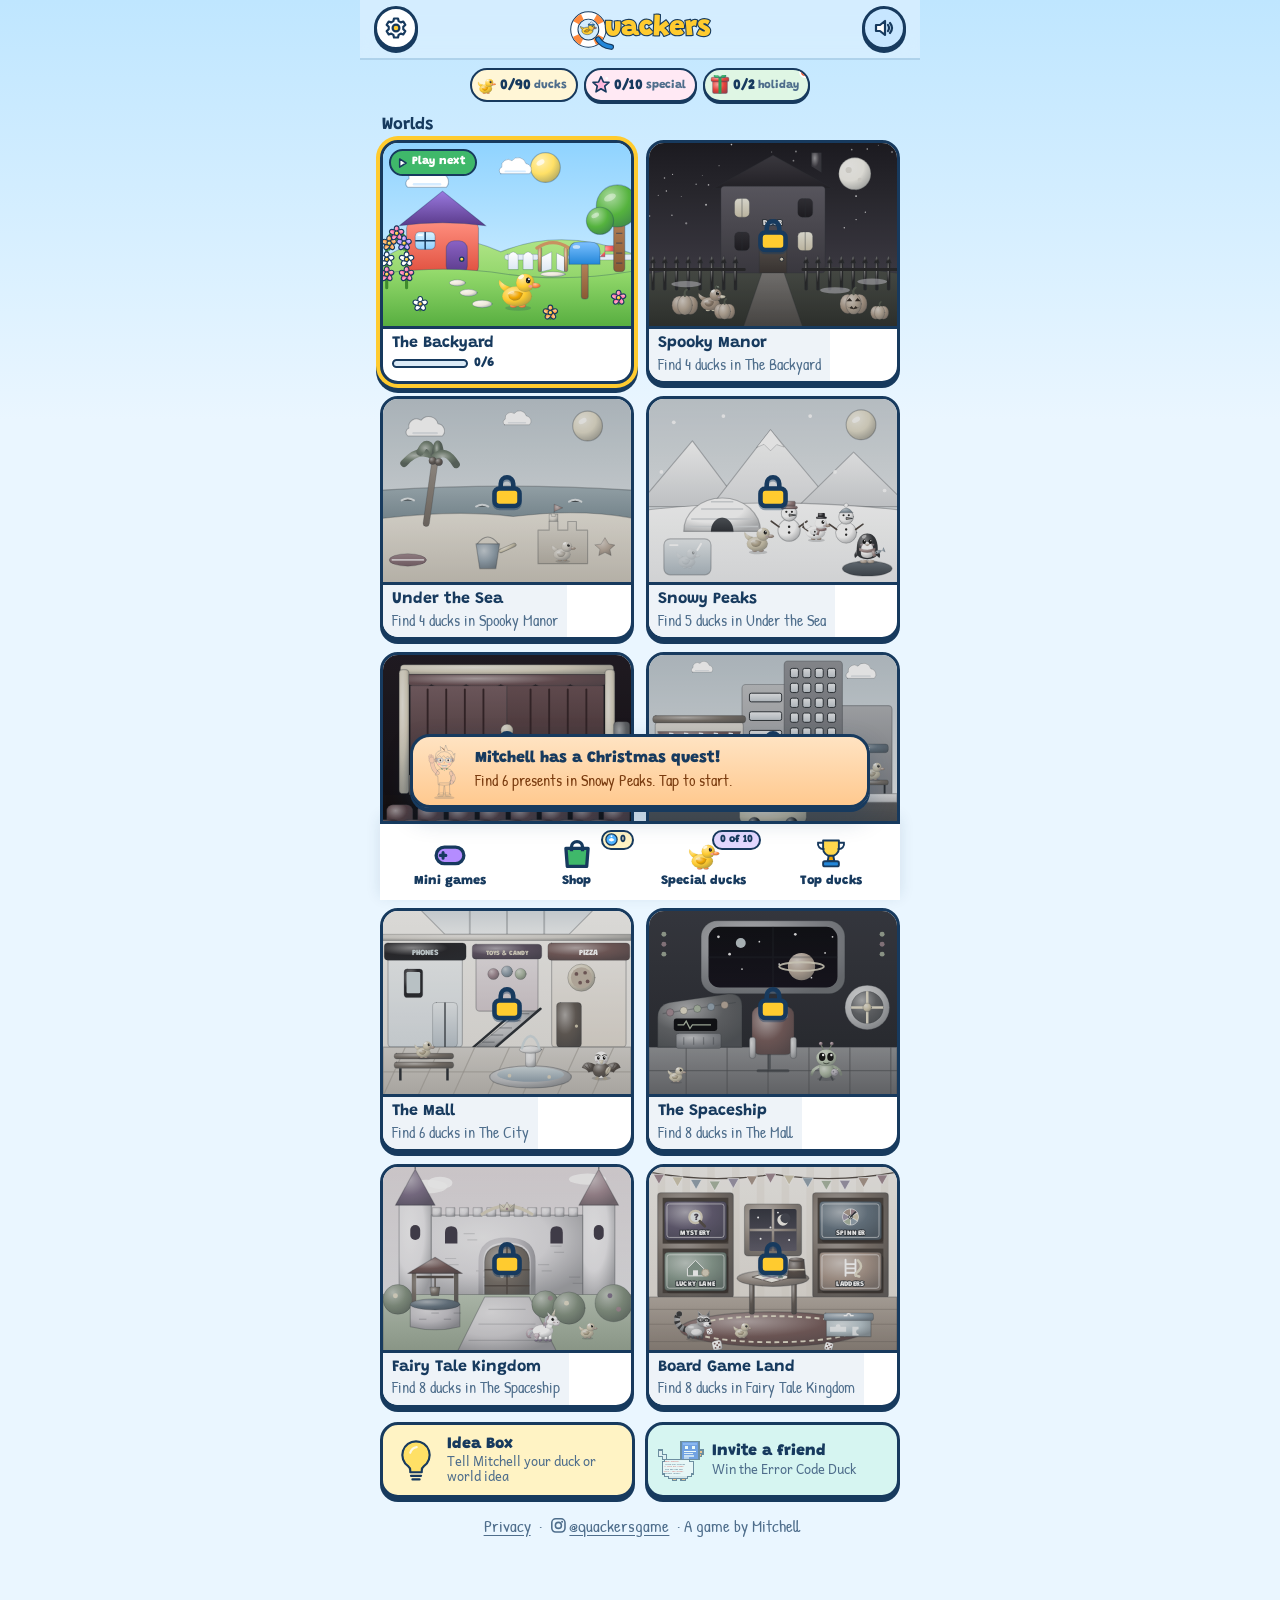
==== commit 084533b5: "Add Board Game Land, world 10 with 13 ducks A game room with four game boxes you can jump into: Myst" ====
--- a/index.html
+++ b/index.html
@@ -524,14 +524,6 @@
 body.onhome .topbar h1 .logo svg.qmark{width:46px;height:41px;margin:0 -10px -4px 0}
 body.onhome .topbar h1 .logo b{font-size:1.75rem;-webkit-text-stroke:2.2px var(--ink)}
 body.onhome .home{padding:76px 0 112px;padding:calc(76px + env(safe-area-inset-top,0px)) 0 calc(112px + env(safe-area-inset-bottom,0px))}
-/* The second hunt */
-.wtile .thumb .tag.hunttag{background:#8e6ad8;font-size:.66rem;padding:0 8px}
-.wtile .thumb .tag.complete+.tag.hunttag{left:36px}
-.wtile .thumb .tag.hunttag.done{background:var(--lily);color:var(--ink)}
-.badge.hunt2{background:#E2D8FF}
-.badge .h2tag{font-style:normal;background:#8e6ad8;color:#fff;border:2px solid var(--ink);border-radius:999px;font-size:.62rem;line-height:1;padding:2px 5px;margin:0 2px 0 -8px;align-self:flex-start}
-.h2head{font-family:var(--display);font-weight:900;font-size:1.05rem;margin:16px 0 8px;color:var(--ink)}
-.note.h2note{margin-top:14px}
 
 /* Idea Box, friend link, privacy */
 .extras{display:grid;grid-template-columns:1fr 1fr;gap:10px;margin-top:4px}
@@ -566,7 +558,9 @@
 .ibvote:disabled{opacity:.6}
 .ibmine li{flex-wrap:wrap;background:#F6FBFF}
 .ibst{flex-basis:100%;font-style:normal;font-family:var(--note);font-size:1.02rem;color:var(--dim)}
-.ibst.approved{color:#1C5C34}.ibst.declined{color:#7A1C1C}
+.ibst.approved{color:#1C5C34}.ibst.declined{color:#7A1C1C}.ibst.built{color:#1C5C34;font-weight:700}
+.ibdone li{background:#E9F8EE}
+.ibbuilt .go{align-self:center;min-width:160px}
 .ibnote{font-size:.85rem;color:var(--dim);text-align:center}
 .frtop{display:flex;align-items:center;gap:10px}
 .frtop svg{width:84px;height:78px;flex:none}
@@ -781,7 +775,7 @@
      QStats.setName(name).then(...)           // {ok,name} or {ok:false,msg}
 
    Idea box:
-     QStats.ideas().then(r => ...)            // {ok, month, ends, rows:[{id,kind,text,votes,voted,mine}], mine:[{id,kind,text,status,votes}], winner}
+     QStats.ideas().then(r => ...)            // {ok, month, ends, rows:[{id,kind,text,votes,voted,mine}], mine:[{id,kind,text,status,votes}], winner, built:[{id,kind,text}]}  (status: waiting|approved|built|declined; built = ideas Mitchell made, newest first)
      QStats.suggestIdea("duck"|"world", text) // {ok,id,status:"waiting",msg} or {ok:false,msg,why}; checked here first, then on the server
      QStats.vote(id, true|false)              // {ok, votes, voted} or {ok:false,msg}
    Friend link (load this file before the game reads the URL; it keeps ?f=<code> on a new device, tidies the
@@ -1318,22 +1312,56 @@
 }
 toyUnicorn=soften(toyUnicorn);
 
-/* ---------- Second hunt ---------- */
-/* Once every duck in a world is in the Duck Log, a second hunt opens there: new ducks hide in the same places.
-   They have their own log in that world and don't change the main duck count. */
-const HUNTS={
- yard:[
-  {id:"h2_cloud",name:"Cloud Duck",tier:"Tricky",area:"yard",c:{body:"#ffffff",wing:"#d6ecff",beak:"#ffb347"},hint:"Head in the clouds"},
-  {id:"h2_sunny",name:"Sunny Duck",tier:"Sneaky",area:"garden",c:{body:"#ffb52e",wing:"#f08c00",beak:"#ff6f3d"},acc:"shades",hint:"Sunbathing in the flowers"},
-  {id:"h2_reed",name:"Reed Duck",tier:"Easy",area:"pond",c:{body:"#c89260",wing:"#a06a40",beak:"#ffcb2f"},hint:"Tall grass by the water"},
-  {id:"h2_birdie",name:"Birdhouse Duck",tier:"Tricky",area:"treetop",c:{body:"#8fd0ff",wing:"#5aa8e6",beak:"#ff8a3d"},hint:"Knock knock, who's home?"},
-  {id:"h2_picture",name:"Picture Duck",tier:"Rare",area:"house",c:{body:"#b48cff",wing:"#8e6ad8",beak:"#ffcb2f"},acc:"bow",hint:"Hanging on the wall"}],
- manor:[
-  {id:"h2_chimney",name:"Chimney Duck",tier:"Tricky",area:"gate",c:{body:"#6a6a78",wing:"#4a4a56",beak:"#ff8a3d"},hint:"Up on the roof"},
-  {id:"h2_clock",name:"Clock Duck",tier:"Sneaky",area:"hall",c:{body:"#c8963a",wing:"#a07024",beak:"#ff8a3d"},acc:"bowtie",hint:"Tick tock"},
-  {id:"h2_bookworm",name:"Bookworm Duck",tier:"Sneaky",area:"library",c:{body:"#3fb86a",wing:"#2e8f50",beak:"#ffcb2f"},acc:"specs",hint:"A comfy reading spot"},
-  {id:"h2_cupboard",name:"Cupboard Duck",tier:"Tricky",area:"kitchen",c:{body:"#ffe6a8",wing:"#f2c66a",beak:"#ff8a3d"},hint:"Peeking past the cupboard"},
-  {id:"h2_dusty",name:"Dusty Duck",tier:"Rare",area:"attic",c:{body:"#bdb6a8",wing:"#9a9385",beak:"#d9a06a"},acc:"web",hint:"Behind the old trunk"}]};
+/* ---------- Board Game Land: things ducks wear, the Raccoon helper and its dice ---------- */
+Object.assign(ACC,{
+  pips:()=>`${[[-14,0],[-4,-6],[6,12],[-16,14],[-4,4],[10,-30]].map(([x,y])=>`<circle cx="${x}" cy="${y}" r="2.6" fill="#2b2b45"/>`).join("")}`,
+  puzzle:()=>`<path d="M-18 4 h6 a3.4 3.4 0 1 1 6 0 h6 v6 a3.4 3.4 0 1 0 0 6 v6 h-18 Z" fill="${G("#ffcb2f")}" ${O2}/><g transform="translate(12 -31) rotate(-10)"><path d="M-8 0 v-8 h5 a3 3 0 1 1 6 0 h5 v8 Z" fill="${G("#ff6fa6")}" ${O2}/></g>`,
+  deerstalker:()=>`<g transform="translate(12 -28) rotate(-6)"><path d="M-15 2 Q-15 -16 0 -16 Q15 -16 15 2 Z" fill="${G("#b88a5a")}" ${O2}/><path d="M-14 -6 Q0 -10 14 -6 M-10 -13 L-12 2 M0 -16 V2 M10 -13 L12 2" fill="none" stroke="#8a6238" stroke-width="1.4"/><path d="M12 0 Q24 2 24 6 Q16 6 10 4 Z" fill="${G("#b88a5a")}" ${O2}/><circle cy="-16" r="2.4" fill="${G("#8a6238")}"/></g>`,
+  magnify:()=>`<path d="M-22 14 L-36 30" stroke="#7a4b26" stroke-width="4.4" stroke-linecap="round"/><circle cx="-16" cy="6" r="10" fill="#d9f2ff" fill-opacity=".55" stroke="${G("#ffd45c")}" stroke-width="3.6"/><path d="M-21 2 Q-18 -1 -14 0" stroke="#fff" stroke-width="2" fill="none" stroke-linecap="round"/>`,
+  butler:()=>`<g transform="translate(12 -30) rotate(-6)"><path d="M-10 0 Q-10 -15 0 -15 Q10 -15 10 0 Z" fill="${G("#2b2b45")}" ${O2}/><rect x="-16" y="-2" width="32" height="5" rx="2.5" fill="${G("#2b2b45")}" ${O2}/></g><path d="M6 -2 L-4 -8 V4 Z M6 -2 L16 -8 V4 Z" fill="${G("#2b2b45")}" ${O2}/><circle cx="6" cy="-2" r="2.6" fill="${G("#2b2b45")}" ${O2}/>`,
+  qmark:()=>`<g transform="translate(-30 -26) rotate(-12)"><text x="0" y="0" text-anchor="middle" font-family="Grandstander,sans-serif" font-weight="900" font-size="26" fill="${G("#ffe066")}" stroke="${INK}" stroke-width="1.6">?</text></g><path d="M5 -25 Q17 -31 29 -25 Q30 -18 22 -17 Q17 -21 12 -17 Q4 -18 5 -25 Z" fill="${G("#2b2b45")}" ${O2}/><ellipse cx="17" cy="-21" rx="3" ry="2.4" fill="#fff" opacity=".9"/>`,
+  visor:()=>`<g transform="translate(12 -30)"><path d="M-14 2 Q0 -6 14 2 L13 5 Q0 -2 -13 5 Z" fill="${G("#3fb86a")}" ${O2}/><path d="M6 2 Q18 -2 28 6 Q18 8 8 6 Z" fill="#3fb86a" fill-opacity=".75" ${O2}/></g>`,
+  money:()=>`<g transform="translate(-30 10) rotate(-14)">${[0,1,2].map(i=>`<rect x="-10" y="${-i*4}" width="20" height="10" rx="2" fill="${G(["#9be7a6","#ffe066","#9fdcff"][i])}" ${O2}/>`).join("")}<circle cx="0" cy="-3" r="2.6" fill="none" stroke="#3f9d3a" stroke-width="1.4"/></g>`,
+  coinslot:()=>`<rect x="-10" y="-11" width="14" height="3.4" rx="1.7" fill="#c0567a"/><g transform="translate(-3 -19)"><circle r="6" fill="${G("#ffd45c")}" ${O2}/><circle r="3.4" fill="none" stroke="#e0a526" stroke-width="1.4"/></g>`,
+  roadcap:()=>`<g transform="translate(12 -30) rotate(-8)"><path d="M-14 2 Q-14 -14 0 -14 Q14 -14 14 2 Z" fill="${G("#e8423a")}" ${O2}/><path d="M8 0 Q20 -2 28 4 Q18 6 8 4 Z" fill="${G("#e8423a")}" ${O2}/><circle cy="-14" r="2.2" fill="#fff"/></g>`,
+  propeller:()=>`<g transform="translate(12 -30)"><path d="M-14 2 Q-14 -14 0 -14 Q14 -14 14 2 Z" fill="${G("#4fb3ff")}" ${O2}/><path d="M-14 -2 Q0 -6 14 -2" stroke="#ffe066" stroke-width="3" fill="none"/><path d="M0 -14 V-19" stroke="${INK}" stroke-width="2"/><path d="M0 -20 Q-12 -26 -16 -20 Q-10 -18 0 -20 Q12 -26 16 -20 Q10 -18 0 -20 Z" fill="${G("#ff6fa6")}" ${O2}/></g>`,
+  whee:()=>`<path d="M-34 -6 H-50 M-32 6 H-52 M-34 18 H-46" stroke="#fff" stroke-width="3.4" stroke-linecap="round" opacity=".9"/><path d="M0 -6 Q12 -1 26 -6 L26 0 Q12 6 0 0 Z" fill="${G("#ffe066")}" ${O2}/><path d="M2 -2 Q-10 -6 -18 -2 L-16 4 Q-8 2 0 4 Z" fill="${G("#ffe066")}" ${O2}/>`,
+  medal:()=>`<path d="M2 -6 L8 8 M18 -6 L12 8" stroke="#e8423a" stroke-width="4"/><circle cx="10" cy="13" r="6.4" fill="${G("#ffd45c")}" ${O2}/><path d="M10 9.6 L11 12 L13.4 12.2 L11.6 13.8 L12.2 16.2 L10 15 L7.8 16.2 L8.4 13.8 L6.6 12.2 L9 12 Z" fill="#fff6c9"/>`
+});
+/* The Raccoon lost its dice all over Board Game Land. Every duck you find gives one back. */
+function diceIcon(s=1){ return `<g transform="scale(${s})"><rect x="-11" y="-11" width="22" height="22" rx="5" fill="${G("#ffffff")}" ${O2}/>${[[-5,-5],[5,5],[0,0],[5,-5],[-5,5]].map(([x,y])=>`<circle cx="${x}" cy="${y}" r="2.2" fill="#e8423a"/>`).join("")}</g>`; }
+function toyRaccoon(done){
+  const T="M-18 4 Q-34 2 -40 -12 Q-44 -24 -36 -32";
+  return `<path d="${T}" fill="none" stroke="${G("#a7adb8")}" stroke-width="13" stroke-linecap="round"/><path d="${T}" fill="none" stroke="#3d4048" stroke-width="13.4" stroke-dasharray="5 7" stroke-dashoffset="-3"/><circle cx="-36" cy="-32" r="6.4" fill="#3d4048"/>
+  ${[-14,-5,7,16].map(x=>`<rect x="${x-3.5}" y="10" width="7" height="15" rx="3.4" fill="${G("#5b6170")}" ${O2}/>`).join("")}
+  <ellipse cx="0" cy="5" rx="23" ry="15" fill="${G("#a7adb8")}" ${O}/><ellipse cx="4" cy="10" rx="13" ry="8" fill="${G("#e7e9ee")}" ${O2}/><ellipse cx="-9" cy="-2" rx="7" ry="3" fill="#fff" opacity=".45"/>
+  <path d="M8 -26 L6 -40 L18 -30 Z M26 -30 L34 -40 L34 -25 Z" fill="${G("#a7adb8")}" ${O2}/><path d="M9 -29 L8 -36 L14 -31 Z M28 -30 L32 -36 L32 -28 Z" fill="#5b6170"/>
+  <ellipse cx="20" cy="-16" rx="16" ry="14" fill="${G("#a7adb8")}" ${O}/>
+  <path d="M5 -20 Q12 -27 20 -21 Q28 -27 35 -19 Q33 -12 27 -13 Q21 -17 15 -13 Q8 -12 5 -20 Z" fill="${G("#3d4048")}"/>
+  <path d="M7 -24 Q13 -28 19 -24 M22 -24 Q28 -28 33 -22" stroke="#fff" stroke-width="2" fill="none" stroke-linecap="round"/>
+  <circle cx="14" cy="-18" r="2.8" fill="#fff"/><circle cx="14.6" cy="-18.4" r="1.6" fill="#1a1a1a"/><circle cx="27" cy="-18" r="2.8" fill="#fff"/><circle cx="27.6" cy="-18.4" r="1.6" fill="#1a1a1a"/>
+  <ellipse cx="28" cy="-8" rx="9" ry="6.4" fill="${G("#f4f5f8")}" ${O2}/><ellipse cx="35" cy="-10" rx="3.2" ry="2.4" fill="#1a1a1a"/><path d="M27 -5 Q30 -2 33 -4" stroke="#5b6170" stroke-width="1.4" fill="none" stroke-linecap="round"/><ellipse cx="18" cy="-8" rx="3" ry="1.8" fill="#ff8fb1" opacity=".6"/>
+  ${done?crownAt(20,-31):`<g transform="translate(34 8) rotate(-12)">${diceIcon(.6)}</g>`}`;
+}
+toyRaccoon=soften(toyRaccoon);
+/* Scenery pieces for Board Game Land. */
+function spinWheel(r,n,cols,nums){ let s=""; for(let i=0;i<n;i++){ const a0=i*2*Math.PI/n-Math.PI/2, a1=(i+1)*2*Math.PI/n-Math.PI/2, am=(a0+a1)/2;
+  s+=`<path d="M0 0 L${(r*Math.cos(a0)).toFixed(1)} ${(r*Math.sin(a0)).toFixed(1)} A${r} ${r} 0 0 1 ${(r*Math.cos(a1)).toFixed(1)} ${(r*Math.sin(a1)).toFixed(1)} Z" fill="${cols[i%cols.length]}" stroke="#fff" stroke-width="${r>20?1.6:1}"/>`;
+  if(nums) s+=`<text x="${(r*.72*Math.cos(am)).toFixed(1)}" y="${(r*.72*Math.sin(am)+3.4).toFixed(1)}" text-anchor="middle" font-family="Grandstander,sans-serif" font-weight="900" font-size="10" fill="${INK}">${i+1}</text>`; }
+  return s; }
+const WHEELC=["#ff6fa6","#ffcb2f","#4fb3ff","#7fd04e","#b48cff","#ff8a3d"];
+const ladderArt=(x1,y1,x2,y2,w=12,c="#c98a52")=>{ const dx=x2-x1, dy=y2-y1, L=Math.hypot(dx,dy), ux=-dy/L*w/2, uy=dx/L*w/2, n=Math.floor(L/12);
+  let s=`<path d="M${(x1+ux).toFixed(1)} ${(y1+uy).toFixed(1)} L${(x2+ux).toFixed(1)} ${(y2+uy).toFixed(1)} M${(x1-ux).toFixed(1)} ${(y1-uy).toFixed(1)} L${(x2-ux).toFixed(1)} ${(y2-uy).toFixed(1)}" stroke="${c}" stroke-width="${w>20?6:3.4}" stroke-linecap="round"/>`;
+  for(let i=1;i<n;i++){ const t=i/n, x=x1+dx*t, y=y1+dy*t; s+=`<path d="M${(x+ux).toFixed(1)} ${(y+uy).toFixed(1)} L${(x-ux).toFixed(1)} ${(y-uy).toFixed(1)}" stroke="${c}" stroke-width="${w>20?4.4:2.4}"/>`; }
+  return s; };
+const BOXICON={
+  mystery:`<circle r="10" fill="#d9f2ff" stroke="#ffd45c" stroke-width="3.6"/><path d="M7 7 L15 15" stroke="#7a4b26" stroke-width="4.4" stroke-linecap="round"/><text y="5" text-anchor="middle" font-family="Grandstander,sans-serif" font-weight="900" font-size="14" fill="#5a3790">?</text>`,
+  lucky:`<path d="M-13 1 L0 -12 L13 1 V13 H-13 Z" fill="#3fb86a" stroke="#fff" stroke-width="1.6" stroke-linejoin="round"/><rect x="-4" y="4" width="8" height="9" fill="#fff"/><circle cx="16" cy="8" r="6" fill="#ffd45c" stroke="#e0a526" stroke-width="1.4"/>`,
+  spinner:`<g>${spinWheel(13,6,WHEELC)}</g><circle r="3" fill="#fff" stroke="${INK}" stroke-width="1.2"/><path d="M0 0 L8 -8" stroke="${INK}" stroke-width="2.4" stroke-linecap="round"/>`,
+  ladders:`<path d="M-8 -13 V13 M8 -13 V13 M-8 -6 H8 M-8 1 H8 M-8 8 H8" stroke="#fff" stroke-width="3" stroke-linecap="round"/><path d="M12 -12 Q22 -2 12 6 Q4 12 14 14" stroke="#ffe066" stroke-width="4" fill="none" stroke-linecap="round"/>`};
+/* A game box on the shelf. It's a door: tap it to jump into that game. */
+const gameBox=(x,y,c,label,icon)=>`<g transform="translate(${x} ${y})"><rect x="3" y="4" width="100" height="62" rx="6" fill="#4a2a16" opacity=".5"/><rect width="100" height="62" rx="6" fill="${G(c)}" ${O}/><rect x="4" y="4" width="92" height="54" rx="4" fill="none" stroke="#fff" stroke-width="1.6" opacity=".55"/>
+  <g transform="translate(50 25)">${icon}</g><text x="50" y="54" text-anchor="middle" font-family="Grandstander,sans-serif" font-weight="900" font-size="11.5" letter-spacing=".6" fill="#fff" stroke="${INK}" stroke-width="2.6" paint-order="stroke">${label}</text></g>`;
 
 /* ---------- Scene helpers ---------- */
 const tagAt=(x,y,t,c="#ffffff")=>`<text x="${x}" y="${y}" text-anchor="middle" font-family="Grandstander,sans-serif" font-weight="900" font-size="${t.length>12?14:12}" letter-spacing=".5" fill="${c}"${c==="#ffffff"?` stroke="${INK}" stroke-width="3" paint-order="stroke"`:""} ${N}>${t}</text>`;
@@ -1375,7 +1403,7 @@
 const shadow=(rx=22)=>`<ellipse class="shadow" cx="0" cy="26" rx="${rx}" ry="4.5" fill="#173a5e" opacity=".2"/>`;
 function place(id,x,y,s,o={}){
   if(S.found.has(id)&&!THUMB) return "";
-  const d=DUCK[id]||HDUCK[id]; if(!d) return ""; delay=(delay+0.47)%2.6;
+  const d=DUCK[id]; if(!d) return ""; delay=(delay+0.47)%2.6;
   const art=d.art?d.art():toyDuck(d.c,d.acc);
   return `<g class="duck" data-duck="${id}" tabindex="0" role="button" aria-label="Something hiding" transform="translate(${x} ${y}) scale(${o.flip?-s:s} ${o.upside?-s:s})"${d.opacity?` opacity="${d.opacity}"`:""}>
     <circle cx="2" cy="-4" r="34" fill="transparent"/>${o.noShadow?"":shadow()}<g class="bob" style="animation-delay:-${delay.toFixed(2)}s">${art}</g></g>`;
@@ -1384,7 +1412,7 @@
 const act=(name,label,inner)=>`<g class="act" data-act="${name}" tabindex="0" role="button" aria-label="${label}">${inner}</g>`;
 const helperAt=(w,x,y,s)=>`<g transform="translate(${x} ${y}) scale(${s})" ${N}>${shadow(20)}<g class="bob">${w.helper.art(false)}</g></g>`;
 /* Each new world has a helper. Every duck you find gives you one of its tokens; hand them all over and the helper becomes the last duck. */
-const ICONS={rock:s=>typeof rockIcon==="function"?rockIcon(s):"",fish:s=>fishIcon(s),ticket:s=>ticketIcon(s),gear:s=>gearIcon(s),feather:s=>featherIcon(s),gem:s=>gemIcon(s)};
+const ICONS={rock:s=>typeof rockIcon==="function"?rockIcon(s):"",fish:s=>fishIcon(s),ticket:s=>ticketIcon(s),gear:s=>gearIcon(s),feather:s=>featherIcon(s),gem:s=>gemIcon(s),dice:s=>diceIcon(s)};
 const regDucks=w=>(w.ducks||[]).filter(d=>!d.helper);
 const helperDuck=w=>(w.ducks||[]).find(d=>d.helper);
 const tokensFor=w=>regDucks(w).filter(d=>S.found.has(d.id)).length;
@@ -1422,7 +1450,7 @@
   {id:"bubble",name:"Bubble Duck",tier:"Tricky",area:"house",c:{body:"#ff9ec7",wing:"#f57ab0",beak:"#ff8a3d"},acc:"bubble",hint:"Loves bath time"}],
  areas:{
  yard:{name:"Front Yard",pos:[1,1],bg:["#8fd3ff","#56ad3f"],exits:{left:"garden",right:"pond",up:"treetop"},doors:{house:"down"},draw:F=>`
-  ${sky("#8fd3ff","#dff4ff")}${sun(262,42)}${cloud(40,74,1)}${H2("h2_cloud",206,36,.42,{noShadow:true})}${cloud(190,52,.75)}
+  ${sky("#8fd3ff","#dff4ff")}${sun(262,42)}${cloud(40,74,1)}${cloud(190,52,.75)}
   <path d="M-10 196 Q80 128 190 178 Q290 136 410 184 V300 H-10Z" fill="${LG("#b0e586","#6cc24a")}" ${O}/>
   <g ${N}><rect x="196" y="182" width="56" height="9" rx="4.5" fill="#e3edf7" ${O2}/><rect x="298" y="182" width="112" height="9" rx="4.5" fill="#e3edf7" ${O2}/>${[202,226].map(x=>`<path d="M${x} 206 V184 Q${x+8} 172 ${x+16} 184 V206 Z" fill="${LG("#ffffff","#dde8f3")}" ${O2}/>`).join("")}</g>
   ${door("treetop","Climb the tree to the Treetop",`<rect x="330" y="66" width="80" height="150" fill="transparent"/><g ${N}><rect x="372" y="120" width="18" height="90" rx="6" fill="${LG("#b5835a","#8a5a33")}" ${O}/><path d="M376 196 h10 M376 180 h10 M376 164 h10 M376 148 h10" stroke="${INK}" stroke-width="2" opacity=".55"/>${bushBall(378,104,34,"#55b33e")}${bushBall(350,128,22,"#55b33e")}</g>`)}
@@ -1449,7 +1477,7 @@
   <path d="M-10 170 Q200 140 410 168 V300 H-10Z" fill="${LG("#a5de7c","#5fb244")}" ${O}/>
   <g ${N}>${[[30,150],[70,140],[110,148]].map(([x,y])=>`<path d="M${x} 260 V${y+20}" stroke="#3f8a2e" stroke-width="5"/><g transform="translate(${x} ${y})">${Array.from({length:10},(_,k)=>`<ellipse cx="0" cy="-14" rx="5" ry="10" fill="${G("#ffcb2f")}" stroke="${INK}" stroke-width="1.8" transform="rotate(${k*36})"/>`).join("")}<circle r="10" fill="${G("#8a5a33")}" ${O2}/></g>`).join("")}</g>
   <path d="M-10 236 Q200 222 410 238 V310 H-10Z" fill="${LG("#97dc6e","#4fa83a")}" ${O}/>
-  ${H2("h2_sunny",276,204,.52,{noShadow:true})}<g ${N}><rect x="196" y="214" width="190" height="34" rx="10" fill="${LG("#a4673a","#7a4523")}" ${O}/>${[218,256,294,332,366].map((x,i)=>flower(x,208,["#ff6fa6","#ffffff","#ff9f43","#b48cff","#ff6fa6"][i])).join("")}</g>
+  <g ${N}><rect x="196" y="214" width="190" height="34" rx="10" fill="${LG("#a4673a","#7a4523")}" ${O}/>${[218,256,294,332,366].map((x,i)=>flower(x,208,["#ff6fa6","#ffffff","#ff9f43","#b48cff","#ff6fa6"][i])).join("")}</g>
   ${H("turkey",168,226,.8)}${place("leaf",104,206,.9)}
   <g ${N}>${bushBall(70,236,30)}${bushBall(118,230,34)}${bushBall(160,244,24)}</g>
   ${T("a3",330,278)}${act("can","Watering can",`<g transform="translate(250 268)"><path d="M-22 -18 H14 V12 Q14 18 8 18 H-16 Q-22 18 -22 12 Z" fill="${G("#6fb7ff")}" ${O}/><path d="M14 -10 L36 -26 L40 -22 L16 0" fill="${G("#6fb7ff")}" ${O2}/><path d="M-16 -18 Q-4 -34 8 -18" fill="none" ${O}/>${F.can?`<g fill="#8fd0ff" stroke="${INK}" stroke-width="1.6"><ellipse cx="44" cy="-14" rx="2.6" ry="4"/><ellipse cx="50" cy="-4" rx="2.6" ry="4"/><ellipse cx="42" cy="2" rx="2.6" ry="4"/></g>`:""}</g>`)}
@@ -1460,7 +1488,7 @@
   <ellipse cx="196" cy="236" rx="168" ry="50" fill="${LG("#7cc8ff","#2387d9")}" ${O}/>
   <g ${N}><path d="M90 226 q16 -6 32 0 M230 252 q16 -6 32 0 M160 270 q12 -4 24 0" stroke="#fff" stroke-width="3" stroke-linecap="round" fill="none" opacity=".7"/>
   <path d="M94 250 a16 9 0 1 1 18 6 L102 250 Z" fill="${G("#5fbf45")}" ${O2}/><path d="M270 222 a14 8 0 1 1 16 6 L278 222 Z" fill="${G("#5fbf45")}" ${O2}/></g>
-  ${H2("h2_reed",44,232,.55)}<g ${N}>${[[24,140],[38,130],[50,146]].map(([x,y])=>`<path d="M${x} 240 V${y+14}" stroke="#3f8a2e" stroke-width="4"/><rect x="${x-5}" y="${y}" width="10" height="24" rx="5" fill="${G("#8a5a33")}" ${O2}/>`).join("")}</g>
+  <g ${N}>${[[24,140],[38,130],[50,146]].map(([x,y])=>`<path d="M${x} 240 V${y+14}" stroke="#3f8a2e" stroke-width="4"/><rect x="${x-5}" y="${y}" width="10" height="24" rx="5" fill="${G("#8a5a33")}" ${O2}/>`).join("")}</g>
   <g ${N}>${rock(340,210,26,16)}</g>${place("rock",332,196,.78)}<g ${N}>${rock(312,226,22,14)}${rock(360,232,24,15)}</g>${T("a4",118,272)}
   ${door("yard","Stepping stones back to the Front Yard",`<rect x="0" y="262" width="56" height="38" fill="transparent"/><g ${N}>${[[12,290,11,4.5],[30,280,10,4],[46,292,9,4]].map(([x,y,a,b])=>`<ellipse cx="${x}" cy="${y}" rx="${a}" ry="${b}" fill="${G("#d9d3c7")}" ${O2}/>`).join("")}</g>`)}`},
  treetop:{stretchTop:false,stretchBottom:false,name:"Treetop",pos:[1,0],bg:["#a6dcff","#e9f8ff"],exits:{down:"yard"},draw:F=>`
@@ -1470,7 +1498,7 @@
   <g ${N}>${bushBall(340,190,26,"#5fbf45")}${bushBall(380,200,22,"#5fbf45")}</g>
   ${place("tiny",206,200,.5,{noShadow:true})}${T("a5",36,238)}
   <g ${N}><path d="M174 206 Q206 232 238 206 Q236 222 206 226 Q176 222 174 206 Z" fill="${G("#c89260")}" ${O}/><path d="M180 212 l10 4 M196 218 l12 -2 M214 216 l14 -6" stroke="${INK}" stroke-width="1.8"/></g>
-  ${act("birdhouse","Birdhouse",`<g transform="translate(96 150)"><path d="M0 -60 V-34" stroke="${INK}" stroke-width="2.4"/><path d="M-26 -14 L0 -36 L26 -14 Z" fill="${G("#ff6f61")}" ${O}/><rect x="-20" y="-16" width="40" height="38" rx="6" fill="${G("#ffe6a8")}" ${O}/><circle cx="0" cy="2" r="7" fill="#173a5e"/>${F.birdhouse?`<text x="0" y="-44" text-anchor="middle" font-family="Grandstander,sans-serif" font-weight="900" font-size="14" fill="${INK}">tweet!</text>`:""}</g>`)}${F.birdhouse?H2("h2_birdie",96,154,.24,{noShadow:true}):""}
+  ${act("birdhouse","Birdhouse",`<g transform="translate(96 150)"><path d="M0 -60 V-34" stroke="${INK}" stroke-width="2.4"/><path d="M-26 -14 L0 -36 L26 -14 Z" fill="${G("#ff6f61")}" ${O}/><rect x="-20" y="-16" width="40" height="38" rx="6" fill="${G("#ffe6a8")}" ${O}/><circle cx="0" cy="2" r="7" fill="#173a5e"/>${F.birdhouse?`<text x="0" y="-44" text-anchor="middle" font-family="Grandstander,sans-serif" font-weight="900" font-size="14" fill="${INK}">tweet!</text>`:""}</g>`)}
   ${door("yard","Rope ladder down to the Front Yard",`<rect x="282" y="226" width="40" height="74" fill="transparent"/><g ${N}><path d="M290 232 Q288 266 292 300 M314 230 Q316 266 312 300" stroke="#c89260" stroke-width="4" fill="none" stroke-linecap="round"/>${[246,262,278,294].map(y=>`<path d="M290 ${y} H314" stroke="${INK}" stroke-width="5" stroke-linecap="round"/><path d="M290 ${y} H314" stroke="#e0b07a" stroke-width="3" stroke-linecap="round"/>`).join("")}</g>`)}`},
  house:{name:"Inside the House",pos:[1,2],bg:["#fff1d2","#ac6d3e"],exits:{up:"yard"},doors:{yard:"up"},draw:F=>`
   <rect width="400" height="300" fill="${LG("#fff1d2","#ffd99a")}"/>
@@ -1479,7 +1507,7 @@
   <g ${N}>${[0,1,2,3,4,5,6,7].map(i=>`<path d="M${i*56-10} 226 L${i*56-40} 300" stroke="#9a5e32" stroke-opacity=".5" stroke-width="2"/>`).join("")}</g>
   <g ${N}><rect x="148" y="52" width="76" height="60" rx="8" fill="${LG("#bfe8ff","#8fd0ff")}" ${O}/><path d="M186 52 V112 M148 82 H224" stroke="#fff" stroke-width="5"/><rect x="142" y="110" width="88" height="8" rx="4" fill="${G("#c89260")}" ${O2}/>
   <path d="M144 50 Q150 90 140 118 L154 118 Q160 86 156 50 Z M228 50 Q222 90 232 118 L218 118 Q212 86 216 50 Z" fill="${G("#ff6fa6")}" ${O2}/>
-  <rect x="268" y="56" width="44" height="36" rx="5" fill="${G("#ffffff")}" ${O}/><path d="M274 86 L286 70 L296 80 L302 74 L308 86 Z" fill="${G("#7fd04e")}" ${O2}/><circle cx="300" cy="66" r="4" fill="${G("#ffe066")}" ${O2}/></g>${H2("h2_picture",292,80,.3,{noShadow:true})}
+  <rect x="268" y="56" width="44" height="36" rx="5" fill="${G("#ffffff")}" ${O}/><path d="M274 86 L286 70 L296 80 L302 74 L308 86 Z" fill="${G("#7fd04e")}" ${O2}/><circle cx="300" cy="66" r="4" fill="${G("#ffe066")}" ${O2}/></g>
   ${door("yard","Front door back out to the yard",`<rect x="20" y="116" width="58" height="112" rx="16" fill="${LG("#8a62c4","#5a3a8a")}" ${O}/><circle cx="66" cy="176" r="4.4" fill="${G("#ffcb2f")}" stroke="${INK}" stroke-width="2"/><rect x="30" y="128" width="38" height="30" rx="8" fill="${LG("#d8f2ff","#8fd0ff")}" ${O2}/>`)}
   ${tagAt(49,108,"OUTSIDE")}
   <g ${N}><rect x="296" y="230" width="12" height="20" rx="4" fill="${G("#b7c3d4")}" ${O2}/><rect x="356" y="230" width="12" height="20" rx="4" fill="${G("#b7c3d4")}" ${O2}/>
@@ -1506,7 +1534,7 @@
   ${sky("#211a42","#5a4690")}${stars(34)}
   <g ${N}><circle cx="332" cy="52" r="26" fill="${G("#fff6c9")}" ${O}/><circle cx="322" cy="46" r="5" fill="#ece3b0"/><circle cx="340" cy="62" r="3.4" fill="#ece3b0"/></g>
   <path d="M-10 214 Q120 196 200 206 Q300 196 410 214 V310 H-10 Z" fill="${LG("#3f5a32","#24361c")}" ${O} ${N}/>
-  ${H2("h2_chimney",270,14,.32,{noShadow:true})}<g ${N}><path d="M104 76 L200 22 L296 76 Z" fill="${LG("#4a3a6a","#2b2045")}" ${O}/>
+  <g ${N}><path d="M104 76 L200 22 L296 76 Z" fill="${LG("#4a3a6a","#2b2045")}" ${O}/>
   <rect x="116" y="72" width="168" height="140" rx="6" fill="${LG("#6a5a94","#463a6a")}" ${O}/>
   <path d="M262 40 V18 H278 V50" fill="${G("#463a6a")}" ${O2}/>
   ${[[138,92,1],[240,92,0],[138,146,0],[240,146,1]].map(([x,y,l])=>`<rect x="${x}" y="${y}" width="24" height="30" rx="7" fill="${l?LG("#fff3a0","#ffcb2f"):LG("#3a2f5a","#241c3c")}" ${O2}/><path d="M${x+12} ${y} V${y+30}" stroke="${INK}" stroke-opacity=".35" stroke-width="2"/>`).join("")}</g>
@@ -1529,7 +1557,7 @@
   ${tagAt(111,128,"OUTSIDE")}
   ${door("basement","Stairs down to the basement",`<path d="M168 300 L178 238 L222 238 L232 300 Z" fill="${LG("#2a1f3a","#120c1c")}" ${O}/><path d="M178 252 h44 M175 268 h50 M172 284 h56" stroke="#4a3a5a" stroke-width="3"/>`)}
   ${tagAt(200,230,"STAIRS")}
-  ${H2("h2_clock",338,150,.55,{noShadow:true})}<g ${N}><rect x="296" y="96" width="40" height="134" rx="8" fill="${LG("#6a4024","#3a2414")}" ${O}/><circle cx="316" cy="126" r="14" fill="${G("#f3e6c4")}" ${O2}/>
+  <g ${N}><rect x="296" y="96" width="40" height="134" rx="8" fill="${LG("#6a4024","#3a2414")}" ${O}/><circle cx="316" cy="126" r="14" fill="${G("#f3e6c4")}" ${O2}/>
   <path d="M316 126 V116 M316 126 L323 130" stroke="${INK}" stroke-width="2" stroke-linecap="round"/><rect x="308" y="152" width="16" height="56" rx="6" fill="${LG("#2a190c","#1a0f06")}" ${O2}/><circle cx="316" cy="196" r="5" fill="${G("#ffcb2f")}" ${O2}/></g>
   ${place("ghost",254,206,.82)}
   <g ${N}><rect x="20" y="232" width="56" height="10" rx="5" fill="#8a3a4a" opacity=".6"/><rect x="350" y="150" width="8" height="80" rx="3" fill="${G("#c8963a")}" ${O2}/><path d="M354 150 Q344 134 354 122 Q364 134 354 150" fill="${G("#ffe066")}" ${O2}/></g>`},
@@ -1539,7 +1567,7 @@
   ${books(38,64,68,348)}${books(124,64,68,348,[220,270])}${books(210,64,68,348)}
   <g ${N}>${[104,190,276].map(y=>`<rect x="58" y="${y}" width="300" height="10" rx="4" fill="${G("#a06a40")}" ${O2}/>`).join("")}</g>
   ${place("book",246,176,.56)}
-  ${H2("h2_bookworm",364,228,.55,{noShadow:true})}<g ${N}><rect x="14" y="36" width="7" height="252" rx="3" fill="${G("#a06a40")}" ${O2}/><rect x="40" y="36" width="7" height="252" rx="3" fill="${G("#a06a40")}" ${O2}/>${[66,106,146,186,226,266].map(y=>`<rect x="14" y="${y}" width="33" height="6" rx="3" fill="${G("#c8925a")}" ${O2}/>`).join("")}
+  <g ${N}><rect x="14" y="36" width="7" height="252" rx="3" fill="${G("#a06a40")}" ${O2}/><rect x="40" y="36" width="7" height="252" rx="3" fill="${G("#a06a40")}" ${O2}/>${[66,106,146,186,226,266].map(y=>`<rect x="14" y="${y}" width="33" height="6" rx="3" fill="${G("#c8925a")}" ${O2}/>`).join("")}
   <rect x="332" y="230" width="60" height="60" rx="16" fill="${G("#8a3a4a")}" ${O}/><rect x="326" y="252" width="72" height="36" rx="12" fill="${G("#a04a5a")}" ${O}/></g>`},
  kitchen:{name:"Kitchen",pos:[2,1],bg:["#6a5880","#4e311e"],exits:{left:"hall"},draw:F=>`
   <rect width="400" height="300" fill="${LG("#6a5880","#4e3e62")}"/>
@@ -1552,7 +1580,7 @@
   ${F.lid?`<g ${N} opacity=".6"><path d="M220 110 q-6 -10 0 -20 q6 -10 0 -20" stroke="#fff" stroke-width="3" fill="none"/><path d="M256 110 q-6 -10 0 -20 q6 -10 0 -20" stroke="#fff" stroke-width="3" fill="none"/></g>
    <g ${N}><ellipse cx="338" cy="184" rx="30" ry="7" fill="${G("#8a8a96")}" ${O}/><rect x="332" y="172" width="12" height="8" rx="3" fill="${G("#b7c3d4")}" ${O2}/></g>`
    :act("lid","Pot lid",`<ellipse cx="238" cy="120" rx="40" ry="8" fill="${G("#8a8a96")}" ${O}/><rect x="231" y="106" width="14" height="9" rx="3" fill="${G("#b7c3d4")}" ${O2}/>`)}
-  ${H2("h2_cupboard",104,118,.5,{noShadow:true})}<g ${N}><rect x="36" y="112" width="68" height="80" rx="8" fill="${LG("#5a3a24","#3a2414")}" ${O}/><circle cx="70" cy="132" r="9" fill="${G("#e8d7b0")}" ${O2}/><path d="M48 160 h44 M48 174 h44" stroke="#2a190c" stroke-width="3"/>
+  <g ${N}><rect x="36" y="112" width="68" height="80" rx="8" fill="${LG("#5a3a24","#3a2414")}" ${O}/><circle cx="70" cy="132" r="9" fill="${G("#e8d7b0")}" ${O2}/><path d="M48 160 h44 M48 174 h44" stroke="#2a190c" stroke-width="3"/>
   <path d="M400 0 L344 0 Q372 18 400 60 Z" fill="none" stroke="#e8e8f0" stroke-opacity=".5" stroke-width="1.4"/><path d="M400 0 L364 40 M400 0 L380 52 M400 0 L352 22" stroke="#e8e8f0" stroke-opacity=".5" stroke-width="1.2"/></g>`},
  attic:{stretchTop:false,name:"Attic",pos:[1,0],bg:["#3a2c48","#3d2a1a"],exits:{down:"hall"},draw:F=>`
   <rect width="400" height="300" fill="${LG("#3a2c48","#241a30")}"/>
@@ -1561,7 +1589,7 @@
   <g ${N}>${[150,214,350].map((x,i)=>`<g transform="translate(${x} 54) scale(${i===1?.9:1})"><path d="M0 0 V8" stroke="${INK}" stroke-opacity=".4" stroke-width="1.6"/><path d="M0 8 q-12 6 -18 0 q4 12 18 10 q14 2 18 -10 q-6 6 -18 0z" fill="${G("#3a2a55")}" ${O2}/><ellipse cx="0" cy="14" rx="6" ry="9" fill="${G("#3a2a55")}" ${O2}/></g>`).join("")}</g>
   ${place("bat",290,90,.6,{upside:true,noShadow:true})}
   <rect y="228" width="400" height="80" fill="${LG("#5a3e2a","#3a2818")}" ${O} ${N}/>
-  ${H2("h2_dusty",344,166,.6,{noShadow:true})}<g ${N}><rect x="30" y="184" width="70" height="50" rx="6" fill="${G("#c8925a")}" ${O}/><path d="M30 200 H100" stroke="${INK}" stroke-opacity=".35" stroke-width="2"/><rect x="86" y="198" width="50" height="36" rx="6" fill="${G("#b07a48")}" ${O}/>
+  <g ${N}><rect x="30" y="184" width="70" height="50" rx="6" fill="${G("#c8925a")}" ${O}/><path d="M30 200 H100" stroke="${INK}" stroke-opacity=".35" stroke-width="2"/><rect x="86" y="198" width="50" height="36" rx="6" fill="${G("#b07a48")}" ${O}/>
   <rect x="282" y="170" width="84" height="64" rx="8" fill="${G("#8a5a3a")}" ${O}/><path d="M282 186 H366" stroke="${G("#ffcb2f")}" stroke-width="4"/>
   <path d="M190 234 L200 170 L214 170 L224 234" fill="none" stroke="#dcdce6" stroke-opacity=".6" stroke-width="3"/><ellipse cx="207" cy="166" rx="16" ry="10" fill="#e6e6ef" opacity=".6"/></g>`},
  basement:{name:"Basement",pos:[2,2],bg:["#07070d","#07070d"],exits:{up:"hall"},doors:{hall:"up"},draw:F=>{
@@ -1998,8 +2026,8 @@
   ${F.tube?place("sp_eye3",70,214,.42,{noShadow:true}):""}
   ${act("vat","Bubbling slime vat",`<g transform="translate(206 236)"><path d="M-56 -40 L-48 22 Q-46 30 -38 30 H38 Q46 30 48 22 L56 -40 Z" fill="${G("#8597b8")}" ${O}/>${F.vat?`<ellipse cx="0" cy="-40" rx="56" ry="9" fill="#3c4a60"/>`:`<ellipse cx="0" cy="-40" rx="56" ry="9" fill="${G("#7cf06a")}" ${O2}/><circle cx="-18" cy="-44" r="6" fill="#a6ff8e" stroke="${INK}" stroke-opacity=".3" stroke-width="1"/><circle cx="16" cy="-46" r="4.5" fill="#a6ff8e"/><path d="M-40 -34 q4 14 0 18 M30 -34 q4 10 0 14" fill="none" stroke="#7cf06a" stroke-width="5" stroke-linecap="round"/>`}</g>`)}
   ${F.vat?place("sp_slime",206,186,.44,{noShadow:true}):""}
-  ${F.locker?place("sp_glow",336,180,.44,{noShadow:true}):""}
-  ${act("locker","Test locker",`<g transform="translate(336 180)">${F.locker?`<rect x="-42" y="-58" width="84" height="116" rx="6" fill="#232c40" ${O}/><rect x="40" y="-58" width="18" height="116" rx="4" fill="${G("#b7c3d4")}" ${O2} transform="skewY(14)"/>`:`<rect x="-42" y="-58" width="84" height="116" rx="6" fill="${G("#b7c3d4")}" ${O}/><path d="M0 -58 V58" stroke="${INK}" stroke-opacity=".35" stroke-width="2"/>${[-40,-30,-20].map(y=>`<path d="M-30 ${y} h20 M10 ${y} h20" stroke="${INK}" stroke-opacity=".35" stroke-width="2.4"/>`).join("")}<rect x="-8" y="-4" width="16" height="12" rx="3" fill="${G("#ffcb2f")}" ${O2}/><text x="0" y="36" text-anchor="middle" font-family="Grandstander,sans-serif" font-weight="900" font-size="10" fill="#e8423a">TEST</text>`}</g>`)}`},
+  ${act("locker","Test locker",`<g transform="translate(336 180)">${F.locker?`<rect x="-42" y="-58" width="84" height="116" rx="6" fill="#232c40" ${O}/><rect x="40" y="-58" width="18" height="116" rx="4" fill="${G("#b7c3d4")}" ${O2} transform="skewY(14)"/>`:`<rect x="-42" y="-58" width="84" height="116" rx="6" fill="${G("#b7c3d4")}" ${O}/><path d="M0 -58 V58" stroke="${INK}" stroke-opacity=".35" stroke-width="2"/>${[-40,-30,-20].map(y=>`<path d="M-30 ${y} h20 M10 ${y} h20" stroke="${INK}" stroke-opacity=".35" stroke-width="2.4"/>`).join("")}<rect x="-8" y="-4" width="16" height="12" rx="3" fill="${G("#ffcb2f")}" ${O2}/><text x="0" y="36" text-anchor="middle" font-family="Grandstander,sans-serif" font-weight="900" font-size="10" fill="#e8423a">TEST</text>`}</g>`)}
+  ${F.locker?place("sp_glow",336,180,.44,{noShadow:true}):""}`},
  outside:{name:"Space Walk",pos:[1,0],bg:["#0c1230","#5b6b80"],exits:{down:"bridge"},draw:F=>`
   <rect width="400" height="300" fill="${LG("#0c1230","#241452")}"/>
   <g ${N}>${[[30,40],[80,120],[120,30],[160,90],[220,24],[260,140],[300,60],[350,110],[370,30],[40,180],[190,170],[330,190],[110,200],[60,90],[240,90]].map(([x,y],i)=>`<circle cx="${x}" cy="${y}" r="${i%4?1.3:2.3}" fill="#fff" opacity="${i%3?.7:1}"/>`).join("")}
@@ -2118,14 +2146,131 @@
   ${act("egg","Spotty dragon egg",`<g transform="translate(96 252)"><path d="M-40 0 Q-30 -16 0 -14 Q30 -16 40 0 Q20 14 0 12 Q-20 14 -40 0 Z" fill="${G("#a0703f")}" ${O}/>${[-30,-18,-6,6,18,30].map(x=>`<path d="M${x} -8 l4 12" stroke="#7a4b26" stroke-width="2"/>`).join("")}
    ${F.egg?`<path d="M-30 -6 Q-32 -24 -20 -26 L-14 -18 L-8 -24 L-6 -6 Z" fill="${G("#c8f0e0")}" ${O2}/><path d="M30 -6 Q32 -22 22 -26 L16 -18 L10 -24 L6 -6 Z" fill="${G("#c8f0e0")}" ${O2}/>`:`<path d="M0 -6 Q-22 -6 -22 -30 Q-22 -60 0 -62 Q22 -60 22 -30 Q22 -6 0 -6 Z" fill="${G("#c8f0e0")}" ${O}/><circle cx="-8" cy="-40" r="5" fill="#7fd6b0"/><circle cx="8" cy="-26" r="6" fill="#7fd6b0"/><circle cx="10" cy="-48" r="3.4" fill="#7fd6b0"/>`}</g>`)}
   <g ${N}><path d="M168 262 Q164 236 186 228 Q206 220 226 232 Q244 244 236 264 Z" fill="${G("#7d6a92")}" ${O}/><path d="M220 262 Q222 248 240 246 Q256 248 256 264 Z" fill="${G("#6a5a7e")}" ${O2}/>${[[178,232,"#9fe7ff"],[196,222,"#c79bff"],[212,230,"#ff9ec7"]].map(([x,y,c])=>`<path d="M${x-6} ${y+10} L${x} ${y-14} L${x+6} ${y+10} Z" fill="${G(c)}" ${O2}/>`).join("")}</g>`}},
- msg:{well:"Splash! You make a wish and the bucket comes up.",curtain:"Swish! The royal curtains open.",armor:"Clank clank! The suit of armor steps aside.",pillow:"Flump! The big pillow slides off the bed.",toybox:"Boing! The toy box lid pops open.",stump:"Creak! The tiny fairy door swings open.",flower:"Ta-da! The giant flower blooms.",mushroom:"Boing! The mushroom bounces up.",egg:"Crack crack! The dragon egg hatches.",gold:"Clink clink! The gold coins slide away."}}];
+ msg:{well:"Splash! You make a wish and the bucket comes up.",curtain:"Swish! The royal curtains open.",armor:"Clank clank! The suit of armor steps aside.",pillow:"Flump! The big pillow slides off the bed.",toybox:"Boing! The toy box lid pops open.",stump:"Creak! The tiny fairy door swings open.",flower:"Ta-da! The giant flower blooms.",mushroom:"Boing! The mushroom bounces up.",egg:"Crack crack! The dragon egg hatches.",gold:"Clink clink! The gold coins slide away."}},
+{id:"gameland",n:10,name:"Board Game Land",start:"room",
+ idea:"A board game world: a game room full of game boxes you can jump into, a mystery mansion with a secret passage, a money street with a bank, a spinner road through the hills and a slides and ladders board. The Raccoon lost its dice all over the games, and every duck you find gives one back.",
+ helper:{name:"Raccoon",token:"die",plural:"dice",icon:"dice",art:toyRaccoon,reward:"It rolls double sixes and does a happy dance!"},
+ hide:{g_dice:"cup",g_puzzle:"puzzlebox",g_detect:"chair",g_mystery:"envelope",g_butler:"plant",g_banker:"vault",g_piggy:"piggy",g_car:"car",g_spin:"spinner",g_winner:"trophy",g_slide:"tube"},
+ ducks:[
+  {id:"g_plain",name:"Yellow Duck",tier:"Easy",area:"room",c:YEL,hint:"Sitting on the rug"},
+  {id:"g_dice",name:"Dice Duck",tier:"Sneaky",area:"room",c:{body:"#ffffff",wing:"#e3e9f2",beak:"#ff8a3d"},acc:"pips",hint:"Shake, rattle and roll"},
+  {id:"g_puzzle",name:"Puzzle Duck",tier:"Tricky",area:"room",c:{body:"#7fd6ff",wing:"#4fb3ff",beak:"#ff8a3d"},acc:"puzzle",hint:"All the pieces fit"},
+  {id:"g_detect",name:"Detective Duck",tier:"Rare",area:"mansion",c:{body:"#f2d49b",wing:"#d9b273",beak:"#ff8a3d"},acc:"deerstalker magnify",hint:"Who's sitting in the big chair?"},
+  {id:"g_butler",name:"Butler Duck",tier:"Sneaky",area:"mansion",c:{body:"#f4f7fb",wing:"#d6dee8",beak:"#ff8a3d"},acc:"butler",hint:"Hiding in the leaves"},
+  {id:"g_mystery",name:"Mystery Duck",tier:"Tricky",area:"mansion",c:{body:"#b48cff",wing:"#8a5ce0",beak:"#ff8a3d"},acc:"qmark",hint:"Top secret"},
+  {id:"g_banker",name:"Banker Duck",tier:"Rare",area:"lane",c:{body:"#9be7a6",wing:"#5fc06f",beak:"#ff8a3d"},acc:"visor money",hint:"Locked up tight"},
+  {id:"g_piggy",name:"Piggy Bank Duck",tier:"Sneaky",area:"lane",c:{body:"#ffb3c7",wing:"#ff8fae",beak:"#ff8a3d"},acc:"coinslot",hint:"Saving up coins"},
+  {id:"g_car",name:"Road Trip Duck",tier:"Sneaky",area:"road",c:YEL,acc:"roadcap shades",hint:"Waiting for a ride"},
+  {id:"g_spin",name:"Lucky Spin Duck",tier:"Tricky",area:"road",c:{rainbow:true,beak:"#ff8a3d"},acc:"propeller",hint:"Round and round it goes"},
+  {id:"g_slide",name:"Slide Duck",tier:"Tricky",area:"slides",c:{body:"#ff9ec7",wing:"#ff6fa6",beak:"#ff8a3d"},acc:"whee",hint:"Wheee!"},
+  {id:"g_winner",name:"Champion Duck",tier:"Rare",area:"slides",c:{body:"#ffd45c",wing:"#e0a526",beak:"#ff8a3d"},acc:"gold medal",hint:"Made it to the very top"},
+  {id:"g_raccoon",name:"Raccoon",tier:"Legendary",area:"room",helper:true,art:()=>toyRaccoon(true),hint:"Bring the dice back to the Raccoon"}],
+ areas:{
+ room:{name:"Game Room",pos:[1,1],bg:["#ffe9c7","#c98a52"],exits:{up:"mansion",left:"lane",right:"road",down:"slides"},doors:{mansion:"up",lane:"left",road:"right",slides:"down"},draw:F=>`
+  <rect width="400" height="300" fill="${LG("#fff1d8","#ffd9a8")}"/>
+  <g ${N}>${[0,1,2,3,4,5,6,7,8,9].map(i=>`<rect x="${i*40+14}" y="0" width="12" height="214" fill="#ffcf8f" opacity=".3"/>`).join("")}
+  <path d="M-4 10 Q100 30 200 14 Q300 30 404 10" fill="none" stroke="#7a4b26" stroke-width="2"/>${[16,46,76,106,136,166,196,226,256,286,316,346,376].map((x,i)=>{ const t=(x%200)/200, y=10+(x<200?(1-Math.abs(1-2*(x/200)))*14+2:(1-Math.abs(1-2*((x-200)/200)))*14+2); return `<path d="M${x-9} ${y.toFixed(1)} L${x+9} ${y.toFixed(1)} L${x} ${(y+16).toFixed(1)} Z" fill="${WHEELC[i%WHEELC.length]}" stroke="#fff" stroke-width="1"/>`; }).join("")}
+  <rect x="154" y="62" width="92" height="84" rx="6" fill="${G("#c98a52")}" ${O}/><rect x="162" y="70" width="76" height="68" rx="3" fill="${LG("#2b3a7a","#6a58b0")}"/><circle cx="216" cy="88" r="9" fill="#fff6c9"/><circle cx="220" cy="85" r="8" fill="#3d4a8e"/>${[[176,84],[196,100],[180,118],[226,120],[208,76]].map(([x,y])=>`<circle cx="${x}" cy="${y}" r="1.6" fill="#fff"/>`).join("")}<path d="M200 70 V138 M162 104 H238" stroke="${G("#c98a52")}" stroke-width="4"/>
+  ${[14,264].map(x=>`<rect x="${x}" y="44" width="122" height="170" rx="5" fill="${G("#b0703f")}" ${O}/><rect x="${x+8}" y="52" width="106" height="74" fill="#6e4020"/><rect x="${x+8}" y="134" width="106" height="72" fill="#6e4020"/>`).join("")}</g>
+  ${door("mansion","Jump into the mystery game",gameBox(25,58,"#7a4fe0","MYSTERY",BOXICON.mystery))}
+  ${door("lane","Jump into the money game",gameBox(25,140,"#3fb86a","LUCKY LANE",BOXICON.lucky))}
+  ${door("road","Jump into the spinner game",gameBox(275,58,"#2387d9","SPINNER",BOXICON.spinner))}
+  ${door("slides","Jump into the ladder game",gameBox(275,140,"#ff8a3d","LADDERS",BOXICON.ladders))}
+  <rect y="212" width="400" height="100" fill="${LG("#e3a86c","#b8763f")}" ${O} ${N}/>
+  <g ${N}>${[232,256,284].map(y=>`<path d="M0 ${y} H400" stroke="#8a5a33" stroke-width="1.6" opacity=".35"/>`).join("")}
+  <ellipse cx="200" cy="264" rx="150" ry="28" fill="${G("#e8423a")}" ${O}/><ellipse cx="200" cy="264" rx="132" ry="21" fill="none" stroke="#ffe066" stroke-width="3" stroke-dasharray="8 6"/>
+  <rect x="162" y="182" width="8" height="58" rx="3" fill="${G("#8a5a33")}" ${O2}/><rect x="230" y="182" width="8" height="58" rx="3" fill="${G("#8a5a33")}" ${O2}/>
+  <ellipse cx="200" cy="182" rx="58" ry="13" fill="${G("#c98a52")}" ${O}/><path d="M166 180 L198 171 L232 180 L198 189 Z" fill="#fff3c4" stroke="#8a5a33" stroke-width="1.4"/><path d="M182 175.5 L214 184.5 M182 184.5 L214 175.5" stroke="#ff8fd1" stroke-width="2"/>
+  ${[[180,176,"#4fb3ff"],[212,182,"#3fb86a"]].map(([x,y,c])=>`<g transform="translate(${x} ${y})"><path d="M-4 0 Q-4 -6 0 -7 Q4 -6 4 0 Z" fill="${c}"/><circle cy="-9" r="3" fill="${c}"/></g>`).join("")}
+  <g transform="translate(110 290) rotate(-12)">${diceIcon(.7)}</g><g transform="translate(290 292) rotate(16)">${diceIcon(.6)}</g></g>
+  ${F.cup?place("g_dice",238,168,.32,{noShadow:true}):""}
+  ${act("cup","Dice cup",F.cup?`<g transform="translate(208 176) rotate(-96)"><path d="M-14 0 L-11 -28 Q0 -31 11 -28 L14 0 Z" fill="${G("#8a4b2a")}" ${O}/><ellipse cx="0" cy="0" rx="14" ry="4" fill="#3a1f10"/><path d="M-12 -12 H12" stroke="#ffd45c" stroke-width="2.4"/></g>`:`<g transform="translate(238 182)"><circle cy="-16" r="22" fill="transparent"/><path d="M-15 0 L-12 -30 Q0 -34 12 -30 L15 0 Z" fill="${G("#8a4b2a")}" ${O}/><ellipse cx="0" cy="-30" rx="12" ry="3.4" fill="${G("#a0603a")}" ${O2}/><path d="M-13 -14 H13" stroke="#ffd45c" stroke-width="2.4"/></g>`)}
+  ${F.puzzlebox?place("g_puzzle",322,244,.4,{noShadow:true}):""}
+  ${act("puzzlebox","Puzzle box",`<g transform="translate(322 266)">${F.puzzlebox?`<path d="M-36 -22 L36 -22 L36 -14 L-36 -14 Z" fill="#2f5f8a"/>`:""}<path d="M-36 -18 H36 V10 H-36 Z" fill="${G("#7fd6ff")}" ${O}/><path d="M-30 -6 h9 a4 4 0 1 1 8 0 h9 v8 h-26 Z M6 -6 h10 v4 a4 4 0 1 0 0 8 v2 h-10 Z" fill="#fff" opacity=".7"/>
+   ${F.puzzlebox?`<g transform="translate(48 -16) rotate(64)"><rect x="-40" y="-8" width="80" height="12" rx="3" fill="${G("#4fb3ff")}" ${O2}/></g>`:`<rect x="-40" y="-28" width="80" height="12" rx="3" fill="${G("#4fb3ff")}" ${O2}/><path d="M-8 -24 h5 a3 3 0 1 1 6 0 h5" stroke="#fff" stroke-width="2" fill="none"/>`}</g>`)}
+  ${place("g_plain",150,268,.42)}
+  ${HELP("gameland",74,262,.7)}`},
+ mansion:{name:"Mystery Mansion",pos:[1,0],bg:["#2f5d4a","#6a4026"],stretchTop:false,exits:{down:"room"},doors:{room:"down",slides:"down"},draw:F=>`
+  <rect width="400" height="300" fill="${LG("#3a7560","#244a3a")}"/>
+  <g ${N}>${[0,1,2,3,4,5,6,7,8,9,10].map(i=>[40,80,120,160].map(y=>`<path d="M${i*40} ${y-8} L${i*40+6} ${y} L${i*40} ${y+8} L${i*40-6} ${y} Z" fill="#5f9e80" opacity=".45"/>`).join("")).join("")}
+  <rect width="400" height="14" fill="${G("#c9a26b")}"/><rect y="14" width="400" height="4" fill="#8a6238"/>
+  <rect y="176" width="400" height="48" fill="${G("#5a3a22")}"/>${[0,1,2,3,4,5,6,7].map(i=>`<rect x="${i*52+8}" y="184" width="40" height="32" rx="3" fill="none" stroke="#8a6238" stroke-width="2"/>`).join("")}
+  <rect x="166" y="30" width="68" height="72" rx="4" fill="${G("#ffd45c")}" ${O}/><rect x="174" y="38" width="52" height="56" fill="${LG("#f3e2b8","#d9c08a")}"/><text x="200" y="80" text-anchor="middle" font-family="Grandstander,sans-serif" font-weight="900" font-size="40" fill="#8a6238" opacity=".7">?</text>
+  <rect x="140" y="118" width="120" height="12" rx="3" fill="${G("#e9dcc4")}" ${O}/><rect x="150" y="130" width="100" height="94" fill="${G("#d9c9ad")}" ${O}/><path d="M168 224 V172 Q168 150 200 150 Q232 150 232 172 V224 Z" fill="#2a1a12"/>
+  <path d="M178 222 H222" stroke="#5a3520" stroke-width="7" stroke-linecap="round"/><path d="M186 220 Q180 198 194 186 Q192 202 202 204 Q200 190 210 180 Q222 200 214 220 Z" fill="#ff8a3d"/><path d="M192 220 Q190 206 198 200 Q200 210 206 208 Q212 214 208 220 Z" fill="#ffe066"/>
+  <g transform="translate(158 118)"><rect x="-8" y="-4" width="16" height="4" rx="2" fill="${G("#ffd45c")}" ${O2}/><rect x="-2.4" y="-22" width="4.8" height="18" fill="${G("#ffd45c")}" ${O2}/><rect x="-3" y="-34" width="6" height="12" rx="1" fill="#fff6e8"/><path d="M0 -34 q-4 -6 0 -11 q4 5 0 11 Z" fill="#ffb84a"/></g>
+  <g transform="translate(238 104)"><rect x="-12" y="0" width="24" height="14" rx="3" fill="${G("#8a5a33")}" ${O2}/><circle r="12" fill="${G("#8a5a33")}" ${O2}/><circle r="9" fill="#fff6e8"/><path d="M0 0 V-6 M0 0 L4 2" stroke="${INK}" stroke-width="1.6" stroke-linecap="round"/></g></g>
+  ${door("slides","Pull the funny red book",`<g><rect x="16" y="40" width="94" height="184" rx="4" fill="${G("#7a4b26")}" ${O}/>${[52,112,172].map(y=>`<rect x="24" y="${y}" width="78" height="48" fill="#4a2a16"/>`).join("")}${books(52,22,48,104)}${books(112,22,48,104,[64,80])}${books(172,22,48,104)}<g transform="translate(72 160) rotate(-18)"><rect x="-6" y="-44" width="13" height="44" rx="2" fill="${G("#e8423a")}" ${O2}/><path d="M-4 -36 H5 M-4 -10 H5" stroke="#ffd45c" stroke-width="2"/></g>${spark(86,114,.6,"#fff6c9")}</g>`)}
+  ${door("room","Go back to the game room",`<g transform="translate(352 224)"><path d="M-38 0 V-96 Q-38 -128 0 -128 Q38 -128 38 -96 V0 Z" fill="${G("#8a4b2a")}" ${O}/><path d="M0 -128 V0" stroke="#5a2f18" stroke-width="3"/>${[-19,19].map(x=>`<rect x="${x-12}" y="-104" width="24" height="36" rx="3" fill="none" stroke="#5a2f18" stroke-width="2"/><rect x="${x-12}" y="-56" width="24" height="40" rx="3" fill="none" stroke="#5a2f18" stroke-width="2"/>`).join("")}<circle cx="-6" cy="-60" r="3.4" fill="#ffd45c"/><circle cx="6" cy="-60" r="3.4" fill="#ffd45c"/><path d="M-44 0 V-98 Q-44 -136 0 -136 Q44 -136 44 -98 V0" fill="none" stroke="${G("#c9a26b")}" stroke-width="7"/></g>`)}
+  <rect y="222" width="400" height="90" fill="${LG("#7a4b2a","#5a3520")}" ${O} ${N}/>
+  <g ${N}>${[240,262,286].map(y=>`<path d="M0 ${y} H400" stroke="#3a1f10" stroke-width="1.6" opacity=".35"/>`).join("")}
+  <path d="M40 300 L80 238 H320 L360 300 Z" fill="${G("#8e2a3a")}" ${O}/><path d="M56 296 L88 244 H312 L344 296 Z" fill="none" stroke="#ffd45c" stroke-width="2.4" opacity=".8"/>
+  ${[[150,290],[164,280],[182,272],[200,262],[220,256],[244,250],[270,246],[296,242]].map(([x,y],i)=>`<g transform="translate(${x} ${y}) rotate(${-60+(i%2?14:-14)}) scale(.6)" opacity=".4"><path d="M0 0 L-6 -10 M0 0 L0 -12 M0 0 L6 -10" stroke="#2a0f10" stroke-width="3.4" stroke-linecap="round"/></g>`).join("")}</g>
+  ${F.chair?`<g ${N}><path d="M70 268 V206 Q70 186 110 186 Q150 186 150 206 V268 Z" fill="${G("#7a2a4a")}" ${O}/>${[[92,208],[110,202],[128,208],[100,226],[120,226]].map(([x,y])=>`<circle cx="${x}" cy="${y}" r="2.2" fill="#4a1028"/>`).join("")}</g>${place("g_detect",110,244,.42,{noShadow:true})}<g ${N}><rect x="78" y="254" width="64" height="18" rx="7" fill="${G("#9a3a5e")}" ${O2}/><rect x="60" y="228" width="20" height="46" rx="9" fill="${G("#8a3254")}" ${O}/><rect x="140" y="228" width="20" height="46" rx="9" fill="${G("#8a3254")}" ${O}/><path d="M70 274 V286 M150 274 V286" stroke="#3a1f10" stroke-width="5" stroke-linecap="round"/></g>`:""}
+  ${act("chair","Big armchair",F.chair?`<rect x="60" y="186" width="100" height="100" fill="transparent"/>`:`<g><path d="M66 284 V214 Q60 192 78 188 Q110 180 142 188 Q160 192 154 214 V284 Z" fill="${G("#7a2a4a")}" ${O}/><path d="M66 214 Q56 200 64 188 Q72 196 78 188 M154 214 Q164 200 156 188 Q148 196 142 188" fill="${G("#7a2a4a")}" ${O2}/><path d="M80 230 H140 M80 256 H140" stroke="#5a1a36" stroke-width="2" opacity=".6"/><path d="M72 284 V292 M148 284 V292" stroke="#3a1f10" stroke-width="5" stroke-linecap="round"/></g>`)}
+  <g ${N}><rect x="196" y="250" width="8" height="34" fill="${G("#8a5a33")}" ${O2}/><ellipse cx="200" cy="286" rx="16" ry="4" fill="${G("#8a5a33")}" ${O2}/><ellipse cx="200" cy="250" rx="34" ry="8" fill="${G("#a0703f")}" ${O}/></g>
+  ${F.envelope?place("g_mystery",190,234,.36,{noShadow:true}):""}
+  ${act("envelope","Secret envelope",`<g transform="${F.envelope?"translate(230 250) scale(.7)":"translate(200 246)"}">${F.envelope?`<path d="M-22 -10 L0 -30 L22 -10 Z" fill="${G("#f3e2b8")}" ${O2}/><rect x="-22" y="-10" width="44" height="12" fill="#c9b48a"/><path d="M-22 -10 L0 2 L22 -10 V4 H-22 Z" fill="${G("#fff3c4")}" ${O2}/>`:`<rect x="-24" y="-18" width="48" height="22" rx="2" fill="${G("#fff3c4")}" ${O}/><path d="M-24 -18 L0 -4 L24 -18" fill="none" stroke="#c9b48a" stroke-width="2"/><circle cy="-5" r="6" fill="${G("#d8344f")}" ${O2}/><text y="-1.6" text-anchor="middle" font-family="Grandstander,sans-serif" font-weight="900" font-size="9" fill="#fff">?</text>`}</g>`)}
+  ${F.plant?place("g_butler",272,232,.42):""}
+  ${act("plant","Big potted plant",`<g transform="translate(272 244)">${(F.plant?[-78,-62,62,78]:[-44,-24,-8,8,24,44]).map(a=>`<g transform="rotate(${a})"><path d="M0 0 Q-14 -34 0 -${F.plant?58:70} Q14 -34 0 0 Z" fill="${G("#3f9d3a")}" ${O2}/><path d="M0 -4 V-${F.plant?50:62}" stroke="#2f7a2a" stroke-width="1.6"/></g>`).join("")}${F.plant?"":`<ellipse cx="0" cy="-22" rx="26" ry="26" fill="${G("#4fae3f")}" ${O2}/>`}<path d="M-20 -2 H20 L15 30 H-15 Z" fill="${G("#c9a26b")}" ${O}/><path d="M-20 4 H20" stroke="#8a6238" stroke-width="2"/></g>`)}`},
+ lane:{name:"Lucky Lane",pos:[0,1],bg:["#a9dcff","#d9ecc8"],exits:{right:"room"},doors:{room:"right"},draw:F=>`
+  <rect width="400" height="300" fill="${LG("#8fd0ff","#e6f7ff")}"/>
+  <g ${N}><ellipse cx="200" cy="34" rx="34" ry="11" fill="#fff" opacity=".85"/><ellipse cx="224" cy="28" rx="20" ry="10" fill="#fff" opacity=".85"/><ellipse cx="330" cy="50" rx="28" ry="9" fill="#fff" opacity=".8"/>
+  ${[[150,"#ff8fd1",86],[200,"#7fd6ff",70],[250,"#ffb366",94],[300,"#ffe066",76]].map(([x,c,h])=>`<rect x="${x}" y="${200-h}" width="44" height="${h}" fill="${G(c)}" ${O}/><path d="M${x-4} ${202-h} L${x+22} ${180-h} L${x+48} ${202-h} Z" fill="${G("#e8423a")}" ${O2}/>${[0,1].map(r=>`<rect x="${x+8}" y="${210-h+r*24}" width="10" height="12" rx="2" fill="#fff6c9"/><rect x="${x+26}" y="${210-h+r*24}" width="10" height="12" rx="2" fill="#fff6c9"/>`).join("")}`).join("")}</g>
+  <rect y="198" width="400" height="114" fill="${LG("#e8f4dc","#cfe3bd")}" ${O} ${N}/>
+  <g ${N}>${[0,1,2,3,4,5,6,7,8,9,10,11,12].map(i=>`<rect x="${i*31}" y="200" width="31" height="34" fill="#fbfff4" stroke="#7a9a6a" stroke-width="1.4"/><rect x="${i*31}" y="200" width="31" height="8" fill="${["#8a5a33","#7fd6ff","#ff6fa6","#ff8a3d","#e8423a","#ffd45c","#3fb86a","#2f5fb8"][i%8]}" stroke="#7a9a6a" stroke-width="1.4"/>`).join("")}
+  ${[[170,"g"],[190,"g"],[232,"g"],[294,"h"]].map(([x,k])=>`<g transform="translate(${x} 212)">${k==="g"?`<path d="M-6 6 V-2 L0 -8 L6 -2 V6 Z" fill="${G("#3fb86a")}" ${O2}/>`:`<path d="M-9 6 V-6 L0 -12 L9 -6 V6 Z" fill="${G("#e8423a")}" ${O2}/>`}</g>`).join("")}
+  <path d="M10 84 L78 52 L146 84 Z" fill="${G("#e9e2d0")}" ${O}/><rect x="16" y="84" width="124" height="12" fill="${G("#d9cfb8")}" ${O2}/>${tagAt(78,78,"BANK","#5a3a22")}
+  <rect x="20" y="96" width="116" height="96" fill="${G("#f4efe2")}" ${O}/>${[30,48,108,126].map(x=>`<rect x="${x-5}" y="98" width="10" height="94" fill="${G("#ffffff")}" ${O2}/>`).join("")}
+  <rect x="10" y="190" width="136" height="8" fill="${G("#d9cfb8")}" ${O2}/><rect x="4" y="196" width="148" height="6" fill="${G("#c9bfa6")}" ${O2}/>
+  <g transform="translate(78 116)">${diceIcon(0)}<circle r="9" fill="${G("#ffd45c")}" ${O2}/><text y="4" text-anchor="middle" font-family="Grandstander,sans-serif" font-weight="900" font-size="11" fill="#8a6238">$</text></g></g>
+  ${F.vault?`<g ${N}><circle cx="78" cy="162" r="24" fill="#2b2b45"/>${[[68,176],[84,178],[76,170]].map(([x,y])=>`<ellipse cx="${x}" cy="${y}" rx="7" ry="3.4" fill="${G("#ffd45c")}" stroke="#e0a526" stroke-width="1.2"/>`).join("")}</g>${place("g_banker",78,164,.34,{noShadow:true})}`:""}
+  ${act("vault","Bank vault",F.vault?`<g transform="translate(104 162)"><ellipse rx="7" ry="24" fill="${G("#b7c3d4")}" ${O}/><path d="M0 -14 V14" stroke="#8597b8" stroke-width="2"/></g>`:`<g transform="translate(78 162)"><circle r="25" fill="${G("#b7c3d4")}" ${O}/><circle r="18" fill="none" stroke="#8597b8" stroke-width="2.4"/>${[0,60,120].map(a=>`<path d="M0 0 L${(13*Math.cos(a*Math.PI/180)).toFixed(1)} ${(13*Math.sin(a*Math.PI/180)).toFixed(1)} M0 0 L${(-13*Math.cos(a*Math.PI/180)).toFixed(1)} ${(-13*Math.sin(a*Math.PI/180)).toFixed(1)}" stroke="#5b6b80" stroke-width="3" stroke-linecap="round"/>`).join("")}<circle r="4" fill="${G("#ffd45c")}" ${O2}/>${[0,90,180,270].map(a=>`<circle cx="${(22*Math.cos(a*Math.PI/180)).toFixed(1)}" cy="${(22*Math.sin(a*Math.PI/180)).toFixed(1)}" r="1.8" fill="#5b6b80"/>`).join("")}</g>`)}
+  ${door("room","Go back to the game room",`<g transform="translate(352 236)"><path d="M-30 0 V-92 L0 -118 L30 -92 V0 Z" fill="${G("#ffe3f4")}" ${O}/><path d="M-36 -90 L0 -122 L36 -90" fill="none" stroke="${G("#e8423a")}" stroke-width="8" stroke-linecap="round" stroke-linejoin="round"/><path d="M-15 0 V-44 Q-15 -58 0 -58 Q15 -58 15 -44 V0 Z" fill="${G("#e8423a")}" ${O2}/><circle cx="8" cy="-26" r="2.6" fill="#ffd45c"/>${tagAt(0,-70,"GAME ROOM")}</g>`)}
+  <g ${N}><g transform="translate(36 268) rotate(-10)">${diceIcon(1.2)}</g><g transform="translate(66 282) rotate(14)">${diceIcon(1)}</g>
+  ${[[118,276,"#9be7a6"],[126,270,"#ffe066"],[120,264,"#9fdcff"],[124,258,"#ffb3c7"]].map(([x,y,c])=>`<rect x="${x-16}" y="${y-5}" width="32" height="10" rx="2" fill="${G(c)}" ${O2}/>`).join("")}${[[300,284],[312,288],[288,290]].map(([x,y])=>`<ellipse cx="${x}" cy="${y}" rx="7" ry="3.4" fill="${G("#ffd45c")}" stroke="#e0a526" stroke-width="1.2"/>`).join("")}</g>
+  ${F.piggy?place("g_piggy",232,258,.42):""}
+  ${act("piggy","Big piggy bank",`<g transform="translate(${F.piggy?178:232} 260)${F.piggy?" rotate(-8)":""}"><path d="M-30 8 L-26 24 M-12 12 L-10 26 M12 12 L10 26 M26 8 L24 24" stroke="${G("#ff8fae")}" stroke-width="8" stroke-linecap="round"/><ellipse cx="0" cy="0" rx="36" ry="24" fill="${G("#ffb3c7")}" ${O}/><ellipse cx="-10" cy="-10" rx="10" ry="4" fill="#fff" opacity=".5"/><rect x="-10" y="-25" width="20" height="4" rx="2" fill="#c0567a"/>
+   <ellipse cx="36" cy="2" rx="8" ry="10" fill="${G("#ff9ec7")}" ${O2}/><circle cx="34" cy="0" r="1.6" fill="#c0567a"/><circle cx="38" cy="5" r="1.6" fill="#c0567a"/><circle cx="22" cy="-8" r="2.6" fill="#1a1a1a"/><path d="M14 -20 L18 -32 L26 -20 Z" fill="${G("#ff9ec7")}" ${O2}/><path d="M-36 -2 Q-46 -8 -42 -14 Q-38 -16 -40 -10" fill="none" stroke="#ff8fae" stroke-width="3" stroke-linecap="round"/></g>`)}`},
+ road:{name:"Spinner Road",pos:[2,1],bg:["#a9dcff","#5fbf45"],exits:{left:"room"},doors:{room:"left",lane:"left"},draw:F=>`
+  <rect width="400" height="300" fill="${LG("#8fd0ff","#dff3ff")}"/>
+  <g ${N}><circle cx="340" cy="44" r="20" fill="#ffe066"/><circle cx="340" cy="44" r="30" fill="#ffe066" opacity=".25"/><ellipse cx="200" cy="40" rx="30" ry="10" fill="#fff" opacity=".85"/><ellipse cx="222" cy="34" rx="18" ry="9" fill="#fff" opacity=".85"/>
+  <path d="M120 180 L190 90 L250 160 L300 110 L380 180 Z" fill="${G("#a9c7e8")}" ${O2}/><path d="M176 108 L190 90 L204 108 Q196 104 190 110 Q184 104 176 108 Z M290 122 L300 110 L310 122 Q304 118 300 124 Q296 118 290 122 Z" fill="#fff"/>
+  <ellipse cx="160" cy="200" rx="140" ry="50" fill="${G("#8fe07a")}" ${O2}/><ellipse cx="300" cy="196" rx="120" ry="44" fill="${G("#7fd06a")}" ${O2}/>
+  <g transform="translate(230 166)"><rect x="-12" y="-10" width="24" height="18" fill="${G("#fff3c4")}" ${O2}/><path d="M-16 -8 L0 -22 L16 -8 Z" fill="${G("#4fb3ff")}" ${O2}/><rect x="-3" y="-1" width="6" height="9" fill="#8a5a33"/></g>
+  <g transform="translate(176 184)"><rect x="-10" y="-8" width="20" height="16" fill="${G("#ffe3f4")}" ${O2}/><path d="M-14 -6 L0 -18 L14 -6 Z" fill="${G("#ff6fa6")}" ${O2}/></g></g>
+  <rect y="206" width="400" height="106" fill="${LG("#8fe07a","#5fbf45")}" ${O} ${N}/>
+  <path d="M286 210 Q330 104 410 118 V214 Z" fill="${G("#6fc25a")}" ${O} ${N}/>
+  ${door("lane","Drive through the tunnel",`<g transform="translate(350 200)"><path d="M-30 4 V-20 Q-30 -52 0 -52 Q30 -52 30 -20 V4 Z" fill="${G("#b7a99a")}" ${O}/><path d="M-21 4 V-18 Q-21 -42 0 -42 Q21 -42 21 -18 V4 Z" fill="#2b2238"/>${[-26,-16,0,16,26].map((x,i)=>`<path d="M${x} ${[-22,-40,-50,-40,-22][i]} l${x<0?-4:x>0?4:0} -4" stroke="#8a7a6a" stroke-width="2"/>`).join("")}</g>`)}
+  <g ${N}><path d="M150 312 Q160 262 214 238 Q276 212 350 204" fill="none" stroke="#fff" stroke-width="34" stroke-linecap="round"/><path d="M150 312 Q160 262 214 238 Q276 212 350 204" fill="none" stroke="#ffe066" stroke-width="28"/><path d="M150 312 Q160 262 214 238 Q276 212 350 204" fill="none" stroke="#ff8fd1" stroke-width="28" stroke-dasharray="14 28"/><path d="M150 312 Q160 262 214 238 Q276 212 350 204" fill="none" stroke="#7fd6ff" stroke-width="28" stroke-dasharray="14 28" stroke-dashoffset="-14"/>
+  ${[[30,226],[260,262],[370,258]].map(([x,y])=>`<g transform="translate(${x} ${y})"><rect x="-3" y="-4" width="6" height="16" fill="#8a5a33"/><circle cy="-14" r="14" fill="${G("#4fae3f")}" ${O2}/></g>`).join("")}</g>
+  ${door("room","Back to the game room",`<g transform="translate(60 286)"><rect x="-3" y="-30" width="6" height="34" fill="${G("#8a5a33")}" ${O2}/><path d="M-44 -48 H42 V-22 H-44 L-54 -35 Z" fill="${G("#fff3c4")}" ${O}/>${tagAt(-2,-30,"GAME ROOM","#5a3a22")}</g>`)}
+  ${F.spinner?place("g_spin",126,132,.44):""}
+  <g ${N}><rect x="96" y="120" width="8" height="92" rx="3" fill="${G("#b7c3d4")}" ${O2}/><ellipse cx="100" cy="214" rx="24" ry="6" fill="${G("#8597b8")}" ${O2}/></g>
+  ${act("spinner","Big spinner",F.spinner?`<g transform="translate(100 120)"><ellipse rx="8" ry="48" fill="${G("#ff6fa6")}" ${O}/><path d="M-6 -30 H6 M-7 0 H7 M-6 30 H6" stroke="#fff" stroke-width="2"/><path d="M-8 -60 L8 -60 L0 -48 Z" fill="${G("#e8423a")}" ${O2}/></g>`:`<g transform="translate(100 120)"><circle r="50" fill="#fff" ${O}/>${spinWheel(47,10,WHEELC,true)}<circle r="9" fill="${G("#ffffff")}" ${O2}/><path d="M0 0 L24 -20" stroke="${INK}" stroke-width="4" stroke-linecap="round"/><path d="M-8 -60 L8 -60 L0 -46 Z" fill="${G("#e8423a")}" ${O2}/></g>`)}
+  ${F.car?place("g_car",212,234,.38):""}
+  ${act("car","Little car",`<g transform="translate(${F.car?"308 206) scale(.72":"212 238"})"><circle cy="-6" r="30" fill="transparent"/><path d="M-28 4 V-10 Q-28 -16 -20 -16 H-12 L-4 -30 H14 L22 -16 Q30 -16 30 -8 V4 Z" fill="${G("#4fb3ff")}" ${O}/><path d="M-9 -17 L-2 -27 H5 V-17 Z M9 -17 V-27 H13 L19 -17 Z" fill="#e6f7ff"/><circle cx="-16" cy="5" r="7" fill="${G("#2b2b45")}" ${O2}/><circle cx="18" cy="5" r="7" fill="${G("#2b2b45")}" ${O2}/><circle cx="-16" cy="5" r="2.6" fill="#b7c3d4"/><circle cx="18" cy="5" r="2.6" fill="#b7c3d4"/><circle cx="29" cy="-10" r="2.6" fill="#ffe066"/></g>`)}`},
+ slides:{name:"Slides and Ladders",pos:[1,2],bg:["#ffe9b0","#4fb3a0"],stretchTop:false,exits:{up:"room"},doors:{room:"up",mansion:"up"},draw:F=>`
+  <rect width="400" height="300" fill="${LG("#ffe9b0","#ffd98a")}"/>
+  <g ${N}><rect x="12" y="8" width="376" height="232" rx="10" fill="${G("#b45cff")}" ${O}/>
+  ${[0,1,2,3,4,5].map(r=>[0,1,2,3,4,5,6,7,8,9].map(c=>{ const b=5-r, n=b*10+(b%2?10-c:c+1), x=20+c*36, y=16+r*36; return `<rect x="${x}" y="${y}" width="36" height="36" fill="${n===60?"#ffe066":["#ffc2e0","#fff3c4","#c9ecff","#d4f5d0","#ffe0c2"][(r+c)%5]}" stroke="#fff" stroke-width="1.4"/><text x="${x+4}" y="${y+11}" font-family="Grandstander,sans-serif" font-weight="900" font-size="9" fill="${INK}" opacity=".5">${n}</text>`; }).join("")).join("")}
+  ${ladderArt(110,214,110,106)}${ladderArt(254,214,290,142)}${ladderArt(326,106,326,34)}
+  ${[["M146 70 Q160 100 120 120 Q80 140 74 178","#4fb3ff","#9fdcff"],["M290 70 Q310 110 270 130 Q236 150 254 178","#3fb86a","#9be7a6"]].map(([d,a,b])=>`<path d="${d}" fill="none" stroke="${a}" stroke-width="13" stroke-linecap="round"/><path d="${d}" fill="none" stroke="${b}" stroke-width="5" stroke-linecap="round"/>`).join("")}</g>
+  <rect y="238" width="400" height="74" fill="${LG("#7fd6c4","#4fb3a0")}" ${O} ${N}/>
+  ${F.trophy?place("g_winner",38,40,.32,{noShadow:true}):""}
+  ${act("trophy","Big gold trophy",`<g transform="translate(${F.trophy?"72 40) rotate(16) scale(.86":"38 40"})"><circle r="20" fill="transparent"/><path d="M-12 -16 H12 Q12 2 0 4 Q-12 2 -12 -16 Z" fill="${G("#ffd45c")}" ${O}/><path d="M-12 -12 Q-20 -12 -18 -4 Q-16 0 -10 -2 M12 -12 Q20 -12 18 -4 Q16 0 10 -2" fill="none" stroke="#e0a526" stroke-width="2.4"/><rect x="-2.4" y="4" width="4.8" height="7" fill="${G("#ffd45c")}" ${O2}/><rect x="-10" y="11" width="20" height="6" rx="2" fill="${G("#c98a52")}" ${O2}/>${spark(-6,-8,.45,"#fff6c9")}</g>`)}
+  ${door("room","Climb the ladder up to the game room",`<g>${ladderArt(200,306,220,-8,32,"#c98a52")}<path d="M200 306 L220 -8" stroke="transparent" stroke-width="40"/></g>`)}
+  ${door("mansion","Secret passage to the Mystery Mansion",`<g transform="translate(84 272)"><ellipse rx="34" ry="13" fill="#2b2238"/><path d="M-30 -2 Q-34 -22 -6 -26 L30 -6 Q24 6 -30 -2 Z" fill="${G("#a0703f")}" ${O}/><path d="M-22 -8 L18 -12 M-26 -16 L8 -20" stroke="#7a4b26" stroke-width="2"/><circle cx="2" cy="-12" r="4" fill="none" stroke="#ffd45c" stroke-width="2.4"/><text x="-14" y="-4" font-family="Grandstander,sans-serif" font-weight="900" font-size="11" fill="#ffe066" stroke="${INK}" stroke-width="2" paint-order="stroke">?</text></g>`)}
+  <g ${N}><g transform="translate(156 276) rotate(-14)">${diceIcon(1.1)}</g><g transform="translate(250 270)"><path d="M-8 10 Q-8 -2 0 -4 Q8 -2 8 10 Z" fill="${G("#e8423a")}" ${O2}/><circle cy="-8" r="6" fill="${G("#e8423a")}" ${O2}/></g></g>
+  ${F.tube?place("g_slide",300,268,.4):""}
+  ${act("tube","Twisty tube slide",`<g><path d="M380 96 Q398 168 352 200 Q316 226 322 256" fill="none" stroke="#173A5E" stroke-opacity=".3" stroke-width="40" stroke-linecap="round"/><path d="M380 96 Q398 168 352 200 Q316 226 322 256" fill="none" stroke="${G("#ff6fa6")}" stroke-width="36"/><path d="M372 104 Q388 166 346 194" fill="none" stroke="#ffc2e0" stroke-width="7" stroke-linecap="round"/>
+   <ellipse cx="322" cy="258" rx="20" ry="10" fill="${F.tube?"#5a1a36":"#3a1028"}" stroke="#ff6fa6" stroke-width="5"/><rect x="362" y="84" width="34" height="10" rx="3" fill="${G("#ffe066")}" ${O2}/>${ladderArt(368,94,368,170,12,"#e0a526")}</g>`)}`}},
+ msg:{cup:"Rattle rattle! You lift the dice cup.",puzzlebox:"Click! The puzzle box lid pops off.",chair:"Squeak! The big armchair spins around.",envelope:"Rip! You open the secret envelope.",plant:"Rustle rustle! You peek behind the big plant.",vault:"Clunk! The bank vault swings open.",piggy:"Oink! The piggy bank wobbles out of the way.",car:"Vroom! The little car drives up the road.",spinner:"Whirrr! The spinner spins so fast it turns sideways.",trophy:"Shiny! You lift the big trophy.",tube:"Wheee! Something comes zooming down the tube slide."}}];
 const SOON=[];
 function WORLDS_REF(id){ return WORLDS.concat(SOON).find(w=>w.id===id); }
 const W=Object.fromEntries(WORLDS.map(w=>[w.id,w]));
 const DUCK={}; WORLDS.concat(SOON).forEach(w=>(w.ducks||[]).forEach(d=>{d.world=w.id; DUCK[d.id]=d;}));
 HOL.forEach(h=>{ DUCK[h.id]=h; });
-/* Second-hunt ducks live in their own list (HUNTS), so the main duck count, the Duck Dex and Top Ducks stay the same. */
-const HDUCK={}; Object.entries(HUNTS).forEach(([wid,l])=>l.forEach(d=>{ d.world=wid; d.hunt=true; HDUCK[d.id]=d; }));
 const TOGGLE=new Set(["mail","can","birdhouse"]);
 
 /* ---------- UI helpers ---------- */
@@ -2139,12 +2284,6 @@
 const allDucks=()=>WORLDS.reduce((n,w)=>n+wTotal(w),0);
 /* The next world opens at two thirds of a world's ducks, not all of them. */
 const needFor=w=>Math.ceil(wTotal(w)*2/3);
-/* Second hunt: once every duck in a world is found, new ducks hide in the same places. */
-const hDucks=w=>HUNTS[w.id]||[];
-const hFound=w=>hDucks(w).filter(d=>S.found.has(d.id)).length;
-const huntOpen=w=>hDucks(w).length>0&&wFound(w)>=wTotal(w);
-const huntDone=w=>huntOpen(w)&&hFound(w)>=hDucks(w).length;
-function H2(id,x,y,s,o){ const d=HDUCK[id]; if(THUMB||!d||!huntOpen(W[d.world])) return ""; return place(id,x,y,s,o); }
 /* Open every world whose earlier world has enough ducks, so progress saved before a new world was added (or under the old finish-everything rule) still opens it. */
 function syncUnlock(){ let u=Math.max(1,S.unlocked|0); for(const w of WORLDS){ const next=WORLDS[w.n]; if(next&&w.n<=u&&wFound(w)>=needFor(w)) u=Math.max(u,next.n); } u=Math.min(u,WORLDS.length); if(u!==S.unlocked){ S.unlocked=u; save(); } }
 syncUnlock();
@@ -2208,9 +2347,9 @@
   const nxt=homeNext();
   const [specGot,specAll]=specCount();
   const pic=w=>sv("0 0 400 300",thumbOf(w),'preserveAspectRatio="xMidYMid slice" style="pointer-events:none"');
-  const tile=w=>{ const f=wFound(w), t=wTotal(w), open=w.n<=S.unlocked, prev=WORLDS[w.n-2], done=open&&f>=t, isNext=w===nxt, hunt=open&&huntOpen(w), hdone=open&&huntDone(w);
-    return `<button type="button" class="wcard wtile${open?"":" locked"}${done?" finished":""}${isNext?" next":""}" data-world="${w.id}" aria-label="${w.name}${open?`, ${f} of ${t} ducks found${hunt?`, second hunt ${hFound(w)} of ${hDucks(w).length}`:""}`:", locked"}">
-      <span class="thumb">${pic(w)}${isNext?`<span class="tag nexttag">${PLAYTRI}${f?"Keep going":"Play next"}</span>`:hdone?`<span class="tag complete">${CHECK}</span><span class="tag hunttag done">Hunt 2</span>`:hunt?`<span class="tag hunttag">Second hunt ${hFound(w)}/${hDucks(w).length}</span>`:done?`<span class="tag complete">${CHECK}</span>`:""}${open?"":`<span class="lockover" aria-hidden="true">${lockSvg.replace('width="16" height="16"','width="40" height="40"')}</span>`}</span>
+  const tile=w=>{ const f=wFound(w), t=wTotal(w), open=w.n<=S.unlocked, prev=WORLDS[w.n-2], done=open&&f>=t, isNext=w===nxt;
+    return `<button type="button" class="wcard wtile${open?"":" locked"}${done?" finished":""}${isNext?" next":""}" data-world="${w.id}" aria-label="${w.name}${open?`, ${f} of ${t} ducks found`:", locked"}">
+      <span class="thumb">${pic(w)}${isNext?`<span class="tag nexttag">${PLAYTRI}${f?"Keep going":"Play next"}</span>`:done?`<span class="tag complete">${CHECK}</span>`:""}${open?"":`<span class="lockover" aria-hidden="true">${lockSvg.replace('width="16" height="16"','width="40" height="40"')}</span>`}</span>
       <span class="meta"><b>${w.name}</b>${open?`<span class="prog"><span class="bar2"><i style="width:${t?f/t*100:0}%"></i></span><small>${f}/${t}</small></span>`:`<small>Find ${needFor(prev)} ducks in ${prev.name}</small>`}</span></button>`; };
   const soonTile=w=>`<button type="button" class="wcard wtile off" data-soon="${w.id}" aria-label="${w.name}, coming soon"><span class="thumb">${pic(w)}<span class="tag">Soon</span></span><span class="meta"><b>${w.name}</b><small>Coming soon</small></span></button>`;
   $("scrHome").innerHTML=`
@@ -2269,7 +2408,6 @@
 function homeToast(b,msg){ const s=b.querySelector("small"); if(s){ const old=s.dataset.old||s.textContent; s.dataset.old=old; s.textContent=msg; clearTimeout(s._t); s._t=setTimeout(()=>{s.textContent=old;},1900);} }
 function thumbOf(w){ THUMB=true; const svg=w.areas[w.start].draw({}).replace(/class="(duck|act|door|token)"/g,'class="x-$1"').replace(/tabindex="0" role="button"/g,""); THUMB=false; return svg; }
 
-const huntToldIn=new Set();
 function enterWorld(id){
   const w=W[id]; S.world=id; setScreen("world"); lockW=0; $("title").textContent=w.name;
   stage.querySelectorAll(".layer").forEach(l=>l.remove());
@@ -2277,7 +2415,6 @@
   show(start);
   if(!S.seen.has(id)){ S.seen.add(id); intro(w); }
   questIntro(w);
-  if(huntOpen(w)&&!huntDone(w)&&!huntToldIn.has(id)){ huntToldIn.add(id); setTimeout(()=>{ if(S.world===id&&S.screen==="world") toast(`Second hunt! ${hDucks(w).length-hFound(w)} new ducks are hiding in ${w.name}.`,3200); },2900); }
   const h=holHere();
   if(holLive(h)&&tokGot(h)===0) setTimeout(()=>{ if(S.world===id&&S.screen==="world") toast(`A ${h.holiday} visitor is in ${w.name}! Find ${tokAll(h)} hidden ${h.items}.`,3400); },2700);
 }
@@ -2317,23 +2454,49 @@
   return vs.find(v=>/en-US/i.test(v.lang))||vs[0]; }
 if(VOICE.ok){ VOICE.v=pickVoice(); try{ speechSynthesis.addEventListener("voiceschanged",()=>{VOICE.v=pickVoice();}); }catch(e){} }
 function talking(on){ document.querySelectorAll(".mitch").forEach(m=>m.classList.toggle("talking",on)); }
-function hush(){ if(clipAu){ try{ clipAu.pause(); }catch(e){} clipAu=null; } if(VOICE.ok){ try{ speechSynthesis.cancel(); }catch(e){} } talking(false); }
+/* iPhones and iPads (iPads can say they are Macs). */
+const IOS=/iP(hone|ad|od)/.test(navigator.userAgent)||(navigator.platform==="MacIntel"&&navigator.maxTouchPoints>1);
+/* Only stop the voice when it is talking or about to: on iPhone, stopping and then talking straight away drops the new line. */
+function sBusy(){ try{ return speechSynthesis.speaking||speechSynthesis.pending; }catch(e){ return false; } }
+function hush(){ if(clipAu){ try{ clipAu.pause(); }catch(e){} clipAu=null; } if(VOICE.ok&&sBusy()){ try{ speechSynthesis.cancel(); }catch(e){} } talking(false); }
 /* Recorded clips of Mitchell's lines, by line id (a file in voice/). A line with no clip uses the built-in voice. */
 const CLIPS={};
 let clipAu=null;
-function say(text,id){ if(!S.sound) return false; hush();
+function say(text,id){ if(!S.sound) return false;
+  /* Stop a clip here; speak() stops the built-in voice itself, with the pause iPhones need. */
+  if(clipAu){ try{ clipAu.pause(); }catch(e){} clipAu=null; }
+  if(id&&CLIPS[id]&&VOICE.ok&&sBusy()){ try{ speechSynthesis.cancel(); }catch(e){} }
   if(id&&CLIPS[id]){ try{ const a=clipAu=new Audio(CLIPS[id]); a.onended=()=>talking(false); a.onerror=()=>{ if(clipAu===a){ clipAu=null; speak(text); } };
       talking(true); const p=a.play(); if(p&&p.catch) p.catch(()=>{ if(clipAu===a){ clipAu=null; speak(text); } }); return true; }catch(e){} }
   return speak(text); }
-function speak(text){ if(!VOICE.ok||!S.sound) return false;
-  try{ speechSynthesis.cancel(); const u=new SpeechSynthesisUtterance(text); if(VOICE.v) u.voice=VOICE.v; u.lang=(VOICE.v&&VOICE.v.lang)||"en-US"; u.pitch=1.4; u.rate=1.04;
-    u.onend=u.onerror=()=>talking(false); talking(true); speechSynthesis.speak(u); return true; }catch(e){ talking(false); return false; } }
-/* Phones only let a page talk after a tap, so the first tap anywhere wakes the voice up quietly. */
-document.addEventListener("pointerdown",()=>{ if(!VOICE.ok||VOICE.unlocked) return; VOICE.unlocked=true; try{ const u=new SpeechSynthesisUtterance(" "); u.volume=0; speechSynthesis.speak(u); }catch(e){} },{capture:true});
+let sayN=0;
+/* plain=true leaves the voice choice to the phone, in case the picked voice won't play. */
+function speak(text,plain){ if(!VOICE.ok||!S.sound) return false;
+  const ss=speechSynthesis, n=++sayN;
+  try{ const busy=sBusy(); if(busy) ss.cancel();
+    const go=()=>{ if(n!==sayN||!S.sound) return; let started=false; const u=new SpeechSynthesisUtterance(text);
+      if(VOICE.v&&!plain) u.voice=VOICE.v; u.lang=(!plain&&VOICE.v&&VOICE.v.lang)||"en-US"; u.pitch=1.4; u.rate=1.04;
+      u.onstart=()=>{ started=true; VOICE.heardAt=Date.now(); talking(true); };
+      u.onend=()=>talking(false);
+      u.onerror=e=>{ talking(false); const why=e&&e.error; if(!started&&!plain&&n===sayN&&why!=="interrupted"&&why!=="canceled") speak(text,true); };
+      talking(true); try{ ss.resume(); }catch(e){} ss.speak(u); };
+    if(busy&&IOS) setTimeout(go,150); else go(); return true; }catch(e){ talking(false); return false; } }
+/* Phones only let a page talk after a real tap. iPhones count a finished tap (touchend or click), not a finger landing,
+   so the first finished tap anywhere wakes the voice up quietly. */
+function wakeVoice(){ if(!VOICE.ok||VOICE.unlocked||sBusy()) return; VOICE.unlocked=true;
+  try{ const u=new SpeechSynthesisUtterance("quack"); u.volume=0; u.rate=2; speechSynthesis.speak(u); }catch(e){} }
+["touchend","click","keydown"].forEach(ev=>document.addEventListener(ev,wakeVoice,{capture:true}));
+/* On newer iPhones this lets a page's sound play like a video does, so a tap on Hear Mitchell is heard on more phones. */
+function playbackSound(){ try{ if(navigator.audioSession&&navigator.audioSession.type!=="playback") navigator.audioSession.type="playback"; }catch(e){} }
 const SPEAKER=`<svg width="18" height="18" viewBox="0 0 22 22" aria-hidden="true"><path d="M3 8 H7 L12 4 V18 L7 14 H3 Z" fill="#fff" stroke="#173A5E" stroke-width="2" stroke-linejoin="round"/><path d="M15 8 Q17 11 15 14 M17.5 5.5 Q21 11 17.5 16.5" fill="none" stroke="#173A5E" stroke-width="2" stroke-linecap="round"/></svg>`;
 function mitchBox(line){ return `<div class="mitchbox"><svg class="mitch" viewBox="-44 -100 92 164" aria-hidden="true"><g class="bob">${toyMitchell(true)}</g></svg>
   <div class="bubble"><b>Mitchell</b><span>${line}</span>${VOICE.ok||Object.keys(CLIPS).length?`<button type="button" class="hear" id="mHear">${SPEAKER}Hear Mitchell</button>${S.sound?"":`<small class="soundoff" id="mOff">Sound is off. Tap Hear Mitchell to turn it on.</small>`}`:""}</div></div>`; }
-function wireMitch(line,id){ const b=$("mHear"); if(b) b.addEventListener("click",()=>{ if(!S.sound){ S.sound=true; save(); renderSound(); const o=$("mOff"); if(o) o.remove(); } say(line,id); }); if(S.sound) setTimeout(()=>say(line,id),350); }
+function wireMitch(line,id){ const b=$("mHear"); if(b) b.addEventListener("click",()=>{ if(!S.sound){ S.sound=true; save(); renderSound(); const o=$("mOff"); if(o) o.remove(); }
+    playbackSound(); const at=Date.now(); say(line,id);
+    /* If no voice starts, say what to check instead of staying quiet. */
+    if(!(id&&CLIPS[id])) setTimeout(()=>{ if(!b.isConnected||(VOICE.heardAt||0)>=at||$("mQuiet")) return; talking(false);
+      b.insertAdjacentHTML("afterend",`<small class="soundoff" id="mQuiet">Can't hear Mitchell? Check that your phone isn't on silent and the volume is up, then tap again.</small>`); },2500); });
+  if(S.sound) setTimeout(()=>say(line,id),350); }
 function openHolidayQuest(hol){ const w=W.find?W.find(x=>x.id===hol.world):WORLDS.find(x=>x.id===hol.world); const q=quests(w)[0]; const line=q?q.say:hol.say, id=q?q.clip:hol.id;
   openSheet(`${mitchBox(line)}<div class="menu" style="margin-top:12px"><button type="button" class="mbtn games" id="hqGo">Go to ${w.name}</button><button type="button" class="mbtn" id="hqAll">All holiday ducks</button></div>`,`${hol.holiday} quest`);
   $("hqGo").addEventListener("click",()=>{ closeSheet(); enterWorld(hol.world); }); $("hqAll").addEventListener("click",openHoliday); wireMitch(line,id); }
@@ -2353,10 +2516,9 @@
   const w=W[S.world];
   const p=$("areaPill"); p.innerHTML=miniMap()+w.areas[S.area].name;
   if(pop){p.classList.remove("pop");void p.offsetWidth;p.classList.add("pop");}
-  const hunt=huntOpen(w), n=hunt?hFound(w):wFound(w), t=hunt?hDucks(w).length:wTotal(w), b=$("countPill"), h=holHere();
-  b.setAttribute("aria-label",hunt?`Second hunt: ${n} of ${t} found. Open the Duck Log`:`Duck Log: ${n} of ${t} found`);
-  b.classList.toggle("hunt2",hunt);
-  b.innerHTML=`<svg width="26" height="22" viewBox="-36 -44 78 70" aria-hidden="true">${toyDuck(YEL)}</svg>${hunt?'<i class="h2tag" aria-hidden="true">2</i>':""}${n}/${t}`;
+  const n=wFound(w), t=wTotal(w), b=$("countPill"), h=holHere();
+  b.setAttribute("aria-label",`Duck Log: ${n} of ${t} found`);
+  b.innerHTML=`<svg width="26" height="22" viewBox="-36 -44 78 70" aria-hidden="true">${toyDuck(YEL)}</svg>${n}/${t}`;
   const [sn,st]=specCount(), sp=$("specPill"); sp.innerHTML=`${SPECSTAR}${sn}/${st}`; sp.setAttribute("aria-label",`Special ducks: ${sn} of ${st}. See how to get them`);
   const [hn,ht]=holCount(), hp=$("holPill"); hp.innerHTML=`${HOLGIFT}${hn}/${ht}`; hp.setAttribute("aria-label",`Holiday ducks: ${hn} of ${ht}. See when they come`);
   const q=$("questPill"), qs=quests(w);
@@ -2458,9 +2620,8 @@
   paint(el); }
 function rerender(){ const l=layer(); if(l) fillLayer(l,S.area); }
 function catchDuck(g){
-  const id=g.dataset.duck, w=W[S.world]; if(S.found.has(id)) return;
-  if(HDUCK[id]){ catchHunt(g); return; }
-  const d=DUCK[id], was=wFound(w);
+  const id=g.dataset.duck, d=DUCK[id], w=W[S.world]; if(S.found.has(id)) return;
+  const was=wFound(w);
   const b=g.getBoundingClientRect(); burst(stage,b.left+b.width/2,b.top+b.height/2);
   S.found.add(id); save(); quack(); g.style.pointerEvents="none";
   if(g.animate && !reduce){ const inner=g.querySelector(".bob"); if(inner){ inner.style.animation="none"; inner.animate([{transform:"none",opacity:1},{transform:"translateY(-18px)",opacity:0}],{duration:420,fill:"forwards",easing:"ease-out"}); } }
@@ -2482,25 +2643,10 @@
   if(S.unlocked<next.n){ S.unlocked=next.n; save(); }
   setTimeout(()=>{ if(S.screen!=="world"||S.world!==w.id||!$("done").hidden) return; fanfare();
     popCard(`<svg viewBox="-44 -54 88 86" aria-hidden="true">${shadow()}<g class="bob">${toyDuck(YEL)}</g></svg><span class="big">${next.name} is open!</span>
-      <span>You found ${f} of ${wTotal(w)} ducks here. The last ${wTotal(w)-f} are still hiding here.</span>`,
+      <span>You found ${f} of ${wTotal(w)} ducks here. ${wTotal(w)-f===1?"The last one is":`The last ${wTotal(w)-f} are`} still hiding here.</span>`,
       `<button class="go" type="button" id="openNext">Go to ${next.name}</button><button class="go ghost" type="button" id="openStay">Keep looking here</button>`);
     $("openNext").addEventListener("click",()=>enterWorld(next.id)); $("openStay").addEventListener("click",()=>{ $("done").hidden=true; });
   },1400); }
-function catchHunt(g){
-  const id=g.dataset.duck, d=HDUCK[id], w=W[S.world];
-  const b=g.getBoundingClientRect(); burst(stage,b.left+b.width/2,b.top+b.height/2);
-  S.found.add(id); save(); quack(); g.style.pointerEvents="none";
-  if(g.animate && !reduce){ const inner=g.querySelector(".bob"); if(inner){ inner.style.animation="none"; inner.animate([{transform:"none",opacity:1},{transform:"translateY(-18px)",opacity:0}],{duration:420,fill:"forwards",easing:"ease-out"}); } }
-  const n=hFound(w), t=hDucks(w).length;
-  toast(n<t?`${d.name} found! Second hunt: ${n} of ${t}.`:`${d.name} found! That's the whole second hunt!`,2600);
-  renderHud(false); bumpBadge(); setTimeout(rerender,430);
-  if(n>=t) setTimeout(()=>{ if(S.screen!=="world"||S.world!==w.id) return; fanfare();
-    popCard(`<svg viewBox="-44 -54 88 86" aria-hidden="true">${shadow()}<g class="bob">${toyDuck(YEL,"gold")}</g></svg><span class="big">Second hunt complete!</span>
-      <span>You found all ${t} new ducks in ${w.name}. They're in this world's Duck Log.</span>`,
-      `<button class="go" type="button" id="h2Home">Back to worlds</button><button class="go ghost" type="button" id="h2Stay">Keep exploring</button>`);
-    $("h2Home").addEventListener("click",goHome); $("h2Stay").addEventListener("click",()=>{ $("done").hidden=true; });
-  },1400);
-}
 function tapToken(tk){
   const h=holHere(); const id=tk.dataset.token; if(!h||S.tokens.includes(id)) return;
   const b=tk.getBoundingClientRect(); burst(stage,b.left+b.width/2,b.top+b.height/2);
@@ -2513,13 +2659,13 @@
 function checkDone(){ const w=W[S.world]; if(doneShown.has(w.id)||wFound(w)<wTotal(w)) return; doneShown.add(w.id);
   const next=WORLDS[w.n], wasOpen=!next||S.unlocked>=next.n; if(next&&S.unlocked<next.n){ S.unlocked=next.n; save(); }
   setTimeout(()=>{ if(S.screen!=="world"||S.world!==w.id) return; const el=$("done"); fanfare();
-    const last=!next, hunt=hDucks(w).length;
+    const last=!next;
     el.innerHTML=`<div><svg viewBox="-44 -54 88 86" aria-hidden="true">${shadow()}<g class="bob">${toyDuck(YEL,"crown")}</g></svg><span class="big">World complete!</span>
-      <span>${hunt?`Every duck in ${w.name} is in your Duck Log. Now ${hunt} new ducks are hiding here for a second hunt!`:last?`You found all ${allDucks()} ducks in every world! Mitchell is dreaming up more.`:`Every duck in ${w.name} is in your Duck Log.${wasOpen?"":` ${next.name} is open!`}`}</span>
-      <span class="row">${last?`<button class="go" type="button" id="doneHome">Back to worlds</button>`:`<button class="go" type="button" id="doneNext">Go to ${next.name}</button>`}<button class="go ghost" type="button" id="doneStay">${hunt?"Start the second hunt":"Keep exploring"}</button></span></div>`;
+      <span>${last?`You found all ${allDucks()} ducks in every world! Mitchell is dreaming up more.`:`Every duck in ${w.name} is in your Duck Log.${wasOpen?"":` ${next.name} is open!`}`}</span>
+      <span class="row">${last?`<button class="go" type="button" id="doneHome">Back to worlds</button>`:`<button class="go" type="button" id="doneNext">Go to ${next.name}</button>`}<button class="go ghost" type="button" id="doneStay">Keep exploring</button></span></div>`;
     flush(); el.hidden=false; if(el.animate&&!reduce) el.firstElementChild.animate([{transform:"translateY(24px)",opacity:0},{transform:"none",opacity:1}],{duration:380,easing:"ease-out"});
     if(last) $("doneHome").addEventListener("click",goHome); else $("doneNext").addEventListener("click",()=>enterWorld(next.id));
-    $("doneStay").addEventListener("click",()=>{el.hidden=true; if(hunt){ huntToldIn.add(w.id); toast(`Second hunt! ${hunt} new ducks are hiding in ${w.name}.`,3200); } }); el.querySelector(".go").focus({preventScroll:true});
+    $("doneStay").addEventListener("click",()=>{el.hidden=true;}); el.querySelector(".go").focus({preventScroll:true});
   },1400);
 }
 function giveHelper(a){
@@ -2582,17 +2728,15 @@
   const w=W[S.world];
   let cards=wDucks(w).map(d=>duckCard(d,S.found.has(d.id))).join("");
   HOL.filter(h=>h.world===w.id&&(holOn(h)||S.found.has(h.id))).forEach(h=>cards+=holCard(h));
-  const f=wFound(w), t=wTotal(w), next=WORLDS[w.n], hs=hDucks(w);
-  const note=f>=t?"Every duck found!":next&&f<needFor(w)?`Find ${needFor(w)-f} more to open ${next.name}.`:`${t-f} more ducks are still hiding here.`;
-  const hunt=!hs.length?"":huntOpen(w)?`<h4 class="h2head">Second hunt: ${hFound(w)} of ${hs.length}</h4><div class="cards">${hs.map(d=>duckCard(d,S.found.has(d.id))).join("")}</div>`
-    :`<p class="note h2note">Find every duck here to start a second hunt with ${hs.length} new ducks.</p>`;
-  openSheet(`<p class="note">${note}</p><div class="cards">${cards}</div>${hunt}`, `${w.name} Duck Log: ${f} of ${t}`);
+  const f=wFound(w), t=wTotal(w), next=WORLDS[w.n];
+  const note=f>=t?"Every duck found!":next&&f<needFor(w)?`Find ${needFor(w)-f} more to open ${next.name}.`:`${t-f} more duck${t-f===1?" is":"s are"} still hiding here.`;
+  openSheet(`<p class="note">${note}</p><div class="cards">${cards}</div>`, `${w.name} Duck Log: ${f} of ${t}`);
 }
 function openMap(){
   const w=W[S.world]; const {cols,rows}=gridOf(w); const cells=[];
   for(let r=0;r<rows;r++) for(let c=0;c<cols;c++){
     const k=Object.keys(w.areas).find(k=>w.areas[k].pos[0]===c&&w.areas[k].pos[1]===r);
-    if(k){ const left=(huntOpen(w)?hDucks(w):wDucks(w)).filter(d=>d.area===k&&!S.found.has(d.id)).length;
+    if(k){ const left=wDucks(w).filter(d=>d.area===k&&!S.found.has(d.id)).length;
       cells.push(`<button type="button" class="mtile ${k===S.area?"here":""}" data-map="${k}">${w.areas[k].name}<small>${k===S.area?"You are here":left?`${left} duck${left>1?"s":""} left`:"All found"}</small></button>`); }
     else cells.push(`<div class="mtile mempty"></div>`);
   }
@@ -2602,8 +2746,7 @@
 }
 function hint(){
   closeSheet(); const w=W[S.world], h=holHere();
-  let left=wDucks(w).filter(d=>!S.found.has(d.id));
-  if(!left.length&&huntOpen(w)) left=hDucks(w).filter(d=>!S.found.has(d.id));
+  const left=wDucks(w).filter(d=>!S.found.has(d.id));
   let area=null;
   if(left.length){
     const here=left.find(d=>d.area===S.area);
@@ -3108,6 +3251,32 @@
 function monthEnd(){ const d=new Date(); const last=new Date(d.getFullYear(),d.getMonth()+1,0).getDate(); return `${MONTHS[d.getMonth()]} ${last}`; }
 
 /* ---- Idea Box ---- */
+/* This device remembers the ids of ideas it sent (on this device only, never sent anywhere), so it can say
+   "Your idea was built!" when Mitchell builds one. The server forgets which device sent an idea when the month ends. */
+const IDK="quackers-ideas";
+function myIdeas(){ let d=null; try{ d=JSON.parse(localStorage.getItem(IDK)||"null"); }catch(e){}
+  d=d&&typeof d==="object"?d:{}; d.ids=Array.isArray(d.ids)?d.ids:[]; d.seen=Array.isArray(d.seen)?d.seen:[]; return d; }
+function keepIdeas(d){ const yr=Date.now()-365*864e5; d.ids=d.ids.filter(x=>x&&x.id&&x.at>yr).slice(-30); d.seen=d.seen.slice(-30);
+  try{ localStorage.setItem(IDK,JSON.stringify(d)); }catch(e){} }
+function rememberIdeas(list){ const d=myIdeas(); let ch=false;
+  (list||[]).forEach(id=>{ id=Number(id); if(id>0&&!d.ids.some(x=>x.id===id)){ d.ids.push({id,at:Date.now()}); ch=true; } });
+  if(ch||!d.sync){ d.sync=1; keepIdeas(d); } return d; }
+/* Built ideas that came from this device and haven't been shown yet. */
+function newBuilt(r){ const d=rememberIdeas((r.mine||[]).map(x=>x.id)), mine=new Set(d.ids.map(x=>x.id)), seen=new Set(d.seen);
+  return (r.built||[]).filter(x=>mine.has(x.id)&&!seen.has(x.id)); }
+function markSeen(list){ const d=myIdeas(); list.forEach(x=>{ if(!d.seen.includes(x.id)) d.seen.push(x.id); }); keepIdeas(d); }
+let builtChecked=false;
+function checkBuilt(){ if(builtChecked||!statsOn()) return; const d=myIdeas(); if(d.sync&&!d.ids.length) return; builtChecked=true;
+  QStats.ideas().then(r=>{ if(!r||!r.ok) return; const b=newBuilt(r); if(!b.length) return;
+    setTimeout(()=>{ if(S.screen!=="home"||!$("sheet").hidden) { builtChecked=false; return; } markSeen(b); showBuilt(b); },1400); }).catch(()=>{ builtChecked=false; }); }
+function showBuilt(list){
+  const one=list.length===1, w=list.every(x=>x.kind==="world");
+  openSheet(`<div class="ib ibbuilt">
+   <div class="lbhello">${BULB}<div><b>${one?"Your idea was built!":"Your ideas were built!"}</b><small>Mitchell made ${one?"your idea":"your ideas"} part of Quackers. Thank you!</small></div></div>
+   <ul class="ibmine">${list.map(x=>`<li>${kindTag(x.kind)}<span class="ibt">${ibEsc(x.text)}</span><em class="ibst built">Built!</em></li>`).join("")}</ul>
+   <small class="ibnote">${w?"Look for it on the home screen.":"Go find it in the game!"}</small>
+   <button type="button" class="go" id="ibYay">Yay!</button></div>`,"Idea Box");
+  $("ibYay").addEventListener("click",closeSheet); pop(); }
 function openIdeas(){
   let kind="duck";
   openSheet(`<div class="ib">
@@ -3138,6 +3307,7 @@
     let r; try{ r=await QStats.suggestIdea(kind,t); }catch(err){ r={ok:false}; }
     if(!$("ibForm")) return; btn.disabled=false;
     if(!r||!r.ok){ say(false,(r&&r.msg)||"Can't reach the Idea Box right now. Try again soon."); const i=$("ibText"); i.classList.remove("shake"); void i.offsetWidth; i.classList.add("shake"); blip(); return; }
+    if(r.id) rememberIdeas([r.id]);
     $("ibText").value=""; $("ibCount").textContent="0 / 80"; quack();
     say(true,"Thanks! A grown-up will check your idea. Then everyone can vote on it.");
     loadIdeas();
@@ -3162,8 +3332,11 @@
     b.classList.toggle("on",!!v.voted); b.setAttribute("aria-pressed",String(!!v.voted)); b.querySelector("b").textContent=v.votes;
     b.setAttribute("aria-label",`${v.voted?"Take back your vote":"Vote for this idea"}, ${v.votes} votes`); if(v.voted) pop();
     const mv=$("ibMine")&&$("ibMine").querySelector(`[data-votes="${b.dataset.id}"]`); if(mv) mv.textContent=v.votes; }));
-  const mine=r.mine||[], win=r.winner, st={waiting:"Waiting for a grown-up",approved:"On the board",declined:"Not this time"};
+  const mine=r.mine||[], win=r.winner, st={waiting:"Waiting for a grown-up",approved:"On the board",declined:"Not this time",built:"Mitchell built it!"};
+  const fresh=newBuilt(r); if(fresh.length) markSeen(fresh);
+  const mineIds=new Set(myIdeas().ids.map(x=>x.id)), built=r.built||[];
   $("ibMine").innerHTML=(mine.length?`<h4 class="ibh">Your ideas this month</h4><ul class="ibmine">${mine.map(x=>`<li>${kindTag(x.kind)}<span class="ibt">${x.text?ibEsc(x.text):"(idea removed)"}</span><em class="ibst ${ibEsc(x.status)}">${st[x.status]||""}${x.status==="approved"?` · <span data-votes="${ibEsc(x.id)}">${x.votes}</span> votes`:""}</em></li>`).join("")}</ul><small class="ibnote">You can send 3 ideas a month.</small>`:"")
+    +(built.length?`<h4 class="ibh">Built from player ideas</h4><ul class="ibmine ibdone">${built.slice(0,8).map(x=>`<li>${kindTag(x.kind)}<span class="ibt">${ibEsc(x.text)}${mineIds.has(x.id)?` <i class="ibyou">(yours!)</i>`:""}</span><em class="ibst built">Built!</em></li>`).join("")}</ul>`:"")
     +(win?`<div class="ibwin"><b>Last month's winner</b>${kindTag(win.kind)}<span class="ibt">${ibEsc(win.text)}</span><small>${win.made?"Mitchell made it! Look for it in the game.":`${win.votes} votes. Mitchell is looking at it!`}</small></div>`:"");
 }
 
@@ -3226,12 +3399,12 @@
   go.then(r=>{ if(!b.isConnected) return;
     if(!r||!r.ok){ b.disabled=false; delete b.dataset.armed; b.classList.remove("armed"); b.textContent="Delete my data";
       m.hidden=false; m.className="lbmsg no"; m.textContent=(r&&r.msg)||"Couldn't reach the game server, so nothing was deleted. Try again soon."; return; }
-    [LBK].forEach(k=>{ try{ localStorage.removeItem(k); }catch(e){} });
+    [LBK,IDK].forEach(k=>{ try{ localStorage.removeItem(k); }catch(e){} }); builtChecked=true;
     localStorage.removeItem(KEY); S.found=new Set(); S.flags={}; S.unlocked=1; S.tokens=[]; S.best=0; S.last={}; S.pts=0; S.mg={}; S.own=[]; S.hat=""; S.color=""; S.spark=0; S.buddy=0; doneShown.clear();
     m.hidden=false; m.className="lbmsg yes"; m.textContent="Done. Your ducks and game data are deleted from this device and the game server."; b.textContent="Deleted";
     setTimeout(goHome,2600); });
 }
-{ const home1=goHome; goHome=function(){ const r=home1(); setTimeout(()=>checkFriends(false),800); return r; }; }
+{ const home1=goHome; goHome=function(){ const r=home1(); setTimeout(()=>checkFriends(false),800); setTimeout(checkBuilt,1000); return r; }; }
 function shareLabel(){ return `${SHIELD}<span>Share game stats: ${window.QStats&&QStats.sharing()?"on":"off"}</span>`; }
 function toggleSharing(){ if(!window.QStats) return; const b=$("hShare");
   if(navigator.doNotTrack==="1"||window.doNotTrack==="1"){ const m=$("setMsg"); m.hidden=false; m.className="lbmsg no"; m.textContent="Do Not Track is on in this browser, so stats stay off."; return; }
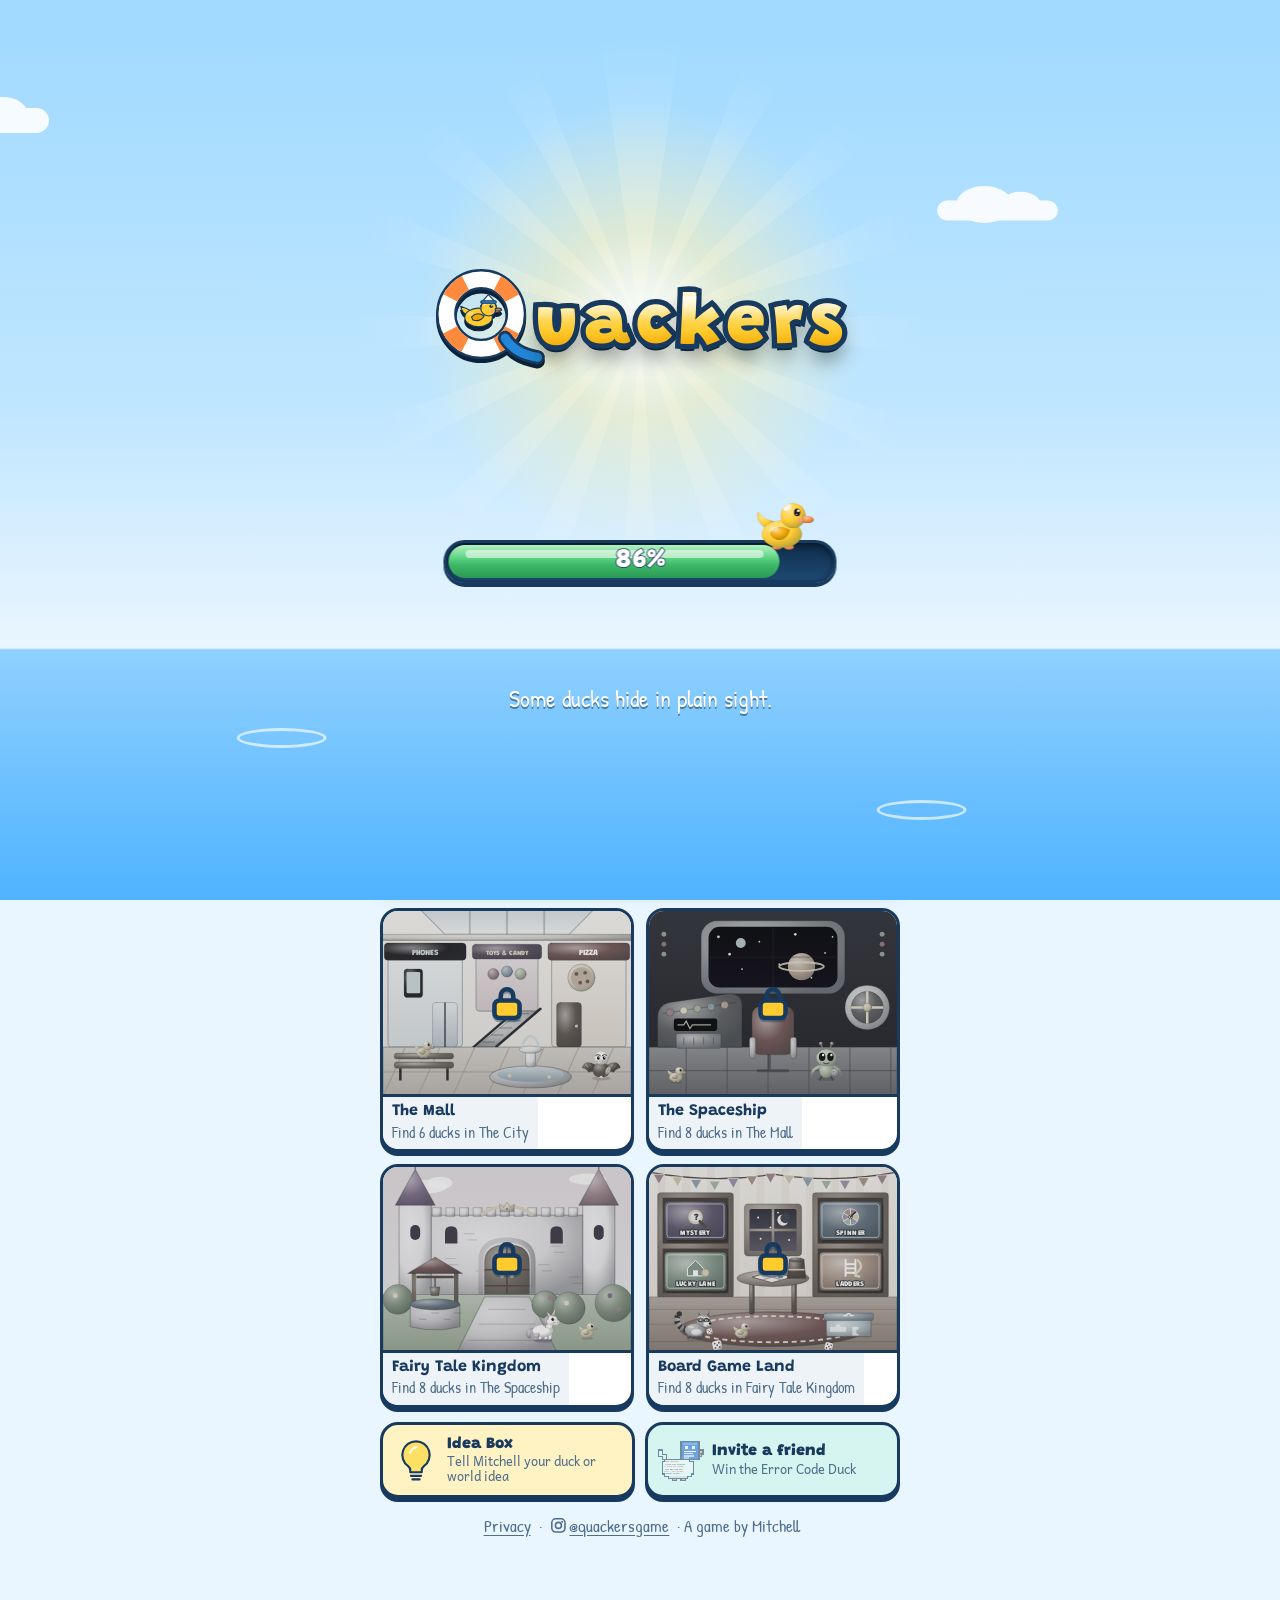
==== commit bb83f743: "Add the new look: loading splash, world unlocked, world complete and new world reveal Glossy bouncy " ====
--- a/index.html
+++ b/index.html
@@ -633,6 +633,167 @@
 .monwig{animation:monwig .7s ease-in-out infinite alternate;transform-box:fill-box;transform-origin:50% 100%}
 @keyframes monwig{from{transform:rotate(-6deg) translateY(0)}to{transform:rotate(6deg) translateY(-4px)}}
 @media (prefers-reduced-motion:reduce){.monpill,.monwig{animation:none}}
+
+/* ---------- Motion: loading splash, world unlocked, world complete, new world reveal ---------- */
+/* Glossy chunky letters: an ink outline layer, a gradient fill and a shine, stacked per letter so each can bounce */
+.fxg{display:inline-flex;flex-wrap:nowrap;font-family:var(--display);font-weight:900;line-height:1;white-space:nowrap}
+.fxg .ch{position:relative;display:inline-block;margin-inline:.045em;--g:linear-gradient(180deg,#FFF8D6 0%,#FFE27A 26%,#FFCB2F 54%,#F0A500 82%,#D98500 100%)}
+.fxg .ch>i{font-style:normal;display:block}
+.fxg .o{position:absolute;inset:0;color:var(--ink);-webkit-text-stroke:.15em var(--ink);text-shadow:0 .1em 0 #0b2238,0 .2em .28em rgba(0,0,0,.45)}
+.fxg .f{position:relative;background:var(--g);-webkit-background-clip:text;background-clip:text;color:transparent}
+.fxg .s{position:absolute;inset:0;background:linear-gradient(180deg,rgba(255,255,255,.95) 0%,rgba(255,255,255,.15) 34%,rgba(255,255,255,0) 40%);-webkit-background-clip:text;background-clip:text;color:transparent;clip-path:inset(6% 12% 50% 8%)}
+.fxg .sp{width:.3em}
+
+.fxw{position:absolute;inset:0;container-type:size;overflow:hidden;color:#fff;--u:min(1cqw,.56cqh)}
+.fxw svg{display:block;overflow:visible;width:100%;height:auto}
+.fxcol{position:absolute;inset:0;display:flex;flex-direction:column;align-items:center;justify-content:center;gap:calc(var(--u)*3);padding:calc(var(--u)*5) calc(var(--u)*5) max(calc(var(--u)*5),env(safe-area-inset-bottom,0px))}
+.fxrays{position:absolute;left:50%;top:50%;width:calc(var(--u)*170);height:calc(var(--u)*170);translate:-50% -50%;pointer-events:none;background:repeating-conic-gradient(from 0deg,rgba(255,255,255,.22) 0 7deg,rgba(255,255,255,0) 7deg 20deg);-webkit-mask:radial-gradient(circle,#000 0 12%,transparent 48%);mask:radial-gradient(circle,#000 0 12%,transparent 48%);animation:fx-spin 28s linear infinite}
+@keyframes fx-spin{to{rotate:360deg}}
+.fxw canvas{position:absolute;inset:0;width:100%;height:100%;pointer-events:none;z-index:9}
+.fxpanel{position:relative;width:min(100%,calc(var(--u)*92));border:3px solid var(--ink);border-radius:22px;background:linear-gradient(180deg,#4FB3FF 0%,#2387D9 55%,#1A6FBA 100%);box-shadow:inset 0 3px 0 rgba(255,255,255,.4),inset 0 -5px 0 rgba(0,0,0,.18),0 6px 0 var(--ink);padding:calc(var(--u)*3.5) calc(var(--u)*4) calc(var(--u)*4.5);color:#fff;text-align:center}
+.fxpanel h3{margin:0 0 calc(var(--u)*2.4);font-family:var(--display);font-weight:900;font-size:calc(var(--u)*5.6);line-height:1.1;-webkit-text-stroke:1.4px var(--ink);paint-order:stroke fill;text-shadow:0 2px 0 var(--ink);text-wrap:balance}
+.fxpanel p{margin:0 0 calc(var(--u)*2.6);font-weight:700;font-size:calc(var(--u)*4.2);line-height:1.25;text-shadow:0 1px 0 var(--ink)}
+.fxbtns{display:flex;flex-wrap:wrap;justify-content:center;gap:calc(var(--u)*2.6);margin-top:calc(var(--u)*4)}
+.fxgo{font-family:var(--display);font-weight:900;font-size:clamp(15px,calc(var(--u)*5.4),21px);color:#fff;border:3px solid var(--ink);border-radius:18px;padding:.5em 1.1em;cursor:pointer;background:linear-gradient(180deg,#8BE39E 0%,#3FB86A 48%,#2A9A53 100%);box-shadow:inset 0 3px 0 rgba(255,255,255,.45),inset 0 -4px 0 rgba(0,0,0,.15),0 5px 0 var(--ink);-webkit-text-stroke:1.6px var(--ink);paint-order:stroke fill;text-shadow:0 2px 0 var(--ink);line-height:1.15}
+.fxgo.ghost{background:linear-gradient(180deg,#fff 0%,#DCEBF7 100%);color:var(--ink);-webkit-text-stroke:0;text-shadow:none;font-size:clamp(13px,calc(var(--u)*4.6),18px)}
+.fxgo:active{transform:translateY(3px);box-shadow:inset 0 3px 0 rgba(255,255,255,.45),0 2px 0 var(--ink)}
+.fxgo:focus-visible{outline:3px solid #fff;outline-offset:3px}
+.fxbar{position:relative;height:calc(var(--u)*9.4);border:3px solid var(--ink);border-radius:999px;background:linear-gradient(180deg,#1b3d78,#2a4f96);box-shadow:inset 0 3px 6px rgba(0,0,0,.4),0 0 0 2.5px #FFD45C}
+.fxbar .fill{position:absolute;left:2px;top:2px;bottom:2px;width:calc((100% - 4px) * var(--p,1));border-radius:999px;background:linear-gradient(180deg,#B5F2C2 0%,#5BD382 40%,#3FB86A 60%,#2A9A53 100%)}
+.fxbar .fill::after{content:"";position:absolute;left:5%;right:5%;top:14%;height:26%;border-radius:999px;background:rgba(255,255,255,.55)}
+.fxbar .n{position:absolute;inset:0;display:grid;place-items:center;font-family:var(--display);font-weight:900;font-size:calc(var(--u)*5.2);-webkit-text-stroke:1.5px var(--ink);paint-order:stroke fill;font-variant-numeric:tabular-nums}
+@keyframes fx-pop{0%{transform:translateY(60%) scale(.2);opacity:0}55%{transform:translateY(-14%) scale(1.18,.9);opacity:1}75%{transform:translateY(4%) scale(.94,1.06)}100%{transform:none}}
+@keyframes fx-rise{from{opacity:0;translate:0 30%}}
+@keyframes fx-panel{from{translate:0 120%}}
+@keyframes fx-float{50%{translate:0 -3%}}
+@keyframes fx-breathe{50%{scale:1.06}}
+@keyframes fx-bump{40%{scale:1.45}}
+@keyframes fx-twinkle{0%,100%{scale:.4;opacity:.3}50%{scale:1.4;opacity:1}}
+
+/* ---- Loading splash ---- */
+.fxsplash{position:fixed;inset:0;z-index:300;background:linear-gradient(180deg,#9FD9FF 0%,#BFE6FF 45%,#EAF6FF 72%,#8FD0FF 72.2%,#4FB3FF 100%);transition:opacity .45s ease,scale .45s ease;cursor:pointer}
+.fxsplash.out{opacity:0;scale:1.08;pointer-events:none}
+.fxsplash .fxrays{top:36%;background:repeating-conic-gradient(from 0deg,rgba(255,255,255,.3) 0 8deg,rgba(255,255,255,0) 8deg 22deg)}
+.fxsplash .halo{position:absolute;left:50%;top:36%;width:calc(var(--u)*120);height:calc(var(--u)*120);translate:-50% -50%;background:radial-gradient(circle,rgba(255,255,255,.95) 0%,rgba(255,240,180,.55) 22%,rgba(255,255,255,0) 52%)}
+.fxsplash .cloud{position:absolute;background:#fff;border-radius:999px;opacity:.9;width:calc(var(--u)*30);height:calc(var(--u)*5)}
+.fxsplash .cloud::before,.fxsplash .cloud::after{content:"";position:absolute;background:#fff;border-radius:50%}
+.fxsplash .cloud::before{width:46%;height:180%;left:16%;top:-70%}.fxsplash .cloud::after{width:34%;height:140%;left:52%;top:-45%}
+.fxsplash .c1{top:12%;left:-8%;animation:fx-drift 26s linear infinite}
+.fxsplash .c2{top:22%;left:72%;scale:.8;animation:fx-drift 34s linear infinite -12s}
+@keyframes fx-drift{to{translate:140cqw 0}}
+.fxsplash .fxlogo{position:absolute;left:0;right:0;top:36%;translate:0 -60%;display:flex;justify-content:center;align-items:flex-end;font-size:calc(var(--u)*14)}
+.fxsplash .q{width:1.62em;height:1.43em;margin-right:-.2em;margin-bottom:-.06em;filter:drop-shadow(0 .07em 0 #0b2238)}
+.fxsplash .shine{position:absolute;inset:-10% 10%;pointer-events:none;background:linear-gradient(105deg,transparent 40%,rgba(255,255,255,.85) 48%,transparent 56%);mix-blend-mode:soft-light;translate:-120% 0;animation:fx-shine 1.1s ease-in-out 1.3s both}
+@keyframes fx-shine{to{translate:120% 0}}
+.fxsplash .q{animation:fx-qdrop 1s var(--squish) both}
+@keyframes fx-qdrop{0%{transform:translateY(-140%) rotate(-30deg) scale(.6);opacity:0}45%{transform:translateY(8%) rotate(8deg) scale(1.08,.86);opacity:1}62%{transform:translateY(-6%) rotate(-3deg) scale(.95,1.08)}80%{transform:translateY(0) scale(1.02,.98)}100%{transform:none}}
+.fxsplash .fxlogo .ch{animation:fx-pop .7s var(--squish) both;animation-delay:calc(.5s + var(--i)*.07s)}
+.fxsplash .load{position:absolute;left:50%;top:60%;width:min(78cqw,calc(var(--u)*78));translate:-50% 0;animation:fx-rise .5s var(--squish) .8s both}
+.fxsplash .fxbar{height:calc(var(--u)*8.5);box-shadow:inset 0 3px 6px rgba(0,0,0,.45),0 4px 0 var(--ink);background:linear-gradient(180deg,#0f2d4a,#1d4a73)}
+.fxsplash .walk{position:absolute;bottom:65%;left:calc(var(--p,0) * 100%);width:calc(var(--u)*14);translate:-50% 0}
+.fxsplash.walking .walk svg{animation:fx-waddle .32s ease-in-out infinite alternate;transform-origin:50% 90%}
+@keyframes fx-waddle{from{rotate:-9deg;translate:0 0}to{rotate:9deg;translate:0 -6%}}
+.fxsplash.hop .walk svg{animation:fx-hop .55s var(--squish)}
+@keyframes fx-hop{0%{scale:1.1 .85}40%{translate:0 -70%;scale:.9 1.1;rotate:-8deg}75%{translate:0 0;scale:1.12 .86}100%{scale:1}}
+.fxsplash .tip{position:absolute;left:8%;right:8%;top:76%;margin:0;text-align:center;font-family:var(--note);font-size:clamp(17px,calc(var(--u)*5.2),24px);line-height:1.2;color:#fff;text-shadow:0 2px 0 rgba(23,58,94,.55);animation:fx-rise .5s ease-out 1s both}
+.fxsplash .ripple{position:absolute;border:3px solid rgba(255,255,255,.65);border-radius:50%;width:calc(var(--u)*18);height:calc(var(--u)*4);translate:-50% -50%;animation:fx-ripple 3.2s ease-out infinite}
+@keyframes fx-ripple{from{scale:.3;opacity:1}to{scale:2.2;opacity:0}}
+
+/* ---- Shared overlay inside a world (the old #done card becomes a full scene) ---- */
+.done.fx{padding:0;background:none;display:block}
+.done.fx svg{width:100%;height:auto}
+.fxdim{position:absolute;inset:0;background:radial-gradient(90% 60% at 50% 35%,rgba(91,61,150,.88) 0%,rgba(45,31,90,.92) 55%,rgba(13,10,35,.95) 100%)}
+
+/* ---- World unlocked ---- */
+.fxnext .heads{display:grid;place-items:center;text-align:center;font-size:calc(var(--u)*8.4)}
+.fxnext .heads>*{grid-area:1/1}
+.fxnext .heads small{display:block;font-family:var(--note);font-size:calc(var(--u)*5);color:#FFE9A8;margin-top:calc(var(--u)*1.5)}
+.fxnext .opened{font-size:calc(var(--u)*7);opacity:0}
+.fxnext .hero{position:relative;width:calc(var(--u)*42);height:calc(var(--u)*38);display:grid;place-items:center}
+.fxnext .ring{position:absolute;left:50%;top:50%;width:calc(var(--u)*58);height:calc(var(--u)*58);translate:-50% -50%;border-radius:50%;border:4px solid rgba(255,224,102,.9);box-shadow:0 0 30px rgba(255,224,102,.6),inset 0 0 30px rgba(255,224,102,.35);opacity:0;animation:fx-ring .9s ease-out .25s both}
+@keyframes fx-ring{0%{scale:.2;opacity:1}100%{scale:1.4;opacity:0}}
+.fxnext .found{width:100%;animation:fx-found .7s var(--squish) .2s both}
+@keyframes fx-found{0%{scale:0;rotate:-25deg}60%{scale:1.15 .9;rotate:6deg}100%{scale:1;rotate:0deg}}
+.fxnext .heads .lbl .ch{animation:fx-pop .6s var(--squish) both;animation-delay:calc(.35s + var(--i)*.04s)}
+.fxnext .heads small{animation:fx-rise .5s ease-out .8s both}
+.fxnext .fxpanel{animation:fx-panel .6s var(--squish) .15s both}
+.fxnext .track{position:relative;margin-right:calc(var(--u)*11)}
+.fxnext .fxbar .fill{transition:width .7s var(--squish)}
+.fxnext .n.bump{animation:fx-bump .4s var(--squish)}
+.fxnext .fxbadge{position:absolute;right:calc(var(--u)*-13);top:50%;width:calc(var(--u)*20);height:calc(var(--u)*20);translate:0 -50%;border-radius:50%;border:3px solid var(--ink);background:radial-gradient(circle at 35% 30%,#fff 0%,#FFE9A8 35%,#E8C25A 100%);box-shadow:0 4px 0 var(--ink);display:grid;place-items:center}
+.fxnext .fxbadge>svg{width:84%}
+.fxnext .fxbadge.locked>svg{filter:grayscale(1) brightness(.75)}
+.fxnext .lock{position:absolute;right:-6%;bottom:-8%;width:44%}
+.fxnext.shake .fxbadge{animation:fx-shake .45s ease-in-out}
+@keyframes fx-shake{20%{rotate:-10deg}40%{rotate:9deg}60%{rotate:-6deg}80%{rotate:4deg}}
+.fxnext.unlocked .fxbadge{animation:fx-badge .8s var(--squish)}
+@keyframes fx-badge{0%{scale:1}30%{scale:1.35;rotate:-12deg}60%{scale:.95;rotate:6deg}100%{scale:1;rotate:0deg}}
+.fxnext .fxbtns{transition:opacity .35s,translate .45s var(--squish)}
+.fxnext:not(.unlocked) .fxbtns{opacity:0;translate:0 20%;pointer-events:none}
+.fxnext.unlocked .lbl,.fxnext.unlocked .heads small{opacity:0;transition:opacity .25s}
+.fxnext.unlocked .opened{opacity:1}
+.fxnext.unlocked .opened .ch{animation:fx-pop .6s var(--squish) both;animation-delay:calc(var(--i)*.03s)}
+.fxnext.unlocked .found{opacity:0;transition:opacity .2s}
+
+/* ---- World complete ---- */
+.fxdone .fxdim{background:radial-gradient(80% 50% at 50% 40%,rgba(31,111,194,.95) 0%,rgba(18,62,116,.96) 35%,rgba(7,22,41,.97) 75%)}
+.fxdone .word{font-size:calc(var(--u)*9.2);rotate:-4deg}
+.fxdone .word .ch{animation:fx-slam .55s cubic-bezier(.2,1.6,.4,1) both;animation-delay:calc(.25s + var(--i)*.06s)}
+@keyframes fx-slam{0%{transform:scale(3) translateY(-30%);opacity:0;filter:blur(4px)}60%{transform:scale(.86);opacity:1;filter:blur(0)}100%{transform:none}}
+.fxdone .hero{position:relative;width:calc(var(--u)*46);flex:none}
+.fxdone .glow{position:absolute;left:50%;top:50%;width:calc(var(--u)*95);height:calc(var(--u)*95);translate:-50% -50%;border-radius:50%;background:radial-gradient(circle,rgba(120,200,255,.75) 0%,rgba(35,135,217,.35) 40%,rgba(35,135,217,0) 70%);animation:fx-glow 1s ease-out .3s both}
+@keyframes fx-glow{0%{scale:.2;opacity:0}60%{scale:1.15;opacity:1}100%{scale:1}}
+.fxdone .hero .fxrays{background:repeating-conic-gradient(from 0deg,rgba(143,208,255,.2) 0 7deg,rgba(143,208,255,0) 7deg 20deg)}
+.fxdone .fxjump{position:relative;z-index:3;animation:fx-flip 1.7s cubic-bezier(.45,0,.3,1) .5s both}
+@keyframes fx-flip{0%{transform:translateY(-150%) scale(.6);opacity:0}18%{transform:translateY(0) scale(1.18,.78);opacity:1}26%{transform:translateY(4%) scale(1.25,.72)}34%{transform:translateY(-75%) scale(.9,1.12) rotate(-140deg)}44%{transform:translateY(-95%) scale(1) rotate(-260deg)}58%{transform:translateY(-10%) rotate(-360deg)}64%{transform:translateY(0) scale(1.2,.8) rotate(-360deg)}74%{transform:translateY(-6%) scale(.95,1.06) rotate(-360deg)}84%,100%{transform:translateY(0) scale(1) rotate(-360deg)}}
+.fxdone .pad{position:absolute;left:8%;right:8%;top:76%;z-index:2;animation:fx-pad 1.7s cubic-bezier(.45,0,.3,1) .5s both}
+@keyframes fx-pad{0%,22%{transform:none}30%{transform:translateY(30%) rotate(12deg)}42%{transform:translateY(-60%) rotate(-200deg) scale(.9)}56%{transform:translateY(-10%) rotate(-340deg)}62%{transform:translateY(4%) rotate(-360deg)}72%,100%{transform:rotate(-360deg)}}
+.fxdone .shad{position:absolute;left:22%;right:22%;top:102%;height:calc(var(--u)*6);border-radius:50%;background:radial-gradient(closest-side,rgba(0,0,0,.45),rgba(0,0,0,0));animation:fx-shad 1.7s cubic-bezier(.45,0,.3,1) .5s both}
+@keyframes fx-shad{0%{scale:.3;opacity:0}18%{scale:1.1;opacity:1}44%{scale:.5;opacity:.4}62%{scale:1.15;opacity:1}100%{scale:1}}
+.fxdone.idle .fxjump{animation:fx-float 2.4s ease-in-out infinite}
+.fxdone .tw{position:absolute;width:calc(var(--u)*3);height:calc(var(--u)*3);border-radius:50%;background:radial-gradient(circle,#fff 0 18%,rgba(255,220,140,.9) 30%,rgba(255,200,100,0) 70%);animation:fx-twinkle 1.8s ease-in-out infinite}
+.fxdone .fxpanel{animation:fx-panel .6s var(--squish) 1.9s both}
+.fxpips{display:grid;grid-template-columns:repeat(var(--cols,6),1fr);gap:calc(var(--u)*1.4);margin:0 calc(var(--u)*1)}
+.fxpips .pip{aspect-ratio:1;border-radius:50%;border:2.5px solid var(--ink);background:#1b3d78;box-shadow:inset 0 2px 4px rgba(0,0,0,.35);display:grid;place-items:center;overflow:hidden}
+.fxpips .pip svg{width:118%;translate:4% 6%}
+.fxdone .pip svg{animation:fx-pipin .45s var(--squish) both;animation-delay:calc(2.3s + var(--i)*.08s)}
+@keyframes fx-pipin{0%{scale:0;rotate:-40deg}100%{scale:1}}
+.fxdone .fxbtns{animation:fx-rise .5s var(--squish) 3.2s both}
+
+/* ---- New world reveal ---- */
+.fxreveal{position:absolute;inset:0;z-index:7;cursor:pointer}
+.fxreveal .bg{position:absolute;inset:0;background:radial-gradient(85% 55% at 50% 38%,#2E7BD0 0%,#173A5E 50%,#081524 100%)}
+.fxreveal .board{position:absolute;inset:-20%;background:repeating-conic-gradient(rgba(255,255,255,.07) 0 25%,rgba(0,0,0,0) 0 50%) 0 0/calc(var(--u)*16) calc(var(--u)*16);transform:perspective(500px) rotateX(55deg) translateY(30%);transform-origin:50% 100%;opacity:.7}
+.fxreveal .fxw{clip-path:circle(150% at 50% 42%);animation:fx-irisin .9s cubic-bezier(.7,0,.3,1) both}
+@keyframes fx-irisin{from{clip-path:circle(0% at 50% 42%)}}
+.fxreveal.closing .fxw{animation:fx-irisout .6s cubic-bezier(.7,0,.3,1) both}
+@keyframes fx-irisout{to{clip-path:circle(0% at 50% 42%)}}
+.fxreveal .ribbon{position:relative;z-index:3;font-family:var(--display);font-weight:900;font-size:calc(var(--u)*5);color:var(--ink);background:linear-gradient(180deg,#FFF3C4,#FFD45C);border:3px solid var(--ink);border-radius:999px;padding:.25em .9em;box-shadow:0 4px 0 var(--ink);white-space:nowrap;animation:fx-drop .6s var(--squish) 2.2s both}
+@keyframes fx-drop{0%{transform:translateY(-200%) rotate(-12deg);opacity:0}100%{transform:none}}
+.fxreveal .tilebox{position:relative;width:calc(var(--u)*62);aspect-ratio:4/3;perspective:800px;flex:none}
+.fxreveal .tilebox .fxrays{background:repeating-conic-gradient(from 0deg,rgba(255,212,92,.24) 0 8deg,rgba(255,212,92,0) 8deg 20deg);animation-direction:reverse}
+.fxreveal .tile{position:relative;width:100%;height:100%;transform-style:preserve-3d;animation:fx-spinin 1.6s cubic-bezier(.2,.75,.25,1.15) .5s both}
+@keyframes fx-spinin{0%{transform:translateY(-120%) rotateY(0deg) rotateZ(-30deg) scale(.3)}55%{transform:translateY(4%) rotateY(-560deg) rotateZ(4deg) scale(1.08)}75%{transform:translateY(-3%) rotateY(-705deg) scale(.97)}100%{transform:rotateY(-720deg)}}
+.fxreveal .face{position:absolute;inset:0;border:4px solid var(--ink);border-radius:24px;backface-visibility:hidden;-webkit-backface-visibility:hidden;box-shadow:0 8px 0 var(--ink);overflow:hidden}
+.fxreveal .front svg{width:100%;height:100%}
+.fxreveal .front::after{content:"";position:absolute;inset:0;background:radial-gradient(circle at 30% 22%,rgba(255,255,255,.45),rgba(255,255,255,0) 50%),linear-gradient(180deg,rgba(0,0,0,0) 55%,rgba(0,0,0,.3))}
+.fxreveal .back{transform:rotateY(180deg);background:radial-gradient(circle at 35% 30%,#4FB3FF,#1A6FBA);display:grid;place-items:center;font-family:var(--display);font-weight:900;font-size:calc(var(--u)*28);color:#FFD45C;-webkit-text-stroke:3px var(--ink);paint-order:stroke fill;text-shadow:0 6px 0 var(--ink)}
+.fxreveal .helper{position:absolute;left:50%;bottom:-18%;width:52%;translate:-50% 0;z-index:4;animation:fx-popout .9s var(--squish) 1.9s both}
+@keyframes fx-popout{0%{transform:translateY(40%) scale(.2);opacity:0}50%{transform:translateY(-18%) scale(1.1,.92);opacity:1}70%{transform:translateY(3%) scale(.96,1.05)}100%{transform:none}}
+.fxreveal.idle .helper{animation:fx-float 2.6s ease-in-out infinite}
+.fxreveal .name{display:flex;flex-direction:column;align-items:center;gap:calc(var(--u)*1);margin-top:calc(var(--u)*5);font-size:calc(var(--u)*8.6);text-align:center}
+.fxreveal .name small{font-family:var(--note);font-size:calc(var(--u)*5);color:#FFE9A8;animation:fx-rise .5s ease-out 3.2s both}
+.fxreveal .name .ch{animation:fx-pop .6s var(--squish) both;animation-delay:calc(2.4s + var(--i)*.05s)}
+.fxreveal .fxgo{animation:fx-rise .5s var(--squish) 3.4s both}
+.fxreveal.idle .fxgo{animation:fx-breathe 1.6s ease-in-out infinite}
+.fxreveal .toss{position:absolute;width:calc(var(--u)*12);z-index:6;animation:fx-toss 1.3s cubic-bezier(.3,.6,.4,1) both;animation-delay:var(--d)}
+@keyframes fx-toss{0%{transform:translate(var(--fx),var(--fy)) rotate(0deg) scale(.4);opacity:0}20%{opacity:1}70%{transform:translate(0,-12%) rotate(var(--r)) scale(1.05)}85%{transform:translate(0,4%) rotate(var(--r)) scale(.97,1.03)}100%{transform:rotate(var(--r))}}
+
+/* Skip: a tap jumps every animation to its finished look */
+.fxw.skip *,.fxw.skip *::before,.fxw.skip *::after,.fxsplash.skip *{animation-delay:0s!important;animation-duration:.001ms!important;animation-iteration-count:1!important}
+@media (prefers-reduced-motion:reduce){
+  .fxw *,.fxw *::before,.fxw *::after,.fxreveal .fxw{animation-duration:.001ms!important;animation-delay:0s!important;animation-iteration-count:1!important;transition:none!important}
+}
 
 </style>
 </head>
@@ -1362,6 +1523,162 @@
 /* A game box on the shelf. It's a door: tap it to jump into that game. */
 const gameBox=(x,y,c,label,icon)=>`<g transform="translate(${x} ${y})"><rect x="3" y="4" width="100" height="62" rx="6" fill="#4a2a16" opacity=".5"/><rect width="100" height="62" rx="6" fill="${G(c)}" ${O}/><rect x="4" y="4" width="92" height="54" rx="4" fill="none" stroke="#fff" stroke-width="1.6" opacity=".55"/>
   <g transform="translate(50 25)">${icon}</g><text x="50" y="54" text-anchor="middle" font-family="Grandstander,sans-serif" font-weight="900" font-size="11.5" letter-spacing=".6" fill="#fff" stroke="${INK}" stroke-width="2.6" paint-order="stroke">${label}</text></g>`;
+
+/* ---------- Motion: loading splash, world unlocked, world complete, new world reveal ----------
+   Everything is drawn from the game's own art. A tap skips ahead; reduce-motion phones get the finished look. */
+const FX_GRADS={
+  gold:null,
+  rainbow:["#FFE27A,#FFCB2F,#F0A500","#FFC2DD,#FF6FA6,#E0457F","#B5F2C2,#3FB86A,#2A9A53","#BEE4FF,#4FB3FF,#2387D9","#FFD3A8,#FF9F43,#E07A1C","#E2D8FF,#A98BFF,#7E5BE0"],
+  pink:["#FFE0EE,#FF9EC7,#FF6FA6,#D63E78"]
+};
+const fxEsc=s=>String(s).replace(/[&<>"]/g,c=>({"&":"&amp;","<":"&lt;",">":"&gt;",'"':"&quot;"}[c]));
+/* Glossy chunky word: three stacked layers per letter so each can bounce on its own */
+function fxWord(text,g,cls=""){ const set=FX_GRADS[g]; let k=0;
+  const inner=[...text].map((c,i)=>{ if(c===" ") return `<span class="ch sp" style="--i:${i}">&nbsp;</span>`;
+    const st=set?`--g:linear-gradient(180deg,${set[k++%set.length].split(",").map((h,j,a)=>`${h} ${Math.round(j/(a.length-1)*100)}%`).join(",")});`:"";
+    const e=fxEsc(c); return `<span class="ch" style="--i:${i};${st}"><i class="o" aria-hidden="true">${e}</i><i class="f">${e}</i><i class="s" aria-hidden="true">${e}</i></span>`; }).join("");
+  return `<span class="fxg ${cls}" role="text" aria-label="${fxEsc(text)}">${inner}</span>`; }
+const fxWait=ms=>new Promise(r=>setTimeout(r,reduce?0:ms));
+function fxTween(ms,fn,ease=t=>t){ return new Promise(res=>{ if(reduce){fn(1);return res();} const t0=performance.now();
+  const step=now=>{ const t=Math.min(1,(now-t0)/ms); fn(ease(t)); t<1?requestAnimationFrame(step):res(); }; requestAnimationFrame(step); }); }
+const fxDuckArt=d=>d.art?d.art():toyDuck(d.c,d.acc);
+const fxLily=()=>`<path d="M0 -14 C26 -14 44 -6 44 2 C44 12 22 16 0 16 C-22 16 -44 12 -44 2 C-44 -6 -26 -14 -8 -14 L0 2 Z" fill="${G("#3fb86a")}" ${O2}/><path d="M-30 0 Q-10 6 14 2 M-6 6 Q2 10 20 8" stroke="#2a9a53" stroke-width="2" fill="none" stroke-linecap="round"/><ellipse cx="-18" cy="-6" rx="10" ry="2.6" fill="#fff" opacity=".35"/><g transform="translate(28 -6)"><circle r="5" fill="${G("#ff9ec7")}" ${O2}/><circle r="2" fill="#ffe066"/></g>`;
+const fxLock=()=>`<svg viewBox="-14 -18 28 32" aria-hidden="true"><path d="M-7 -4 V-9 A7 7 0 0 1 7 -9 V-4" fill="none" stroke="${INK}" stroke-width="5"/><path d="M-7 -4 V-9 A7 7 0 0 1 7 -9 V-4" fill="none" stroke="#c9d6e3" stroke-width="2.6"/><rect x="-11" y="-5" width="22" height="17" rx="4" fill="${G("#ffd45c")}" stroke="${INK}" stroke-width="2.4"/><circle cy="2" r="2.6" fill="${INK}"/></svg>`;
+
+/* Confetti: ribbons and paper squares that flutter as they fall */
+const FX_COLORS=["#FFCB2F","#FF6FA6","#3FB86A","#8FD0FF","#FF9F43","#A98BFF","#ffffff"];
+function fxConfetti(cv,bursts){
+  if(reduce||!cv||!cv.isConnected) return;
+  const r=cv.getBoundingClientRect(), dpr=Math.min(2,devicePixelRatio||1); cv.width=r.width*dpr; cv.height=r.height*dpr;
+  const ctx=cv.getContext("2d"); if(!ctx) return; ctx.setTransform(dpr,0,0,dpr,0,0); const W=r.width,H=r.height, P=[];
+  for(const b of bursts) for(let i=0;i<b.n;i++){ const a=b.angle+(Math.random()-.5)*b.spread, v=b.speed*(.55+Math.random()*.6);
+    P.push({x:b.x*W,y:b.y*H,vx:Math.cos(a)*v,vy:Math.sin(a)*v,rot:Math.random()*6,vr:(Math.random()-.5)*.4,w:4+Math.random()*5,h:7+Math.random()*7,c:FX_COLORS[(Math.random()*FX_COLORS.length)|0],ph:Math.random()*6,curl:Math.random()<.3,life:0,delay:b.delay||0}); }
+  let last=performance.now();
+  (function frame(now){ if(!cv.isConnected) return; const dt=Math.min(32,now-last)/16.7; last=now; ctx.clearRect(0,0,W,H); let alive=0;
+    for(const p of P){ if(p.delay>0){p.delay-=dt*16.7;alive++;continue;} p.life+=dt; p.vy+=.18*dt; p.vx*=.985; p.vy*=.985; p.x+=p.vx*dt+Math.sin(p.ph+p.life*.12)*.6; p.y+=p.vy*dt; p.rot+=p.vr*dt;
+      if(p.y<H+20){ alive++; ctx.save(); ctx.translate(p.x,p.y); ctx.rotate(p.rot); const sq=Math.abs(Math.cos(p.ph+p.life*.2)); ctx.fillStyle=p.c;
+        if(p.curl){ ctx.strokeStyle=p.c; ctx.lineWidth=3; ctx.lineCap="round"; ctx.beginPath(); ctx.arc(0,0,p.h*.6,0,Math.PI*.9); ctx.stroke(); }
+        else ctx.fillRect(-p.w/2,-p.h/2*sq,p.w,p.h*sq+.5); ctx.restore(); } }
+    if(alive) requestAnimationFrame(frame); else ctx.clearRect(0,0,W,H); })(last);
+}
+const fxPuff=(cv,x,y)=>fxConfetti(cv,[{x,y,n:46,angle:-Math.PI/2,spread:Math.PI*1.9,speed:6.5}]);
+/* The #done layer turns into a full-screen scene; popCard puts it back to a plain card */
+let fxTok=0;
+function fxScene(html){ const el=$("done"); fxTok++; el.classList.add("fx"); el.innerHTML=html; flush(); el.hidden=false; const t=fxTok; return ()=>fxTok===t&&!el.hidden; }
+function fxClose(){ const el=$("done"); fxTok++; el.hidden=true; el.classList.remove("fx"); el.innerHTML=""; }
+const fxFocus=id=>{ const b=$(id); if(b) b.focus({preventScroll:true}); };
+
+/* ---------- A. Loading splash: once each time the game opens ---------- */
+const FX_TIPS=["Some ducks hide in plain sight.","Find two thirds of a world's ducks to open the next one.","Tap anything that looks a little ducky.","Helpers trade a secret duck for the things you collect."];
+async function fxSplash(){
+  const el=document.createElement("div"); el.className="fxsplash"; el.setAttribute("role","img"); el.setAttribute("aria-label","Quackers is loading");
+  const tip=FX_TIPS[(Math.random()*FX_TIPS.length)|0];
+  el.innerHTML=`<section class="fxw"><div class="cloud c1"></div><div class="cloud c2"></div><div class="fxrays"></div><div class="halo"></div>
+    <div class="fxlogo"><svg class="q" viewBox="16 20 190 168" aria-hidden="true">${QMARK}</svg>${fxWord("uackers")}<span class="shine"></span></div>
+    <div class="load"><div class="fxbar"><div class="fill"></div><span class="n">0%</span></div><div class="walk">${sv("-44 -54 88 86",toyDuck(YEL))}</div></div>
+    <span class="ripple" style="left:22%;top:82%"></span><span class="ripple" style="left:72%;top:90%;animation-delay:-1.4s"></span>
+    <p class="tip">${tip}</p></section>`;
+  flush(); el.style.setProperty("--p",0); document.body.appendChild(el);
+  let gone=false; const n=el.querySelector(".n");
+  const out=()=>{ if(gone) return; gone=true; el.classList.add("out"); setTimeout(()=>el.remove(),reduce?0:480); };
+  el.addEventListener("click",()=>{ el.classList.add("skip"); out(); });
+  setTimeout(out,8000); /* never stays up, even if fonts never load */
+  const fonts=document.fonts&&document.fonts.ready?document.fonts.ready.catch(()=>{}):Promise.resolve();
+  if(reduce){ el.style.setProperty("--p",1); n.textContent="100%"; await Promise.race([fonts,fxWait(900)]); await new Promise(r=>setTimeout(r,700)); return out(); }
+  await fxWait(1150); if(gone) return; el.classList.add("walking");
+  const legs=[[0,.45,500],[.45,.55,250],[.55,.9,450],[.9,1,300]];
+  for(const [a,b,ms] of legs){ if(b===1) await Promise.race([fonts,fxWait(1500)]);
+    await fxTween(ms,t=>{ const p=a+(b-a)*t; el.style.setProperty("--p",p); n.textContent=Math.round(p*100)+"%"; },t=>1-Math.pow(1-t,2)); if(gone) return; }
+  el.classList.remove("walking"); el.classList.add("hop"); await fxWait(600); out();
+}
+
+/* ---------- B. World unlocked: the duck that opens the next world flies into the Up next bar ---------- */
+function fxUnlock(w,next,d,f){
+  const need=needFor(w), left=wTotal(w)-f;
+  const badge=next.helper?sv("-48 -54 96 90",next.helper.art(false)):sv("-44 -54 88 86",toyDuck(YEL));
+  const live=fxScene(`<section class="fxw fxnext" aria-live="polite"><div class="fxdim"></div><div class="fxcol">
+    <div class="heads"><div class="lbl">${fxWord("Duck found!")}<small>${fxEsc(d.name)}, ${f} of ${wTotal(w)}</small></div><div class="opened">${fxWord("World unlocked!","pink")}</div></div>
+    <div class="hero"><div class="ring"></div><div class="found">${sv("-50 -60 100 92",fxDuckArt(d)+spark(-38,-34,1.1,"#fff6c9")+spark(40,-46,.8,"#fff6c9")+spark(-42,18,.7,"#fff6c9"))}</div></div>
+    <div class="fxpanel"><h3>Up next: ${fxEsc(next.name)}</h3>
+      <div class="track"><div class="fxbar" style="--p:${(need-1)/need}"><div class="fill"></div><span class="n">${need-1} / ${need}</span></div><div class="fxbadge locked">${badge}<span class="lock">${fxLock()}</span></div></div>
+      <p style="margin:calc(var(--u)*3) 0 0">${left===1?"The last duck is":`The last ${left} ducks are`} still hiding here.</p>
+      <div class="fxbtns"><button class="fxgo" type="button" id="openNext">Go to ${fxEsc(next.name)}</button><button class="fxgo ghost" type="button" id="openStay">Keep looking here</button></div></div>
+  </div><canvas></canvas></section>`);
+  const st=$("done").querySelector(".fxnext"), bar=st.querySelector(".fxbar"), n=st.querySelector(".n"), found=st.querySelector(".found"), bdg=st.querySelector(".fxbadge"), lock=st.querySelector(".lock");
+  $("openNext").addEventListener("click",()=>{ fxClose(); enterWorld(next.id); }); $("openStay").addEventListener("click",fxClose);
+  let ended=false;
+  const fill=()=>{ bar.style.setProperty("--p",1); n.textContent=`${need} / ${need}`; };
+  const finish=(quiet)=>{ if(ended||!live()) return; ended=true; fill(); bdg.classList.remove("locked"); st.classList.remove("shake"); st.classList.add("unlocked");
+    if(lock.animate&&!reduce&&!quiet){ const u=bdg.getBoundingClientRect().width; lock.animate([{transform:"none"},{transform:`translate(${u*.5}px,${-u*.8}px) rotate(40deg)`,offset:.35},{transform:`translate(${u*1.1}px,${u*1.6}px) rotate(160deg)`,opacity:0}],{duration:900,easing:"cubic-bezier(.3,.1,.6,1)",fill:"forwards"}); }
+    else lock.style.opacity="0";
+    const sr=st.getBoundingClientRect(), br=bdg.getBoundingClientRect(); fxPuff(st.querySelector("canvas"),(br.left-sr.left+br.width/2)/sr.width,(br.top-sr.top+br.height/2)/sr.height);
+    fxFocus("openNext"); };
+  st.addEventListener("click",e=>{ if(!ended&&!e.target.closest("button")){ st.classList.add("skip"); found.getAnimations&&found.getAnimations().forEach(a=>a.finish()); finish(true); } });
+  (async()=>{
+    await fxWait(1400); if(ended||!live()) return;
+    const sr=st.getBoundingClientRect(), fr=found.getBoundingClientRect(), br=bdg.getBoundingClientRect();
+    const dx=(br.left+br.width/2)-(fr.left+fr.width/2), dy=(br.top+br.height/2)-(fr.top+fr.height/2);
+    if(found.animate&&!reduce){ const a=found.animate([{transform:"translate(0,0) scale(1) rotate(0deg)"},{transform:`translate(${dx*.25}px,${dy*.05-sr.height*.08}px) scale(.85) rotate(-20deg)`,offset:.35},{transform:`translate(${dx}px,${dy}px) scale(.22) rotate(25deg)`,opacity:.9}],{duration:700,easing:"cubic-bezier(.5,0,.75,.6)",fill:"forwards"}); await a.finished.catch(()=>{}); }
+    if(ended||!live()) return; found.style.opacity="0"; fill(); n.classList.remove("bump"); void n.offsetWidth; n.classList.add("bump");
+    await fxWait(600); if(ended||!live()) return; st.classList.add("shake");
+    await fxWait(480); finish();
+  })();
+}
+
+/* ---------- C. World complete ---------- */
+function fxComplete(w,next,wasOpen){
+  const last=!next, ducks=wDucks(w), cols=ducks.length>12?7:Math.min(6,ducks.length);
+  const msg=last?`You found all ${allDucks()} ducks in every world! Mitchell is dreaming up more.`:`Every duck here is in your Duck Log.${wasOpen?"":` ${next.name} is open!`}`;
+  const tw=[[12,30,0],[84,26,-.6],[20,56,-1.1],[78,52,-.3],[60,18,-1.4]].map(([x,y,dl])=>`<span class="tw" style="left:${x}%;top:${y}%;animation-delay:${dl}s"></span>`).join("");
+  const live=fxScene(`<section class="fxw fxdone" aria-live="polite"><div class="fxdim"></div>${tw}<div class="fxcol">
+    <div class="word">${fxWord("QUACKTASTIC!","rainbow")}</div>
+    <div class="hero"><div class="glow"></div><div class="fxrays"></div><div class="shad"></div><div class="pad">${sv("-46 -18 92 36",fxLily())}</div><div class="fxjump">${sv("-46 -58 92 90",toyDuck(YEL,"crown"))}</div></div>
+    <div class="fxpanel"><h3>${fxEsc(w.name)} complete!</h3><p>${fxEsc(msg)}</p>
+      <div class="fxpips" style="--cols:${cols}">${ducks.map((d,i)=>`<span class="pip" style="--i:${i}">${sv("-46 -58 92 90",fxDuckArt(d))}</span>`).join("")}</div>
+      <div class="fxbtns">${last?`<button class="fxgo" type="button" id="doneHome">Back to worlds</button>`:`<button class="fxgo" type="button" id="doneNext">Go to ${fxEsc(next.name)}</button>`}<button class="fxgo ghost" type="button" id="doneStay">Keep exploring</button></div></div>
+  </div><canvas></canvas></section>`);
+  const st=$("done").querySelector(".fxdone");
+  if(last) $("doneHome").addEventListener("click",()=>{ fxClose(); goHome(); }); else $("doneNext").addEventListener("click",()=>{ fxClose(); enterWorld(next.id); });
+  $("doneStay").addEventListener("click",fxClose);
+  st.addEventListener("click",e=>{ if(!e.target.closest("button")) st.classList.add("skip","idle"); });
+  (async()=>{
+    await fxWait(1100); if(!live()) return;
+    fxConfetti(st.querySelector("canvas"),[{x:-.02,y:.62,n:70,angle:-Math.PI/3,spread:.7,speed:13},{x:1.02,y:.62,n:70,angle:-Math.PI*2/3,spread:.7,speed:13},{x:.5,y:-.05,n:50,angle:Math.PI/2,spread:1.4,speed:3,delay:600}]);
+    await fxWait(2200); if(!live()) return; st.classList.add("idle"); fxFocus(last?"doneHome":"doneNext");
+  })();
+}
+
+/* ---------- D. New world reveal: the first time a world is ever opened ---------- */
+const FX_SEEN="quackers-seen-v1";
+function fxSeen(){ try{ return new Set(JSON.parse(localStorage.getItem(FX_SEEN)||"[]")); }catch(e){ return new Set(); } }
+function fxMarkSeen(id){ const s=fxSeen(); s.add(id); try{ localStorage.setItem(FX_SEEN,JSON.stringify([...s])); }catch(e){} }
+/* Show it only for a world nobody has played yet, so worlds you already know don't replay it */
+const fxNewWorld=w=>!fxSeen().has(w.id)&&wFound(w)===0;
+function fxReveal(w,after){
+  fxMarkSeen(w.id);
+  const h=w.helper, pal=["#FFE27A","#FF9EC7","#8FD0FF","#B5F2C2","#FFD3A8"];
+  const tossArt=h&&ICONS[h.icon]?ICONS[h.icon](1):spark(0,0,1.4,"#ffe066");
+  const toss=[[8,24,-40,-30,200,1.9],[78,46,40,-20,-160,2.05],[12,54,-30,20,120,2.2]].map(([x,y,fx,fy,r,dl])=>
+    `<div class="toss" style="left:${x}%;top:${y}%;--fx:${fx}cqw;--fy:${fy}cqw;--r:${r}deg;--d:${dl}s">${sv("-14 -14 28 28",tossArt)}</div>`).join("");
+  const live=fxScene(`<div class="fxreveal"><section class="fxw" aria-live="polite"><div class="bg"></div>${w.id==="gameland"?`<div class="board"></div>`:""}${toss}<div class="fxcol">
+    <div class="ribbon">New world · World ${w.n}</div>
+    <div class="tilebox"><div class="fxrays"></div><div class="tile"><div class="face front">${sv("0 0 400 300",thumbOf(w),'preserveAspectRatio="xMidYMid slice"')}</div><div class="face back">?</div></div>
+      <div class="helper">${h?sv("-48 -54 96 90",h.art(false)):sv("-44 -54 88 86",toyDuck(YEL))}</div></div>
+    <div class="name">${fxWord(w.name)}<small>${h?`Your helper is the ${fxEsc(h.name)}!`:"Ducks are hiding everywhere!"}</small></div>
+    <button class="fxgo" type="button" id="revealGo">Let's go!</button>
+  </div><canvas></canvas></section></div>`);
+  const rv=$("done").querySelector(".fxreveal"), st=rv.querySelector(".fxw");
+  let closed=false, idle=false;
+  const close=()=>{ if(closed) return; closed=true; rv.classList.add("closing"); setTimeout(()=>{ if(live()) fxClose(); if(S.screen==="world"&&S.world===w.id&&after) after(); },reduce?0:600); };
+  const toIdle=()=>{ if(idle||!live()) return; idle=true; rv.classList.add("idle"); fxFocus("revealGo"); };
+  $("revealGo").addEventListener("click",e=>{ e.stopPropagation(); close(); });
+  rv.addEventListener("click",()=>{ if(idle) close(); else { st.classList.add("skip"); toIdle(); } });
+  (async()=>{
+    await fxWait(1950); if(!live()||closed) return; if(typeof pop==="function"&&!st.classList.contains("skip")) pop();
+    fxPuff(st.querySelector("canvas"),.5,.42);
+    await fxWait(1800); toIdle();
+  })();
+}
 
 /* ---------- Scene helpers ---------- */
 const tagAt=(x,y,t,c="#ffffff")=>`<text x="${x}" y="${y}" text-anchor="middle" font-family="Grandstander,sans-serif" font-weight="900" font-size="${t.length>12?14:12}" letter-spacing=".5" fill="${c}"${c==="#ffffff"?` stroke="${INK}" stroke-width="3" paint-order="stroke"`:""} ${N}>${t}</text>`;
@@ -2401,7 +2718,7 @@
 }
 let resetT;
 function askReset(){ const b=$("hReset");
-  if(b.dataset.armed){ localStorage.removeItem(KEY); S.found=new Set(); S.flags={}; S.unlocked=1; S.tokens=[]; S.best=0; S.last={}; S.pts=0; S.mg={}; S.own=[]; S.hat=""; S.color=""; S.spark=0; S.buddy=0; doneShown.clear(); save(); goHome(); return; }
+  if(b.dataset.armed){ localStorage.removeItem(KEY); try{ localStorage.removeItem(FX_SEEN); }catch(e){} S.found=new Set(); S.flags={}; S.unlocked=1; S.tokens=[]; S.best=0; S.last={}; S.pts=0; S.mg={}; S.own=[]; S.hat=""; S.color=""; S.spark=0; S.buddy=0; doneShown.clear(); save(); goHome(); return; }
   b.dataset.armed="1"; b.textContent="Tap again to erase all your ducks"; b.classList.add("armed");
   clearTimeout(resetT); resetT=setTimeout(()=>{ if(b.isConnected){ delete b.dataset.armed; b.textContent="Start over"; b.classList.remove("armed"); } },3500);
 }
@@ -2413,8 +2730,8 @@
   stage.querySelectorAll(".layer").forEach(l=>l.remove());
   const start=(S.last[id]&&w.areas[S.last[id]])?S.last[id]:w.start;
   show(start);
-  if(!S.seen.has(id)){ S.seen.add(id); intro(w); }
-  questIntro(w);
+  if(fxNewWorld(w)){ S.seen.add(id); fxReveal(w,()=>{ intro(w); questIntro(w); }); }
+  else { if(!S.seen.has(id)){ S.seen.add(id); intro(w); } questIntro(w); }
   const h=holHere();
   if(holLive(h)&&tokGot(h)===0) setTimeout(()=>{ if(S.world===id&&S.screen==="world") toast(`A ${h.holiday} visitor is in ${w.name}! Find ${tokAll(h)} hidden ${h.items}.`,3400); },2700);
 }
@@ -2632,20 +2949,17 @@
   if(d.tier==="Holiday") msg=`You found the ${d.name}! Happy ${d.holiday}!`;
   else if(every) msg=`Every ${w.name} duck found!`;
   toast(msg,every||d.tier==="Holiday"||w.helper?2800:1900);
-  renderHud(false); bumpBadge(); setTimeout(rerender,430); if(d.tier!=="Holiday"){ checkOpen(w,was); checkDone(); }
-}
-function popCard(html,buttons){ const el=$("done"); el.innerHTML=`<div>${html}<span class="row">${buttons}</span></div>`;
+  renderHud(false); bumpBadge(); setTimeout(rerender,430); if(d.tier!=="Holiday"){ checkOpen(w,was,d); checkDone(); }
+}
+function popCard(html,buttons){ const el=$("done"); el.classList.remove("fx"); el.innerHTML=`<div>${html}<span class="row">${buttons}</span></div>`;
   flush(); el.hidden=false; if(el.animate&&!reduce) el.firstElementChild.animate([{transform:"translateY(24px)",opacity:0},{transform:"none",opacity:1}],{duration:380,easing:"ease-out"});
   const g=el.querySelector(".go"); if(g) g.focus({preventScroll:true}); }
 /* Crossing two thirds opens the next world right away, with a card to go there or keep looking. */
-function checkOpen(w,was){ const next=WORLDS[w.n], need=needFor(w), f=wFound(w);
+function checkOpen(w,was,d){ const next=WORLDS[w.n], need=needFor(w), f=wFound(w);
   if(!next||was>=need||f<need||f>=wTotal(w)) return;
   if(S.unlocked<next.n){ S.unlocked=next.n; save(); }
   setTimeout(()=>{ if(S.screen!=="world"||S.world!==w.id||!$("done").hidden) return; fanfare();
-    popCard(`<svg viewBox="-44 -54 88 86" aria-hidden="true">${shadow()}<g class="bob">${toyDuck(YEL)}</g></svg><span class="big">${next.name} is open!</span>
-      <span>You found ${f} of ${wTotal(w)} ducks here. ${wTotal(w)-f===1?"The last one is":`The last ${wTotal(w)-f} are`} still hiding here.</span>`,
-      `<button class="go" type="button" id="openNext">Go to ${next.name}</button><button class="go ghost" type="button" id="openStay">Keep looking here</button>`);
-    $("openNext").addEventListener("click",()=>enterWorld(next.id)); $("openStay").addEventListener("click",()=>{ $("done").hidden=true; });
+    fxUnlock(w,next,d||{name:"A duck",c:YEL},f);
   },1400); }
 function tapToken(tk){
   const h=holHere(); const id=tk.dataset.token; if(!h||S.tokens.includes(id)) return;
@@ -2658,15 +2972,7 @@
 const doneShown=new Set();
 function checkDone(){ const w=W[S.world]; if(doneShown.has(w.id)||wFound(w)<wTotal(w)) return; doneShown.add(w.id);
   const next=WORLDS[w.n], wasOpen=!next||S.unlocked>=next.n; if(next&&S.unlocked<next.n){ S.unlocked=next.n; save(); }
-  setTimeout(()=>{ if(S.screen!=="world"||S.world!==w.id) return; const el=$("done"); fanfare();
-    const last=!next;
-    el.innerHTML=`<div><svg viewBox="-44 -54 88 86" aria-hidden="true">${shadow()}<g class="bob">${toyDuck(YEL,"crown")}</g></svg><span class="big">World complete!</span>
-      <span>${last?`You found all ${allDucks()} ducks in every world! Mitchell is dreaming up more.`:`Every duck in ${w.name} is in your Duck Log.${wasOpen?"":` ${next.name} is open!`}`}</span>
-      <span class="row">${last?`<button class="go" type="button" id="doneHome">Back to worlds</button>`:`<button class="go" type="button" id="doneNext">Go to ${next.name}</button>`}<button class="go ghost" type="button" id="doneStay">Keep exploring</button></span></div>`;
-    flush(); el.hidden=false; if(el.animate&&!reduce) el.firstElementChild.animate([{transform:"translateY(24px)",opacity:0},{transform:"none",opacity:1}],{duration:380,easing:"ease-out"});
-    if(last) $("doneHome").addEventListener("click",goHome); else $("doneNext").addEventListener("click",()=>enterWorld(next.id));
-    $("doneStay").addEventListener("click",()=>{el.hidden=true;}); el.querySelector(".go").focus({preventScroll:true});
-  },1400);
+  setTimeout(()=>{ if(S.screen!=="world"||S.world!==w.id) return; fanfare(); fxComplete(w,next,wasOpen); },1400);
 }
 function giveHelper(a){
   const w=W[S.world], h=w.helper, hd=helperDuck(w); if(!hd||S.found.has(hd.id)) return;
@@ -3462,7 +3768,7 @@
 show=function(id,dir){ monShow0(id,dir); monPill(); };
 
 
-renderSound(); goHome();
+renderSound(); goHome(); fxSplash();
 setNav(NAV);
 if(PREVIEW){ const pk=document.createElement("div"); pk.id="navPick"; pk.setAttribute("role","group"); pk.setAttribute("aria-label","Arrow style");
   pk.innerHTML=`<b>Arrows</b>${["a","b","c"].map(n=>`<button type="button" data-nav="${n}">${n.toUpperCase()}</button>`).join("")}`;
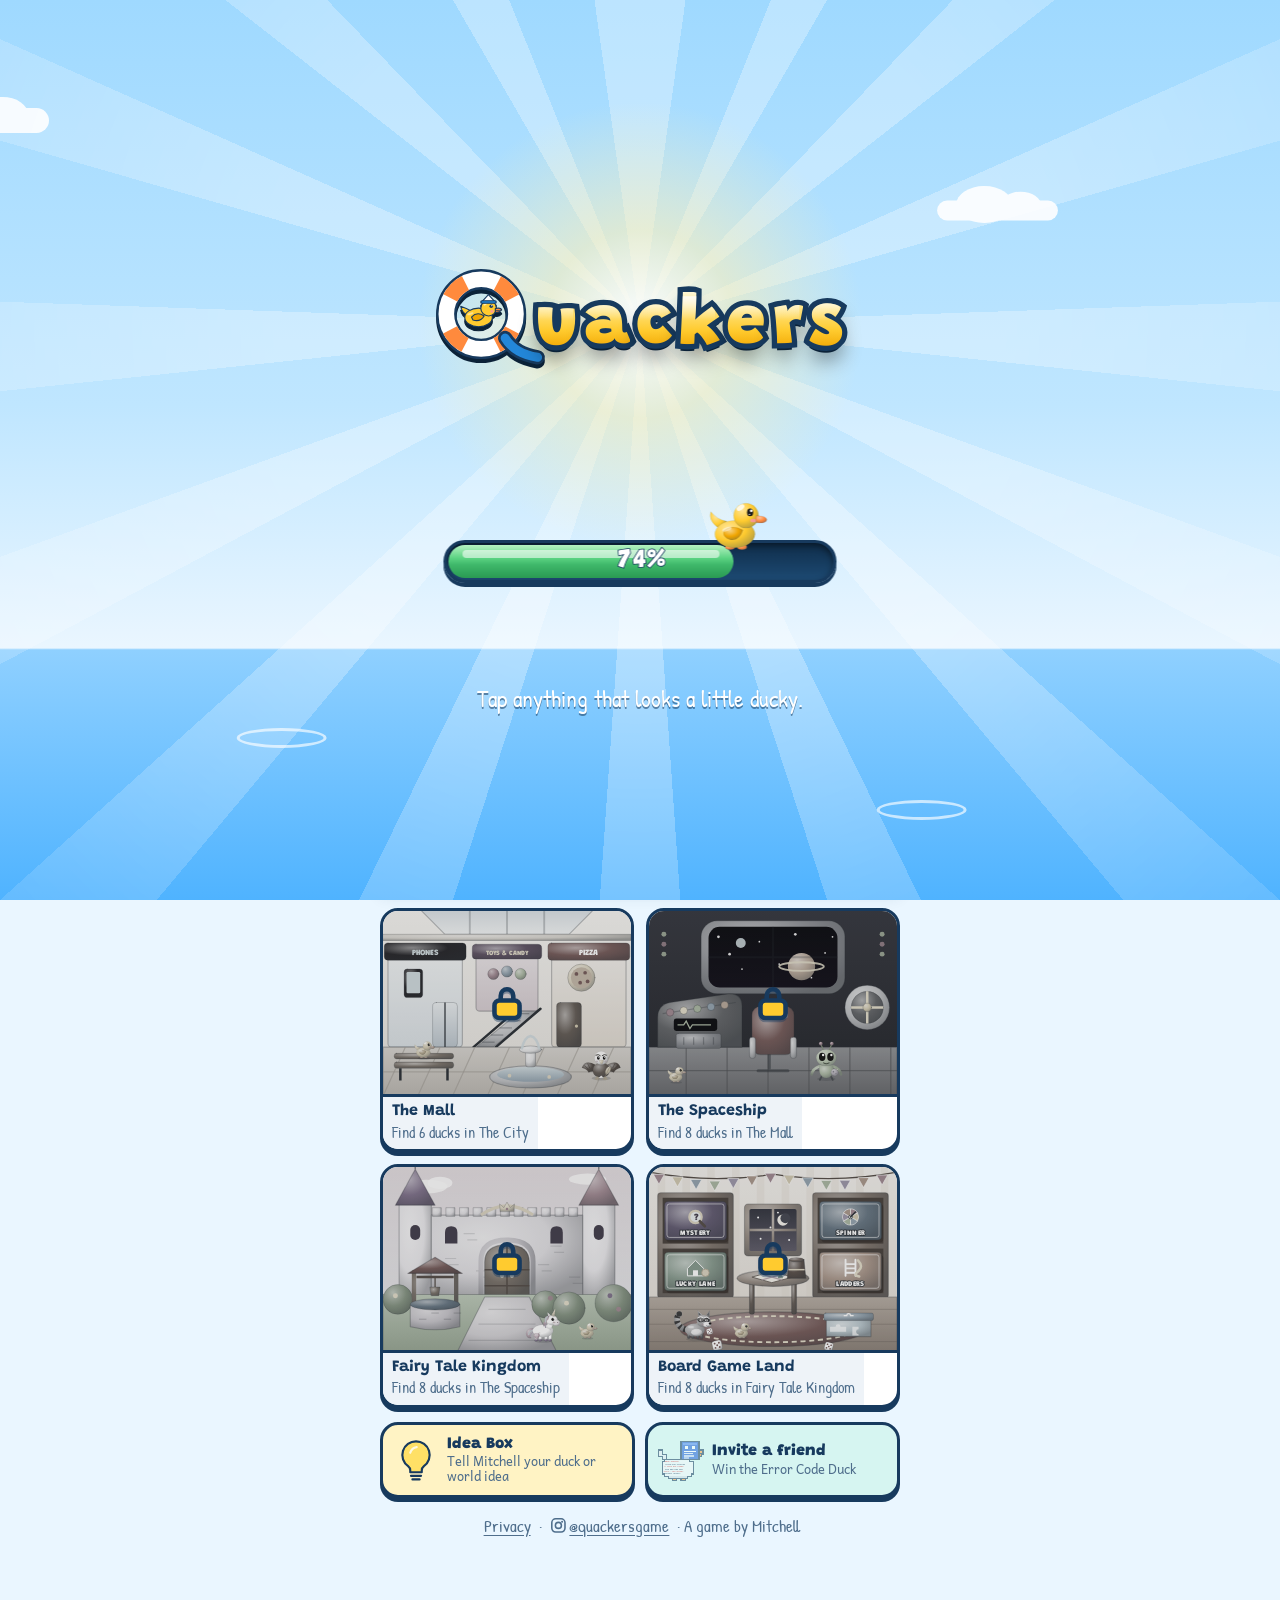
==== commit 0929c12a: "Make the in-between scenes fill the whole screen Co-Authored-By: Claude Opus 5.5 <noreply@anthropic." ====
--- a/index.html
+++ b/index.html
@@ -647,7 +647,7 @@
 .fxw{position:absolute;inset:0;container-type:size;overflow:hidden;color:#fff;--u:min(1cqw,.56cqh)}
 .fxw svg{display:block;overflow:visible;width:100%;height:auto}
 .fxcol{position:absolute;inset:0;display:flex;flex-direction:column;align-items:center;justify-content:center;gap:calc(var(--u)*3);padding:calc(var(--u)*5) calc(var(--u)*5) max(calc(var(--u)*5),env(safe-area-inset-bottom,0px))}
-.fxrays{position:absolute;left:50%;top:50%;width:calc(var(--u)*170);height:calc(var(--u)*170);translate:-50% -50%;pointer-events:none;background:repeating-conic-gradient(from 0deg,rgba(255,255,255,.22) 0 7deg,rgba(255,255,255,0) 7deg 20deg);-webkit-mask:radial-gradient(circle,#000 0 12%,transparent 48%);mask:radial-gradient(circle,#000 0 12%,transparent 48%);animation:fx-spin 28s linear infinite}
+.fxrays{position:absolute;left:50%;top:50%;width:max(calc(var(--u)*170),250cqh,250cqw);height:max(calc(var(--u)*170),250cqh,250cqw);translate:-50% -50%;pointer-events:none;background:repeating-conic-gradient(from 0deg,rgba(255,255,255,.22) 0 7deg,rgba(255,255,255,0) 7deg 20deg);-webkit-mask:radial-gradient(circle,#000 0 16%,rgba(0,0,0,.35) 40%,transparent 62%);mask:radial-gradient(circle,#000 0 16%,rgba(0,0,0,.35) 40%,transparent 62%);animation:fx-spin 28s linear infinite}
 @keyframes fx-spin{to{rotate:360deg}}
 .fxw canvas{position:absolute;inset:0;width:100%;height:100%;pointer-events:none;z-index:9}
 .fxpanel{position:relative;width:min(100%,calc(var(--u)*92));border:3px solid var(--ink);border-radius:22px;background:linear-gradient(180deg,#4FB3FF 0%,#2387D9 55%,#1A6FBA 100%);box-shadow:inset 0 3px 0 rgba(255,255,255,.4),inset 0 -5px 0 rgba(0,0,0,.18),0 6px 0 var(--ink);padding:calc(var(--u)*3.5) calc(var(--u)*4) calc(var(--u)*4.5);color:#fff;text-align:center}
@@ -700,9 +700,9 @@
 @keyframes fx-ripple{from{scale:.3;opacity:1}to{scale:2.2;opacity:0}}
 
 /* ---- Shared overlay inside a world (the old #done card becomes a full scene) ---- */
-.done.fx{padding:0;background:none;display:block}
+.done.fx{position:fixed;inset:0;z-index:150;padding:0;background:none;display:block}
 .done.fx svg{width:100%;height:auto}
-.fxdim{position:absolute;inset:0;background:radial-gradient(90% 60% at 50% 35%,rgba(91,61,150,.88) 0%,rgba(45,31,90,.92) 55%,rgba(13,10,35,.95) 100%)}
+.fxdim{position:absolute;inset:0;background:radial-gradient(circle farthest-corner at 50% 40%,rgba(120,84,190,.96) 0%,rgba(70,45,140,.97) 45%,rgba(34,22,78,.98) 100%)}
 
 /* ---- World unlocked ---- */
 .fxnext .heads{display:grid;place-items:center;text-align:center;font-size:calc(var(--u)*8.4)}
@@ -736,7 +736,7 @@
 .fxnext.unlocked .found{opacity:0;transition:opacity .2s}
 
 /* ---- World complete ---- */
-.fxdone .fxdim{background:radial-gradient(80% 50% at 50% 40%,rgba(31,111,194,.95) 0%,rgba(18,62,116,.96) 35%,rgba(7,22,41,.97) 75%)}
+.fxdone .fxdim{background:radial-gradient(circle farthest-corner at 50% 40%,rgba(52,140,224,.97) 0%,rgba(26,92,170,.98) 45%,rgba(14,52,104,.99) 100%)}
 .fxdone .word{font-size:calc(var(--u)*9.2);rotate:-4deg}
 .fxdone .word .ch{animation:fx-slam .55s cubic-bezier(.2,1.6,.4,1) both;animation-delay:calc(.25s + var(--i)*.06s)}
 @keyframes fx-slam{0%{transform:scale(3) translateY(-30%);opacity:0;filter:blur(4px)}60%{transform:scale(.86);opacity:1;filter:blur(0)}100%{transform:none}}
@@ -762,7 +762,7 @@
 
 /* ---- New world reveal ---- */
 .fxreveal{position:absolute;inset:0;z-index:7;cursor:pointer}
-.fxreveal .bg{position:absolute;inset:0;background:radial-gradient(85% 55% at 50% 38%,#2E7BD0 0%,#173A5E 50%,#081524 100%)}
+.fxreveal .bg{position:absolute;inset:0;background:radial-gradient(circle farthest-corner at 50% 40%,#3A8EE0 0%,#1F5C9C 50%,#123a66 100%)}
 .fxreveal .board{position:absolute;inset:-20%;background:repeating-conic-gradient(rgba(255,255,255,.07) 0 25%,rgba(0,0,0,0) 0 50%) 0 0/calc(var(--u)*16) calc(var(--u)*16);transform:perspective(500px) rotateX(55deg) translateY(30%);transform-origin:50% 100%;opacity:.7}
 .fxreveal .fxw{clip-path:circle(150% at 50% 42%);animation:fx-irisin .9s cubic-bezier(.7,0,.3,1) both}
 @keyframes fx-irisin{from{clip-path:circle(0% at 50% 42%)}}
@@ -1596,7 +1596,7 @@
 function fxUnlock(w,next,d,f){
   const need=needFor(w), left=wTotal(w)-f;
   const badge=next.helper?sv("-48 -54 96 90",next.helper.art(false)):sv("-44 -54 88 86",toyDuck(YEL));
-  const live=fxScene(`<section class="fxw fxnext" aria-live="polite"><div class="fxdim"></div><div class="fxcol">
+  const live=fxScene(`<section class="fxw fxnext" aria-live="polite"><div class="fxdim"></div><div class="fxrays" style="top:38%"></div><div class="fxcol">
     <div class="heads"><div class="lbl">${fxWord("Duck found!")}<small>${fxEsc(d.name)}, ${f} of ${wTotal(w)}</small></div><div class="opened">${fxWord("World unlocked!","pink")}</div></div>
     <div class="hero"><div class="ring"></div><div class="found">${sv("-50 -60 100 92",fxDuckArt(d)+spark(-38,-34,1.1,"#fff6c9")+spark(40,-46,.8,"#fff6c9")+spark(-42,18,.7,"#fff6c9"))}</div></div>
     <div class="fxpanel"><h3>Up next: ${fxEsc(next.name)}</h3>
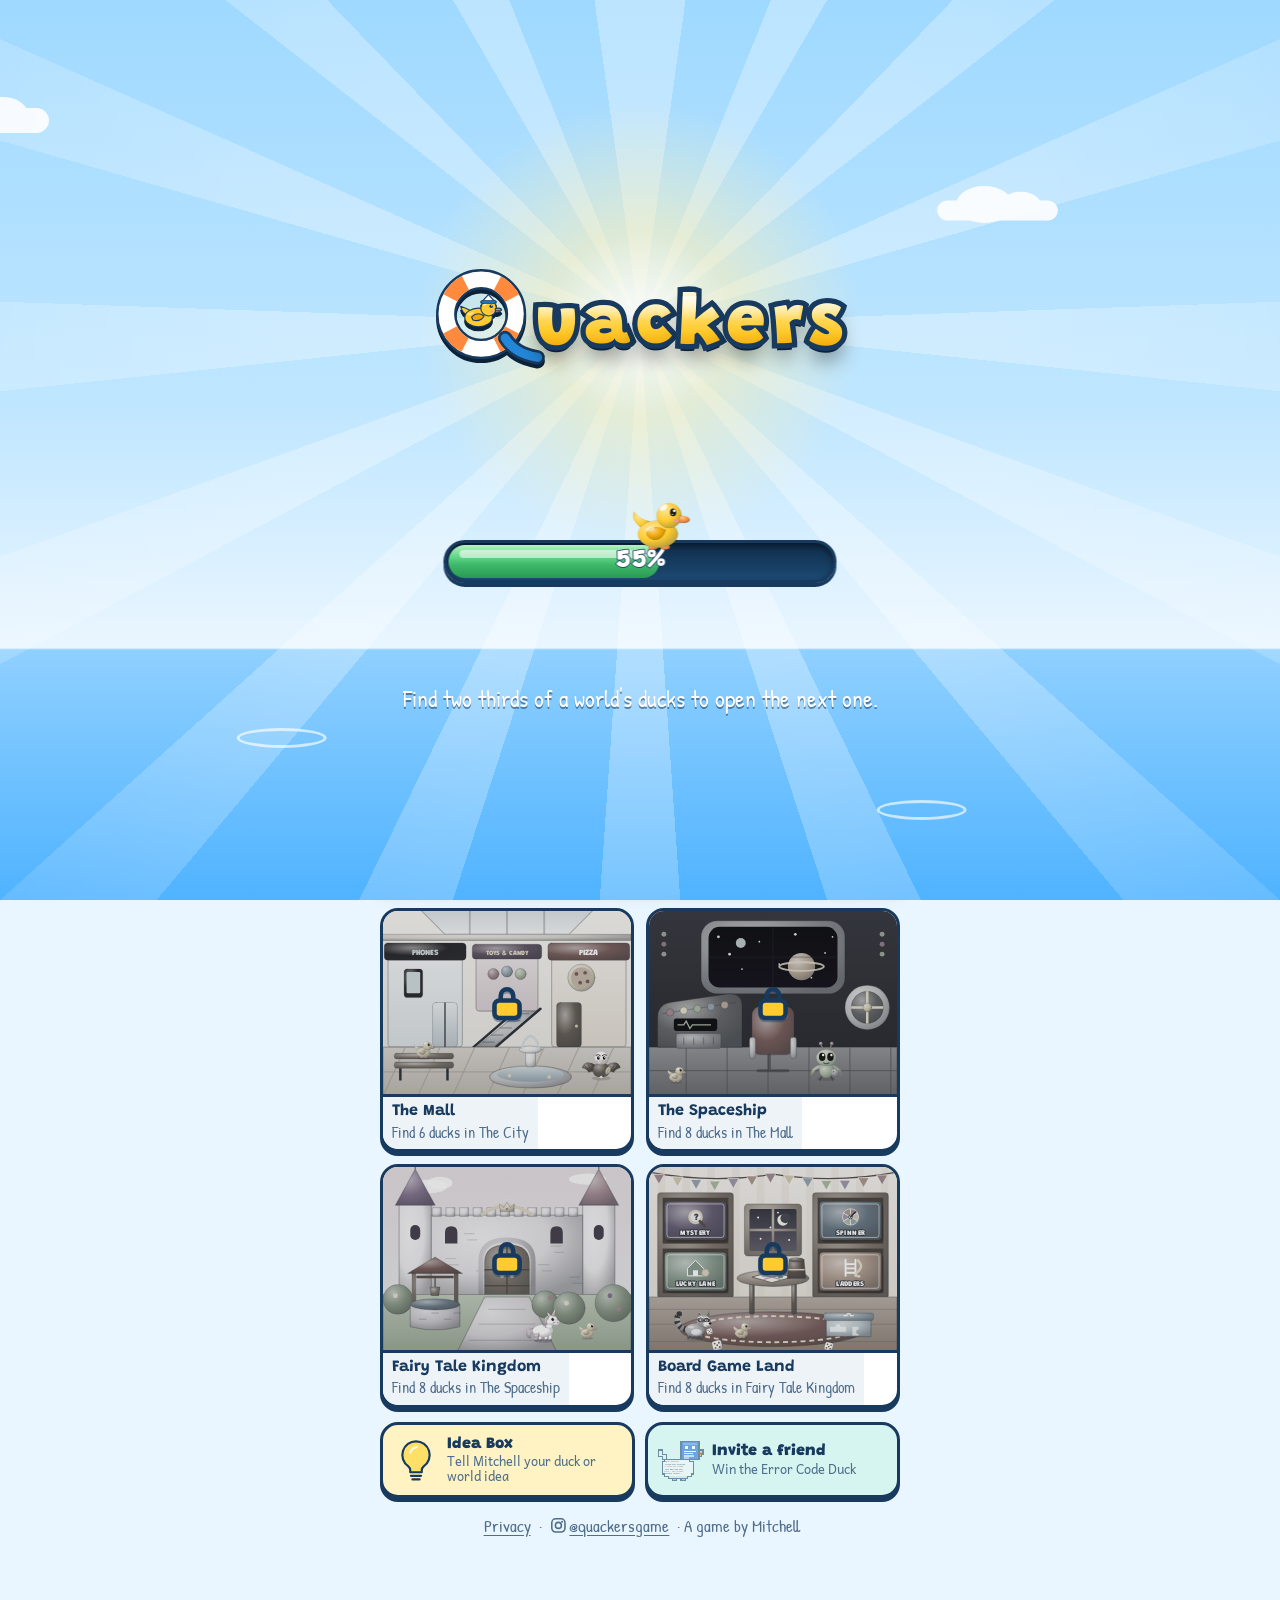
==== commit fd2a7f72: "Fix the new world reveal being squeezed into the old card box, and wrap long names by word Co-Author" ====
--- a/index.html
+++ b/index.html
@@ -636,7 +636,8 @@
 
 /* ---------- Motion: loading splash, world unlocked, world complete, new world reveal ---------- */
 /* Glossy chunky letters: an ink outline layer, a gradient fill and a shine, stacked per letter so each can bounce */
-.fxg{display:inline-flex;flex-wrap:nowrap;font-family:var(--display);font-weight:900;line-height:1;white-space:nowrap}
+.fxg{display:inline-flex;flex-wrap:wrap;justify-content:center;column-gap:.32em;row-gap:.12em;max-width:100%;font-family:var(--display);font-weight:900;line-height:1}
+.fxg .wd{display:inline-flex;flex-wrap:nowrap;white-space:nowrap}
 .fxg .ch{position:relative;display:inline-block;margin-inline:.045em;--g:linear-gradient(180deg,#FFF8D6 0%,#FFE27A 26%,#FFCB2F 54%,#F0A500 82%,#D98500 100%)}
 .fxg .ch>i{font-style:normal;display:block}
 .fxg .o{position:absolute;inset:0;color:var(--ink);-webkit-text-stroke:.15em var(--ink);text-shadow:0 .1em 0 #0b2238,0 .2em .28em rgba(0,0,0,.45)}
@@ -702,6 +703,7 @@
 /* ---- Shared overlay inside a world (the old #done card becomes a full scene) ---- */
 .done.fx{position:fixed;inset:0;z-index:150;padding:0;background:none;display:block}
 .done.fx svg{width:100%;height:auto}
+.done.fx>*{position:absolute;inset:0;max-width:none;margin:0;padding:0;border:0;border-radius:0;box-shadow:none;background:none}
 .fxdim{position:absolute;inset:0;background:radial-gradient(circle farthest-corner at 50% 40%,rgba(120,84,190,.96) 0%,rgba(70,45,140,.97) 45%,rgba(34,22,78,.98) 100%)}
 
 /* ---- World unlocked ---- */
@@ -1533,10 +1535,10 @@
 };
 const fxEsc=s=>String(s).replace(/[&<>"]/g,c=>({"&":"&amp;","<":"&lt;",">":"&gt;",'"':"&quot;"}[c]));
 /* Glossy chunky word: three stacked layers per letter so each can bounce on its own */
-function fxWord(text,g,cls=""){ const set=FX_GRADS[g]; let k=0;
-  const inner=[...text].map((c,i)=>{ if(c===" ") return `<span class="ch sp" style="--i:${i}">&nbsp;</span>`;
-    const st=set?`--g:linear-gradient(180deg,${set[k++%set.length].split(",").map((h,j,a)=>`${h} ${Math.round(j/(a.length-1)*100)}%`).join(",")});`:"";
-    const e=fxEsc(c); return `<span class="ch" style="--i:${i};${st}"><i class="o" aria-hidden="true">${e}</i><i class="f">${e}</i><i class="s" aria-hidden="true">${e}</i></span>`; }).join("");
+function fxWord(text,g,cls=""){ const set=FX_GRADS[g]; let k=0, i=0;
+  const letter=c=>{ const st=set?`--g:linear-gradient(180deg,${set[k++%set.length].split(",").map((h,j,a)=>`${h} ${Math.round(j/(a.length-1)*100)}%`).join(",")});`:"";
+    const e=fxEsc(c); return `<span class="ch" style="--i:${i++};${st}"><i class="o" aria-hidden="true">${e}</i><i class="f">${e}</i><i class="s" aria-hidden="true">${e}</i></span>`; };
+  const inner=String(text).split(" ").filter(Boolean).map(w=>`<span class="wd">${[...w].map(letter).join("")}</span>`).join("");
   return `<span class="fxg ${cls}" role="text" aria-label="${fxEsc(text)}">${inner}</span>`; }
 const fxWait=ms=>new Promise(r=>setTimeout(r,reduce?0:ms));
 function fxTween(ms,fn,ease=t=>t){ return new Promise(res=>{ if(reduce){fn(1);return res();} const t0=performance.now();
@@ -1660,13 +1662,13 @@
   const tossArt=h&&ICONS[h.icon]?ICONS[h.icon](1):spark(0,0,1.4,"#ffe066");
   const toss=[[8,24,-40,-30,200,1.9],[78,46,40,-20,-160,2.05],[12,54,-30,20,120,2.2]].map(([x,y,fx,fy,r,dl])=>
     `<div class="toss" style="left:${x}%;top:${y}%;--fx:${fx}cqw;--fy:${fy}cqw;--r:${r}deg;--d:${dl}s">${sv("-14 -14 28 28",tossArt)}</div>`).join("");
-  const live=fxScene(`<div class="fxreveal"><section class="fxw" aria-live="polite"><div class="bg"></div>${w.id==="gameland"?`<div class="board"></div>`:""}${toss}<div class="fxcol">
+  const live=fxScene(`<section class="fxreveal"><section class="fxw" aria-live="polite"><div class="bg"></div>${w.id==="gameland"?`<div class="board"></div>`:""}${toss}<div class="fxcol">
     <div class="ribbon">New world · World ${w.n}</div>
     <div class="tilebox"><div class="fxrays"></div><div class="tile"><div class="face front">${sv("0 0 400 300",thumbOf(w),'preserveAspectRatio="xMidYMid slice"')}</div><div class="face back">?</div></div>
       <div class="helper">${h?sv("-48 -54 96 90",h.art(false)):sv("-44 -54 88 86",toyDuck(YEL))}</div></div>
-    <div class="name">${fxWord(w.name)}<small>${h?`Your helper is the ${fxEsc(h.name)}!`:"Ducks are hiding everywhere!"}</small></div>
+    <div class="name"${w.name.length>12?` style="font-size:calc(var(--u)*${w.name.length>16?6.4:7.4})"`:""}>${fxWord(w.name)}<small>${h?`Your helper is the ${fxEsc(h.name)}!`:"Ducks are hiding everywhere!"}</small></div>
     <button class="fxgo" type="button" id="revealGo">Let's go!</button>
-  </div><canvas></canvas></section></div>`);
+  </div><canvas></canvas></section></section>`);
   const rv=$("done").querySelector(".fxreveal"), st=rv.querySelector(".fxw");
   let closed=false, idle=false;
   const close=()=>{ if(closed) return; closed=true; rv.classList.add("closing"); setTimeout(()=>{ if(live()) fxClose(); if(S.screen==="world"&&S.world===w.id&&after) after(); },reduce?0:600); };
